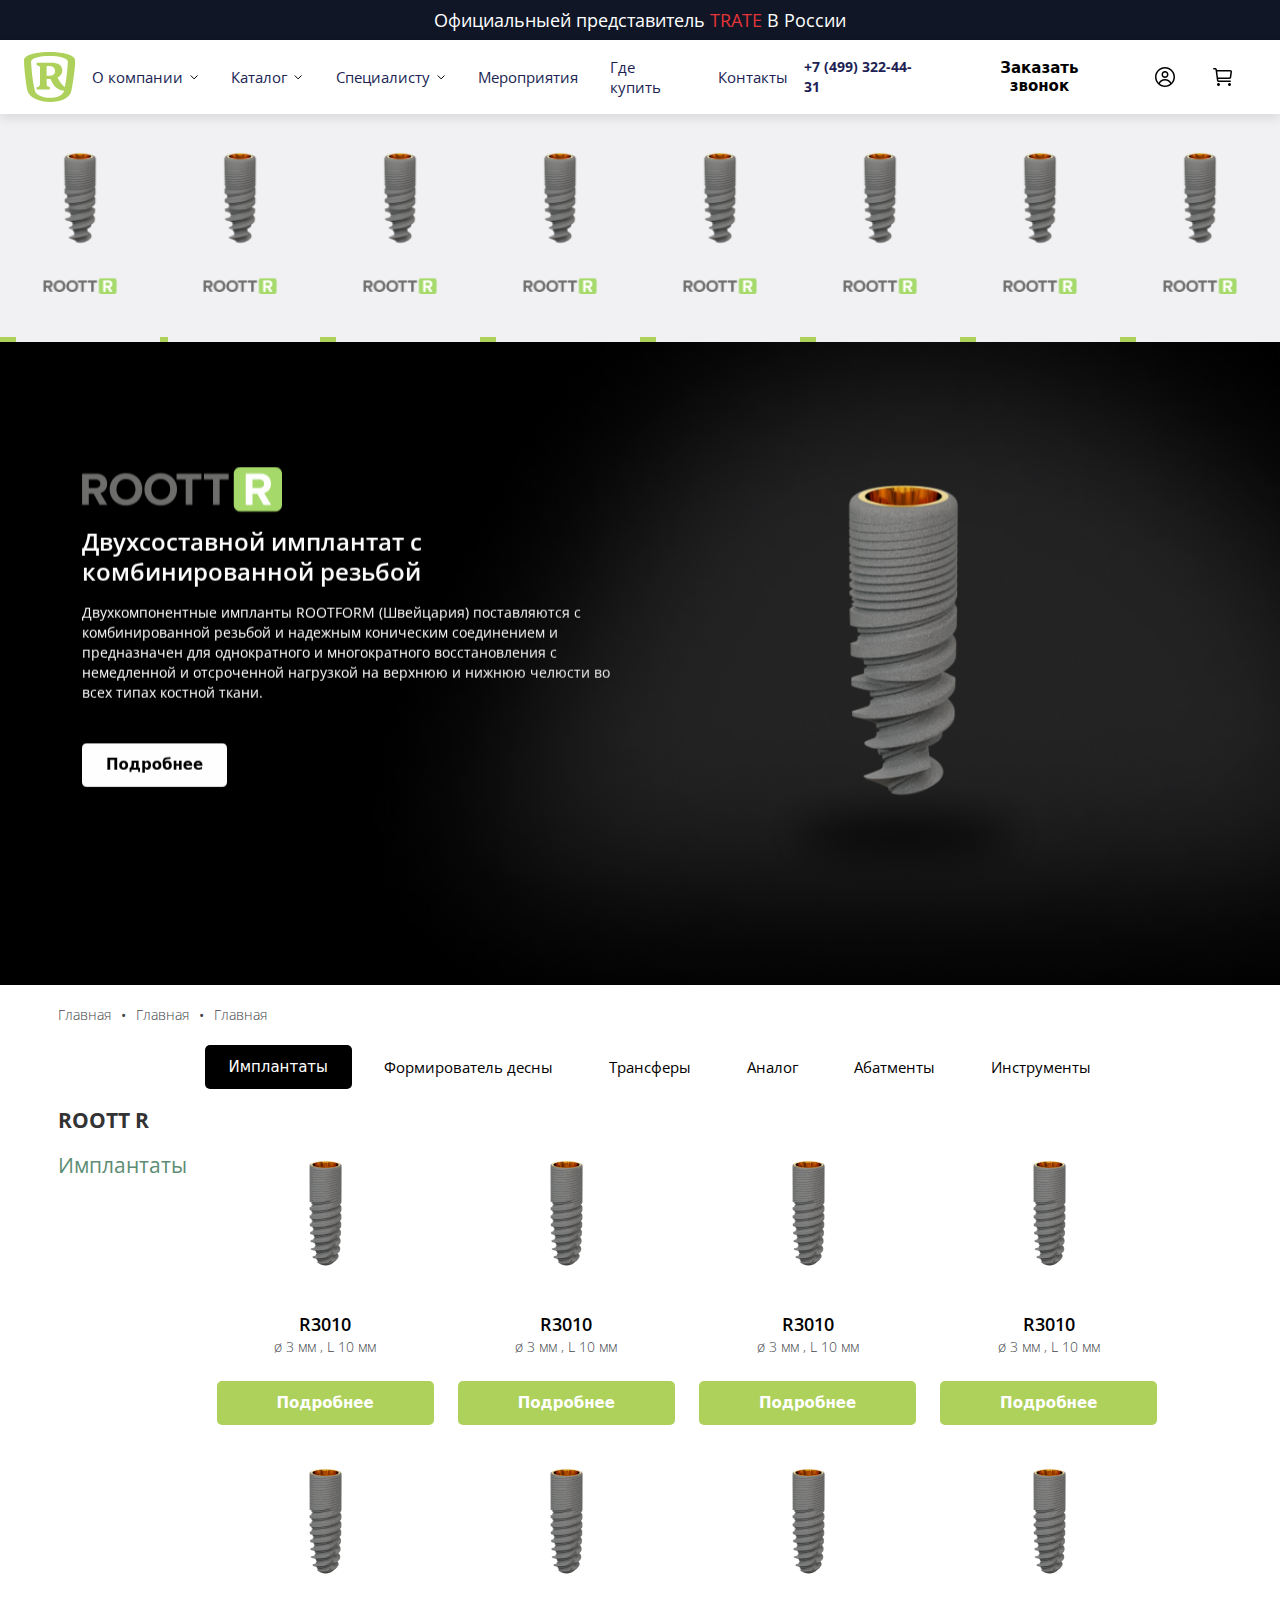
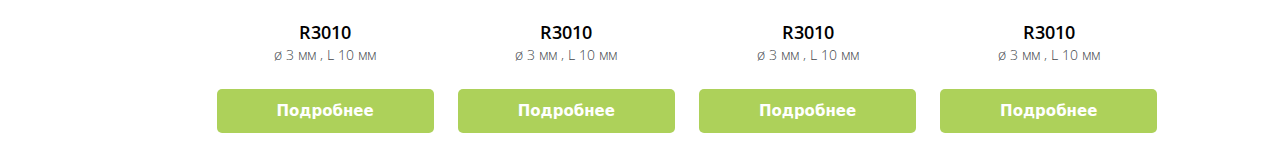
==== index.htm @ aa93aaaf "a" ====
﻿<!DOCTYPE html>
<html data-wf-domain="leons-top-notch-site-072480.webflow.io" data-wf-page="65f70bb2b9086115817c157a" data-wf-site="./main">

<head>
    <meta charset="utf-8">
    <title>Roott</title>
    <meta content="width=device-width, initial-scale=1" name="viewport">
    <meta content="Webflow" name="generator">
    <link href="./main/css/main.css" rel="stylesheet" type="text/css">
    <style>
        @media (min-width:992px) {
            html.w-mod-js:not(.w-mod-ix) [data-w-id="fab8d4db-71a8-a161-a2b3-8e874c840c0b"] {
                -webkit-transform: translate3d(0, 0, 0) scale3d(1, 1, 1) rotateX(0) rotateY(0) rotateZ(0deg) skew(0, 0);
                -moz-transform: translate3d(0, 0, 0) scale3d(1, 1, 1) rotateX(0) rotateY(0) rotateZ(0deg) skew(0, 0);
                -ms-transform: translate3d(0, 0, 0) scale3d(1, 1, 1) rotateX(0) rotateY(0) rotateZ(0deg) skew(0, 0);
                transform: translate3d(0, 0, 0) scale3d(1, 1, 1) rotateX(0) rotateY(0) rotateZ(0deg) skew(0, 0);
            }
            html.w-mod-js:not(.w-mod-ix) [data-w-id="fab8d4db-71a8-a161-a2b3-8e874c840c0d"] {
                height: 0px;
                opacity: 0;
            }
            html.w-mod-js:not(.w-mod-ix) [data-w-id="64ceba7c-3862-27ce-76b8-4dd0ad8f640d"] {
                -webkit-transform: translate3d(0, 0, 0) scale3d(1, 1, 1) rotateX(0) rotateY(0) rotateZ(0deg) skew(0, 0);
                -moz-transform: translate3d(0, 0, 0) scale3d(1, 1, 1) rotateX(0) rotateY(0) rotateZ(0deg) skew(0, 0);
                -ms-transform: translate3d(0, 0, 0) scale3d(1, 1, 1) rotateX(0) rotateY(0) rotateZ(0deg) skew(0, 0);
                transform: translate3d(0, 0, 0) scale3d(1, 1, 1) rotateX(0) rotateY(0) rotateZ(0deg) skew(0, 0);
            }
            html.w-mod-js:not(.w-mod-ix) [data-w-id="64ceba7c-3862-27ce-76b8-4dd0ad8f640f"] {
                height: 0px;
                opacity: 0;
            }
            html.w-mod-js:not(.w-mod-ix) [data-w-id="ace5b97a-94ea-ea31-76d6-87b8d8aff7d1"] {
                -webkit-transform: translate3d(0, 0, 0) scale3d(1, 1, 1) rotateX(0) rotateY(0) rotateZ(0deg) skew(0, 0);
                -moz-transform: translate3d(0, 0, 0) scale3d(1, 1, 1) rotateX(0) rotateY(0) rotateZ(0deg) skew(0, 0);
                -ms-transform: translate3d(0, 0, 0) scale3d(1, 1, 1) rotateX(0) rotateY(0) rotateZ(0deg) skew(0, 0);
                transform: translate3d(0, 0, 0) scale3d(1, 1, 1) rotateX(0) rotateY(0) rotateZ(0deg) skew(0, 0);
            }
            html.w-mod-js:not(.w-mod-ix) [data-w-id="ace5b97a-94ea-ea31-76d6-87b8d8aff7d3"] {
                height: 0px;
                opacity: 0;
            }
        }
    </style>
    <link href="https://fonts.googleapis.com" rel="preconnect">
    <link href="https://fonts.gstatic.com" rel="preconnect" crossorigin="anonymous">
    <script src="ajax/libs/webfont/1.6.26/webfont.js" type="text/javascript"></script>
    <script type="text/javascript">
        WebFont.load({
            google: {
                families: ["Open Sans:300,300italic,400,400italic,600,600italic,700,700italic,800,800italic"]
            }
        });
    </script>
    <script type="text/javascript">
        ! function(o, c) {
            var n = c.documentElement,
                t = " w-mod-";
            n.className += t + "js", ("ontouchstart" in o || o.DocumentTouch && c instanceof DocumentTouch) && (n.className += t + "touch")
        }(window, document);
    </script>
</head>

<body class="body">
    <section class="brix---top-bar-wrapper">
        <div class="brix---top-bar-padding">
            <div class="brix---container-default w-container">
                <div class="text-block-2">Официальныей представитель <span class="text-span-1">TRATE</span> В России</div>
            </div>
            <div data-w-id="f81e6dbd-c770-6527-2b8b-212393345adc" class="brix---top-bar-close-icon"><img src="/main/65f7124e043b7df5eb1ec886_icon-rounded-close-icon.svg" alt="Icon Rounded Closed - BRIX Templates" class="brix---icon-small-hover"></div>
        </div>
    </section>
    <div data-w-id="fab8d4db-71a8-a161-a2b3-8e874c840bf5" data-animation="default" data-collapse="medium" data-duration="400" data-easing="ease" data-easing2="ease" role="banner" class="brix---header-wrapper w-nav">
        <div class="brix---container-default w-container">
            <div class="brix---header-content-wrapper">
                <a href="index.htm" aria-current="page" class="brix---header-logo-link w-nav-brand w--current"><img src="/main/65f716197d0abeb5b1192f1e_Logo.svg" alt="" class="brix---header-logo"></a>
                <div class="brix---header-middle-col">
                    <nav role="navigation" class="brix---header-menu-wrapper w-nav-menu">
                        <ul role="list" class="brix---header-nav-menu-list">
                            <li class="brix---header-nav-list-item-middle">
                                <div data-hover="true" data-delay="0" data-w-id="fab8d4db-71a8-a161-a2b3-8e874c840c07" class="brix---dropdown-wrapper w-dropdown">
                                    <div class="brix---dropdown-toggle w-dropdown-toggle">
                                        <div class="text-block">О компании</div><img src="/main/65f7466f38c4b8a09b3e67af_down-header.svg" alt="" style="-webkit-transform:translate3d(0, 0, 0) scale3d(1, 1, 1) rotateX(0) rotateY(0) rotateZ(0deg) skew(0, 0);-moz-transform:translate3d(0, 0, 0) scale3d(1, 1, 1) rotateX(0) rotateY(0) rotateZ(0deg) skew(0, 0);-ms-transform:translate3d(0, 0, 0) scale3d(1, 1, 1) rotateX(0) rotateY(0) rotateZ(0deg) skew(0, 0);transform:translate3d(0, 0, 0) scale3d(1, 1, 1) rotateX(0) rotateY(0) rotateZ(0deg) skew(0, 0)"
                                            data-w-id="fab8d4db-71a8-a161-a2b3-8e874c840c0b" class="brix---dropdown-chevron"></div>
                                    <nav class="brix---dropdown-column-wrapper w-dropdown-list">
                                        <div data-w-id="fab8d4db-71a8-a161-a2b3-8e874c840c0d" style="display:none;height:0px;opacity:0;-webkit-transform:translate3d(null, 10px, 0) scale3d(1, 1, 1) rotateX(0) rotateY(0) rotateZ(0) skew(0, 0);-moz-transform:translate3d(null, 10px, 0) scale3d(1, 1, 1) rotateX(0) rotateY(0) rotateZ(0) skew(0, 0);-ms-transform:translate3d(null, 10px, 0) scale3d(1, 1, 1) rotateX(0) rotateY(0) rotateZ(0) skew(0, 0);transform:translate3d(null, 10px, 0) scale3d(1, 1, 1) rotateX(0) rotateY(0) rotateZ(0) skew(0, 0)"
                                            class="brix---dropdown-card">
                                            <div class="brix---dropdown-pd">
                                                <div class="w-layout-grid brix---dropdown-links-grid"><a href="#" class="brix---dropdown-link w-dropdown-link">тут каталог</a></div>
                                            </div>
                                        </div>
                                    </nav>
                                </div>
                            </li>
                            <li class="brix---header-nav-list-item-middle">
                                <div data-hover="true" data-delay="0" data-w-id="ace5b97a-94ea-ea31-76d6-87b8d8aff7cd" class="brix---dropdown-wrapper w-dropdown">
                                    <div class="brix---dropdown-toggle w-dropdown-toggle">
                                        <div class="text-block">Каталог</div><img src="/main/65f7466f38c4b8a09b3e67af_down-header.svg" alt="" style="-webkit-transform:translate3d(0, 0, 0) scale3d(1, 1, 1) rotateX(0) rotateY(0) rotateZ(0deg) skew(0, 0);-moz-transform:translate3d(0, 0, 0) scale3d(1, 1, 1) rotateX(0) rotateY(0) rotateZ(0deg) skew(0, 0);-ms-transform:translate3d(0, 0, 0) scale3d(1, 1, 1) rotateX(0) rotateY(0) rotateZ(0deg) skew(0, 0);transform:translate3d(0, 0, 0) scale3d(1, 1, 1) rotateX(0) rotateY(0) rotateZ(0deg) skew(0, 0)"
                                            data-w-id="ace5b97a-94ea-ea31-76d6-87b8d8aff7d1" class="brix---dropdown-chevron"></div>
                                    <nav class="brix---dropdown-column-wrapper w-dropdown-list">
                                        <div data-w-id="ace5b97a-94ea-ea31-76d6-87b8d8aff7d3" style="display:none;height:0px;opacity:0;-webkit-transform:translate3d(null, 10px, 0) scale3d(1, 1, 1) rotateX(0) rotateY(0) rotateZ(0) skew(0, 0);-moz-transform:translate3d(null, 10px, 0) scale3d(1, 1, 1) rotateX(0) rotateY(0) rotateZ(0) skew(0, 0);-ms-transform:translate3d(null, 10px, 0) scale3d(1, 1, 1) rotateX(0) rotateY(0) rotateZ(0) skew(0, 0);transform:translate3d(null, 10px, 0) scale3d(1, 1, 1) rotateX(0) rotateY(0) rotateZ(0) skew(0, 0)"
                                            class="brix---dropdown-card">
                                            <div class="brix---dropdown-pd">
                                                <div class="w-layout-grid brix---dropdown-links-grid"><a href="#" class="brix---dropdown-link w-dropdown-link">тут каталог</a></div>
                                            </div>
                                        </div>
                                    </nav>
                                </div>
                            </li>
                            <li class="brix---header-nav-list-item-middle">
                                <div data-hover="true" data-delay="0" data-w-id="64ceba7c-3862-27ce-76b8-4dd0ad8f6409" class="brix---dropdown-wrapper w-dropdown">
                                    <div class="brix---dropdown-toggle w-dropdown-toggle">
                                        <div class="text-block">Специалисту</div><img src="/main/65f7466f38c4b8a09b3e67af_down-header.svg" alt="" style="-webkit-transform:translate3d(0, 0, 0) scale3d(1, 1, 1) rotateX(0) rotateY(0) rotateZ(0deg) skew(0, 0);-moz-transform:translate3d(0, 0, 0) scale3d(1, 1, 1) rotateX(0) rotateY(0) rotateZ(0deg) skew(0, 0);-ms-transform:translate3d(0, 0, 0) scale3d(1, 1, 1) rotateX(0) rotateY(0) rotateZ(0deg) skew(0, 0);transform:translate3d(0, 0, 0) scale3d(1, 1, 1) rotateX(0) rotateY(0) rotateZ(0deg) skew(0, 0)"
                                            data-w-id="64ceba7c-3862-27ce-76b8-4dd0ad8f640d" class="brix---dropdown-chevron"></div>
                                    <nav class="brix---dropdown-column-wrapper w-dropdown-list">
                                        <div data-w-id="64ceba7c-3862-27ce-76b8-4dd0ad8f640f" style="display:none;height:0px;opacity:0;-webkit-transform:translate3d(null, 10px, 0) scale3d(1, 1, 1) rotateX(0) rotateY(0) rotateZ(0) skew(0, 0);-moz-transform:translate3d(null, 10px, 0) scale3d(1, 1, 1) rotateX(0) rotateY(0) rotateZ(0) skew(0, 0);-ms-transform:translate3d(null, 10px, 0) scale3d(1, 1, 1) rotateX(0) rotateY(0) rotateZ(0) skew(0, 0);transform:translate3d(null, 10px, 0) scale3d(1, 1, 1) rotateX(0) rotateY(0) rotateZ(0) skew(0, 0)"
                                            class="brix---dropdown-card">
                                            <div class="brix---dropdown-pd">
                                                <div class="w-layout-grid brix---dropdown-links-grid"><a href="#" class="brix---dropdown-link w-dropdown-link">О продукции</a><a href="#" class="brix---dropdown-link w-dropdown-link">Resmile</a><a href="#" class="brix---dropdown-link w-dropdown-link">Обучение</a>
                                                    <a href="#" class="brix---dropdown-link w-dropdown-link">Клинические решения</a>
                                                </div>
                                            </div>
                                        </div>
                                    </nav>
                                </div>
                            </li>
                            <li class="brix---header-nav-list-item-middle"><a href="#" class="brix---header-nav-link w-nav-link">Мероприятия</a></li>
                            <li class="brix---header-nav-list-item-middle"><a href="#" class="brix---header-nav-link w-nav-link">Где купить</a></li>
                            <li class="brix---header-nav-list-item-middle"><a href="#" class="brix---header-nav-link w-nav-link">Контакты</a></li>
                            <li class="brix---header-nav-list-item-show-in-mbl"><a href="#" class="brix---btn-primary-small-head w-button"><strong>Заказать звонок</strong><br></a></li>
                        </ul>
                    </nav>
                </div>
                <div class="brix---header-right-col"><a href="tel:+74993224431" class="brix---header-nav-link-number w-nav-link">+7 (499) 322-44-31</a>
                    <div class="brix---btn-header-hidden-on-mbl"><a href="#" class="brix---btn-primary-small-head w-button">Заказать звонок</a></div>
                    <div class="header-icons">
                        <div class="brix---btn-header-hidden-on-mbl">
                            <a href="#" class="brix---btn-circle-secondary-small w-inline-block"><img src="/main/65f716797cf5af735bb3e92b_header-1.svg" alt=""></a>
                        </div>
                        <div class="brix---btn-header-hidden-on-mbl">
                            <a href="#" class="brix---btn-circle-secondary-small w-inline-block"><img src="/main/65f71679a05c1a6291482a3c_header-2.svg" alt=""></a>
                        </div>
                        <div class="brix---btn-header-hidden-menu-table">
                            <div class="brix---hamburger-menu-wrapper w-nav-button">
                                <div style="-webkit-transform:translate3d(0, 0px, 0) scale3d(1, 1, 1) rotateX(0) rotateY(0) rotateZ(0deg) skew(0, 0);-moz-transform:translate3d(0, 0px, 0) scale3d(1, 1, 1) rotateX(0) rotateY(0) rotateZ(0deg) skew(0, 0);-ms-transform:translate3d(0, 0px, 0) scale3d(1, 1, 1) rotateX(0) rotateY(0) rotateZ(0deg) skew(0, 0);transform:translate3d(0, 0px, 0) scale3d(1, 1, 1) rotateX(0) rotateY(0) rotateZ(0deg) skew(0, 0)"
                                    class="brix---hamburger-menu-bar-top"></div>
                                <div style="-webkit-transform:translate3d(0, 0px, 0) scale3d(1, 1, 1) rotateX(0) rotateY(0) rotateZ(0deg) skew(0, 0);-moz-transform:translate3d(0, 0px, 0) scale3d(1, 1, 1) rotateX(0) rotateY(0) rotateZ(0deg) skew(0, 0);-ms-transform:translate3d(0, 0px, 0) scale3d(1, 1, 1) rotateX(0) rotateY(0) rotateZ(0deg) skew(0, 0);transform:translate3d(0, 0px, 0) scale3d(1, 1, 1) rotateX(0) rotateY(0) rotateZ(0deg) skew(0, 0)"
                                    class="brix---hamburger-menu-bar-bottom"></div>
                            </div>
                        </div>
                    </div>
                </div>
            </div>
        </div>
    </div>
    <div class="container-main">
        <section class="rootts-in-main">
            <div class="roott-main">
                <div data-w-id="410e444b-a699-a38f-cf1c-61f6c998758d" class="roott-card in">
                    <div class="roott-card-inner"><img src="/main/65f74eb73750bb40547f307b_roott-test.png" loading="lazy" alt="" class="roott-image"></div>
                    <div class="roott-select in"></div>
                </div>
                <div data-w-id="0ecf0718-a2db-68d0-6c1a-5e609c646981" class="roott-card in">
                    <div class="roott-card-inner"><img src="/main/65f74eb73750bb40547f307b_roott-test.png" loading="lazy" alt="" class="roott-image"></div>
                    <div class="roott-select"></div>
                </div>
                <div data-w-id="ae9e8c5b-280b-26cc-da81-9bd08f4f4a06" class="roott-card in">
                    <div class="roott-card-inner"><img src="/main/65f74eb73750bb40547f307b_roott-test.png" loading="lazy" alt="" class="roott-image"></div>
                    <div class="roott-select in"></div>
                </div>
                <div data-w-id="061587be-a44c-c824-bb47-8d1d6a271a02" class="roott-card in">
                    <div class="roott-card-inner"><img src="/main/65f74eb73750bb40547f307b_roott-test.png" loading="lazy" alt="" class="roott-image"></div>
                    <div class="roott-select in"></div>
                </div>
                <div data-w-id="41d8fc9f-39e2-1270-a4b6-6a48cec410bb" class="roott-card in">
                    <div class="roott-card-inner"><img src="/main/65f74eb73750bb40547f307b_roott-test.png" loading="lazy" alt="" class="roott-image"></div>
                    <div class="roott-select in"></div>
                </div>
                <div data-w-id="0d8196c4-3ba0-b70f-42f4-7f91103f51ba" class="roott-card in">
                    <div class="roott-card-inner"><img src="/main/65f74eb73750bb40547f307b_roott-test.png" loading="lazy" alt="" class="roott-image"></div>
                    <div class="roott-select in"></div>
                </div>
                <div data-w-id="475e023d-0590-0513-6a72-baf62ef8d486" class="roott-card in">
                    <div class="roott-card-inner"><img src="/main/65f74eb73750bb40547f307b_roott-test.png" loading="lazy" alt="" class="roott-image"></div>
                    <div class="roott-select in"></div>
                </div>
                <div data-w-id="ddaf1717-159d-65fd-a7bd-e68fb4514041" class="roott-card in">
                    <div class="roott-card-inner"><img src="/main/65f74eb73750bb40547f307b_roott-test.png" loading="lazy" alt="" class="roott-image"></div>
                    <div class="roott-select in"></div>
                </div>
            </div>
        </section>
    </div>
    <div class="brix---hero-bg-image-dark">
        <div class="brix---container-default-3 w-container">
            <div class="w-layout-grid brix---grid-2-col---1-col-t">
                <div id="w-node-_74c47ccc-8f10-86ea-9e04-7ebac3c8af9e-817c157a" data-w-id="74c47ccc-8f10-86ea-9e04-7ebac3c8af9e" style="-webkit-transform:translate3d(0, 10%, 0) scale3d(1, 1, 1) rotateX(0) rotateY(0) rotateZ(0) skew(0, 0);-moz-transform:translate3d(0, 10%, 0) scale3d(1, 1, 1) rotateX(0) rotateY(0) rotateZ(0) skew(0, 0);-ms-transform:translate3d(0, 10%, 0) scale3d(1, 1, 1) rotateX(0) rotateY(0) rotateZ(0) skew(0, 0);transform:translate3d(0, 10%, 0) scale3d(1, 1, 1) rotateX(0) rotateY(0) rotateZ(0) skew(0, 0);opacity:0"
                    class="div-block"><img src="/main/65fc2dd759858f314ab73229_ROOTT-R%209.png" loading="lazy" alt="" class="img-1">
                    <div class="brix---color-neutral-100">
                        <div class="trns"><img src="/main/65fc34940fcf9583aa4d9b12_Frame%201518.svg" loading="lazy" alt="" height="600" class="image-4"></div>
                        <h1 class="brix---heading-h1-size">Двухсоставной имплантат с комбинированной резьбой</h1>
                    </div>
                    <div class="brix---mg-bottom-40px-2">
                        <div class="brix---color-neutral-100">
                            <p class="brix---paragraph-default-2">Двухкомпонентные импланты ROOTFORM (Швейцария) поставляются с комбинированной резьбой и надежным коническим соединением и предназначен для однократного и многократного восстановления с немедленной и отсроченной нагрузкой на
                                верхнюю и нижнюю челюсти во всех типах костной ткани.</p>
                        </div>
                    </div>
                    <div class="brix---buttons-row"><a href="#" class="brix---btn-primary-small-head w-button">Подробнее</a></div>
                </div><img src="/main/65fc2cb77c7070bbcb2c6592_Group%201206.png" loading="lazy" id="w-node-_375e2d52-2b97-e06d-ae88-8f3e8cf551e0-817c157a" sizes="(max-width: 1414px) 100vw, 1414px" alt="" srcset="./main/65fc2cb77c7070bbcb2c6592_Group%201206-p-500.png 500w, ./main/65fc2cb77c7070bbcb2c6592_Group%201206-p-800.png 800w, ./main/65fc2cb77c7070bbcb2c6592_Group%201206-p-1080.png 1080w, ./main/65fc2cb77c7070bbcb2c6592_Group%201206.png 1414w"
                    class="image-3"></div>
        </div>
    </div>
    <section class="catalog-selection">
        <div class="container-main-cat">
            <div class="dir">
                <a href="#" class="link-t w-inline-block">
                    <div class="link-t">Главная</div>
                </a>
                <div class="dot link-t">•</div>
                <a href="#" class="link-t w-inline-block">
                    <div class="link-t">Главная</div>
                </a>
                <div class="dot link-t">•</div>
                <a href="#" class="link-t w-inline-block">
                    <div class="link-t">Главная</div>
                </a>
            </div>
            <div class="gallery-wrapper">
                <div id="w-node-c08204ea-56a2-aaa7-3212-f03f9838a943-817c157a" class="gallery-block">
                    <h3 class="heading-1">ROOTT R</h3>
                    <div class="cat-lt">Имплантаты</div>
                    <div class="gallery-features-block">
                        <ul role="list" class="gallery-list w-list-unstyled">
                            <li></li>
                            <li></li>
                            <li></li>
                        </ul>
                    </div>
                </div>
                <div id="w-node-c08204ea-56a2-aaa7-3212-f03f9838a955-817c157a" class="gallery-grid">
                    <div class="cat-1"><a href="#" class="brix---btn-cat w-button">Имплантаты</a><a href="#" class="brix---btn-cat-normal w-button">Формирователь десны</a><a href="#" class="brix---btn-cat-normal w-button">Трансферы</a><a href="#" class="brix---btn-cat-normal w-button">Аналог</a>
                        <a href="#" class="brix---btn-cat-normal w-button">Абатменты</a><a href="#" class="brix---btn-cat-normal w-button">Инструменты</a></div>
                    <div class="gird-cards">
                        <a id="w-node-_299310ec-f9e1-b741-d502-d7cfb4800902-817c157a" data-w-id="299310ec-f9e1-b741-d502-d7cfb4800902" href="#" class="brix---product-card-wrapper-v1 w-inline-block">
                            <div class="brix---product-card-image-inside-card"><img src="/main/65fc1804f7a95876dcf9db68_Frame%201214.png" alt="" class="brix---product-card-image">
                                <div class="brix---badge-wrapper-top-right"></div>
                            </div>
                            <div class="brix---product-card-content">
                                <div class="brix---mg-bottom-24px-2">
                                    <div class="article-card-t1">R3010</div>
                                    <div class="brix---color-neutral-601">
                                        <div class="article-card-t2">ø 3 мм , L 10 мм</div>
                                    </div>
                                </div>
                                <div class="brix---btn-primary-small-prod">Подробнее</div>
                            </div>
                        </a>
                        <a id="w-node-cc29ddb5-7065-b930-cf74-00a5d2a572aa-817c157a" data-w-id="cc29ddb5-7065-b930-cf74-00a5d2a572aa" href="#" class="brix---product-card-wrapper-v1 w-inline-block">
                            <div class="brix---product-card-image-inside-card"><img src="/main/65fc1804f7a95876dcf9db68_Frame%201214.png" alt="" class="brix---product-card-image">
                                <div class="brix---badge-wrapper-top-right"></div>
                            </div>
                            <div class="brix---product-card-content">
                                <div class="brix---mg-bottom-24px-2">
                                    <div class="article-card-t1">R3010</div>
                                    <div class="brix---color-neutral-601">
                                        <div class="article-card-t2">ø 3 мм , L 10 мм</div>
                                    </div>
                                </div>
                                <div class="brix---btn-primary-small-prod">Подробнее</div>
                            </div>
                        </a>
                        <a id="w-node-b0e88ad6-8241-3cb8-089b-0a0b08e64a45-817c157a" data-w-id="b0e88ad6-8241-3cb8-089b-0a0b08e64a45" href="#" class="brix---product-card-wrapper-v1 w-inline-block">
                            <div class="brix---product-card-image-inside-card"><img src="/main/65fc1804f7a95876dcf9db68_Frame%201214.png" alt="" class="brix---product-card-image">
                                <div class="brix---badge-wrapper-top-right"></div>
                            </div>
                            <div class="brix---product-card-content">
                                <div class="brix---mg-bottom-24px-2">
                                    <div class="article-card-t1">R3010</div>
                                    <div class="brix---color-neutral-601">
                                        <div class="article-card-t2">ø 3 мм , L 10 мм</div>
                                    </div>
                                </div>
                                <div class="brix---btn-primary-small-prod">Подробнее</div>
                            </div>
                        </a>
                        <a id="w-node-_2482804f-84d8-0826-561d-bf9bcf2e85e6-817c157a" data-w-id="2482804f-84d8-0826-561d-bf9bcf2e85e6" href="#" class="brix---product-card-wrapper-v1 w-inline-block">
                            <div class="brix---product-card-image-inside-card"><img src="/main/65fc1804f7a95876dcf9db68_Frame%201214.png" alt="" class="brix---product-card-image">
                                <div class="brix---badge-wrapper-top-right"></div>
                            </div>
                            <div class="brix---product-card-content">
                                <div class="brix---mg-bottom-24px-2">
                                    <div class="article-card-t1">R3010</div>
                                    <div class="brix---color-neutral-601">
                                        <div class="article-card-t2">ø 3 мм , L 10 мм</div>
                                    </div>
                                </div>
                                <div class="brix---btn-primary-small-prod">Подробнее</div>
                            </div>
                        </a>
                        <a id="w-node-_6d91a3eb-c8bf-840b-70f6-767063e584c7-817c157a" data-w-id="6d91a3eb-c8bf-840b-70f6-767063e584c7" href="#" class="brix---product-card-wrapper-v1 w-inline-block">
                            <div class="brix---product-card-image-inside-card"><img src="/main/65fc1804f7a95876dcf9db68_Frame%201214.png" alt="" class="brix---product-card-image">
                                <div class="brix---badge-wrapper-top-right"></div>
                            </div>
                            <div class="brix---product-card-content">
                                <div class="brix---mg-bottom-24px-2">
                                    <div class="article-card-t1">R3010</div>
                                    <div class="brix---color-neutral-601">
                                        <div class="article-card-t2">ø 3 мм , L 10 мм</div>
                                    </div>
                                </div>
                                <div class="brix---btn-primary-small-prod">Подробнее</div>
                            </div>
                        </a>
                        <a id="w-node-faf96eb0-9393-f508-6d52-f98a84aeb42e-817c157a" data-w-id="faf96eb0-9393-f508-6d52-f98a84aeb42e" href="#" class="brix---product-card-wrapper-v1 w-inline-block">
                            <div class="brix---product-card-image-inside-card"><img src="/main/65fc1804f7a95876dcf9db68_Frame%201214.png" alt="" class="brix---product-card-image">
                                <div class="brix---badge-wrapper-top-right"></div>
                            </div>
                            <div class="brix---product-card-content">
                                <div class="brix---mg-bottom-24px-2">
                                    <div class="article-card-t1">R3010</div>
                                    <div class="brix---color-neutral-601">
                                        <div class="article-card-t2">ø 3 мм , L 10 мм</div>
                                    </div>
                                </div>
                                <div class="brix---btn-primary-small-prod">Подробнее</div>
                            </div>
                        </a>
                        <a id="w-node-_8808d0c4-756d-838d-2aad-eb72fb8679e9-817c157a" data-w-id="8808d0c4-756d-838d-2aad-eb72fb8679e9" href="#" class="brix---product-card-wrapper-v1 w-inline-block">
                            <div class="brix---product-card-image-inside-card"><img src="/main/65fc1804f7a95876dcf9db68_Frame%201214.png" alt="" class="brix---product-card-image">
                                <div class="brix---badge-wrapper-top-right"></div>
                            </div>
                            <div class="brix---product-card-content">
                                <div class="brix---mg-bottom-24px-2">
                                    <div class="article-card-t1">R3010</div>
                                    <div class="brix---color-neutral-601">
                                        <div class="article-card-t2">ø 3 мм , L 10 мм</div>
                                    </div>
                                </div>
                                <div class="brix---btn-primary-small-prod">Подробнее</div>
                            </div>
                        </a>
                        <a id="w-node-_7b132b9e-88bf-855f-4c91-ffb5d8c2504c-817c157a" data-w-id="7b132b9e-88bf-855f-4c91-ffb5d8c2504c" href="#" class="brix---product-card-wrapper-v1 w-inline-block">
                            <div class="brix---product-card-image-inside-card"><img src="/main/65fc1804f7a95876dcf9db68_Frame%201214.png" alt="" class="brix---product-card-image">
                                <div class="brix---badge-wrapper-top-right"></div>
                            </div>
                            <div class="brix---product-card-content">
                                <div class="brix---mg-bottom-24px-2">
                                    <div class="article-card-t1">R3010</div>
                                    <div class="brix---color-neutral-601">
                                        <div class="article-card-t2">ø 3 мм , L 10 мм</div>
                                    </div>
                                </div>
                                <div class="brix---btn-primary-small-prod">Подробнее</div>
                            </div>
                        </a>
                    </div>
                </div>
            </div>
        </div>
    </section>

    <script src="js/jquery-3.5.1.min.dc5e7f18c8.js?site=65f70bb2b9086115817c156s9" type="text/javascript" integrity="sha256-9/aliU8dGd2tb6OSsuzixeV4y/faTqgFtohetphbbj0=" crossorigin="anonymous"></script>
    <script src="/main/js/webflow.b90413274.js" type="text/javascript"></script>
</body>

</html>
---- main/css/main.css ----
﻿html {
    -ms-text-size-adjust: 100%;
    -webkit-text-size-adjust: 100%;
    font-family: sans-serif;
}

body {
    margin: 0;
}

article,
aside,
details,
figcaption,
figure,
footer,
header,
hgroup,
main,
menu,
nav,
section,
summary {
    display: block;
}

audio,
canvas,
progress,
video {
    vertical-align: baseline;
    display: inline-block;
}

audio:not([controls]) {
    height: 0;
    display: none;
}

[hidden],
template {
    display: none;
}

a {
    background-color: rgba(0, 0, 0, 0);
}

a:active,
a:hover {
    outline: 0;
}

abbr[title] {
    border-bottom: 1px dotted;
}

b,
strong {
    font-weight: bold;
}

dfn {
    font-style: italic;
}

h1 {
    margin: .67em 0;
    font-size: 2em;
}

mark {
    color: #000;
    background: #ff0;
}

small {
    font-size: 80%;
}

sub,
sup {
    vertical-align: baseline;
    font-size: 75%;
    line-height: 0;
    position: relative;
}

sup {
    top: -.5em;
}

sub {
    bottom: -.25em;
}

img {
    border: 0;
}

svg:not(:root) {
    overflow: hidden;
}

figure {
    margin: 1em 40px;
}

hr {
    box-sizing: content-box;
    height: 0;
}

pre {
    overflow: auto;
}

code,
kbd,
pre,
samp {
    font-family: monospace;
    font-size: 1em;
}

button,
input,
optgroup,
select,
textarea {
    color: inherit;
    font: inherit;
    margin: 0;
}

button {
    overflow: visible;
}

button,
select {
    text-transform: none;
}

button,
html input[type="button"],
input[type="reset"] {
    -webkit-appearance: button;
    cursor: pointer;
}

button[disabled],
html input[disabled] {
    cursor: default;
}

button::-moz-focus-inner,
input::-moz-focus-inner {
    border: 0;
    padding: 0;
}

input {
    line-height: normal;
}

input[type="checkbox"],
input[type="radio"] {
    box-sizing: border-box;
    padding: 0;
}

input[type="number"]::-webkit-inner-spin-button,
input[type="number"]::-webkit-outer-spin-button {
    height: auto;
}

input[type="search"] {
    -webkit-appearance: none;
}

input[type="search"]::-webkit-search-cancel-button,
input[type="search"]::-webkit-search-decoration {
    -webkit-appearance: none;
}

fieldset {
    border: 1px solid silver;
    margin: 0 2px;
    padding: .35em .625em .75em;
}

legend {
    border: 0;
    padding: 0;
}

textarea {
    overflow: auto;
}

optgroup {
    font-weight: bold;
}

table {
    border-collapse: collapse;
    border-spacing: 0;
}

td,
th {
    padding: 0;
}

@font-face {
    font-family: webflow-icons;
    src: url("[data-uri]") format("truetype");
    font-weight: normal;
    font-style: normal;
}

[class^="w-icon-"],
[class*=" w-icon-"] {
    speak: none;
    font-variant: normal;
    text-transform: none;
    -webkit-font-smoothing: antialiased;
    -moz-osx-font-smoothing: grayscale;
    font-style: normal;
    font-weight: normal;
    line-height: 1;
    font-family: webflow-icons !important;
}

.w-icon-slider-right:before {
    content: "";
}

.w-icon-slider-left:before {
    content: "";
}

.w-icon-nav-menu:before {
    content: "";
}

.w-icon-arrow-down:before,
.w-icon-dropdown-toggle:before {
    content: "";
}

.w-icon-file-upload-remove:before {
    content: "";
}

.w-icon-file-upload-icon:before {
    content: "";
}

* {
    box-sizing: border-box;
}

html {
    height: 100%;
}

body {
    min-height: 100%;
    color: #333;
    background-color: #fff;
    margin: 0;
    font-family: Arial, sans-serif;
    font-size: 14px;
    line-height: 20px;
}

img {
    max-width: 100%;
    vertical-align: middle;
    display: inline-block;
}

html.w-mod-touch * {
    background-attachment: scroll !important;
}

.w-block {
    display: block;
}

.w-inline-block {
    max-width: 100%;
    display: inline-block;
}

.w-clearfix:before,
.w-clearfix:after {
    content: " ";
    grid-area: 1 / 1 / 2 / 2;
    display: table;
}

.w-clearfix:after {
    clear: both;
}

.w-hidden {
    display: none;
}

.w-button {
    color: #fff;
    line-height: inherit;
    cursor: pointer;
    background-color: #3898ec;
    border: 0;
    border-radius: 0;
    padding: 9px 15px;
    text-decoration: none;
    display: inline-block;
}

input.w-button {
    -webkit-appearance: button;
}

html[data-w-dynpage] [data-w-cloak] {
    color: rgba(0, 0, 0, 0) !important;
}

.w-code-block {
    margin: unset;
}

pre.w-code-block code {
    all: inherit;
}

.w-webflow-badge,
.w-webflow-badge * {
    z-index: auto;
    visibility: visible;
    box-sizing: border-box;
    width: auto;
    height: auto;
    max-height: none;
    max-width: none;
    min-height: 0;
    min-width: 0;
    float: none;
    clear: none;
    box-shadow: none;
    opacity: 1;
    direction: ltr;
    font-family: inherit;
    font-weight: inherit;
    color: inherit;
    font-size: inherit;
    line-height: inherit;
    font-style: inherit;
    font-variant: inherit;
    text-align: inherit;
    letter-spacing: inherit;
    -webkit-text-decoration: inherit;
    text-decoration: inherit;
    text-indent: 0;
    text-transform: inherit;
    text-shadow: none;
    font-smoothing: auto;
    vertical-align: baseline;
    cursor: inherit;
    white-space: inherit;
    word-break: normal;
    word-spacing: normal;
    word-wrap: normal;
    background: none;
    border: 0 rgba(0, 0, 0, 0);
    border-radius: 0;
    margin: 0;
    padding: 0;
    list-style-type: disc;
    transition: none;
    display: none;
    position: static;
    top: auto;
    bottom: auto;
    left: auto;
    right: auto;
    overflow: visible;
    transform: none;
}

.w-webflow-badge {
    white-space: nowrap;
    cursor: pointer;
    box-shadow: 0 0 0 1px rgba(0, 0, 0, .1), 0 1px 3px rgba(0, 0, 0, .1);
    visibility: visible !important;
    z-index: 2147483647 !important;
    color: #aaadb0 !important;
    opacity: 1 !important;
    width: auto !important;
    height: auto !important;
    background-color: #fff !important;
    border-radius: 3px !important;
    margin: 0 !important;
    padding: 6px !important;
    font-size: 12px !important;
    line-height: 14px !important;
    text-decoration: none !important;
    display: none !important;
    position: fixed !important;
    top: auto !important;
    bottom: 12px !important;
    left: auto !important;
    right: 12px !important;
    overflow: visible !important;
    transform: none !important;
}

.w-webflow-badge>img {
    visibility: visible !important;
    opacity: 1 !important;
    vertical-align: middle !important;
    display: inline-block !important;
}

h1,
h2,
h3,
h4,
h5,
h6 {
    margin-bottom: 10px;
    font-weight: bold;
}

h1 {
    margin-top: 20px;
    font-size: 38px;
    line-height: 44px;
}

h2 {
    margin-top: 20px;
    font-size: 32px;
    line-height: 36px;
}

h3 {
    margin-top: 20px;
    font-size: 24px;
    line-height: 30px;
}

h4 {
    margin-top: 10px;
    font-size: 18px;
    line-height: 24px;
}

h5 {
    margin-top: 10px;
    font-size: 14px;
    line-height: 20px;
}

h6 {
    margin-top: 10px;
    font-size: 12px;
    line-height: 18px;
}

p {
    margin-top: 0;
    margin-bottom: 10px;
}

blockquote {
    border-left: 5px solid #e2e2e2;
    margin: 0 0 10px;
    padding: 10px 20px;
    font-size: 18px;
    line-height: 22px;
}

figure {
    margin: 0 0 10px;
}

figcaption {
    text-align: center;
    margin-top: 5px;
}

ul,
ol {
    margin-top: 0;
    margin-bottom: 10px;
    padding-left: 40px;
}

.w-list-unstyled {
    padding-left: 0;
    list-style: none;
}

.w-embed:before,
.w-embed:after {
    content: " ";
    grid-area: 1 / 1 / 2 / 2;
    display: table;
}

.w-embed:after {
    clear: both;
}

.w-video {
    width: 100%;
    padding: 0;
    position: relative;
}

.w-video iframe,
.w-video object,
.w-video embed {
    width: 100%;
    height: 100%;
    border: none;
    position: absolute;
    top: 0;
    left: 0;
}

fieldset {
    border: 0;
    margin: 0;
    padding: 0;
}

button,
[type="button"],
[type="reset"] {
    cursor: pointer;
    -webkit-appearance: button;
    border: 0;
}

.w-form {
    margin: 0 0 15px;
}

.w-form-done {
    text-align: center;
    background-color: #ddd;
    padding: 20px;
    display: none;
}

.w-form-fail {
    background-color: #ffdede;
    margin-top: 10px;
    padding: 10px;
    display: none;
}

label {
    margin-bottom: 5px;
    font-weight: bold;
    display: block;
}

.w-input,
.w-select {
    width: 100%;
    height: 38px;
    color: #333;
    vertical-align: middle;
    background-color: #fff;
    border: 1px solid #ccc;
    margin-bottom: 10px;
    padding: 8px 12px;
    font-size: 14px;
    line-height: 1.42857;
    display: block;
}

.w-input:-moz-placeholder,
.w-select:-moz-placeholder {
    color: #999;
}

.w-input::-moz-placeholder,
.w-select::-moz-placeholder {
    color: #999;
    opacity: 1;
}

.w-input::-webkit-input-placeholder,
.w-select::-webkit-input-placeholder {
    color: #999;
}

.w-input:focus,
.w-select:focus {
    border-color: #3898ec;
    outline: 0;
}

.w-input[disabled],
.w-select[disabled],
.w-input[readonly],
.w-select[readonly],
fieldset[disabled] .w-input,
fieldset[disabled] .w-select {
    cursor: not-allowed;
}

.w-input[disabled]:not(.w-input-disabled),
.w-select[disabled]:not(.w-input-disabled),
.w-input[readonly],
.w-select[readonly],
fieldset[disabled]:not(.w-input-disabled) .w-input,
fieldset[disabled]:not(.w-input-disabled) .w-select {
    background-color: #eee;
}

textarea.w-input,
textarea.w-select {
    height: auto;
}

.w-select {
    background-color: #f3f3f3;
}

.w-select[multiple] {
    height: auto;
}

.w-form-label {
    cursor: pointer;
    margin-bottom: 0;
    font-weight: normal;
    display: inline-block;
}

.w-radio {
    margin-bottom: 5px;
    padding-left: 20px;
    display: block;
}

.w-radio:before,
.w-radio:after {
    content: " ";
    grid-area: 1 / 1 / 2 / 2;
    display: table;
}

.w-radio:after {
    clear: both;
}

.w-radio-input {
    float: left;
    margin: 3px 0 0 -20px;
    line-height: normal;
}

.w-file-upload {
    margin-bottom: 10px;
    display: block;
}

.w-file-upload-input {
    width: .1px;
    height: .1px;
    opacity: 0;
    z-index: -100;
    position: absolute;
    overflow: hidden;
}

.w-file-upload-default,
.w-file-upload-uploading,
.w-file-upload-success {
    color: #333;
    display: inline-block;
}

.w-file-upload-error {
    margin-top: 10px;
    display: block;
}

.w-file-upload-default.w-hidden,
.w-file-upload-uploading.w-hidden,
.w-file-upload-error.w-hidden,
.w-file-upload-success.w-hidden {
    display: none;
}

.w-file-upload-uploading-btn {
    cursor: pointer;
    background-color: #fafafa;
    border: 1px solid #ccc;
    margin: 0;
    padding: 8px 12px;
    font-size: 14px;
    font-weight: normal;
    display: flex;
}

.w-file-upload-file {
    background-color: #fafafa;
    border: 1px solid #ccc;
    flex-grow: 1;
    justify-content: space-between;
    margin: 0;
    padding: 8px 9px 8px 11px;
    display: flex;
}

.w-file-upload-file-name {
    font-size: 14px;
    font-weight: normal;
    display: block;
}

.w-file-remove-link {
    width: auto;
    height: auto;
    cursor: pointer;
    margin-top: 3px;
    margin-left: 10px;
    padding: 3px;
    display: block;
}

.w-icon-file-upload-remove {
    margin: auto;
    font-size: 10px;
}

.w-file-upload-error-msg {
    color: #ea384c;
    padding: 2px 0;
    display: inline-block;
}

.w-file-upload-info {
    padding: 0 12px;
    line-height: 38px;
    display: inline-block;
}

.w-file-upload-label {
    cursor: pointer;
    background-color: #fafafa;
    border: 1px solid #ccc;
    margin: 0;
    padding: 8px 12px;
    font-size: 14px;
    font-weight: normal;
    display: inline-block;
}

.w-icon-file-upload-icon,
.w-icon-file-upload-uploading {
    width: 20px;
    margin-right: 8px;
    display: inline-block;
}

.w-icon-file-upload-uploading {
    height: 20px;
}

.w-container {
    max-width: 940px;
    margin-left: auto;
    margin-right: auto;
}

.w-container:before,
.w-container:after {
    content: " ";
    grid-area: 1 / 1 / 2 / 2;
    display: table;
}

.w-container:after {
    clear: both;
}

.w-container .w-row {
    margin-left: -10px;
    margin-right: -10px;
}

.w-row:before,
.w-row:after {
    content: " ";
    grid-area: 1 / 1 / 2 / 2;
    display: table;
}

.w-row:after {
    clear: both;
}

.w-row .w-row {
    margin-left: 0;
    margin-right: 0;
}

.w-col {
    float: left;
    width: 100%;
    min-height: 1px;
    padding-left: 10px;
    padding-right: 10px;
    position: relative;
}

.w-col .w-col {
    padding-left: 0;
    padding-right: 0;
}

.w-col-1 {
    width: 8.33333%;
}

.w-col-2 {
    width: 16.6667%;
}

.w-col-3 {
    width: 25%;
}

.w-col-4 {
    width: 33.3333%;
}

.w-col-5 {
    width: 41.6667%;
}

.w-col-6 {
    width: 50%;
}

.w-col-7 {
    width: 58.3333%;
}

.w-col-8 {
    width: 66.6667%;
}

.w-col-9 {
    width: 75%;
}

.w-col-10 {
    width: 83.3333%;
}

.w-col-11 {
    width: 91.6667%;
}

.w-col-12 {
    width: 100%;
}

.w-hidden-main {
    display: none !important;
}

@media screen and (max-width: 991px) {
    .w-container {
        max-width: 728px;
    }
    .w-hidden-main {
        display: inherit !important;
    }
    .w-hidden-medium {
        display: none !important;
    }
    .w-col-medium-1 {
        width: 8.33333%;
    }
    .w-col-medium-2 {
        width: 16.6667%;
    }
    .w-col-medium-3 {
        width: 25%;
    }
    .w-col-medium-4 {
        width: 33.3333%;
    }
    .w-col-medium-5 {
        width: 41.6667%;
    }
    .w-col-medium-6 {
        width: 50%;
    }
    .w-col-medium-7 {
        width: 58.3333%;
    }
    .w-col-medium-8 {
        width: 66.6667%;
    }
    .w-col-medium-9 {
        width: 75%;
    }
    .w-col-medium-10 {
        width: 83.3333%;
    }
    .w-col-medium-11 {
        width: 91.6667%;
    }
    .w-col-medium-12 {
        width: 100%;
    }
    .w-col-stack {
        width: 100%;
        left: auto;
        right: auto;
    }
}

@media screen and (max-width: 767px) {
    .w-hidden-main,
    .w-hidden-medium {
        display: inherit !important;
    }
    .w-hidden-small {
        display: none !important;
    }
    .w-row,
    .w-container .w-row {
        margin-left: 0;
        margin-right: 0;
    }
    .w-col {
        width: 100%;
        left: auto;
        right: auto;
    }
    .w-col-small-1 {
        width: 8.33333%;
    }
    .w-col-small-2 {
        width: 16.6667%;
    }
    .w-col-small-3 {
        width: 25%;
    }
    .w-col-small-4 {
        width: 33.3333%;
    }
    .w-col-small-5 {
        width: 41.6667%;
    }
    .w-col-small-6 {
        width: 50%;
    }
    .w-col-small-7 {
        width: 58.3333%;
    }
    .w-col-small-8 {
        width: 66.6667%;
    }
    .w-col-small-9 {
        width: 75%;
    }
    .w-col-small-10 {
        width: 83.3333%;
    }
    .w-col-small-11 {
        width: 91.6667%;
    }
    .w-col-small-12 {
        width: 100%;
    }
}

@media screen and (max-width: 479px) {
    .w-container {
        max-width: none;
    }
    .w-hidden-main,
    .w-hidden-medium,
    .w-hidden-small {
        display: inherit !important;
    }
    .w-hidden-tiny {
        display: none !important;
    }
    .w-col {
        width: 100%;
    }
    .w-col-tiny-1 {
        width: 8.33333%;
    }
    .w-col-tiny-2 {
        width: 16.6667%;
    }
    .w-col-tiny-3 {
        width: 25%;
    }
    .w-col-tiny-4 {
        width: 33.3333%;
    }
    .w-col-tiny-5 {
        width: 41.6667%;
    }
    .w-col-tiny-6 {
        width: 50%;
    }
    .w-col-tiny-7 {
        width: 58.3333%;
    }
    .w-col-tiny-8 {
        width: 66.6667%;
    }
    .w-col-tiny-9 {
        width: 75%;
    }
    .w-col-tiny-10 {
        width: 83.3333%;
    }
    .w-col-tiny-11 {
        width: 91.6667%;
    }
    .w-col-tiny-12 {
        width: 100%;
    }
}

.w-widget {
    position: relative;
}

.w-widget-map {
    width: 100%;
    height: 400px;
}

.w-widget-map label {
    width: auto;
    display: inline;
}

.w-widget-map img {
    max-width: inherit;
}

.w-widget-map .gm-style-iw {
    text-align: center;
}

.w-widget-map .gm-style-iw>button {
    display: none !important;
}

.w-widget-twitter {
    overflow: hidden;
}

.w-widget-twitter-count-shim {
    vertical-align: top;
    width: 28px;
    height: 20px;
    text-align: center;
    background: #fff;
    border: 1px solid #758696;
    border-radius: 3px;
    display: inline-block;
    position: relative;
}

.w-widget-twitter-count-shim * {
    pointer-events: none;
    -webkit-user-select: none;
    -ms-user-select: none;
    user-select: none;
}

.w-widget-twitter-count-shim .w-widget-twitter-count-inner {
    text-align: center;
    color: #999;
    font-family: serif;
    font-size: 15px;
    line-height: 12px;
    position: relative;
}

.w-widget-twitter-count-shim .w-widget-twitter-count-clear {
    display: block;
    position: relative;
}

.w-widget-twitter-count-shim.w--large {
    width: 36px;
    height: 28px;
}

.w-widget-twitter-count-shim.w--large .w-widget-twitter-count-inner {
    font-size: 18px;
    line-height: 18px;
}

.w-widget-twitter-count-shim:not(.w--vertical) {
    margin-left: 5px;
    margin-right: 8px;
}

.w-widget-twitter-count-shim:not(.w--vertical).w--large {
    margin-left: 6px;
}

.w-widget-twitter-count-shim:not(.w--vertical):before,
.w-widget-twitter-count-shim:not(.w--vertical):after {
    content: " ";
    height: 0;
    width: 0;
    pointer-events: none;
    border: solid rgba(0, 0, 0, 0);
    position: absolute;
    top: 50%;
    left: 0;
}

.w-widget-twitter-count-shim:not(.w--vertical):before {
    border-width: 4px;
    border-color: rgba(117, 134, 150, 0) #5d6c7b rgba(117, 134, 150, 0) rgba(117, 134, 150, 0);
    margin-top: -4px;
    margin-left: -9px;
}

.w-widget-twitter-count-shim:not(.w--vertical).w--large:before {
    border-width: 5px;
    margin-top: -5px;
    margin-left: -10px;
}

.w-widget-twitter-count-shim:not(.w--vertical):after {
    border-width: 4px;
    border-color: rgba(255, 255, 255, 0) #fff rgba(255, 255, 255, 0) rgba(255, 255, 255, 0);
    margin-top: -4px;
    margin-left: -8px;
}

.w-widget-twitter-count-shim:not(.w--vertical).w--large:after {
    border-width: 5px;
    margin-top: -5px;
    margin-left: -9px;
}

.w-widget-twitter-count-shim.w--vertical {
    width: 61px;
    height: 33px;
    margin-bottom: 8px;
}

.w-widget-twitter-count-shim.w--vertical:before,
.w-widget-twitter-count-shim.w--vertical:after {
    content: " ";
    height: 0;
    width: 0;
    pointer-events: none;
    border: solid rgba(0, 0, 0, 0);
    position: absolute;
    top: 100%;
    left: 50%;
}

.w-widget-twitter-count-shim.w--vertical:before {
    border-width: 5px;
    border-color: #5d6c7b rgba(117, 134, 150, 0) rgba(117, 134, 150, 0);
    margin-left: -5px;
}

.w-widget-twitter-count-shim.w--vertical:after {
    border-width: 4px;
    border-color: #fff rgba(255, 255, 255, 0) rgba(255, 255, 255, 0);
    margin-left: -4px;
}

.w-widget-twitter-count-shim.w--vertical .w-widget-twitter-count-inner {
    font-size: 18px;
    line-height: 22px;
}

.w-widget-twitter-count-shim.w--vertical.w--large {
    width: 76px;
}

.w-background-video {
    height: 500px;
    color: #fff;
    position: relative;
    overflow: hidden;
}

.w-background-video>video {
    width: 100%;
    height: 100%;
    object-fit: cover;
    z-index: -100;
    background-position: 50%;
    background-size: cover;
    margin: auto;
    position: absolute;
    top: -100%;
    bottom: -100%;
    left: -100%;
    right: -100%;
}

.w-background-video>video::-webkit-media-controls-start-playback-button {
    -webkit-appearance: none;
    display: none !important;
}

.w-background-video--control {
    background-color: rgba(0, 0, 0, 0);
    padding: 0;
    position: absolute;
    bottom: 1em;
    right: 1em;
}

.w-background-video--control>[hidden] {
    display: none !important;
}

.w-slider {
    height: 300px;
    text-align: center;
    clear: both;
    -webkit-tap-highlight-color: rgba(0, 0, 0, 0);
    tap-highlight-color: rgba(0, 0, 0, 0);
    background: #ddd;
    position: relative;
}

.w-slider-mask {
    z-index: 1;
    height: 100%;
    white-space: nowrap;
    display: block;
    position: relative;
    left: 0;
    right: 0;
    overflow: hidden;
}

.w-slide {
    vertical-align: top;
    width: 100%;
    height: 100%;
    white-space: normal;
    text-align: left;
    display: inline-block;
    position: relative;
}

.w-slider-nav {
    z-index: 2;
    height: 40px;
    text-align: center;
    -webkit-tap-highlight-color: rgba(0, 0, 0, 0);
    tap-highlight-color: rgba(0, 0, 0, 0);
    margin: auto;
    padding-top: 10px;
    position: absolute;
    top: auto;
    bottom: 0;
    left: 0;
    right: 0;
}

.w-slider-nav.w-round>div {
    border-radius: 100%;
}

.w-slider-nav.w-num>div {
    width: auto;
    height: auto;
    font-size: inherit;
    line-height: inherit;
    padding: .2em .5em;
}

.w-slider-nav.w-shadow>div {
    box-shadow: 0 0 3px rgba(51, 51, 51, .4);
}

.w-slider-nav-invert {
    color: #fff;
}

.w-slider-nav-invert>div {
    background-color: rgba(34, 34, 34, .4);
}

.w-slider-nav-invert>div.w-active {
    background-color: #222;
}

.w-slider-dot {
    width: 1em;
    height: 1em;
    cursor: pointer;
    background-color: rgba(255, 255, 255, .4);
    margin: 0 3px .5em;
    transition: background-color .1s, color .1s;
    display: inline-block;
    position: relative;
}

.w-slider-dot.w-active {
    background-color: #fff;
}

.w-slider-dot:focus {
    outline: none;
    box-shadow: 0 0 0 2px #fff;
}

.w-slider-dot:focus.w-active {
    box-shadow: none;
}

.w-slider-arrow-left,
.w-slider-arrow-right {
    width: 80px;
    cursor: pointer;
    color: #fff;
    -webkit-tap-highlight-color: rgba(0, 0, 0, 0);
    tap-highlight-color: rgba(0, 0, 0, 0);
    -webkit-user-select: none;
    -ms-user-select: none;
    user-select: none;
    margin: auto;
    font-size: 40px;
    position: absolute;
    top: 0;
    bottom: 0;
    left: 0;
    right: 0;
    overflow: hidden;
}

.w-slider-arrow-left [class^="w-icon-"],
.w-slider-arrow-right [class^="w-icon-"],
.w-slider-arrow-left [class*=" w-icon-"],
.w-slider-arrow-right [class*=" w-icon-"] {
    position: absolute;
}

.w-slider-arrow-left:focus,
.w-slider-arrow-right:focus {
    outline: 0;
}

.w-slider-arrow-left {
    z-index: 3;
    right: auto;
}

.w-slider-arrow-right {
    z-index: 4;
    left: auto;
}

.w-icon-slider-left,
.w-icon-slider-right {
    width: 1em;
    height: 1em;
    margin: auto;
    top: 0;
    bottom: 0;
    left: 0;
    right: 0;
}

.w-slider-aria-label {
    clip: rect(0 0 0 0);
    height: 1px;
    width: 1px;
    border: 0;
    margin: -1px;
    padding: 0;
    position: absolute;
    overflow: hidden;
}

.w-slider-force-show {
    display: block !important;
}

.w-dropdown {
    text-align: left;
    z-index: 900;
    margin-left: auto;
    margin-right: auto;
    display: inline-block;
    position: relative;
}

.w-dropdown-btn,
.w-dropdown-toggle,
.w-dropdown-link {
    vertical-align: top;
    color: #222;
    text-align: left;
    white-space: nowrap;
    margin-left: auto;
    margin-right: auto;
    padding: 20px;
    text-decoration: none;
    position: relative;
}

.w-dropdown-toggle {
    -webkit-user-select: none;
    -ms-user-select: none;
    user-select: none;
    cursor: pointer;
    padding-right: 40px;
    display: inline-block;
}

.w-dropdown-toggle:focus {
    outline: 0;
}

.w-icon-dropdown-toggle {
    width: 1em;
    height: 1em;
    margin: auto 20px auto auto;
    position: absolute;
    top: 0;
    bottom: 0;
    right: 0;
}

.w-dropdown-list {
    min-width: 100%;
    background: #ddd;
    display: none;
    position: absolute;
}

.w-dropdown-list.w--open {
    display: block;
}

.w-dropdown-link {
    color: #222;
    padding: 10px 20px;
    display: block;
}

.w-dropdown-link.w--current {
    color: #0082f3;
}

.w-dropdown-link:focus {
    outline: 0;
}

@media screen and (max-width: 767px) {
    .w-nav-brand {
        padding-left: 10px;
    }
}

.w-lightbox-backdrop {
    cursor: auto;
    letter-spacing: normal;
    text-indent: 0;
    text-shadow: none;
    text-transform: none;
    visibility: visible;
    white-space: normal;
    word-break: normal;
    word-spacing: normal;
    word-wrap: normal;
    color: #fff;
    text-align: center;
    z-index: 2000;
    opacity: 0;
    -webkit-user-select: none;
    -moz-user-select: none;
    -webkit-tap-highlight-color: transparent;
    background: rgba(0, 0, 0, .9);
    outline: 0;
    font-family: Helvetica Neue, Helvetica, Ubuntu, Segoe UI, Verdana, sans-serif;
    font-size: 17px;
    font-style: normal;
    font-weight: 300;
    line-height: 1.2;
    list-style: disc;
    position: fixed;
    top: 0;
    bottom: 0;
    left: 0;
    right: 0;
    -webkit-transform: translate(0);
}

.w-lightbox-backdrop,
.w-lightbox-container {
    height: 100%;
    -webkit-overflow-scrolling: touch;
    overflow: auto;
}

.w-lightbox-content {
    height: 100vh;
    position: relative;
    overflow: hidden;
}

.w-lightbox-view {
    width: 100vw;
    height: 100vh;
    opacity: 0;
    position: absolute;
}

.w-lightbox-view:before {
    content: "";
    height: 100vh;
}

.w-lightbox-group,
.w-lightbox-group .w-lightbox-view,
.w-lightbox-group .w-lightbox-view:before {
    height: 86vh;
}

.w-lightbox-frame,
.w-lightbox-view:before {
    vertical-align: middle;
    display: inline-block;
}

.w-lightbox-figure {
    margin: 0;
    position: relative;
}

.w-lightbox-group .w-lightbox-figure {
    cursor: pointer;
}

.w-lightbox-img {
    width: auto;
    height: auto;
    max-width: none;
}

.w-lightbox-image {
    float: none;
    max-width: 100vw;
    max-height: 100vh;
    display: block;
}

.w-lightbox-group .w-lightbox-image {
    max-height: 86vh;
}

.w-lightbox-caption {
    text-align: left;
    text-overflow: ellipsis;
    white-space: nowrap;
    background: rgba(0, 0, 0, .4);
    padding: .5em 1em;
    position: absolute;
    bottom: 0;
    left: 0;
    right: 0;
    overflow: hidden;
}

.w-lightbox-embed {
    width: 100%;
    height: 100%;
    position: absolute;
    top: 0;
    bottom: 0;
    left: 0;
    right: 0;
}

.w-lightbox-control {
    width: 4em;
    cursor: pointer;
    background-position: center;
    background-repeat: no-repeat;
    background-size: 24px;
    transition: all .3s;
    position: absolute;
    top: 0;
}

.w-lightbox-left {
    background-image: url("[data-uri]");
    display: none;
    bottom: 0;
    left: 0;
}

.w-lightbox-right {
    background-image: url("[data-uri]");
    display: none;
    bottom: 0;
    right: 0;
}

.w-lightbox-close {
    height: 2.6em;
    background-image: url("[data-uri]");
    background-size: 18px;
    right: 0;
}

.w-lightbox-strip {
    white-space: nowrap;
    padding: 0 1vh;
    line-height: 0;
    position: absolute;
    bottom: 0;
    left: 0;
    right: 0;
    overflow-x: auto;
    overflow-y: hidden;
}

.w-lightbox-item {
    width: 10vh;
    box-sizing: content-box;
    cursor: pointer;
    padding: 2vh 1vh;
    display: inline-block;
    -webkit-transform: translate3d(0, 0, 0);
}

.w-lightbox-active {
    opacity: .3;
}

.w-lightbox-thumbnail {
    height: 10vh;
    background: #222;
    position: relative;
    overflow: hidden;
}

.w-lightbox-thumbnail-image {
    position: absolute;
    top: 0;
    left: 0;
}

.w-lightbox-thumbnail .w-lightbox-tall {
    width: 100%;
    top: 50%;
    transform: translate(0, -50%);
}

.w-lightbox-thumbnail .w-lightbox-wide {
    height: 100%;
    left: 50%;
    transform: translate(-50%);
}

.w-lightbox-spinner {
    box-sizing: border-box;
    width: 40px;
    height: 40px;
    border: 5px solid rgba(0, 0, 0, .4);
    border-radius: 50%;
    margin-top: -20px;
    margin-left: -20px;
    animation: .8s linear infinite spin;
    position: absolute;
    top: 50%;
    left: 50%;
}

.w-lightbox-spinner:after {
    content: "";
    border: 3px solid rgba(0, 0, 0, 0);
    border-bottom-color: #fff;
    border-radius: 50%;
    position: absolute;
    top: -4px;
    bottom: -4px;
    left: -4px;
    right: -4px;
}

.w-lightbox-hide {
    display: none;
}

.w-lightbox-noscroll {
    overflow: hidden;
}

@media (min-width: 768px) {
    .w-lightbox-content {
        height: 96vh;
        margin-top: 2vh;
    }
    .w-lightbox-view,
    .w-lightbox-view:before {
        height: 96vh;
    }
    .w-lightbox-group,
    .w-lightbox-group .w-lightbox-view,
    .w-lightbox-group .w-lightbox-view:before {
        height: 84vh;
    }
    .w-lightbox-image {
        max-width: 96vw;
        max-height: 96vh;
    }
    .w-lightbox-group .w-lightbox-image {
        max-width: 82.3vw;
        max-height: 84vh;
    }
    .w-lightbox-left,
    .w-lightbox-right {
        opacity: .5;
        display: block;
    }
    .w-lightbox-close {
        opacity: .8;
    }
    .w-lightbox-control:hover {
        opacity: 1;
    }
}

.w-lightbox-inactive,
.w-lightbox-inactive:hover {
    opacity: 0;
}

.w-richtext:before,
.w-richtext:after {
    content: " ";
    grid-area: 1 / 1 / 2 / 2;
    display: table;
}

.w-richtext:after {
    clear: both;
}

.w-richtext[contenteditable="true"]:before,
.w-richtext[contenteditable="true"]:after {
    white-space: initial;
}

.w-richtext ol,
.w-richtext ul {
    overflow: hidden;
}

.w-richtext .w-richtext-figure-selected.w-richtext-figure-type-video div:after,
.w-richtext .w-richtext-figure-selected[data-rt-type="video"] div:after,
.w-richtext .w-richtext-figure-selected.w-richtext-figure-type-image div,
.w-richtext .w-richtext-figure-selected[data-rt-type="image"] div {
    outline: 2px solid #2895f7;
}

.w-richtext figure.w-richtext-figure-type-video>div:after,
.w-richtext figure[data-rt-type="video"]>div:after {
    content: "";
    display: none;
    position: absolute;
    top: 0;
    bottom: 0;
    left: 0;
    right: 0;
}

.w-richtext figure {
    max-width: 60%;
    position: relative;
}

.w-richtext figure>div:before {
    cursor: default !important;
}

.w-richtext figure img {
    width: 100%;
}

.w-richtext figure figcaption.w-richtext-figcaption-placeholder {
    opacity: .6;
}

.w-richtext figure div {
    color: rgba(0, 0, 0, 0);
    font-size: 0;
}

.w-richtext figure.w-richtext-figure-type-image,
.w-richtext figure[data-rt-type="image"] {
    display: table;
}

.w-richtext figure.w-richtext-figure-type-image>div,
.w-richtext figure[data-rt-type="image"]>div {
    display: inline-block;
}

.w-richtext figure.w-richtext-figure-type-image>figcaption,
.w-richtext figure[data-rt-type="image"]>figcaption {
    caption-side: bottom;
    display: table-caption;
}

.w-richtext figure.w-richtext-figure-type-video,
.w-richtext figure[data-rt-type="video"] {
    width: 60%;
    height: 0;
}

.w-richtext figure.w-richtext-figure-type-video iframe,
.w-richtext figure[data-rt-type="video"] iframe {
    width: 100%;
    height: 100%;
    position: absolute;
    top: 0;
    left: 0;
}

.w-richtext figure.w-richtext-figure-type-video>div,
.w-richtext figure[data-rt-type="video"]>div {
    width: 100%;
}

.w-richtext figure.w-richtext-align-center {
    clear: both;
    margin-left: auto;
    margin-right: auto;
}

.w-richtext figure.w-richtext-align-center.w-richtext-figure-type-image>div,
.w-richtext figure.w-richtext-align-center[data-rt-type="image"]>div {
    max-width: 100%;
}

.w-richtext figure.w-richtext-align-normal {
    clear: both;
}

.w-richtext figure.w-richtext-align-fullwidth {
    width: 100%;
    max-width: 100%;
    text-align: center;
    clear: both;
    margin-left: auto;
    margin-right: auto;
    display: block;
}

.w-richtext figure.w-richtext-align-fullwidth>div {
    padding-bottom: inherit;
    display: inline-block;
}

.w-richtext figure.w-richtext-align-fullwidth>figcaption {
    display: block;
}

.w-richtext figure.w-richtext-align-floatleft {
    float: left;
    clear: none;
    margin-right: 15px;
}

.w-richtext figure.w-richtext-align-floatright {
    float: right;
    clear: none;
    margin-left: 15px;
}

.w-nav {
    z-index: 1000;
    background: #ddd;
    position: relative;
}

.w-nav:before,
.w-nav:after {
    content: " ";
    grid-area: 1 / 1 / 2 / 2;
    display: table;
}

.w-nav:after {
    clear: both;
}

.w-nav-brand {
    float: left;
    color: #333;
    text-decoration: none;
    position: relative;
}

.w-nav-link {
    vertical-align: top;
    color: #222;
    text-align: left;
    margin-left: auto;
    margin-right: auto;
    padding: 20px;
    text-decoration: none;
    display: inline-block;
    position: relative;
}

.w-nav-link.w--current {
    color: #0082f3;
}

.w-nav-menu {
    float: right;
    position: relative;
}

[data-nav-menu-open] {
    text-align: center;
    min-width: 200px;
    background: #c8c8c8;
    position: absolute;
    top: 100%;
    left: 0;
    right: 0;
    overflow: visible;
    display: block !important;
}

.w--nav-link-open {
    display: block;
    position: relative;
}

.w-nav-overlay {
    width: 100%;
    display: none;
    position: absolute;
    top: 100%;
    left: 0;
    right: 0;
    overflow: hidden;
}

.w-nav-overlay [data-nav-menu-open] {
    top: 0;
}

.w-nav[data-animation="over-left"] .w-nav-overlay {
    width: auto;
}

.w-nav[data-animation="over-left"] .w-nav-overlay,
.w-nav[data-animation="over-left"] [data-nav-menu-open] {
    z-index: 1;
    top: 0;
    right: auto;
}

.w-nav[data-animation="over-right"] .w-nav-overlay {
    width: auto;
}

.w-nav[data-animation="over-right"] .w-nav-overlay,
.w-nav[data-animation="over-right"] [data-nav-menu-open] {
    z-index: 1;
    top: 0;
    left: auto;
}

.w-nav-button {
    float: right;
    cursor: pointer;
    -webkit-tap-highlight-color: rgba(0, 0, 0, 0);
    tap-highlight-color: rgba(0, 0, 0, 0);
    -webkit-user-select: none;
    -ms-user-select: none;
    user-select: none;
    padding: 18px;
    font-size: 24px;
    display: none;
    position: relative;
}

.w-nav-button:focus {
    outline: 0;
}

.w-nav-button.w--open {
    color: #fff;
    background-color: #c8c8c8;
}

.w-nav[data-collapse="all"] .w-nav-menu {
    display: none;
}

.w-nav[data-collapse="all"] .w-nav-button,
.w--nav-dropdown-open,
.w--nav-dropdown-toggle-open {
    display: block;
}

.w--nav-dropdown-list-open {
    position: static;
}

@media screen and (max-width: 991px) {
    .w-nav[data-collapse="medium"] .w-nav-menu {
        display: none;
    }
    .w-nav[data-collapse="medium"] .w-nav-button {
        display: block;
    }
}

@media screen and (max-width: 767px) {
    .w-nav[data-collapse="small"] .w-nav-menu {
        display: none;
    }
    .w-nav[data-collapse="small"] .w-nav-button {
        display: block;
    }
    .w-nav-brand {
        padding-left: 10px;
    }
}

@media screen and (max-width: 479px) {
    .w-nav[data-collapse="tiny"] .w-nav-menu {
        display: none;
    }
    .w-nav[data-collapse="tiny"] .w-nav-button {
        display: block;
    }
}

.w-tabs {
    position: relative;
}

.w-tabs:before,
.w-tabs:after {
    content: " ";
    grid-area: 1 / 1 / 2 / 2;
    display: table;
}

.w-tabs:after {
    clear: both;
}

.w-tab-menu {
    position: relative;
}

.w-tab-link {
    vertical-align: top;
    text-align: left;
    cursor: pointer;
    color: #222;
    background-color: #ddd;
    padding: 9px 30px;
    text-decoration: none;
    display: inline-block;
    position: relative;
}

.w-tab-link.w--current {
    background-color: #c8c8c8;
}

.w-tab-link:focus {
    outline: 0;
}

.w-tab-content {
    display: block;
    position: relative;
    overflow: hidden;
}

.w-tab-pane {
    display: none;
    position: relative;
}

.w--tab-active {
    display: block;
}

@media screen and (max-width: 479px) {
    .w-tab-link {
        display: block;
    }
}

.w-ix-emptyfix:after {
    content: "";
}

@keyframes spin {
    0% {
        transform: rotate(0);
    }
    100% {
        transform: rotate(360deg);
    }
}

.w-dyn-empty {
    background-color: #ddd;
    padding: 10px;
}

.w-dyn-hide,
.w-dyn-bind-empty,
.w-condition-invisible {
    display: none !important;
}

.wf-layout-layout {
    display: grid;
}

:root {
    --elements-webflow-library--neutral--100: white;
    --black: black;
    --elements-webflow-library--neutral--800: #211f54;
    --elements-webflow-library--neutral--600: #6e7191;
    --elements-webflow-library--neutral--300: #eff0f6;
    --elements-webflow-library--general--shadow-02: rgba(20, 20, 43, .08);
    --elements-webflow-library--secondary--color-2: #f2f1ff;
    --elements-webflow-library--accent--primary-1: #4a3aff;
    --elements-webflow-library--secondary--color-1: #281ca5;
    --white: white;
    --elements-webflow-library--general--shadow-03: rgba(20, 20, 43, .1);
    --elements-webflow-library--neutral--400: #dcddeb;
    --elements-webflow-library--general--shadow-01: rgba(20, 20, 43, .06);
}

.w-layout-grid {
    grid-row-gap: 16px;
    grid-column-gap: 16px;
    grid-template-rows: auto auto;
    grid-template-columns: 1fr 1fr;
    grid-auto-columns: 1fr;
    display: grid;
}

.brix---icon-small-hover {
    transition: transform .3s;
}

.brix---icon-small-hover:hover {
    transform: scale(.9);
}

.brix---top-bar-close-icon {
    cursor: pointer;
    align-items: center;
    padding: 20px 32px;
    transition: opacity .3s;
    display: none;
    position: absolute;
    top: 0%;
    bottom: 0%;
    right: 0%;
}

.brix---container-default {
    max-width: 1440px;
    padding-left: 24px;
    padding-right: 24px;
}

.brix---top-bar-padding {
    width: 100%;
    padding-top: 6px;
    padding-bottom: 6px;
}

.brix---top-bar-wrapper {
    color: var(--elements-webflow-library--neutral--100);
    text-align: center;
    background-color: #101626;
    padding-left: 72px;
    padding-right: 72px;
    font-family: Open Sans, sans-serif;
    font-size: 18px;
    line-height: 28px;
    position: relative;
    overflow: hidden;
}

.brix---btn-primary-small-head {
    color: var(--black);
    text-align: center;
    transform-style: preserve-3d;
    background-color: #fff;
    border-radius: 5px;
    justify-content: center;
    padding: 13px 24px;
    font-family: system-ui, -apple-system, BlinkMacSystemFont, Segoe UI, Roboto, Noto Sans, Ubuntu, Cantarell, Helvetica Neue, Oxygen, Fira Sans, Droid Sans, sans-serif;
    font-size: 15px;
    font-weight: 600;
    line-height: 18px;
    text-decoration: none;
    transition: background-color .3s, transform .3s, color .3s;
}

.brix---btn-primary-small-head:hover {
    color: var(--elements-webflow-library--neutral--100);
    background-color: rgba(173, 209, 90, .85);
    display: inline-block;
    transform: translate3d(0, 0, .01px);
}

.brix---btn-header-hidden-on-mbl {
    margin-left: 8px;
}

.brix---btn-circle-secondary-small {
    width: 50px;
    height: 50px;
    min-height: 50px;
    min-width: 50px;
    color: var(--elements-webflow-library--neutral--800);
    transform-style: preserve-3d;
    background-color: rgba(255, 255, 255, 0);
    justify-content: center;
    align-items: center;
    font-size: 22px;
    text-decoration: none;
    transition: border-color .3s, transform .3s, background-color .3s, color .3s;
    display: flex;
}

.brix---btn-circle-secondary-small:hover {
    color: var(--elements-webflow-library--neutral--100);
    transform: scale3d(.94, .94, 1.01);
}

.brix---hamburger-menu-bar-bottom,
.brix---hamburger-menu-bar-top {
    width: 52px;
    height: 4px;
    background-color: var(--elements-webflow-library--neutral--800);
    border-radius: 20px;
    margin-top: 12px;
    margin-bottom: 12px;
}

.brix---hamburger-menu-wrapper {
    padding: 0;
    transition: transform .3s;
}

.brix---hamburger-menu-wrapper:hover {
    transform: scale(.96);
}

.brix---hamburger-menu-wrapper.w--open {
    background-color: rgba(0, 0, 0, 0);
}

.brix---header-right-col {
    justify-content: flex-end;
    align-items: center;
    display: flex;
}

.brix---header-nav-list-item-show-in-mbl {
    margin-bottom: 0;
    padding-left: 32px;
    display: none;
}

.brix---header-nav-link {
    color: var(--elements-webflow-library--neutral--800);
    padding: 8px 14px;
    font-size: 15px;
    line-height: 20px;
    transition: background-color .3s;
}

.brix---header-nav-link:hover {
    background-color: #f2f2f2;
    border-radius: 5px;
    text-decoration: none;
}

.brix---header-nav-list-item-middle {
    margin-bottom: 0;
    padding-left: 2px;
    padding-right: 2px;
}

.brix---dropdown-link {
    width: 100%;
    color: var(--elements-webflow-library--neutral--600);
    align-items: center;
    padding: 24px 14px 24px 18px;
    font-size: 14px;
    line-height: 20px;
    text-decoration: none;
    transition: color .3s;
    display: flex;
}

.brix---dropdown-link:hover {
    color: #42454a;
    background-color: #f1f1f3;
}

.brix---dropdown-links-grid {
    grid-column-gap: 0px;
    grid-row-gap: 1px;
    grid-template-rows: auto;
    grid-template-columns: 1fr;
    grid-auto-columns: 1fr;
    display: grid;
}

.brix---dropdown-pd {
    padding: 0;
}

.brix---dropdown-card {
    min-width: 280px;
    border: 1px solid var(--elements-webflow-library--neutral--300);
    background-color: var(--elements-webflow-library--neutral--100);
    box-shadow: 0 2px 12px 0 var(--elements-webflow-library--general--shadow-02);
    border-radius: 5px;
    top: 32px;
    overflow: hidden;
}

.brix---dropdown-column-wrapper {
    background-color: rgba(0, 0, 0, 0);
    padding-top: 32px;
    transform: translate(0);
}

.brix---dropdown-column-wrapper.w--open {
    transform: translate(-50%);
}

.brix---dropdown-chevron {
    width: 14px;
    margin-left: 6px;
}

.brix---dropdown-toggle {
    color: var(--elements-webflow-library--neutral--800);
    align-items: center;
    padding: 0;
    font-family: system-ui, -apple-system, BlinkMacSystemFont, Segoe UI, Roboto, Noto Sans, Ubuntu, Cantarell, Helvetica Neue, Oxygen, Fira Sans, Droid Sans, sans-serif;
    font-size: 18px;
    line-height: 20px;
    transition: color .3s;
    display: flex;
}

.brix---dropdown-wrapper {
    border-radius: 5px;
    padding: 8px 14px;
    transition: background-color .3s;
}

.brix---dropdown-wrapper:hover {
    background-color: #f2f2f2;
}

.brix---header-nav-menu-list {
    z-index: 1;
    justify-content: flex-end;
    align-items: center;
    margin-bottom: 0;
    padding-left: 0;
    list-style-type: none;
    display: flex;
}

.brix---header-logo {
    max-width: 250px;
}

.brix---header-logo-link {
    transform-style: preserve-3d;
    padding-left: 0;
    transition: transform .3s, color .3s;
}

.brix---header-logo-link:hover {
    transform: scale3d(.96, .96, 1.01);
}

.brix---header-content-wrapper {
    justify-content: space-between;
    align-items: center;
    display: flex;
}

.brix---header-wrapper {
    background-color: var(--elements-webflow-library--neutral--100);
    padding-top: 6px;
    padding-bottom: 6px;
    font-family: Open Sans, sans-serif;
    box-shadow: 0 4px 10px rgba(0, 0, 0, .1);
}

.body {
    font-family: Open Sans, sans-serif;
}

.text-block {
    padding-right: 0;
    font-family: Open Sans, sans-serif;
    font-size: 15px;
}

.brix---header-nav-link-number {
    color: var(--elements-webflow-library--neutral--800);
    margin-right: 14px;
    padding: 8px 0;
    font-size: 14px;
    font-weight: 700;
    line-height: 20px;
    transition: color .3s;
}

.brix---header-nav-link-number:hover {
    border-radius: 5px;
    text-decoration: underline;
}

.header-icons {
    display: flex;
}

.text-block-2 {
    color: #fff;
}

.text-span-1 {
    color: #e33439;
}

.brix---btn-header-hidden-menu-table {
    margin-left: 8px;
}

.container-main {
    width: 100%;
    margin-left: auto;
    margin-right: auto;
}

.roott-main {
    width: 100%;
    max-width: 100%;
    grid-column-gap: 0px;
    grid-row-gap: 0px;
    grid-template-rows: auto;
    grid-template-columns: 1fr 1fr 1fr 1fr 1fr 1fr 1fr 1fr;
    grid-auto-columns: 1fr;
    grid-auto-flow: row;
    transition: width .3s cubic-bezier(.755, .05, .855, .06);
    display: grid;
}

.roott-main:hover {
    pointer-events: auto;
}

.roott-card {
    height: 228px;
    background-color: #f1f1f3;
    padding: 0;
}

.roott-card.roott-select:hover {
    width: 0%;
}

.roott-card.in {
    pointer-events: auto;
}

.roott-card.in:hover {
    pointer-events: none;
}

.roott-card-inner {
    width: 100%;
    height: 100%;
    grid-column-gap: 0px;
    grid-row-gap: 0px;
    flex-flow: row;
    grid-template-rows: auto auto;
    grid-template-columns: 1fr 1fr;
    grid-auto-columns: 1fr;
    justify-content: center;
    align-items: center;
    padding: 10px 20px 40px;
    display: flex;
}

.image {
    flex-flow: row;
    justify-content: center;
    align-items: center;
    display: inline-flex;
}

.roott-image {
    width: 100%;
    pointer-events: none;
}

.roott-select {
    width: 5%;
    height: 5px;
    background-color: #add15a;
    margin-top: -5px;
    transition: width .36s cubic-bezier(.95, .05, .795, .035);
}

.roott-select:hover,
.roott-select.roott-card:hover {
    width: 100%;
}

.roott-select.in {
    width: 10%;
    grid-column-gap: 16px;
    grid-row-gap: 16px;
    grid-template-rows: auto auto;
    grid-template-columns: 1fr 1fr;
    grid-auto-columns: 1fr;
    margin-top: -5px;
    display: block;
}

.roott-select.in:hover {
    width: 100%;
}

.brix---social-icon-square-30px {
    width: 30px;
    height: 30px;
    min-height: 30px;
    min-width: 30px;
    background-color: var(--elements-webflow-library--secondary--color-2);
    border-radius: 20px;
    justify-content: center;
    align-items: center;
    text-decoration: none;
    transition: transform .3s, background-color .3s, color .3s;
    display: flex;
}

.brix---social-icon-square-30px:hover {
    transform: scale(.92);
}

.brix---social-media-grid-right---t-center {
    grid-column-gap: 12px;
    grid-row-gap: 12px;
    flex: 1;
    grid-template-rows: auto;
    grid-template-columns: repeat(auto-fit, 36px);
    justify-content: end;
    align-self: center;
    justify-items: end;
}

.brix---paragraph-link {
    color: var(--elements-webflow-library--accent--primary-1);
    text-decoration: underline;
    transition: color .3s;
}

.brix---paragraph-link:hover {
    color: var(--elements-webflow-library--secondary--color-1);
}

.brix---mg-bottom-0 {
    color: var(--white);
    margin-bottom: 0;
}

.brix---grid-footer-bottom-v2 {
    grid-template-rows: auto;
    grid-template-columns: 1fr .4fr;
    align-items: center;
}

.brix---footer-bottom-v5 {
    color: var(--elements-webflow-library--neutral--600);
    text-align: left;
    padding-top: 32px;
    padding-bottom: 32px;
    font-size: 18px;
}

.brix---instagram-link-image {
    width: 100%;
    transform-style: preserve-3d;
    transition: transform .3s;
}

.brix---instagram-link-image:hover {
    transform: scale3d(1.2, 1.2, 1.01);
}

.brix---instagram-link-wrapper {
    border-radius: 14px;
    overflow: hidden;
    transform: translate(0);
}

.brix---footer-col-title {
    color: var(--white);
    margin-bottom: 40px;
    font-size: 22px;
    font-weight: 700;
    line-height: 24px;
}

.brix---footer-link {
    color: var(--white);
    font-size: 18px;
    line-height: 20px;
    text-decoration: none;
    transition: color .3s;
}

.brix---footer-link:hover {
    color: var(--elements-webflow-library--accent--primary-1);
}

.brix---footer-list-item {
    margin-bottom: 18px;
    padding-left: 0;
}

.brix---footer-list-wrapper {
    margin-bottom: 0;
    padding-left: 0;
    list-style-type: none;
}

.brix---error-message {
    color: #ff5a65;
    text-align: center;
    background-color: #ffeff0;
    border-radius: 16px;
    margin-top: 20px;
    padding: 20px 24px;
    font-size: 18px;
    line-height: 30px;
}

.brix---icon-success-message {
    margin-bottom: 10px;
}

.brix---success-message {
    background-color: var(--elements-webflow-library--accent--primary-1);
    color: var(--elements-webflow-library--neutral--100);
    border-radius: 24px;
    padding: 28px 28px 32px;
    font-size: 18px;
    line-height: 30px;
}

.brix---btn-primary {
    background-color: var(--elements-webflow-library--accent--primary-1);
    color: var(--elements-webflow-library--neutral--100);
    text-align: center;
    transform-style: preserve-3d;
    border-radius: 48px;
    justify-content: center;
    padding: 26px 38px;
    font-family: system-ui, -apple-system, BlinkMacSystemFont, Segoe UI, Roboto, Noto Sans, Ubuntu, Cantarell, Helvetica Neue, Oxygen, Fira Sans, Droid Sans, sans-serif;
    font-size: 18px;
    font-weight: 700;
    line-height: 20px;
    text-decoration: none;
    transition: background-color .3s, transform .3s, color .3s;
}

.brix---btn-primary:hover {
    background-color: var(--elements-webflow-library--secondary--color-1);
    color: var(--elements-webflow-library--neutral--100);
    transform: translate3d(0, -3px, .01px);
}

.brix---input {
    min-height: 70px;
    border: 1px solid var(--elements-webflow-library--neutral--300);
    background-color: var(--elements-webflow-library--neutral--100);
    box-shadow: 0 2px 7px 0 var(--elements-webflow-library--general--shadow-02);
    border-radius: 100px;
    margin-bottom: 0;
    padding: 16px 24px;
    font-size: 18px;
    line-height: 20px;
    transition: box-shadow .3s, color .3s, border-color .3s;
}

.brix---input:hover {
    border-color: var(--elements-webflow-library--accent--primary-1);
    box-shadow: 0 2px 12px 0 var(--elements-webflow-library--general--shadow-03);
}

.brix---input:focus {
    border-color: var(--elements-webflow-library--accent--primary-1);
    color: var(--elements-webflow-library--neutral--800);
}

.brix---input::-ms-input-placeholder {
    color: var(--elements-webflow-library--neutral--600);
    font-size: 18px;
}

.brix---input::placeholder {
    color: var(--elements-webflow-library--neutral--600);
    font-size: 18px;
}

.brix---grid-footer-subscribe-1-col {
    grid-template-rows: auto;
    grid-template-columns: 1fr;
}

.brix---paragraph-default {
    margin-bottom: 0;
    font-family: system-ui, -apple-system, BlinkMacSystemFont, Segoe UI, Roboto, Noto Sans, Ubuntu, Cantarell, Helvetica Neue, Oxygen, Fira Sans, Droid Sans, sans-serif;
    font-size: 18px;
    line-height: 30px;
}

.brix---color-neutral-600 {
    color: var(--elements-webflow-library--neutral--600);
}

.brix---mg-bottom-40px {
    margin-bottom: 40px;
}

.brix---footer-logo {
    transform-style: preserve-3d;
    transition: transform .3s;
}

.brix---footer-logo:hover {
    transform: scale3d(.97, .97, 1.01);
}

.brix---mg-bottom-24px {
    margin-bottom: 24px;
}

.brix---grid-footer-v5 {
    grid-column-gap: 70px;
    grid-template-rows: auto;
    grid-template-columns: 1fr auto auto .7fr;
}

.brix---footer-top-border-bottom {
    padding-top: 120px;
    padding-bottom: 120px;
}

.brix---container-default-2 {
    max-width: 1440px;
    padding-left: 24px;
    padding-right: 24px;
}

.brix---footer-wrapper {
    border-top: 1px solid var(--elements-webflow-library--neutral--300);
    background-color: #222325;
}

.brix---social-media-grid-right---t-center-2 {
    grid-column-gap: 12px;
    grid-row-gap: 12px;
    flex: 1;
    grid-template-rows: auto;
    grid-template-columns: repeat(auto-fit, 36px);
    justify-content: flex-start;
    align-self: center;
    align-items: stretch;
    justify-items: start;
    display: flex;
}

.brix---footer-wrapper2 {
    background-color: #000;
}

.image-2 {
    border-radius: 11px;
}

.dir {
    margin-top: 0;
    margin-bottom: 20px;
    display: flex;
}

.dot {
    margin-left: 10px;
    margin-right: 10px;
}

.dot.link-t {
    font-weight: 400;
}

.link-t {
    color: #42454a;
    font-weight: 300;
    text-decoration: none;
}

.link-t:hover {
    color: rgba(66, 69, 74, .72);
}

.cat-1 {
    grid-column-gap: 8px;
    grid-row-gap: 8px;
    display: flex;
}

.brix---btn-cat {
    color: var(--elements-webflow-library--neutral--100);
    text-align: center;
    transform-style: preserve-3d;
    background-color: #000;
    border-radius: 5px;
    justify-content: center;
    padding: 13px 24px;
    font-family: system-ui, -apple-system, BlinkMacSystemFont, Segoe UI, Roboto, Noto Sans, Ubuntu, Cantarell, Helvetica Neue, Oxygen, Fira Sans, Droid Sans, sans-serif;
    font-size: 15px;
    font-weight: 400;
    line-height: 18px;
    text-decoration: none;
    transition: background-color .3s, transform .3s, color .3s;
}

.brix---btn-cat:hover {
    color: var(--elements-webflow-library--neutral--100);
    background-color: rgba(0, 0, 0, .85);
    display: inline-block;
    transform: translate3d(0, 0, .01px);
}

.catalog-selection {
    margin-top: 0;
    margin-bottom: 40px;
    padding: 20px 0 0;
    position: relative;
}

.container {
    width: 100%;
    max-width: 940px;
    margin-left: auto;
    margin-right: auto;
}

.gallery-wrapper {
    grid-column-gap: 18px;
    grid-row-gap: 18px;
    grid-template-rows: auto;
    grid-template-columns: .25fr 1fr;
    grid-auto-columns: 1fr;
    align-items: start;
    display: grid;
}

.gallery-block {
    flex-direction: column;
    justify-content: flex-start;
    align-items: flex-start;
    margin-top: 60px;
    display: flex;
}

.gallery-features-block {
    margin-top: 16px;
    margin-bottom: 24px;
}

.gallery-feature {
    background-image: url("../../62434fa732124a0fb112aab4/62434fa732124a700a12aad4_check circle.svg");
    background-position: 0%;
    background-repeat: no-repeat;
    background-size: 20px;
    margin-bottom: 8px;
    padding-left: 30px;
    font-size: 14px;
    line-height: 24px;
}

.button-primary {
    color: #fff;
    letter-spacing: 2px;
    text-transform: uppercase;
    background-color: #1a1b1f;
    padding: 12px 25px;
    font-size: 12px;
    line-height: 20px;
    transition: all .2s;
}

.button-primary:hover {
    color: #fff;
    background-color: #32343a;
}

.button-primary:active {
    background-color: #43464d;
}

.gallery-grid {
    grid-row-gap: 40px;
    flex-flow: column;
    grid-template-rows: auto auto;
    grid-template-columns: 1fr;
    grid-auto-columns: 1fr;
    display: flex;
}

.gallery-image {
    width: 100%;
}

.gird-cards {
    grid-column-gap: 0px;
    grid-row-gap: 0px;
    grid-template-rows: auto;
    grid-template-columns: 1fr 1fr 1fr 1fr;
    grid-auto-columns: 1fr;
    display: grid;
}

.container-main-cat {
    width: 1165px;
    margin-left: auto;
    margin-right: auto;
}

.cat-lt {
    color: #5d8d74;
    margin-bottom: 20px;
    font-size: 21px;
}

.heading-1 {
    margin-top: 0;
    margin-bottom: 20px;
    font-size: 21px;
}

.article-card {
    height: 312px;
    flex-flow: column;
    justify-content: center;
    align-items: center;
    display: flex;
}

.article-card:hover {
    background-color: #f1f1f3;
}

.article-card-t1 {
    color: #000;
    margin-top: 0;
    padding-bottom: 0;
    font-size: 18px;
    font-weight: 600;
    line-height: 26px;
}

.article-card-t2 {
    color: #42454a;
    font-weight: 300;
}

.article-card-img {
    width: 170px;
    height: 170px;
    object-fit: cover;
    display: inline-block;
}

.brix---btn-cat-normal {
    color: #000;
    background-color: rgba(56, 152, 236, 0);
    border-radius: 5px;
    padding: 13px 24px;
    font-size: 15px;
    line-height: 18px;
    transition: all .1s;
}

.brix---btn-cat-normal:hover {
    background-color: #f1f1f3;
}

.brix---btn-primary-small-prod {
    color: var(--elements-webflow-library--neutral--100);
    text-align: center;
    transform-style: preserve-3d;
    background-color: #add15a;
    border-radius: 5px;
    justify-content: center;
    margin-top: 16px;
    padding: 13px 60px;
    font-family: system-ui, -apple-system, BlinkMacSystemFont, Segoe UI, Roboto, Noto Sans, Ubuntu, Cantarell, Helvetica Neue, Oxygen, Fira Sans, Droid Sans, sans-serif;
    font-size: 15px;
    font-weight: 600;
    line-height: 18px;
    text-decoration: none;
    transition: background-color .3s, transform .3s, color .3s;
}

.brix---btn-primary-small-prod:hover {
    color: var(--elements-webflow-library--neutral--100);
    background-color: rgba(173, 209, 90, .85);
    display: block;
    transform: translate3d(0, 0, .01px);
}

.brix---btn-primary-2 {
    background-color: var(--elements-webflow-library--accent--primary-1);
    color: var(--elements-webflow-library--neutral--100);
    text-align: center;
    transform-style: preserve-3d;
    border-radius: 48px;
    justify-content: center;
    padding: 26px 38px;
    font-family: system-ui, -apple-system, BlinkMacSystemFont, Segoe UI, Roboto, Noto Sans, Ubuntu, Cantarell, Helvetica Neue, Oxygen, Fira Sans, Droid Sans, sans-serif;
    font-size: 18px;
    font-weight: 700;
    line-height: 20px;
    text-decoration: none;
    transition: background-color .3s, transform .3s, color .3s;
}

.brix---btn-primary-2:hover {
    background-color: var(--elements-webflow-library--secondary--color-1);
    color: var(--elements-webflow-library--neutral--100);
    transform: translate3d(0, -3px, .01px);
}

.brix---paragraph-default-2 {
    margin-bottom: 0;
    font-family: Open Sans, sans-serif;
    font-size: 14px;
    line-height: 20px;
}

.brix---color-neutral-601 {
    color: var(--elements-webflow-library--neutral--600);
}

.brix---mg-bottom-24px-2 {
    margin-bottom: 24px;
}

.brix---heading-h4-size {
    color: var(--black);
    margin-top: 0;
    margin-bottom: 0;
    font-family: system-ui, -apple-system, BlinkMacSystemFont, Segoe UI, Roboto, Noto Sans, Ubuntu, Cantarell, Helvetica Neue, Oxygen, Fira Sans, Droid Sans, sans-serif;
    font-size: 22px;
    font-weight: 700;
    line-height: 28px;
}

.brix---color-neutral-800 {
    color: var(--elements-webflow-library--neutral--800);
}

.brix---mg-bottom-16px {
    margin-bottom: 16px;
}

.brix---product-card-content {
    text-align: center;
    padding: 12px;
}

.brix---badge-secondary-small-bold {
    border: 1px solid var(--elements-webflow-library--neutral--400);
    background-color: var(--elements-webflow-library--neutral--100);
    box-shadow: 0 2px 12px 0 var(--elements-webflow-library--general--shadow-01);
    color: var(--elements-webflow-library--neutral--800);
    text-align: center;
    border-radius: 40px;
    padding: 14px 22px;
    font-size: 16px;
    font-weight: 700;
    line-height: 18px;
    text-decoration: none;
    display: inline-block;
}

.brix---badge-wrapper-top-right {
    position: absolute;
    top: 20px;
    bottom: auto;
    left: auto;
    right: 20px;
}

.brix---product-card-image-inside-card {
    object-fit: fill;
    border-radius: 24px 24px 0 0;
    justify-content: center;
    align-items: center;
    display: flex;
    position: relative;
    overflow: hidden;
    transform: translate(0);
}

.brix---product-card-wrapper-v1 {
    width: 100%;
    height: 100%;
    max-width: 1010px;
    color: var(--elements-webflow-library--neutral--600);
    background-color: rgba(255, 255, 255, 0);
    margin-left: auto;
    text-decoration: none;
    transition: transform .3s;
}

.brix---product-card-wrapper-v1:hover {
    transform: scale(.96);
}

.brix---grid-3-columns {
    grid-column-gap: 28px;
    grid-row-gap: 28px;
    grid-template-rows: auto;
    grid-template-columns: 1fr 1fr 1fr;
    grid-auto-columns: 1fr;
    display: grid;
}

.brix---mg-bottom-40px-2 {
    margin-bottom: 40px;
}

.brix---heading-h1-size {
    margin-top: 0;
    margin-bottom: 16px;
    font-family: Open Sans, sans-serif;
    font-size: 24px;
    font-weight: 600;
    line-height: 30px;
}

.brix---subtitle {
    color: var(--elements-webflow-library--accent--primary-1);
    letter-spacing: .15em;
    text-transform: uppercase;
    margin-bottom: 8px;
    font-size: 18px;
    font-weight: 700;
    line-height: 20px;
}

.brix---text-center {
    text-align: center;
}

.brix---inner-container-640px---center {
    max-width: 640px;
    margin-left: auto;
    margin-right: auto;
}

.brix---container-default-3 {
    max-width: 1165px;
    padding-left: 24px;
    padding-right: 24px;
}

.brix---section {
    color: var(--elements-webflow-library--neutral--100);
    padding-top: 176px;
    padding-bottom: 176px;
}

.brix---bg-image-full-width {
    z-index: -1;
    width: 100%;
    height: 100%;
    object-fit: cover;
    position: absolute;
    top: 0%;
    bottom: 0%;
    left: 0%;
    right: 0%;
}

.brix---btn-secondary-white {
    border: 1px solid var(--elements-webflow-library--neutral--300);
    color: var(--elements-webflow-library--neutral--100);
    text-align: center;
    transform-style: preserve-3d;
    background-color: rgba(0, 0, 0, 0);
    border-radius: 48px;
    padding: 26px 38px;
    font-size: 18px;
    line-height: 20px;
    transition: border-color .3s, transform .3s, background-color .3s, color .3s;
    box-shadow: 0 4px 10px rgba(20, 20, 43, .04);
}

.brix---btn-secondary-white:hover {
    border-color: var(--elements-webflow-library--neutral--100);
    background-color: var(--elements-webflow-library--neutral--100);
    color: var(--elements-webflow-library--neutral--800);
    transform: translate3d(0, -3px, .01px);
}

.brix---btn-primary-white {
    background-color: var(--elements-webflow-library--neutral--100);
    color: var(--elements-webflow-library--accent--primary-1);
    text-align: center;
    transform-style: preserve-3d;
    border-radius: 48px;
    justify-content: center;
    padding: 26px 38px;
    font-size: 18px;
    font-weight: 700;
    line-height: 20px;
    text-decoration: none;
    transition: background-color .3s, transform .3s, color .3s;
}

.brix---btn-primary-white:hover {
    background-color: var(--elements-webflow-library--secondary--color-2);
    color: var(--elements-webflow-library--accent--primary-1);
    transform: translate3d(0, -3px, .01px);
}

.brix---button-row-left {
    margin-right: 24px;
}

.brix---buttons-row {
    align-items: center;
    display: flex;
}

.brix---color-neutral-100 {
    color: var(--elements-webflow-library--neutral--100);
}

.brix---grid-2-col---1-col-t {
    grid-column-gap: 28px;
    grid-row-gap: 28px;
    grid-template-rows: auto;
    grid-template-columns: 1fr 1fr;
    grid-auto-columns: 1fr;
    align-items: center;
    display: grid;
}

.brix---hero-bg-image-dark {
    height: 643px;
    background-color: #000;
    padding-top: 125px;
    padding-bottom: 0;
    position: relative;
    overflow: hidden;
}

.img-1 {
    margin-bottom: 15px;
}

.image-3 {
    margin-left: 213px;
    position: absolute;
}

.trns {
    display: none;
}

@media screen and (min-width: 1440px) {
    .brix---btn-primary-small-head {
        color: var(--black);
        background-color: #fff;
        font-family: Open Sans, sans-serif;
    }
    .brix---btn-primary-small-head:hover {
        background-color: #add15a;
    }
    .container-main {
        width: 1440px;
    }
    .roott-main {
        grid-column-gap: 0px;
        grid-row-gap: 0px;
        grid-template-rows: auto;
        grid-template-columns: 1fr 1fr 1fr 1fr 1fr 1fr 1fr 1fr;
        grid-auto-columns: 1fr;
        display: grid;
    }
    .brix---grid-2-columns-instagram {
        grid-column-gap: 12px;
        grid-row-gap: 12px;
    }
    .brix---grid-footer-v5 {
        grid-column-gap: 80px;
    }
    .link-t {
        color: #42454a;
        font-weight: 300;
        text-decoration: none;
    }
    .cat-1 {
        grid-column-gap: 8px;
        grid-row-gap: 8px;
        display: flex;
    }
    .brix---btn-cat {
        background-color: #000;
    }
    .brix---btn-cat:hover {
        background-color: rgba(0, 0, 0, .85);
    }
    .catalog-selection {
        background-color: rgba(245, 247, 250, 0);
        border: 1px #000;
        margin-bottom: 40px;
        padding: 20px 0 0;
    }
    .gallery-wrapper {
        grid-column-gap: 19px;
        grid-template-columns: .25fr 1fr;
    }
    .gallery-block {
        margin-top: 60px;
    }
    .gallery-grid {
        flex-flow: column;
        display: flex;
    }
    .gird-cards {
        grid-column-gap: 0px;
        grid-row-gap: 0px;
        grid-template-rows: auto;
        grid-template-columns: 1fr 1fr 1fr 1fr;
        grid-auto-columns: 1fr;
        grid-auto-flow: row;
        display: grid;
    }
    .container-main-cat {
        width: 1165px;
    }
    .article-card:hover {
        background-color: rgba(241, 241, 243, 0);
    }
    .brix---btn-cat-normal {
        transition-duration: .3s;
    }
    .brix---paragraph-default-2 {
        width: 530px;
        font-family: Open Sans, sans-serif;
        font-size: 14px;
        line-height: 20px;
    }
    .brix---product-card-content {
        text-align: center;
    }
    .brix---product-card-image {
        width: 170px;
        height: 170px;
        display: block;
    }
    .brix---product-card-image-inside-card {
        flex-flow: column;
        justify-content: center;
        align-items: center;
        display: flex;
    }
    .brix---heading-h1-size {
        font-family: Open Sans, sans-serif;
        font-size: 24px;
        font-weight: 600;
        line-height: 32px;
    }
    .brix---container-default-3 {
        max-width: 1165px;
        padding-left: 0;
        padding-right: 0;
    }
    .brix---grid-2-col---1-col-t {
        align-items: center;
        justify-items: stretch;
    }
    .brix---hero-bg-image-dark {
        height: 643px;
        background-image: none;
        padding-top: 130px;
        padding-bottom: 0;
    }
    .img-1 {
        margin-bottom: 16px;
        padding-bottom: 0;
    }
    .image-3 {
        pointer-events: none;
    }
}

@media screen and (max-width: 991px) {
    .brix---top-bar-close-icon {
        padding: 18px 24px;
    }
    .brix---top-bar-padding {
        padding-top: 10px;
        padding-bottom: 10px;
    }
    .brix---top-bar-wrapper {
        padding-left: 56px;
        padding-right: 56px;
    }
    .brix---hamburger-menu-bar-bottom {
        width: 44px;
        height: 3px;
        margin-top: 12px;
        margin-bottom: 12px;
    }
    .brix---hamburger-menu-bar-top {
        width: 44px;
        height: 3px;
    }
    .brix---hamburger-menu-wrapper {
        order: -1;
        transition: transform .3s;
    }
    .brix---hamburger-menu-wrapper:hover {
        transform: scale(.96);
    }
    .brix---hamburger-menu-wrapper.w--open {
        background-color: rgba(0, 0, 0, 0);
    }
    .brix---header-nav-list-item-show-in-mbl {
        margin-bottom: 16px;
        padding-left: 0;
    }
    .brix---header-nav-link {
        padding-top: 10px;
        padding-bottom: 10px;
        padding-left: 20px;
    }
    .brix---header-nav-list-item-middle {
        width: 100%;
        margin-bottom: 20px;
        padding-left: 0;
        padding-right: 0;
    }
    .brix---dropdown-pd {
        padding: 20px 0 14px;
    }
    .brix---dropdown-card {
        min-width: auto;
        box-shadow: none;
        background-color: rgba(0, 0, 0, 0);
        border-width: 0;
        border-radius: 0;
    }
    .brix---dropdown-card.w--open {
        position: static;
    }
    .brix---dropdown-column-wrapper {
        padding-top: 0;
        position: static;
    }
    .brix---dropdown-column-wrapper.w--open {
        transform: none;
    }
    .brix---dropdown-wrapper {
        width: 100%;
        padding-top: 10px;
        padding-bottom: 10px;
        padding-left: 20px;
    }
    .brix---header-nav-menu-list {
        flex-direction: column;
        align-items: flex-start;
    }
    .brix---header-menu-wrapper {
        border-top: 1px solid var(--elements-webflow-library--neutral--300);
        border-bottom: 1px solid var(--elements-webflow-library--neutral--300);
        background-color: var(--elements-webflow-library--neutral--100);
        padding: 24px;
    }
    .brix---header-logo {
        max-width: 232px;
    }
    .brix---header-wrapper {
        padding-top: 8px;
        padding-bottom: 8px;
    }
    .brix---header-nav-link-number {
        flex: 0 auto;
        display: none;
    }
    .brix---btn-header-hidden-menu-table {
        align-self: center;
    }
    .rootts-in-main {
        display: none;
    }
    .brix---social-media-grid-right---t-center {
        grid-column-gap: 10px;
        justify-content: center;
        justify-items: center;
    }
    .brix---grid-footer-bottom-v2 {
        grid-row-gap: 14px;
        grid-template-columns: 1fr;
    }
    .brix---footer-bottom-v5 {
        text-align: center;
        padding-top: 24px;
        padding-bottom: 24px;
    }
    .brix---footer-col-title {
        margin-bottom: 24px;
    }
    .brix---btn-primary {
        padding-top: 24px;
        padding-bottom: 24px;
    }
    .brix---grid-footer-v5 {
        grid-column-gap: 60px;
        grid-row-gap: 50px;
        grid-template-columns: 1fr 1fr;
    }
    .brix---footer-top-border-bottom {
        padding-top: 94px;
        padding-bottom: 94px;
    }
    .brix---social-media-grid-right---t-center-2 {
        grid-column-gap: 10px;
        justify-content: center;
        justify-items: center;
    }
    .dir {
        display: none;
    }
    .cat-1 {
        align-items: baseline;
        display: flex;
    }
    .catalog-selection {
        max-width: 100%;
        margin-left: 0;
        margin-right: 0;
        padding-left: 10px;
        padding-right: 10px;
        overflow: hidden;
    }
    .container {
        max-width: 728px;
    }
    .gallery-wrapper {
        grid-template-columns: 1fr;
        display: block;
    }
    .gallery-block {
        display: none;
    }
    .gallery-grid {
        max-width: 100%;
    }
    .gird-cards {
        grid-template-columns: 1fr 1fr;
    }
    .container-main-cat {
        width: 100%;
    }
    .brix---btn-cat-normal {
        flex: none;
        align-self: center;
    }
    .brix---btn-primary-2 {
        padding-top: 24px;
        padding-bottom: 24px;
    }
    .brix---heading-h4-size {
        font-size: 22px;
        line-height: 32px;
    }
    .brix---product-card-image {
        width: 100%;
    }
    .brix---grid-3-columns {
        grid-template-columns: 1fr 1fr;
    }
    .brix---heading-h1-size {
        font-size: 48px;
        line-height: 60px;
    }
    .brix---section {
        padding-top: 118px;
        padding-bottom: 118px;
    }
    .brix---btn-primary-white {
        padding-top: 24px;
        padding-bottom: 24px;
    }
    .brix---buttons-row {
        justify-content: center;
        align-items: center;
    }
    .brix---grid-2-col---1-col-t {
        grid-template-columns: 1fr;
    }
    .brix---hero-bg-image-dark {
        height: 100%;
        padding-top: 40px;
        padding-bottom: 40px;
    }
    .image-3 {
        opacity: 0;
    }
    .image-4 {
        margin-top: -165px;
        position: static;
    }
    .trns {
        width: 100%;
        height: 275px;
        display: block;
    }
    .div-block {
        text-align: center;
    }
}

@media screen and (max-width: 767px) {
    .brix---icon-small-hover {
        width: 24px;
    }
    .brix---top-bar-close-icon {
        align-items: flex-start;
        padding-left: 16px;
        padding-right: 16px;
    }
    .brix---top-bar-wrapper {
        padding-left: 36px;
        padding-right: 36px;
    }
    .brix---btn-primary-small-head {
        padding: 20px 32px;
    }
    .brix---btn-header-hidden-on-mbl {
        display: none;
    }
    .brix---btn-circle-secondary-small {
        width: 56px;
        height: 56px;
        min-height: 56px;
        min-width: 56px;
        font-size: 22px;
        line-height: 24px;
    }
    .brix---header-nav-list-item-show-in-mbl {
        display: block;
    }
    .brix---header-nav-list-item-middle {
        width: 100%;
        margin-bottom: 6px;
    }
    .brix---header-logo {
        max-width: 90%;
    }
    .brix---header-wrapper {
        padding-top: 8px;
        padding-bottom: 8px;
    }
    .header-icons {
        flex: 0 auto;
        justify-content: center;
        align-self: center;
        align-items: center;
        display: flex;
    }
    .text-block-2 {
        font-size: 14px;
    }
    .brix---btn-header-hidden-menu-table {
        display: block;
    }
    .brix---social-media-grid-right---t-center {
        justify-content: center;
        justify-items: center;
    }
    .brix---grid-footer-bottom-v2 {
        grid-row-gap: 14px;
    }
    .brix---footer-col-title {
        margin-bottom: 24px;
        font-size: 18px;
        line-height: 20px;
    }
    .brix---footer-list-item {
        margin-bottom: 10px;
    }
    .brix---btn-primary {
        padding: 20px 32px;
    }
    .brix---input {
        min-height: 60px;
        padding-top: 16px;
        padding-bottom: 16px;
    }
    .brix---mg-bottom-40px {
        margin-bottom: 24px;
    }
    .brix---footer-logo-wrapper {
        width: 239px;
    }
    .brix---footer-top-border-bottom {
        padding-top: 72px;
        padding-bottom: 72px;
    }
    .brix---social-media-grid-right---t-center-2 {
        justify-content: center;
        justify-items: center;
    }
    .brix---btn-cat {
        flex: none;
        align-self: center;
        padding: 13px 32px;
    }
    .catalog-selection {
        width: 100%;
        padding: 60px 15px;
        overflow: hidden;
    }
    .brix---btn-cat-normal {
        flex-flow: row;
        flex: none;
        order: 0;
        align-self: center;
        text-decoration: none;
    }
    .brix---btn-primary-small-prod,
    .brix---btn-primary-2 {
        padding: 20px 32px;
    }
    .brix---heading-h4-size {
        font-size: 20px;
        line-height: 26px;
    }
    .brix---mg-bottom-16px {
        margin-bottom: 8px;
    }
    .brix---badge-secondary-small-bold {
        padding-top: 12px;
        padding-bottom: 12px;
    }
    .brix---product-card-wrapper-v1 {
        width: 100%;
    }
    .brix---grid-3-columns {
        grid-template-columns: 1fr;
    }
    .brix---mg-bottom-40px-2 {
        margin-bottom: 24px;
    }
    .brix---heading-h1-size {
        margin-bottom: 12px;
        font-size: 18px;
        line-height: 46px;
    }
    .brix---subtitle {
        font-size: 17px;
        line-height: 19px;
    }
    .brix---section {
        padding-top: 100px;
        padding-bottom: 100px;
    }
    .brix---btn-secondary-white {
        padding-top: 20px;
        padding-bottom: 20px;
    }
    .brix---btn-primary-white {
        padding: 20px 32px;
    }
    .brix---button-row-left {
        margin-right: 16px;
    }
    .brix---grid-2-col---1-col-t {
        grid-template-columns: 1fr;
    }
    .brix---hero-bg-image-dark {
        padding-top: 60px;
        padding-bottom: 60px;
    }
    .image-4 {
        width: 100%;
        max-width: 100%;
        object-fit: cover;
        object-position: 50% 50%;
        margin-top: -155px;
        margin-left: auto;
        margin-right: auto;
        padding-top: 0;
        display: inline-block;
        position: static;
        overflow: visible;
    }
}

@media screen and (max-width: 479px) {
    .brix---icon-small-hover {
        width: 20px;
    }
    .brix---top-bar-close-icon {
        padding-left: 12px;
        padding-right: 8px;
    }
    .brix---container-default {
        padding-left: 20px;
        padding-right: 20px;
    }
    .brix---top-bar-wrapper {
        padding-left: 12px;
        padding-right: 12px;
        font-size: 17px;
        line-height: 26px;
    }
    .brix---btn-primary-small-head {
        width: 100%;
        padding-top: 18px;
        padding-bottom: 18px;
    }
    .brix---btn-circle-secondary-small {
        width: 50px;
        height: 50px;
        min-height: 50px;
        min-width: 50px;
    }
    .brix---header-nav-list-item-show-in-mbl,
    .brix---header-nav-list-item-middle {
        width: 100%;
        text-align: left;
    }
    .brix---header-logo {
        max-width: 84%;
    }
    .text-block-2 {
        font-size: 10px;
    }
    .brix---social-icon-square-30px {
        width: 30px;
        height: 30px;
        min-height: 30px;
        min-width: 30px;
        border-radius: 6px;
        font-size: 14px;
    }
    .brix---social-media-grid-right---t-center {
        grid-template-columns: repeat(auto-fit, 30px);
    }
    .brix---footer-col-title {
        margin-bottom: 16px;
        font-size: 16px;
        line-height: 18px;
    }
    .brix---footer-link {
        font-size: 16px;
        line-height: 19px;
    }
    .brix---footer-list-item {
        margin-bottom: 8px;
    }
    .brix---btn-primary {
        width: 100%;
        padding-top: 18px;
        padding-bottom: 18px;
        font-size: 17px;
        line-height: 19px;
    }
    .brix---input {
        min-height: 54px;
        padding-left: 18px;
        padding-right: 18px;
        font-size: 16px;
        line-height: 18px;
    }
    .brix---input::-ms-input-placeholder {
        font-size: 16px;
        line-height: 16px;
    }
    .brix---input::placeholder {
        font-size: 16px;
        line-height: 16px;
    }
    .brix---grid-footer-subscribe-1-col {
        grid-template-columns: 1fr;
    }
    .brix---paragraph-default {
        font-size: 17px;
        line-height: 28px;
    }
    .brix---footer-logo {
        width: 100%;
        max-width: 240px;
    }
    .brix---mg-bottom-24px {
        margin-bottom: 16px;
    }
    .brix---footer-top-border-bottom {
        padding-top: 80px;
        padding-bottom: 80px;
    }
    .brix---container-default-2 {
        padding-left: 20px;
        padding-right: 20px;
    }
    .brix---social-media-grid-right---t-center-2 {
        grid-template-columns: repeat(auto-fit, 30px);
    }
    .brix---btn-cat {
        width: 100%;
        flex: 1;
        align-self: auto;
        padding-top: 13px;
        padding-bottom: 13px;
    }
    .container {
        max-width: none;
    }
    .gallery-wrapper,
    .gird-cards {
        grid-template-columns: 1fr;
    }
    .brix---btn-cat-normal {
        flex: none;
    }
    .brix---btn-primary-small-prod {
        width: 100%;
        padding-top: 18px;
        padding-bottom: 18px;
    }
    .brix---btn-primary-2 {
        width: 100%;
        padding-top: 18px;
        padding-bottom: 18px;
        font-size: 17px;
        line-height: 19px;
    }
    .brix---paragraph-default-2 {
        font-size: 17px;
        line-height: 28px;
    }
    .brix---mg-bottom-24px-2 {
        margin-bottom: 16px;
    }
    .brix---heading-h4-size {
        font-size: 18px;
        line-height: 24px;
    }
    .brix---mg-bottom-16px {
        margin-bottom: 15px;
    }
    .brix---product-card-content {
        padding: 21px 22px 32px;
    }
    .brix---badge-secondary-small-bold {
        padding: 10px 16px;
        font-size: 14px;
        line-height: 16px;
    }
    .brix---badge-wrapper-top-right {
        top: 14px;
        right: 14px;
    }
    .brix---grid-3-columns {
        grid-template-columns: 1fr;
    }
    .brix---heading-h1-size {
        margin-bottom: 10px;
        font-size: 30px;
        line-height: 37px;
    }
    .brix---subtitle {
        font-size: 14px;
        line-height: 18px;
    }
    .brix---container-default-3 {
        padding-left: 20px;
        padding-right: 20px;
    }
    .brix---btn-secondary-white,
    .brix---btn-primary-white {
        width: 100%;
        padding-top: 18px;
        padding-bottom: 18px;
        font-size: 16px;
        line-height: 18px;
    }
    .brix---button-row-left {
        width: 100%;
        margin-bottom: 20px;
        margin-right: 0;
    }
    .brix---buttons-row {
        flex-direction: column;
        align-items: stretch;
    }
    .brix---hero-bg-image-dark {
        padding-top: 100px;
        padding-bottom: 100px;
    }
}

#w-node-c08204ea-56a2-aaa7-3212-f03f9838a943-817c157a,
#w-node-c08204ea-56a2-aaa7-3212-f03f9838a955-817c157a {
    grid-area: span 1 / span 1 / span 1 / span 1;
}

#w-node-_9164b67a-a55b-c3a8-9978-d0c0c5725232-817c157a {
    align-self: center;
    justify-self: start;
}

@media screen and (min-width: 1440px) {
    #w-node-_299310ec-f9e1-b741-d502-d7cfb4800902-817c157a,
    #w-node-cc29ddb5-7065-b930-cf74-00a5d2a572aa-817c157a,
    #w-node-b0e88ad6-8241-3cb8-089b-0a0b08e64a45-817c157a,
    #w-node-_2482804f-84d8-0826-561d-bf9bcf2e85e6-817c157a,
    #w-node-_6d91a3eb-c8bf-840b-70f6-767063e584c7-817c157a,
    #w-node-faf96eb0-9393-f508-6d52-f98a84aeb42e-817c157a,
    #w-node-_8808d0c4-756d-838d-2aad-eb72fb8679e9-817c157a,
    #w-node-_7b132b9e-88bf-855f-4c91-ffb5d8c2504c-817c157a {
        align-self: center;
        justify-self: center;
    }
}

@media screen and (max-width: 991px) {
    #w-node-_74c47ccc-8f10-86ea-9e04-7ebac3c8af9e-817c157a {
        align-self: center;
        justify-self: center;
    }
    #w-node-c08204ea-56a2-aaa7-3212-f03f9838a943-817c157a,
    #w-node-_9164b67a-a55b-c3a8-9978-d0c0c5725226-817c157a {
        grid-area: span 1 / span 2 / span 1 / span 2;
    }
}

@media screen and (max-width: 767px) {
    #w-node-_9164b67a-a55b-c3a8-9978-d0c0c5725226-817c157a {
        grid-column: span 2 / span 2;
    }
}

@media screen and (max-width: 479px) {
    #w-node-c08204ea-56a2-aaa7-3212-f03f9838a943-817c157a {
        grid-area: span 1 / span 1 / span 1 / span 1;
    }
}
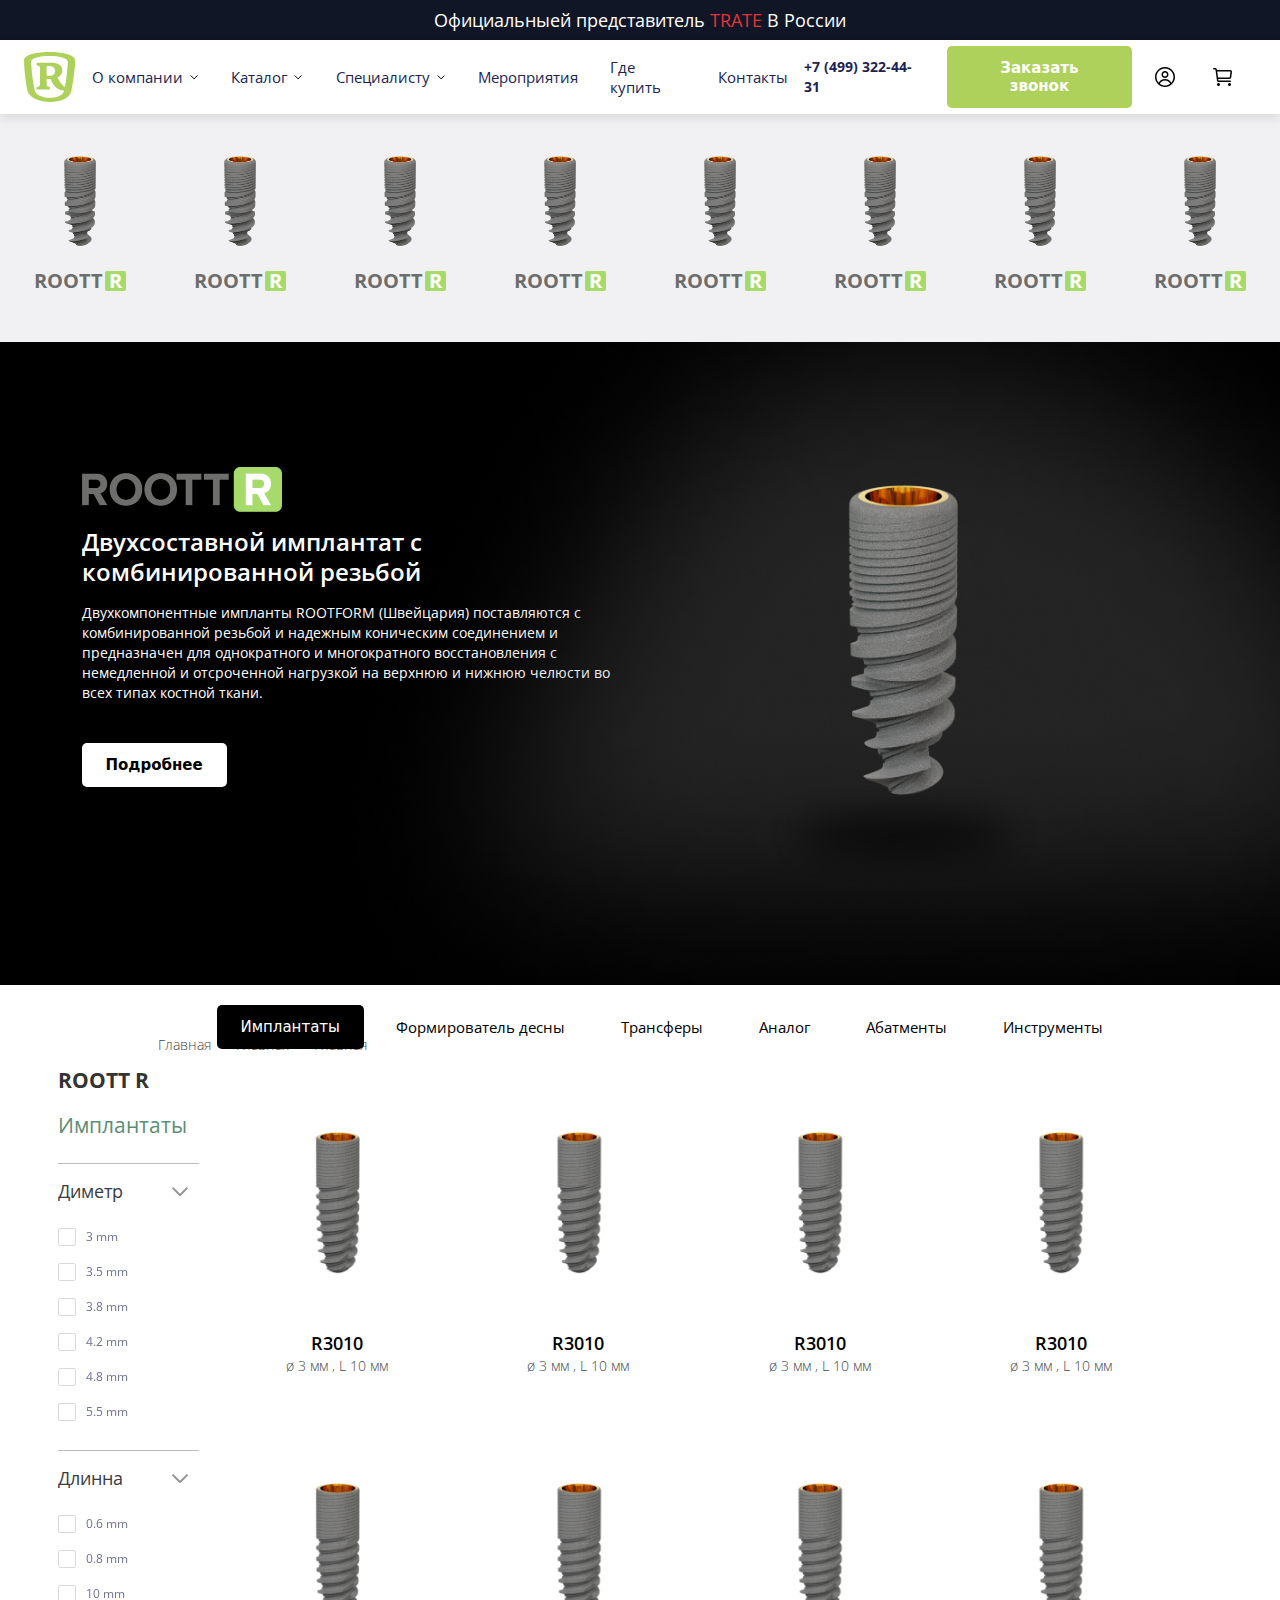
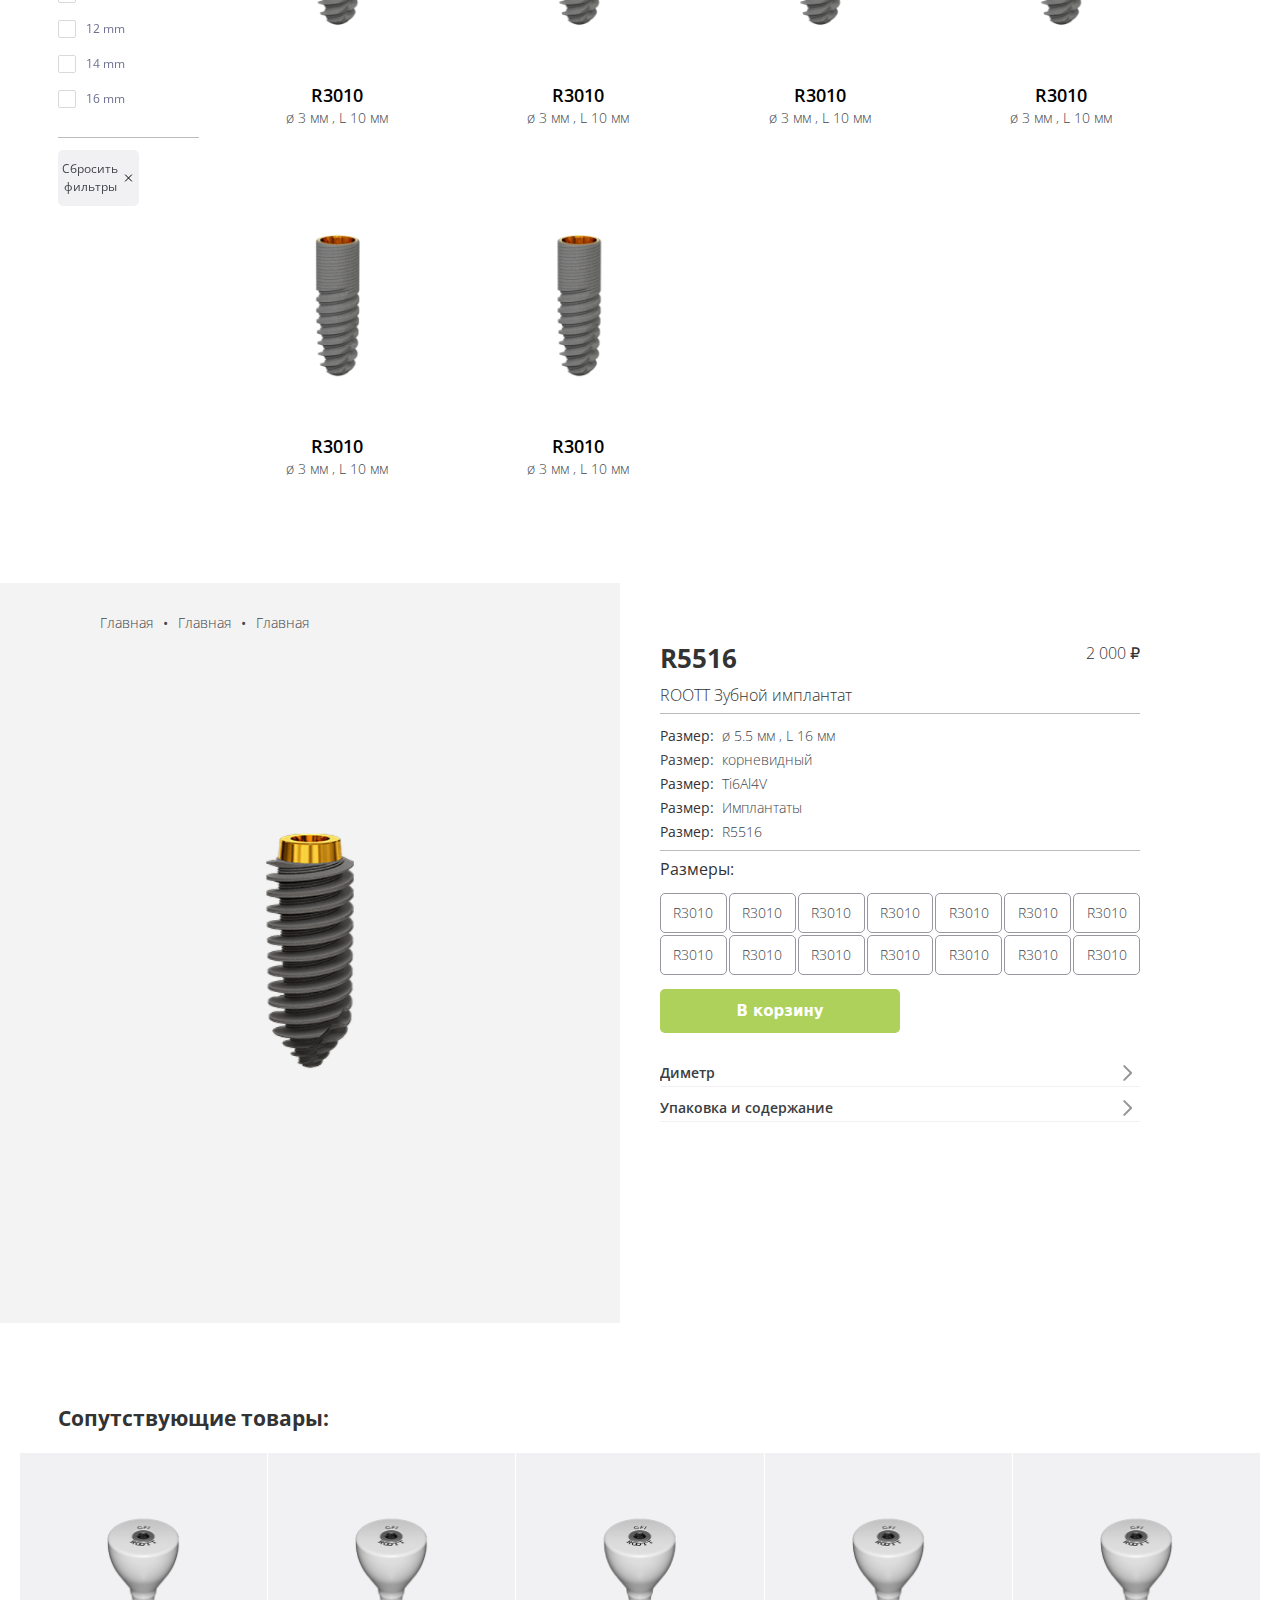
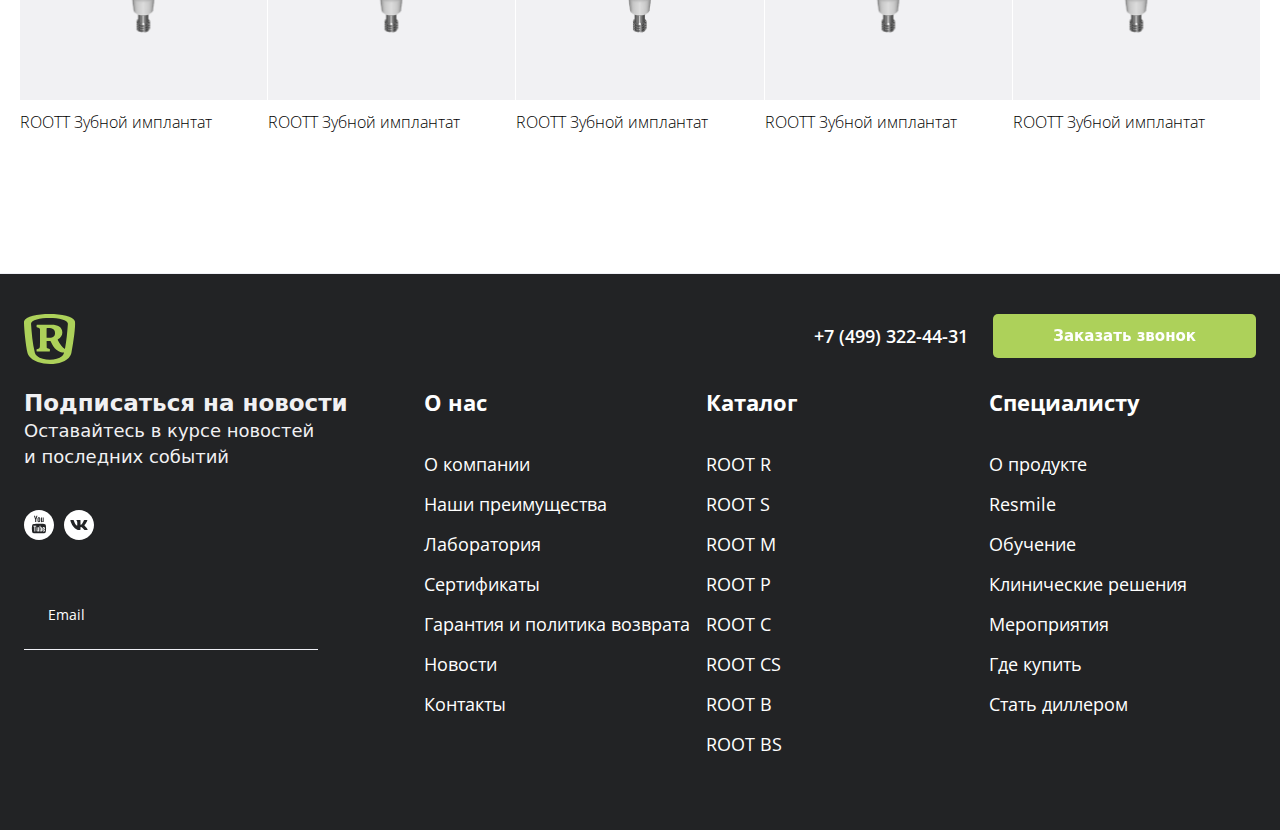
==== commit 0a6d7076: "asd" ====
--- a/index.htm
+++ b/index.htm
@@ -1,12 +1,12 @@
 ﻿<!DOCTYPE html>
-<html data-wf-domain="leons-top-notch-site-072480.webflow.io" data-wf-page="65f70bb2b9086115817c157a" data-wf-site="./main">
+<html data-wf-domain="" data-wf-page="65fea9e02989eb1e11bd7221" data-wf-site="65f70bb2b9086115817c1569">
 
 <head>
     <meta charset="utf-8">
-    <title>Roott</title>
+    <title>Root Implants</title>
     <meta content="width=device-width, initial-scale=1" name="viewport">
     <meta content="Webflow" name="generator">
-    <link href="./main/css/main.css" rel="stylesheet" type="text/css">
+    <link href="65f70bb2b9086115817c1569/css/main.css" rel="stylesheet" type="text/css">
     <style>
         @media (min-width:992px) {
             html.w-mod-js:not(.w-mod-ix) [data-w-id="fab8d4db-71a8-a161-a2b3-8e874c840c0b"] {
@@ -66,20 +66,20 @@
             <div class="brix---container-default w-container">
                 <div class="text-block-2">Официальныей представитель <span class="text-span-1">TRATE</span> В России</div>
             </div>
-            <div data-w-id="f81e6dbd-c770-6527-2b8b-212393345adc" class="brix---top-bar-close-icon"><img src="/main/65f7124e043b7df5eb1ec886_icon-rounded-close-icon.svg" alt="Icon Rounded Closed - BRIX Templates" class="brix---icon-small-hover"></div>
+            <div data-w-id="f81e6dbd-c770-6527-2b8b-212393345adc" class="brix---top-bar-close-icon"><img src="65f70bb2b9086115817c1569/65f7124e043b7df5eb1ec886_icon-rounded-close-icon.svg" alt="Icon Rounded Closed - BRIX Templates" class="brix---icon-small-hover"></div>
         </div>
     </section>
     <div data-w-id="fab8d4db-71a8-a161-a2b3-8e874c840bf5" data-animation="default" data-collapse="medium" data-duration="400" data-easing="ease" data-easing2="ease" role="banner" class="brix---header-wrapper w-nav">
         <div class="brix---container-default w-container">
             <div class="brix---header-content-wrapper">
-                <a href="index.htm" aria-current="page" class="brix---header-logo-link w-nav-brand w--current"><img src="/main/65f716197d0abeb5b1192f1e_Logo.svg" alt="" class="brix---header-logo"></a>
+                <a href="index.htm" aria-current="page" class="brix---header-logo-link w-nav-brand w--current"><img src="65f70bb2b9086115817c1569/65f716197d0abeb5b1192f1e_Logo.svg" alt="" class="brix---header-logo"></a>
                 <div class="brix---header-middle-col">
                     <nav role="navigation" class="brix---header-menu-wrapper w-nav-menu">
                         <ul role="list" class="brix---header-nav-menu-list">
                             <li class="brix---header-nav-list-item-middle">
                                 <div data-hover="true" data-delay="0" data-w-id="fab8d4db-71a8-a161-a2b3-8e874c840c07" class="brix---dropdown-wrapper w-dropdown">
                                     <div class="brix---dropdown-toggle w-dropdown-toggle">
-                                        <div class="text-block">О компании</div><img src="/main/65f7466f38c4b8a09b3e67af_down-header.svg" alt="" style="-webkit-transform:translate3d(0, 0, 0) scale3d(1, 1, 1) rotateX(0) rotateY(0) rotateZ(0deg) skew(0, 0);-moz-transform:translate3d(0, 0, 0) scale3d(1, 1, 1) rotateX(0) rotateY(0) rotateZ(0deg) skew(0, 0);-ms-transform:translate3d(0, 0, 0) scale3d(1, 1, 1) rotateX(0) rotateY(0) rotateZ(0deg) skew(0, 0);transform:translate3d(0, 0, 0) scale3d(1, 1, 1) rotateX(0) rotateY(0) rotateZ(0deg) skew(0, 0)"
+                                        <div class="text-block">О компании</div><img src="65f70bb2b9086115817c1569/65f7466f38c4b8a09b3e67af_down-header.svg" alt="" style="-webkit-transform:translate3d(0, 0, 0) scale3d(1, 1, 1) rotateX(0) rotateY(0) rotateZ(0deg) skew(0, 0);-moz-transform:translate3d(0, 0, 0) scale3d(1, 1, 1) rotateX(0) rotateY(0) rotateZ(0deg) skew(0, 0);-ms-transform:translate3d(0, 0, 0) scale3d(1, 1, 1) rotateX(0) rotateY(0) rotateZ(0deg) skew(0, 0);transform:translate3d(0, 0, 0) scale3d(1, 1, 1) rotateX(0) rotateY(0) rotateZ(0deg) skew(0, 0)"
                                             data-w-id="fab8d4db-71a8-a161-a2b3-8e874c840c0b" class="brix---dropdown-chevron"></div>
                                     <nav class="brix---dropdown-column-wrapper w-dropdown-list">
                                         <div data-w-id="fab8d4db-71a8-a161-a2b3-8e874c840c0d" style="display:none;height:0px;opacity:0;-webkit-transform:translate3d(null, 10px, 0) scale3d(1, 1, 1) rotateX(0) rotateY(0) rotateZ(0) skew(0, 0);-moz-transform:translate3d(null, 10px, 0) scale3d(1, 1, 1) rotateX(0) rotateY(0) rotateZ(0) skew(0, 0);-ms-transform:translate3d(null, 10px, 0) scale3d(1, 1, 1) rotateX(0) rotateY(0) rotateZ(0) skew(0, 0);transform:translate3d(null, 10px, 0) scale3d(1, 1, 1) rotateX(0) rotateY(0) rotateZ(0) skew(0, 0)"
@@ -94,7 +94,7 @@
                             <li class="brix---header-nav-list-item-middle">
                                 <div data-hover="true" data-delay="0" data-w-id="ace5b97a-94ea-ea31-76d6-87b8d8aff7cd" class="brix---dropdown-wrapper w-dropdown">
                                     <div class="brix---dropdown-toggle w-dropdown-toggle">
-                                        <div class="text-block">Каталог</div><img src="/main/65f7466f38c4b8a09b3e67af_down-header.svg" alt="" style="-webkit-transform:translate3d(0, 0, 0) scale3d(1, 1, 1) rotateX(0) rotateY(0) rotateZ(0deg) skew(0, 0);-moz-transform:translate3d(0, 0, 0) scale3d(1, 1, 1) rotateX(0) rotateY(0) rotateZ(0deg) skew(0, 0);-ms-transform:translate3d(0, 0, 0) scale3d(1, 1, 1) rotateX(0) rotateY(0) rotateZ(0deg) skew(0, 0);transform:translate3d(0, 0, 0) scale3d(1, 1, 1) rotateX(0) rotateY(0) rotateZ(0deg) skew(0, 0)"
+                                        <div class="text-block">Каталог</div><img src="65f70bb2b9086115817c1569/65f7466f38c4b8a09b3e67af_down-header.svg" alt="" style="-webkit-transform:translate3d(0, 0, 0) scale3d(1, 1, 1) rotateX(0) rotateY(0) rotateZ(0deg) skew(0, 0);-moz-transform:translate3d(0, 0, 0) scale3d(1, 1, 1) rotateX(0) rotateY(0) rotateZ(0deg) skew(0, 0);-ms-transform:translate3d(0, 0, 0) scale3d(1, 1, 1) rotateX(0) rotateY(0) rotateZ(0deg) skew(0, 0);transform:translate3d(0, 0, 0) scale3d(1, 1, 1) rotateX(0) rotateY(0) rotateZ(0deg) skew(0, 0)"
                                             data-w-id="ace5b97a-94ea-ea31-76d6-87b8d8aff7d1" class="brix---dropdown-chevron"></div>
                                     <nav class="brix---dropdown-column-wrapper w-dropdown-list">
                                         <div data-w-id="ace5b97a-94ea-ea31-76d6-87b8d8aff7d3" style="display:none;height:0px;opacity:0;-webkit-transform:translate3d(null, 10px, 0) scale3d(1, 1, 1) rotateX(0) rotateY(0) rotateZ(0) skew(0, 0);-moz-transform:translate3d(null, 10px, 0) scale3d(1, 1, 1) rotateX(0) rotateY(0) rotateZ(0) skew(0, 0);-ms-transform:translate3d(null, 10px, 0) scale3d(1, 1, 1) rotateX(0) rotateY(0) rotateZ(0) skew(0, 0);transform:translate3d(null, 10px, 0) scale3d(1, 1, 1) rotateX(0) rotateY(0) rotateZ(0) skew(0, 0)"
@@ -109,7 +109,7 @@
                             <li class="brix---header-nav-list-item-middle">
                                 <div data-hover="true" data-delay="0" data-w-id="64ceba7c-3862-27ce-76b8-4dd0ad8f6409" class="brix---dropdown-wrapper w-dropdown">
                                     <div class="brix---dropdown-toggle w-dropdown-toggle">
-                                        <div class="text-block">Специалисту</div><img src="/main/65f7466f38c4b8a09b3e67af_down-header.svg" alt="" style="-webkit-transform:translate3d(0, 0, 0) scale3d(1, 1, 1) rotateX(0) rotateY(0) rotateZ(0deg) skew(0, 0);-moz-transform:translate3d(0, 0, 0) scale3d(1, 1, 1) rotateX(0) rotateY(0) rotateZ(0deg) skew(0, 0);-ms-transform:translate3d(0, 0, 0) scale3d(1, 1, 1) rotateX(0) rotateY(0) rotateZ(0deg) skew(0, 0);transform:translate3d(0, 0, 0) scale3d(1, 1, 1) rotateX(0) rotateY(0) rotateZ(0deg) skew(0, 0)"
+                                        <div class="text-block">Специалисту</div><img src="65f70bb2b9086115817c1569/65f7466f38c4b8a09b3e67af_down-header.svg" alt="" style="-webkit-transform:translate3d(0, 0, 0) scale3d(1, 1, 1) rotateX(0) rotateY(0) rotateZ(0deg) skew(0, 0);-moz-transform:translate3d(0, 0, 0) scale3d(1, 1, 1) rotateX(0) rotateY(0) rotateZ(0deg) skew(0, 0);-ms-transform:translate3d(0, 0, 0) scale3d(1, 1, 1) rotateX(0) rotateY(0) rotateZ(0deg) skew(0, 0);transform:translate3d(0, 0, 0) scale3d(1, 1, 1) rotateX(0) rotateY(0) rotateZ(0deg) skew(0, 0)"
                                             data-w-id="64ceba7c-3862-27ce-76b8-4dd0ad8f640d" class="brix---dropdown-chevron"></div>
                                     <nav class="brix---dropdown-column-wrapper w-dropdown-list">
                                         <div data-w-id="64ceba7c-3862-27ce-76b8-4dd0ad8f640f" style="display:none;height:0px;opacity:0;-webkit-transform:translate3d(null, 10px, 0) scale3d(1, 1, 1) rotateX(0) rotateY(0) rotateZ(0) skew(0, 0);-moz-transform:translate3d(null, 10px, 0) scale3d(1, 1, 1) rotateX(0) rotateY(0) rotateZ(0) skew(0, 0);-ms-transform:translate3d(null, 10px, 0) scale3d(1, 1, 1) rotateX(0) rotateY(0) rotateZ(0) skew(0, 0);transform:translate3d(null, 10px, 0) scale3d(1, 1, 1) rotateX(0) rotateY(0) rotateZ(0) skew(0, 0)"
@@ -134,10 +134,10 @@
                     <div class="brix---btn-header-hidden-on-mbl"><a href="#" class="brix---btn-primary-small-head w-button">Заказать звонок</a></div>
                     <div class="header-icons">
                         <div class="brix---btn-header-hidden-on-mbl">
-                            <a href="#" class="brix---btn-circle-secondary-small w-inline-block"><img src="/main/65f716797cf5af735bb3e92b_header-1.svg" alt=""></a>
+                            <a href="#" class="brix---btn-circle-secondary-small w-inline-block"><img src="65f70bb2b9086115817c1569/65f716797cf5af735bb3e92b_header-1.svg" alt=""></a>
                         </div>
                         <div class="brix---btn-header-hidden-on-mbl">
-                            <a href="#" class="brix---btn-circle-secondary-small w-inline-block"><img src="/main/65f71679a05c1a6291482a3c_header-2.svg" alt=""></a>
+                            <a href="#" class="brix---btn-circle-secondary-small w-inline-block"><img src="65f70bb2b9086115817c1569/65f71679a05c1a6291482a3c_header-2.svg" alt=""></a>
                         </div>
                         <div class="brix---btn-header-hidden-menu-table">
                             <div class="brix---hamburger-menu-wrapper w-nav-button">
@@ -155,48 +155,87 @@
     <div class="container-main">
         <section class="rootts-in-main">
             <div class="roott-main">
-                <div data-w-id="410e444b-a699-a38f-cf1c-61f6c998758d" class="roott-card in">
-                    <div class="roott-card-inner"><img src="/main/65f74eb73750bb40547f307b_roott-test.png" loading="lazy" alt="" class="roott-image"></div>
-                    <div class="roott-select in"></div>
-                </div>
-                <div data-w-id="0ecf0718-a2db-68d0-6c1a-5e609c646981" class="roott-card in">
-                    <div class="roott-card-inner"><img src="/main/65f74eb73750bb40547f307b_roott-test.png" loading="lazy" alt="" class="roott-image"></div>
-                    <div class="roott-select"></div>
-                </div>
-                <div data-w-id="ae9e8c5b-280b-26cc-da81-9bd08f4f4a06" class="roott-card in">
-                    <div class="roott-card-inner"><img src="/main/65f74eb73750bb40547f307b_roott-test.png" loading="lazy" alt="" class="roott-image"></div>
-                    <div class="roott-select in"></div>
-                </div>
-                <div data-w-id="061587be-a44c-c824-bb47-8d1d6a271a02" class="roott-card in">
-                    <div class="roott-card-inner"><img src="/main/65f74eb73750bb40547f307b_roott-test.png" loading="lazy" alt="" class="roott-image"></div>
-                    <div class="roott-select in"></div>
-                </div>
-                <div data-w-id="41d8fc9f-39e2-1270-a4b6-6a48cec410bb" class="roott-card in">
-                    <div class="roott-card-inner"><img src="/main/65f74eb73750bb40547f307b_roott-test.png" loading="lazy" alt="" class="roott-image"></div>
-                    <div class="roott-select in"></div>
-                </div>
-                <div data-w-id="0d8196c4-3ba0-b70f-42f4-7f91103f51ba" class="roott-card in">
-                    <div class="roott-card-inner"><img src="/main/65f74eb73750bb40547f307b_roott-test.png" loading="lazy" alt="" class="roott-image"></div>
-                    <div class="roott-select in"></div>
-                </div>
-                <div data-w-id="475e023d-0590-0513-6a72-baf62ef8d486" class="roott-card in">
-                    <div class="roott-card-inner"><img src="/main/65f74eb73750bb40547f307b_roott-test.png" loading="lazy" alt="" class="roott-image"></div>
-                    <div class="roott-select in"></div>
-                </div>
-                <div data-w-id="ddaf1717-159d-65fd-a7bd-e68fb4514041" class="roott-card in">
-                    <div class="roott-card-inner"><img src="/main/65f74eb73750bb40547f307b_roott-test.png" loading="lazy" alt="" class="roott-image"></div>
-                    <div class="roott-select in"></div>
-                </div>
+                <a data-w-id="ed4f5bcb-7146-21fc-b6b0-74badeedec72" href="#" class="roott-card w-inline-block">
+                    <div class="roott-card-inner"><img src="65f70bb2b9086115817c1569/66012c5c5bd711b2ab038c91_ROOTT%20R%209.png" loading="lazy" alt="" class="roott-image">
+                        <div class="div-block-6">
+                            <div class="text-block-5">ROOTT</div>
+                            <div class="text-block-6">R</div>
+                        </div>
+                    </div>
+                    <div style="width:0%" class="roott-select"></div>
+                </a>
+                <a data-w-id="f552435f-8c5e-1c0a-3cec-81b70a46dfc9" href="#" class="roott-card w-inline-block">
+                    <div class="roott-card-inner"><img src="65f70bb2b9086115817c1569/66012c5c5bd711b2ab038c91_ROOTT%20R%209.png" loading="lazy" alt="" class="roott-image">
+                        <div class="div-block-6">
+                            <div class="text-block-5">ROOTT</div>
+                            <div class="text-block-6">R</div>
+                        </div>
+                    </div>
+                    <div style="width:0%" class="roott-select"></div>
+                </a>
+                <a data-w-id="f940b378-44cd-4f17-7f0f-279b6799b405" href="#" class="roott-card w-inline-block">
+                    <div class="roott-card-inner"><img src="65f70bb2b9086115817c1569/66012c5c5bd711b2ab038c91_ROOTT%20R%209.png" loading="lazy" alt="" class="roott-image">
+                        <div class="div-block-6">
+                            <div class="text-block-5">ROOTT</div>
+                            <div class="text-block-6">R</div>
+                        </div>
+                    </div>
+                    <div style="width:0%" class="roott-select"></div>
+                </a>
+                <a data-w-id="7b7f1442-b778-a489-7072-a9561d5d61c0" href="#" class="roott-card w-inline-block">
+                    <div class="roott-card-inner"><img src="65f70bb2b9086115817c1569/66012c5c5bd711b2ab038c91_ROOTT%20R%209.png" loading="lazy" alt="" class="roott-image">
+                        <div class="div-block-6">
+                            <div class="text-block-5">ROOTT</div>
+                            <div class="text-block-6">R</div>
+                        </div>
+                    </div>
+                    <div style="width:0%" class="roott-select"></div>
+                </a>
+                <a data-w-id="a00d6722-2b12-eaa6-fbeb-6b3f81a97a62" href="#" class="roott-card w-inline-block">
+                    <div class="roott-card-inner"><img src="65f70bb2b9086115817c1569/66012c5c5bd711b2ab038c91_ROOTT%20R%209.png" loading="lazy" alt="" class="roott-image">
+                        <div class="div-block-6">
+                            <div class="text-block-5">ROOTT</div>
+                            <div class="text-block-6">R</div>
+                        </div>
+                    </div>
+                    <div style="width:0%" class="roott-select"></div>
+                </a>
+                <a data-w-id="424a9c6e-8fe3-895f-9e1f-76d544e0ac19" href="#" class="roott-card w-inline-block">
+                    <div class="roott-card-inner"><img src="65f70bb2b9086115817c1569/66012c5c5bd711b2ab038c91_ROOTT%20R%209.png" loading="lazy" alt="" class="roott-image">
+                        <div class="div-block-6">
+                            <div class="text-block-5">ROOTT</div>
+                            <div class="text-block-6">R</div>
+                        </div>
+                    </div>
+                    <div style="width:0%" class="roott-select"></div>
+                </a>
+                <a data-w-id="8fca1f50-780a-09e8-c908-5045fd072f5b" href="#" class="roott-card w-inline-block">
+                    <div class="roott-card-inner"><img src="65f70bb2b9086115817c1569/66012c5c5bd711b2ab038c91_ROOTT%20R%209.png" loading="lazy" alt="" class="roott-image">
+                        <div class="div-block-6">
+                            <div class="text-block-5">ROOTT</div>
+                            <div class="text-block-6">R</div>
+                        </div>
+                    </div>
+                    <div style="width:0%" class="roott-select"></div>
+                </a>
+                <a data-w-id="e5f53972-1620-38d9-adca-fda622cc6d00" href="#" class="roott-card w-inline-block">
+                    <div class="roott-card-inner"><img src="65f70bb2b9086115817c1569/66012c5c5bd711b2ab038c91_ROOTT%20R%209.png" loading="lazy" alt="" class="roott-image">
+                        <div class="div-block-6">
+                            <div class="text-block-5">ROOTT</div>
+                            <div class="text-block-6">R</div>
+                        </div>
+                    </div>
+                    <div style="width:0%" class="roott-select"></div>
+                </a>
             </div>
         </section>
     </div>
     <div class="brix---hero-bg-image-dark">
         <div class="brix---container-default-3 w-container">
             <div class="w-layout-grid brix---grid-2-col---1-col-t">
-                <div id="w-node-_74c47ccc-8f10-86ea-9e04-7ebac3c8af9e-817c157a" data-w-id="74c47ccc-8f10-86ea-9e04-7ebac3c8af9e" style="-webkit-transform:translate3d(0, 10%, 0) scale3d(1, 1, 1) rotateX(0) rotateY(0) rotateZ(0) skew(0, 0);-moz-transform:translate3d(0, 10%, 0) scale3d(1, 1, 1) rotateX(0) rotateY(0) rotateZ(0) skew(0, 0);-ms-transform:translate3d(0, 10%, 0) scale3d(1, 1, 1) rotateX(0) rotateY(0) rotateZ(0) skew(0, 0);transform:translate3d(0, 10%, 0) scale3d(1, 1, 1) rotateX(0) rotateY(0) rotateZ(0) skew(0, 0);opacity:0"
-                    class="div-block"><img src="/main/65fc2dd759858f314ab73229_ROOTT-R%209.png" loading="lazy" alt="" class="img-1">
+                <div id="w-node-_74c47ccc-8f10-86ea-9e04-7ebac3c8af9e-11bd7221" data-w-id="74c47ccc-8f10-86ea-9e04-7ebac3c8af9e" class="div-block"><img src="65f70bb2b9086115817c1569/660141e4f12a0ca185ee2807_ROOTT-R.png" loading="lazy" alt="" class="img-1">
                     <div class="brix---color-neutral-100">
-                        <div class="trns"><img src="/main/65fc34940fcf9583aa4d9b12_Frame%201518.svg" loading="lazy" alt="" height="600" class="image-4"></div>
+                        <div class="trns"><img src="65f70bb2b9086115817c1569/65fc34940fcf9583aa4d9b12_Frame%201518.svg" loading="lazy" alt="" height="600" class="image-4"></div>
                         <h1 class="brix---heading-h1-size">Двухсоставной имплантат с комбинированной резьбой</h1>
                     </div>
                     <div class="brix---mg-bottom-40px-2">
@@ -205,14 +244,14 @@
                                 верхнюю и нижнюю челюсти во всех типах костной ткани.</p>
                         </div>
                     </div>
-                    <div class="brix---buttons-row"><a href="#" class="brix---btn-primary-small-head w-button">Подробнее</a></div>
-                </div><img src="/main/65fc2cb77c7070bbcb2c6592_Group%201206.png" loading="lazy" id="w-node-_375e2d52-2b97-e06d-ae88-8f3e8cf551e0-817c157a" sizes="(max-width: 1414px) 100vw, 1414px" alt="" srcset="./main/65fc2cb77c7070bbcb2c6592_Group%201206-p-500.png 500w, ./main/65fc2cb77c7070bbcb2c6592_Group%201206-p-800.png 800w, ./main/65fc2cb77c7070bbcb2c6592_Group%201206-p-1080.png 1080w, ./main/65fc2cb77c7070bbcb2c6592_Group%201206.png 1414w"
-                    class="image-3"></div>
+                    <div class="brix---buttons-row"><a href="#" class="brix---btn-primary-small-inh w-button">Подробнее</a></div>
+                </div><img class="image-3" src="65f70bb2b9086115817c1569/65fc2cb77c7070bbcb2c6592_Group%201206.png" alt="" sizes="(max-width: 1439px) 100vw, 1414.0078125px" data-w-id="375e2d52-2b97-e06d-ae88-8f3e8cf551e0" id="w-node-_375e2d52-2b97-e06d-ae88-8f3e8cf551e0-11bd7221"
+                    loading="lazy" srcset="65f70bb2b9086115817c1569/65fc2cb77c7070bbcb2c6592_Group%201206-p-500.png 500w, 65f70bb2b9086115817c1569/65fc2cb77c7070bbcb2c6592_Group%201206-p-800.png 800w, 65f70bb2b9086115817c1569/65fc2cb77c7070bbcb2c6592_Group%201206-p-1080.png 1080w, 65f70bb2b9086115817c1569/65fc2cb77c7070bbcb2c6592_Group%201206.png 1414w"></div>
         </div>
     </div>
     <section class="catalog-selection">
         <div class="container-main-cat">
-            <div class="dir">
+            <div class="dir-main">
                 <a href="#" class="link-t w-inline-block">
                     <div class="link-t">Главная</div>
                 </a>
@@ -226,121 +265,241 @@
                 </a>
             </div>
             <div class="gallery-wrapper">
-                <div id="w-node-c08204ea-56a2-aaa7-3212-f03f9838a943-817c157a" class="gallery-block">
+                <div id="w-node-c08204ea-56a2-aaa7-3212-f03f9838a943-11bd7221" class="gallery-block">
                     <h3 class="heading-1">ROOTT R</h3>
                     <div class="cat-lt">Имплантаты</div>
                     <div class="gallery-features-block">
                         <ul role="list" class="gallery-list w-list-unstyled">
-                            <li></li>
-                            <li></li>
-                            <li></li>
+                            <li class="ls">
+                                <div class="prod-brs"></div>
+                                <div data-w-id="f45e5769-3338-56f7-4886-4a784e0536ee" class="brix---accordion-item">
+                                    <div class="brix---accordion-content-wrapper">
+                                        <div class="brix---accordion-header">
+                                            <div class="brix---color-neutral-802">
+                                                <div class="cat-lt-1">Диметр</div>
+                                            </div>
+                                        </div>
+                                        <div style="height:0px;-webkit-transform:translate3d(null, 20px, 0) scale3d(0.96, 0.96, 1) rotateX(0) rotateY(0) rotateZ(0) skew(0, 0);-moz-transform:translate3d(null, 20px, 0) scale3d(0.96, 0.96, 1) rotateX(0) rotateY(0) rotateZ(0) skew(0, 0);-ms-transform:translate3d(null, 20px, 0) scale3d(0.96, 0.96, 1) rotateX(0) rotateY(0) rotateZ(0) skew(0, 0);transform:translate3d(null, 20px, 0) scale3d(0.96, 0.96, 1) rotateX(0) rotateY(0) rotateZ(0) skew(0, 0);opacity:0"
+                                            class="brix---acordion-body">
+                                            <div class="brix---accordion-spacer"></div>
+                                            <div class="brix---color-neutral-801">
+                                                <div class="brix---paragraph-default-3">
+                                                    <div class="w-form">
+                                                        <form id="email-form" name="email-form" data-name="Email Form" method="get" data-wf-page-id="65fea9e02989eb1e11bd7221" data-wf-element-id="f45e5769-3338-56f7-4886-4a784e0536f9"><label class="w-checkbox cbxf"><div class="w-checkbox-input w-checkbox-input--inputType-custom chb"></div><input type="checkbox" name="checkbox-7" id="checkbox-7" data-name="Checkbox 7" style="opacity:0;position:absolute;z-index:-1"><span class="checkbox-label w-form-label" for="checkbox-7">3 mm</span></label>
+                                                            <label class="w-checkbox cbxf">
+                                                                <div class="w-checkbox-input w-checkbox-input--inputType-custom chb"></div><input type="checkbox" name="checkbox-6" id="checkbox-6" data-name="Checkbox 6" style="opacity:0;position:absolute;z-index:-1"><span class="checkbox-label w-form-label" for="checkbox-6">3.5 mm</span></label>
+                                                            <label class="w-checkbox cbxf">
+                                                                    <div class="w-checkbox-input w-checkbox-input--inputType-custom chb"></div><input type="checkbox" name="checkbox-5" id="checkbox-5" data-name="Checkbox 5" style="opacity:0;position:absolute;z-index:-1"><span class="checkbox-label w-form-label" for="checkbox-5">3.8 mm</span></label>
+                                                            <label class="w-checkbox cbxf">
+                                                                        <div class="w-checkbox-input w-checkbox-input--inputType-custom chb"></div><input type="checkbox" name="checkbox-4" id="checkbox-4" data-name="Checkbox 4" style="opacity:0;position:absolute;z-index:-1"><span class="checkbox-label w-form-label" for="checkbox-4">4.2 mm</span></label>
+                                                            <label class="w-checkbox cbxf">
+                                                                            <div class="w-checkbox-input w-checkbox-input--inputType-custom chb"></div><input type="checkbox" name="checkbox-3" id="checkbox-3" data-name="Checkbox 3" style="opacity:0;position:absolute;z-index:-1"><span class="checkbox-label w-form-label"
+                                                                                for="checkbox-3">4.8 mm</span></label><label class="w-checkbox cbxf"><div class="w-checkbox-input w-checkbox-input--inputType-custom chb"></div><input type="checkbox" name="checkbox-2" id="checkbox-2" data-name="Checkbox 2" style="opacity:0;position:absolute;z-index:-1"><span class="checkbox-label w-form-label" for="checkbox-2">5.5 mm</span></label></form>
+                                                        <div class="w-form-done">
+                                                            <div>Thank you! Your submission has been received!</div>
+                                                        </div>
+                                                        <div class="w-form-fail">
+                                                            <div>Oops! Something went wrong while submitting the form.</div>
+                                                        </div>
+                                                    </div>
+                                                </div>
+                                            </div>
+                                        </div>
+                                    </div>
+                                    <div class="brix---accordion-icon-wrapper"><img src="65f70bb2b9086115817c1569/65fef570f0517f7d1de731a6_CaretRight.svg" alt="" class="brix---accordion-arrow-icon"></div>
+                                </div>
+                            </li>
+                            <li class="ls">
+                                <div class="prod-brs"></div>
+                                <div data-w-id="60b18b7b-c91a-2951-b123-eeb972390c22" class="brix---accordion-item">
+                                    <div class="brix---accordion-content-wrapper">
+                                        <div class="brix---accordion-header">
+                                            <div class="brix---color-neutral-802">
+                                                <div class="cat-lt-1">Длинна</div>
+                                            </div>
+                                        </div>
+                                        <div style="height:0px;-webkit-transform:translate3d(null, 20px, 0) scale3d(0.96, 0.96, 1) rotateX(0) rotateY(0) rotateZ(0) skew(0, 0);-moz-transform:translate3d(null, 20px, 0) scale3d(0.96, 0.96, 1) rotateX(0) rotateY(0) rotateZ(0) skew(0, 0);-ms-transform:translate3d(null, 20px, 0) scale3d(0.96, 0.96, 1) rotateX(0) rotateY(0) rotateZ(0) skew(0, 0);transform:translate3d(null, 20px, 0) scale3d(0.96, 0.96, 1) rotateX(0) rotateY(0) rotateZ(0) skew(0, 0);opacity:0"
+                                            class="brix---acordion-body">
+                                            <div class="brix---accordion-spacer"></div>
+                                            <div class="brix---color-neutral-801">
+                                                <div class="brix---paragraph-default-3">
+                                                    <div class="w-form">
+                                                        <form id="email-form" name="email-form" data-name="Email Form" method="get" data-wf-page-id="65fea9e02989eb1e11bd7221" data-wf-element-id="60b18b7b-c91a-2951-b123-eeb972390c2d"><label class="w-checkbox cbxf"><div class="w-checkbox-input w-checkbox-input--inputType-custom chb"></div><input type="checkbox" name="checkbox-7" id="checkbox-7" data-name="Checkbox 7" style="opacity:0;position:absolute;z-index:-1"><span class="checkbox-label w-form-label" for="checkbox-7">0.6 mm</span></label>
+                                                            <label class="w-checkbox cbxf">
+                                                        <div class="w-checkbox-input w-checkbox-input--inputType-custom chb"></div><input type="checkbox" name="checkbox-6" id="checkbox-6" data-name="Checkbox 6" style="opacity:0;position:absolute;z-index:-1"><span class="checkbox-label w-form-label" for="checkbox-6">0.8 mm</span></label>
+                                                            <label class="w-checkbox cbxf">
+                                                            <div class="w-checkbox-input w-checkbox-input--inputType-custom chb"></div><input type="checkbox" name="checkbox-5" id="checkbox-5" data-name="Checkbox 5" style="opacity:0;position:absolute;z-index:-1"><span class="checkbox-label w-form-label" for="checkbox-5">10 mm</span></label>
+                                                            <label class="w-checkbox cbxf">
+                                                                <div class="w-checkbox-input w-checkbox-input--inputType-custom chb"></div><input type="checkbox" name="checkbox-4" id="checkbox-4" data-name="Checkbox 4" style="opacity:0;position:absolute;z-index:-1"><span class="checkbox-label w-form-label" for="checkbox-4">12 mm</span></label>
+                                                            <label class="w-checkbox cbxf">
+                                                                    <div class="w-checkbox-input w-checkbox-input--inputType-custom chb"></div><input type="checkbox" name="checkbox-3" id="checkbox-3" data-name="Checkbox 3" style="opacity:0;position:absolute;z-index:-1"><span class="checkbox-label w-form-label" for="checkbox-3">14 mm</span></label>
+                                                            <label class="w-checkbox cbxf">
+                                                                        <div class="w-checkbox-input w-checkbox-input--inputType-custom chb"></div><input type="checkbox" name="checkbox-2" id="checkbox-2" data-name="Checkbox 2" style="opacity:0;position:absolute;z-index:-1"><span class="checkbox-label w-form-label" for="checkbox-2">16 mm</span></label>
+                                                        </form>
+                                                        <div class="w-form-done">
+                                                            <div>Thank you! Your submission has been received!</div>
+                                                        </div>
+                                                        <div class="w-form-fail">
+                                                            <div>Oops! Something went wrong while submitting the form.</div>
+                                                        </div>
+                                                    </div>
+                                                </div>
+                                            </div>
+                                        </div>
+                                    </div>
+                                    <div class="brix---accordion-icon-wrapper"><img src="65f70bb2b9086115817c1569/65fef570f0517f7d1de731a6_CaretRight.svg" alt="" class="brix---accordion-arrow-icon"></div>
+                                </div>
+                            </li>
+                            <li class="ls">
+                                <div class="prod-brs"></div>
+                                <a href="#" class="btn-filter-b w-inline-block">
+                                    <div>Сбросить фильтры</div><img src="65f70bb2b9086115817c1569/65fee42161e9120bf596793b_X.svg" loading="lazy" alt=""></a>
+                            </li>
                         </ul>
                     </div>
                 </div>
-                <div id="w-node-c08204ea-56a2-aaa7-3212-f03f9838a955-817c157a" class="gallery-grid">
+                <div id="w-node-c08204ea-56a2-aaa7-3212-f03f9838a955-11bd7221" class="gallery-grid">
                     <div class="cat-1"><a href="#" class="brix---btn-cat w-button">Имплантаты</a><a href="#" class="brix---btn-cat-normal w-button">Формирователь десны</a><a href="#" class="brix---btn-cat-normal w-button">Трансферы</a><a href="#" class="brix---btn-cat-normal w-button">Аналог</a>
                         <a href="#" class="brix---btn-cat-normal w-button">Абатменты</a><a href="#" class="brix---btn-cat-normal w-button">Инструменты</a></div>
                     <div class="gird-cards">
-                        <a id="w-node-_299310ec-f9e1-b741-d502-d7cfb4800902-817c157a" data-w-id="299310ec-f9e1-b741-d502-d7cfb4800902" href="#" class="brix---product-card-wrapper-v1 w-inline-block">
-                            <div class="brix---product-card-image-inside-card"><img src="/main/65fc1804f7a95876dcf9db68_Frame%201214.png" alt="" class="brix---product-card-image">
-                                <div class="brix---badge-wrapper-top-right"></div>
-                            </div>
-                            <div class="brix---product-card-content">
-                                <div class="brix---mg-bottom-24px-2">
-                                    <div class="article-card-t1">R3010</div>
-                                    <div class="brix---color-neutral-601">
-                                        <div class="article-card-t2">ø 3 мм , L 10 мм</div>
-                                    </div>
-                                </div>
-                                <div class="brix---btn-primary-small-prod">Подробнее</div>
-                            </div>
-                        </a>
-                        <a id="w-node-cc29ddb5-7065-b930-cf74-00a5d2a572aa-817c157a" data-w-id="cc29ddb5-7065-b930-cf74-00a5d2a572aa" href="#" class="brix---product-card-wrapper-v1 w-inline-block">
-                            <div class="brix---product-card-image-inside-card"><img src="/main/65fc1804f7a95876dcf9db68_Frame%201214.png" alt="" class="brix---product-card-image">
-                                <div class="brix---badge-wrapper-top-right"></div>
-                            </div>
-                            <div class="brix---product-card-content">
-                                <div class="brix---mg-bottom-24px-2">
-                                    <div class="article-card-t1">R3010</div>
-                                    <div class="brix---color-neutral-601">
-                                        <div class="article-card-t2">ø 3 мм , L 10 мм</div>
-                                    </div>
-                                </div>
-                                <div class="brix---btn-primary-small-prod">Подробнее</div>
-                            </div>
-                        </a>
-                        <a id="w-node-b0e88ad6-8241-3cb8-089b-0a0b08e64a45-817c157a" data-w-id="b0e88ad6-8241-3cb8-089b-0a0b08e64a45" href="#" class="brix---product-card-wrapper-v1 w-inline-block">
-                            <div class="brix---product-card-image-inside-card"><img src="/main/65fc1804f7a95876dcf9db68_Frame%201214.png" alt="" class="brix---product-card-image">
-                                <div class="brix---badge-wrapper-top-right"></div>
-                            </div>
-                            <div class="brix---product-card-content">
-                                <div class="brix---mg-bottom-24px-2">
-                                    <div class="article-card-t1">R3010</div>
-                                    <div class="brix---color-neutral-601">
-                                        <div class="article-card-t2">ø 3 мм , L 10 мм</div>
-                                    </div>
-                                </div>
-                                <div class="brix---btn-primary-small-prod">Подробнее</div>
-                            </div>
-                        </a>
-                        <a id="w-node-_2482804f-84d8-0826-561d-bf9bcf2e85e6-817c157a" data-w-id="2482804f-84d8-0826-561d-bf9bcf2e85e6" href="#" class="brix---product-card-wrapper-v1 w-inline-block">
-                            <div class="brix---product-card-image-inside-card"><img src="/main/65fc1804f7a95876dcf9db68_Frame%201214.png" alt="" class="brix---product-card-image">
-                                <div class="brix---badge-wrapper-top-right"></div>
-                            </div>
-                            <div class="brix---product-card-content">
-                                <div class="brix---mg-bottom-24px-2">
-                                    <div class="article-card-t1">R3010</div>
-                                    <div class="brix---color-neutral-601">
-                                        <div class="article-card-t2">ø 3 мм , L 10 мм</div>
-                                    </div>
-                                </div>
-                                <div class="brix---btn-primary-small-prod">Подробнее</div>
-                            </div>
-                        </a>
-                        <a id="w-node-_6d91a3eb-c8bf-840b-70f6-767063e584c7-817c157a" data-w-id="6d91a3eb-c8bf-840b-70f6-767063e584c7" href="#" class="brix---product-card-wrapper-v1 w-inline-block">
-                            <div class="brix---product-card-image-inside-card"><img src="/main/65fc1804f7a95876dcf9db68_Frame%201214.png" alt="" class="brix---product-card-image">
-                                <div class="brix---badge-wrapper-top-right"></div>
-                            </div>
-                            <div class="brix---product-card-content">
-                                <div class="brix---mg-bottom-24px-2">
-                                    <div class="article-card-t1">R3010</div>
-                                    <div class="brix---color-neutral-601">
-                                        <div class="article-card-t2">ø 3 мм , L 10 мм</div>
-                                    </div>
-                                </div>
-                                <div class="brix---btn-primary-small-prod">Подробнее</div>
-                            </div>
-                        </a>
-                        <a id="w-node-faf96eb0-9393-f508-6d52-f98a84aeb42e-817c157a" data-w-id="faf96eb0-9393-f508-6d52-f98a84aeb42e" href="#" class="brix---product-card-wrapper-v1 w-inline-block">
-                            <div class="brix---product-card-image-inside-card"><img src="/main/65fc1804f7a95876dcf9db68_Frame%201214.png" alt="" class="brix---product-card-image">
-                                <div class="brix---badge-wrapper-top-right"></div>
-                            </div>
-                            <div class="brix---product-card-content">
-                                <div class="brix---mg-bottom-24px-2">
-                                    <div class="article-card-t1">R3010</div>
-                                    <div class="brix---color-neutral-601">
-                                        <div class="article-card-t2">ø 3 мм , L 10 мм</div>
-                                    </div>
-                                </div>
-                                <div class="brix---btn-primary-small-prod">Подробнее</div>
-                            </div>
-                        </a>
-                        <a id="w-node-_8808d0c4-756d-838d-2aad-eb72fb8679e9-817c157a" data-w-id="8808d0c4-756d-838d-2aad-eb72fb8679e9" href="#" class="brix---product-card-wrapper-v1 w-inline-block">
-                            <div class="brix---product-card-image-inside-card"><img src="/main/65fc1804f7a95876dcf9db68_Frame%201214.png" alt="" class="brix---product-card-image">
-                                <div class="brix---badge-wrapper-top-right"></div>
-                            </div>
-                            <div class="brix---product-card-content">
-                                <div class="brix---mg-bottom-24px-2">
-                                    <div class="article-card-t1">R3010</div>
-                                    <div class="brix---color-neutral-601">
-                                        <div class="article-card-t2">ø 3 мм , L 10 мм</div>
-                                    </div>
-                                </div>
-                                <div class="brix---btn-primary-small-prod">Подробнее</div>
-                            </div>
-                        </a>
-                        <a id="w-node-_7b132b9e-88bf-855f-4c91-ffb5d8c2504c-817c157a" data-w-id="7b132b9e-88bf-855f-4c91-ffb5d8c2504c" href="#" class="brix---product-card-wrapper-v1 w-inline-block">
-                            <div class="brix---product-card-image-inside-card"><img src="/main/65fc1804f7a95876dcf9db68_Frame%201214.png" alt="" class="brix---product-card-image">
+                        <a id="w-node-_299310ec-f9e1-b741-d502-d7cfb4800902-11bd7221" data-w-id="299310ec-f9e1-b741-d502-d7cfb4800902" href="#" class="brix---product-card-wrapper-v1 w-inline-block">
+                            <div class="brix---product-card-image-inside-card"><img srcset="65f70bb2b9086115817c1569/66013cc3dbe4505a6fbd2a10_pr-p-500.png 500w, 65f70bb2b9086115817c1569/66013cc3dbe4505a6fbd2a10_pr.png 510w" alt="" sizes="(max-width: 479px) 47vw, (max-width: 767px) 48vw, (max-width: 991px) 49vw, (max-width: 1439px) 229.3828125px, 169.9921875px"
+                                    src="65f70bb2b9086115817c1569/66013cc3dbe4505a6fbd2a10_pr.png" class="brix---product-card-image">
+                                <div class="brix---badge-wrapper-top-right"></div>
+                            </div>
+                            <div class="brix---product-card-content">
+                                <div class="brix---mg-bottom-24px-2">
+                                    <div class="article-card-t1">R3010</div>
+                                    <div class="brix---color-neutral-601">
+                                        <div class="article-card-t2">ø 3 мм , L 10 мм</div>
+                                    </div>
+                                </div>
+                                <div class="brix---btn-primary-small-prod">Подробнее</div>
+                            </div>
+                        </a>
+                        <a id="w-node-_238017cf-beab-b840-6347-412f32a4921a-11bd7221" data-w-id="238017cf-beab-b840-6347-412f32a4921a" href="#" class="brix---product-card-wrapper-v1 w-inline-block">
+                            <div class="brix---product-card-image-inside-card"><img srcset="65f70bb2b9086115817c1569/66013cc3dbe4505a6fbd2a10_pr-p-500.png 500w, 65f70bb2b9086115817c1569/66013cc3dbe4505a6fbd2a10_pr.png 510w" alt="" sizes="(max-width: 479px) 47vw, (max-width: 767px) 48vw, (max-width: 991px) 49vw, (max-width: 1439px) 229.40625px, 169.9921875px"
+                                    src="65f70bb2b9086115817c1569/66013cc3dbe4505a6fbd2a10_pr.png" class="brix---product-card-image">
+                                <div class="brix---badge-wrapper-top-right"></div>
+                            </div>
+                            <div class="brix---product-card-content">
+                                <div class="brix---mg-bottom-24px-2">
+                                    <div class="article-card-t1">R3010</div>
+                                    <div class="brix---color-neutral-601">
+                                        <div class="article-card-t2">ø 3 мм , L 10 мм</div>
+                                    </div>
+                                </div>
+                                <div class="brix---btn-primary-small-prod">Подробнее</div>
+                            </div>
+                        </a>
+                        <a id="w-node-_57caa0f0-dee6-8e57-aa86-530ea0bc124f-11bd7221" data-w-id="57caa0f0-dee6-8e57-aa86-530ea0bc124f" href="#" class="brix---product-card-wrapper-v1 w-inline-block">
+                            <div class="brix---product-card-image-inside-card"><img srcset="65f70bb2b9086115817c1569/66013cc3dbe4505a6fbd2a10_pr-p-500.png 500w, 65f70bb2b9086115817c1569/66013cc3dbe4505a6fbd2a10_pr.png 510w" alt="" sizes="(max-width: 479px) 47vw, (max-width: 767px) 48vw, (max-width: 991px) 49vw, (max-width: 1439px) 229.40625px, 169.9921875px"
+                                    src="65f70bb2b9086115817c1569/66013cc3dbe4505a6fbd2a10_pr.png" class="brix---product-card-image">
+                                <div class="brix---badge-wrapper-top-right"></div>
+                            </div>
+                            <div class="brix---product-card-content">
+                                <div class="brix---mg-bottom-24px-2">
+                                    <div class="article-card-t1">R3010</div>
+                                    <div class="brix---color-neutral-601">
+                                        <div class="article-card-t2">ø 3 мм , L 10 мм</div>
+                                    </div>
+                                </div>
+                                <div class="brix---btn-primary-small-prod">Подробнее</div>
+                            </div>
+                        </a>
+                        <a id="w-node-a49eb04a-7526-9ca6-1f70-79149f3ff9da-11bd7221" data-w-id="a49eb04a-7526-9ca6-1f70-79149f3ff9da" href="#" class="brix---product-card-wrapper-v1 w-inline-block">
+                            <div class="brix---product-card-image-inside-card"><img srcset="65f70bb2b9086115817c1569/66013cc3dbe4505a6fbd2a10_pr-p-500.png 500w, 65f70bb2b9086115817c1569/66013cc3dbe4505a6fbd2a10_pr.png 510w" alt="" sizes="(max-width: 479px) 47vw, (max-width: 767px) 48vw, (max-width: 991px) 49vw, (max-width: 1439px) 229.40625px, 169.9921875px"
+                                    src="65f70bb2b9086115817c1569/66013cc3dbe4505a6fbd2a10_pr.png" class="brix---product-card-image">
+                                <div class="brix---badge-wrapper-top-right"></div>
+                            </div>
+                            <div class="brix---product-card-content">
+                                <div class="brix---mg-bottom-24px-2">
+                                    <div class="article-card-t1">R3010</div>
+                                    <div class="brix---color-neutral-601">
+                                        <div class="article-card-t2">ø 3 мм , L 10 мм</div>
+                                    </div>
+                                </div>
+                                <div class="brix---btn-primary-small-prod">Подробнее</div>
+                            </div>
+                        </a>
+                        <a id="w-node-_8c742410-8092-599b-b699-a630065af984-11bd7221" data-w-id="8c742410-8092-599b-b699-a630065af984" href="#" class="brix---product-card-wrapper-v1 w-inline-block">
+                            <div class="brix---product-card-image-inside-card"><img srcset="65f70bb2b9086115817c1569/66013cc3dbe4505a6fbd2a10_pr-p-500.png 500w, 65f70bb2b9086115817c1569/66013cc3dbe4505a6fbd2a10_pr.png 510w" alt="" sizes="(max-width: 479px) 47vw, (max-width: 767px) 48vw, (max-width: 991px) 49vw, (max-width: 1439px) 229.3828125px, 169.9921875px"
+                                    src="65f70bb2b9086115817c1569/66013cc3dbe4505a6fbd2a10_pr.png" class="brix---product-card-image">
+                                <div class="brix---badge-wrapper-top-right"></div>
+                            </div>
+                            <div class="brix---product-card-content">
+                                <div class="brix---mg-bottom-24px-2">
+                                    <div class="article-card-t1">R3010</div>
+                                    <div class="brix---color-neutral-601">
+                                        <div class="article-card-t2">ø 3 мм , L 10 мм</div>
+                                    </div>
+                                </div>
+                                <div class="brix---btn-primary-small-prod">Подробнее</div>
+                            </div>
+                        </a>
+                        <a id="w-node-_7626ac61-4bf6-49a1-2e7c-3d5682615982-11bd7221" data-w-id="7626ac61-4bf6-49a1-2e7c-3d5682615982" href="#" class="brix---product-card-wrapper-v1 w-inline-block">
+                            <div class="brix---product-card-image-inside-card"><img srcset="65f70bb2b9086115817c1569/66013cc3dbe4505a6fbd2a10_pr-p-500.png 500w, 65f70bb2b9086115817c1569/66013cc3dbe4505a6fbd2a10_pr.png 510w" alt="" sizes="(max-width: 479px) 47vw, (max-width: 767px) 48vw, (max-width: 991px) 49vw, (max-width: 1439px) 229.40625px, 169.9921875px"
+                                    src="65f70bb2b9086115817c1569/66013cc3dbe4505a6fbd2a10_pr.png" class="brix---product-card-image">
+                                <div class="brix---badge-wrapper-top-right"></div>
+                            </div>
+                            <div class="brix---product-card-content">
+                                <div class="brix---mg-bottom-24px-2">
+                                    <div class="article-card-t1">R3010</div>
+                                    <div class="brix---color-neutral-601">
+                                        <div class="article-card-t2">ø 3 мм , L 10 мм</div>
+                                    </div>
+                                </div>
+                                <div class="brix---btn-primary-small-prod">Подробнее</div>
+                            </div>
+                        </a>
+                        <a id="w-node-_76e7d2fb-747d-eec7-855a-21f9781e68e1-11bd7221" data-w-id="76e7d2fb-747d-eec7-855a-21f9781e68e1" href="#" class="brix---product-card-wrapper-v1 w-inline-block">
+                            <div class="brix---product-card-image-inside-card"><img srcset="65f70bb2b9086115817c1569/66013cc3dbe4505a6fbd2a10_pr-p-500.png 500w, 65f70bb2b9086115817c1569/66013cc3dbe4505a6fbd2a10_pr.png 510w" alt="" sizes="(max-width: 479px) 47vw, (max-width: 767px) 48vw, (max-width: 991px) 49vw, (max-width: 1439px) 229.40625px, 169.9921875px"
+                                    src="65f70bb2b9086115817c1569/66013cc3dbe4505a6fbd2a10_pr.png" class="brix---product-card-image">
+                                <div class="brix---badge-wrapper-top-right"></div>
+                            </div>
+                            <div class="brix---product-card-content">
+                                <div class="brix---mg-bottom-24px-2">
+                                    <div class="article-card-t1">R3010</div>
+                                    <div class="brix---color-neutral-601">
+                                        <div class="article-card-t2">ø 3 мм , L 10 мм</div>
+                                    </div>
+                                </div>
+                                <div class="brix---btn-primary-small-prod">Подробнее</div>
+                            </div>
+                        </a>
+                        <a id="w-node-cc1c3959-b824-8c20-a29d-7679f206d2f4-11bd7221" data-w-id="cc1c3959-b824-8c20-a29d-7679f206d2f4" href="#" class="brix---product-card-wrapper-v1 w-inline-block">
+                            <div class="brix---product-card-image-inside-card"><img srcset="65f70bb2b9086115817c1569/66013cc3dbe4505a6fbd2a10_pr-p-500.png 500w, 65f70bb2b9086115817c1569/66013cc3dbe4505a6fbd2a10_pr.png 510w" alt="" sizes="(max-width: 479px) 47vw, (max-width: 767px) 48vw, (max-width: 991px) 49vw, (max-width: 1439px) 229.40625px, 169.9921875px"
+                                    src="65f70bb2b9086115817c1569/66013cc3dbe4505a6fbd2a10_pr.png" class="brix---product-card-image">
+                                <div class="brix---badge-wrapper-top-right"></div>
+                            </div>
+                            <div class="brix---product-card-content">
+                                <div class="brix---mg-bottom-24px-2">
+                                    <div class="article-card-t1">R3010</div>
+                                    <div class="brix---color-neutral-601">
+                                        <div class="article-card-t2">ø 3 мм , L 10 мм</div>
+                                    </div>
+                                </div>
+                                <div class="brix---btn-primary-small-prod">Подробнее</div>
+                            </div>
+                        </a>
+                        <a id="w-node-ebb9afef-f6f5-1816-fc8a-aa9183aa1ffb-11bd7221" data-w-id="ebb9afef-f6f5-1816-fc8a-aa9183aa1ffb" href="#" class="brix---product-card-wrapper-v1 w-inline-block">
+                            <div class="brix---product-card-image-inside-card"><img srcset="65f70bb2b9086115817c1569/66013cc3dbe4505a6fbd2a10_pr-p-500.png 500w, 65f70bb2b9086115817c1569/66013cc3dbe4505a6fbd2a10_pr.png 510w" alt="" sizes="(max-width: 479px) 47vw, (max-width: 767px) 48vw, (max-width: 991px) 49vw, (max-width: 1439px) 229.3828125px, 169.9921875px"
+                                    src="65f70bb2b9086115817c1569/66013cc3dbe4505a6fbd2a10_pr.png" class="brix---product-card-image">
+                                <div class="brix---badge-wrapper-top-right"></div>
+                            </div>
+                            <div class="brix---product-card-content">
+                                <div class="brix---mg-bottom-24px-2">
+                                    <div class="article-card-t1">R3010</div>
+                                    <div class="brix---color-neutral-601">
+                                        <div class="article-card-t2">ø 3 мм , L 10 мм</div>
+                                    </div>
+                                </div>
+                                <div class="brix---btn-primary-small-prod">Подробнее</div>
+                            </div>
+                        </a>
+                        <a id="w-node-_188f7577-b326-e3a8-16d2-c87c3073f821-11bd7221" data-w-id="188f7577-b326-e3a8-16d2-c87c3073f821" href="#" class="brix---product-card-wrapper-v1 w-inline-block">
+                            <div class="brix---product-card-image-inside-card"><img srcset="65f70bb2b9086115817c1569/66013cc3dbe4505a6fbd2a10_pr-p-500.png 500w, 65f70bb2b9086115817c1569/66013cc3dbe4505a6fbd2a10_pr.png 510w" alt="" sizes="(max-width: 479px) 47vw, (max-width: 767px) 48vw, (max-width: 991px) 49vw, (max-width: 1439px) 229.40625px, 169.9921875px"
+                                    src="65f70bb2b9086115817c1569/66013cc3dbe4505a6fbd2a10_pr.png" class="brix---product-card-image">
                                 <div class="brix---badge-wrapper-top-right"></div>
                             </div>
                             <div class="brix---product-card-content">
@@ -358,9 +517,215 @@
             </div>
         </div>
     </section>
-
-    <script src="js/jquery-3.5.1.min.dc5e7f18c8.js?site=65f70bb2b9086115817c156s9" type="text/javascript" integrity="sha256-9/aliU8dGd2tb6OSsuzixeV4y/faTqgFtohetphbbj0=" crossorigin="anonymous"></script>
-    <script src="/main/js/webflow.b90413274.js" type="text/javascript"></script>
+    <section class="s-product">
+        <div id="w-node-f2b933ff-8eb2-4f0e-5c12-3762ccb513e8-11bd7221" class="left-bg"></div>
+        <div class="container-main">
+            <div class="product-wrapper">
+                <div id="w-node-c279a46a-fefe-a632-30b9-ef6943903f33-11bd7221" class="product-details--2">
+                    <div id="w-node-_8905b05f-fa21-b3d6-1f8f-53c654d78c3b-11bd7221" class="c1 w-row">
+                        <div class="cc1 w-col w-col-6">
+                            <h3 class="heading-prod">R5516</h3>
+                            <div class="pproduct-lwtx">ROOTT Зубной имплантат</div>
+                        </div>
+                        <div class="cc2 w-col w-col-6">
+                            <div class="pproduct-price">2 000 ₽</div>
+                        </div>
+                    </div>
+                    <div id="w-node-_14fd2fc4-2f62-8855-e53b-0c1b0e1e2d4d-11bd7221" class="prod-brs"></div>
+                    <div class="product-info">
+                        <div class="product-info-block">
+                            <div id="w-node-_93c9c9c8-0f9e-bfd5-f689-7577c4fca076-11bd7221">Размер:</div>
+                            <div class="text-block-3">ø 5.5 мм , L 16 мм</div>
+                        </div>
+                        <div class="product-info-block">
+                            <div id="w-node-_3dd6f72c-a437-cf4b-78f7-13e4efec19c0-11bd7221" class="text-block-4">Размер:</div>
+                            <div class="text-block-3">корневидный</div>
+                        </div>
+                        <div class="product-info-block">
+                            <div id="w-node-be55eba3-8cc5-4f35-cdf5-8363f20f573e-11bd7221">Размер:</div>
+                            <div class="text-block-3">Ti6Al4V</div>
+                        </div>
+                        <div class="product-info-block">
+                            <div id="w-node-_06b780c0-175f-9fbd-523a-ef85c96c25e6-11bd7221">Размер:</div>
+                            <div class="text-block-3">Имплантаты</div>
+                        </div>
+                        <div class="product-info-block">
+                            <div id="w-node-_69cc7a79-a3ac-9459-3b1d-47778c430f8c-11bd7221">Размер:</div>
+                            <div class="text-block-3">R5516</div>
+                        </div>
+                    </div>
+                    <div class="prod-brs"></div>
+                    <div class="pproduct-sz">Размеры:</div>
+                    <div class="block-sizes"><a href="#" class="btn-product w-button">R3010</a><a href="#" class="btn-product w-button">R3010</a><a href="#" class="btn-product w-button">R3010</a><a href="#" class="btn-product w-button">R3010</a><a href="#" class="btn-product w-button">R3010</a>
+                        <a href="#" class="btn-product w-button">R3010</a><a href="#" class="btn-product w-button">R3010</a><a href="#" class="btn-product w-button">R3010</a><a href="#" class="btn-product w-button">R3010</a><a href="#" class="btn-product w-button">R3010</a>
+                        <a href="#" class="btn-product w-button">R3010</a>
+                        <a href="#" class="btn-product w-button">R3010</a><a href="#" class="btn-product w-button">R3010</a><a href="#" class="btn-product w-button">R3010</a></div>
+                    <a href="#" class="btn-b w-inline-block">
+                        <div class="brix---btn-primary-small-prods">В корзину</div>
+                    </a>
+                    <div class="du">
+                        <div data-w-id="bd531c0a-2c08-c6f6-5fb0-06ca037a52f2" class="brix---accordion-items">
+                            <div class="brix---accordion-content-wrappers">
+                                <div class="brix---accordion-headers">
+                                    <div class="brix---color-neutral-802">
+                                        <div class="cat-lt-1s">Диметр</div>
+                                    </div>
+                                </div>
+                            </div>
+                            <div class="brix---accordion-icon-wrappers"><img src="65f70bb2b9086115817c1569/65fef570f0517f7d1de731a6_CaretRight.svg" alt="" class="brix---accordion-arrow-icon"></div>
+                        </div>
+                        <div class="prod-brss"></div>
+                        <div data-w-id="409de07b-b183-d105-a6c6-99a2840b4347" class="brix---accordion-items">
+                            <div class="brix---accordion-content-wrappers">
+                                <div class="brix---accordion-headers">
+                                    <div class="brix---color-neutral-802">
+                                        <div class="cat-lt-1s">Упаковка и содержание</div>
+                                    </div>
+                                </div>
+                            </div>
+                            <div class="brix---accordion-icon-wrappers"><img src="65f70bb2b9086115817c1569/65fef570f0517f7d1de731a6_CaretRight.svg" alt="" class="brix---accordion-arrow-icon"></div>
+                        </div>
+                        <div class="prod-brss"></div>
+                    </div>
+                </div>
+                <div id="w-node-b49c29bf-c3ae-4c02-f20d-e22621359301-11bd7221" class="product-details">
+                    <div class="dir">
+                        <a href="#" class="link-t w-inline-block">
+                            <div class="link-t">Главная</div>
+                        </a>
+                        <div class="dot link-t">•</div>
+                        <a href="#" class="link-t w-inline-block">
+                            <div class="link-t">Главная</div>
+                        </a>
+                        <div class="dot link-t">•</div>
+                        <a href="#" class="link-t w-inline-block">
+                            <div class="link-t">Главная</div>
+                        </a>
+                    </div>
+                    <div id="w-node-fda59b21-e20d-36ea-4151-5fae03f17970-11bd7221" class="prod-crd"><img src="65f70bb2b9086115817c1569/66018265e7cf49ae743881b4_prod-image.png" loading="lazy" sizes="(max-width: 479px) 100vw, (max-width: 767px) 439.9921875px, (max-width: 991px) 57vw, (max-width: 1439px) 35vw, 439.9921875px" srcset="65f70bb2b9086115817c1569/66018265e7cf49ae743881b4_prod-image-p-500.png 500w, 65f70bb2b9086115817c1569/66018265e7cf49ae743881b4_prod-image.png 744w"
+                            alt="" class="prod-iamges"></div>
+                </div>
+            </div>
+        </div>
+    </section>
+    <section class="s-rec">
+        <div class="container-main-cat">
+            <h3 class="heading-1-1">Сопутствующие товары:</h3>
+        </div>
+        <div class="container-main-st">
+            <div class="rec-a">
+                <a id="w-node-_3ab3cf2d-d6fa-e347-7f66-fa4dc65cd817-11bd7221" href="#" class="reb-box w-inline-block">
+                    <div id="w-node-acec9e37-95c9-a4b7-1c75-b849d003a339-11bd7221" class="rec-b"><img src="65f70bb2b9086115817c1569/65fede4340af9657c9af2d3e_Frame%201489.png" loading="lazy" alt="" class="rec-img"></div>
+                    <div class="rec-t">ROOTT Зубной имплантат</div>
+                </a>
+                <a href="#" class="reb-box w-inline-block">
+                    <div id="w-node-bbb01265-f0ab-ca5b-057e-f34fefdaefe0-11bd7221" class="rec-b"><img src="65f70bb2b9086115817c1569/65fede4340af9657c9af2d3e_Frame%201489.png" loading="lazy" alt="" class="rec-img"></div>
+                    <div class="rec-t">ROOTT Зубной имплантат</div>
+                </a>
+                <a href="#" class="reb-box w-inline-block">
+                    <div id="w-node-_94e08f2a-2107-a2d7-3d1f-504e1f00df63-11bd7221" class="rec-b"><img src="65f70bb2b9086115817c1569/65fede4340af9657c9af2d3e_Frame%201489.png" loading="lazy" alt="" class="rec-img"></div>
+                    <div class="rec-t">ROOTT Зубной имплантат</div>
+                </a>
+                <a href="#" class="reb-box w-inline-block">
+                    <div id="w-node-_0d358a1c-62f9-ca02-78a7-28497f112cd4-11bd7221" class="rec-b"><img src="65f70bb2b9086115817c1569/65fede4340af9657c9af2d3e_Frame%201489.png" loading="lazy" alt="" class="rec-img"></div>
+                    <div class="rec-t">ROOTT Зубной имплантат</div>
+                </a>
+                <a href="#" class="reb-box w-inline-block">
+                    <div id="w-node-_1c5e5aee-659a-632b-be2b-ddd5c335d773-11bd7221" class="rec-b"><img src="65f70bb2b9086115817c1569/65fede4340af9657c9af2d3e_Frame%201489.png" loading="lazy" alt="" class="rec-img"></div>
+                    <div class="rec-t">ROOTT Зубной имплантат</div>
+                </a>
+            </div>
+        </div>
+    </section>
+    <section class="s"></section>
+    <footer class="brix---footer-wrapper">
+        <div class="brix---container-default-2 w-container">
+            <div class="brix---footer-top-border-bottom">
+                <div class="w-layout-grid brix---grid-footer-v5">
+                    <div id="w-node-_9164b67a-a55b-c3a8-9978-d0c0c5725226-11bd7221">
+                        <div class="brix---mg-bottom-24px">
+                            <a href="#" class="brix---footer-logo-wrapper w-inline-block"><img src="65f70bb2b9086115817c1569/65f716197d0abeb5b1192f1e_Logo.svg" alt="" class="brix---footer-logo"></a>
+                        </div>
+                        <div class="brix---mg-bottom-40px">
+                            <div class="brix---color-neutral-600">
+                                <p class="brix---paragraph-l">Подписаться на новости</p>
+                                <p class="brix---paragraph-default">Оставайтесь в курсе новостей и последних событий</p>
+                            </div>
+                        </div>
+                        <div class="brix---mg-bottom-40px">
+                            <div class="brix---color-neutral-600">
+                                <div class="w-layout-grid brix---social-media-grid-right---t-center-2">
+                                    <a href="https://youtube.com/" class="brix---social-icon-square-30px w-inline-block"><img src="65f70bb2b9086115817c1569/66014efd488f7e3188ca75c9_youtube.svg" alt="" class="image-2"></a>
+                                    <a href="https://youtube.com/" class="brix---social-icon-square-30px w-inline-block"><img src="65f70bb2b9086115817c1569/66014efe4fde1a82ed81bb6e_vk.svg" alt="" class="image-2"></a>
+                                </div>
+                            </div>
+                        </div>
+                        <div class="w-form">
+                            <form id="wf-form-BRIX---Footer-Subscribe---V5" name="wf-form-BRIX---Footer-Subscribe---V5" data-name="BRIX - Footer Subscribe - V5" method="get" data-wf-page-id="65fea9e02989eb1e11bd7221" data-wf-element-id="9164b67a-a55b-c3a8-9978-d0c0c572522f">
+                                <div class="w-layout-grid brix---grid-footer-subscribe-1-col"><input class="brix---input w-input" maxlength="256" name="BRIX---Footer-Email---V5" data-name="BRIX - Footer Email - V5" placeholder="Email" type="email" id="BRIX-Footer-Email-V5" required=""></div>
+                            </form>
+                            <div class="brix---success-message w-form-done"><img src="65f70bb2b9086115817c1569/65f75960044c97db550a5423_line-rounded-check-circle-white-brix-templates.svg" alt="Check - Elements Webflow Library - BRIX Templates" class="brix---icon-success-message">
+                                <div>Thanks for joining our newsletter</div>
+                            </div>
+                            <div class="brix---error-message w-form-fail">
+                                <div>Oops! Something went wrong while submitting the form.</div>
+                            </div>
+                        </div>
+                    </div>
+                    <div class="div-block-5">
+                        <div id="w-node-_6c874c8e-26cb-ed2d-08cb-1317301f127e-11bd7221" class="div-block-3">
+                            <div class="div-block-4"><a id="w-node-_2dfe49c2-15a0-2959-4cba-479b6140bd64-11bd7221" href="#" class="link">+7 (499) 322-44-31</a>
+                                <a href="#" class="brix---btn-primary-ftr w-inline-block">
+                                    <div>Заказать звонок</div>
+                                </a>
+                            </div>
+                        </div>
+                        <div class="div-block-2">
+                            <div>
+                                <div class="brix---footer-col-title">О нас</div>
+                                <ul role="list" class="brix---footer-list-wrapper">
+                                    <li class="brix---footer-list-item"><a href="#" class="brix---footer-link">О компании</a></li>
+                                    <li class="brix---footer-list-item"><a href="#" class="brix---footer-link">Наши преимущества</a></li>
+                                    <li class="brix---footer-list-item"><a href="#" class="brix---footer-link">Лаборатория</a></li>
+                                    <li class="brix---footer-list-item"><a href="#" class="brix---footer-link">Сертификаты</a></li>
+                                    <li class="brix---footer-list-item"><a href="#" class="brix---footer-link">Гарантия и политика возврата</a></li>
+                                    <li class="brix---footer-list-item"><a href="#" class="brix---footer-link">Новости</a></li>
+                                    <li class="brix---footer-list-item"><a href="#" class="brix---footer-link">Контакты</a></li>
+                                </ul>
+                            </div>
+                            <div>
+                                <div class="brix---footer-col-title">Каталог</div>
+                                <ul role="list" class="brix---footer-list-wrapper">
+                                    <li class="brix---footer-list-item"><a href="#" class="brix---footer-link">ROOT R</a></li>
+                                    <li class="brix---footer-list-item"><a href="#" class="brix---footer-link">ROOT S</a></li>
+                                    <li class="brix---footer-list-item"><a href="#" class="brix---footer-link">ROOT M</a></li>
+                                    <li class="brix---footer-list-item"><a href="#" class="brix---footer-link">ROOT P</a></li>
+                                    <li class="brix---footer-list-item"><a href="#" class="brix---footer-link">ROOT C</a></li>
+                                    <li class="brix---footer-list-item"><a href="#" class="brix---footer-link">ROOT CS</a></li>
+                                    <li class="brix---footer-list-item"><a href="#" class="brix---footer-link">ROOT B</a></li>
+                                    <li class="brix---footer-list-item"><a href="#" class="brix---footer-link">ROOT BS</a></li>
+                                </ul>
+                            </div>
+                            <div>
+                                <div class="brix---footer-col-title">Специалисту</div>
+                                <ul role="list" class="brix---footer-list-wrapper">
+                                    <li class="brix---footer-list-item"><a href="#" class="brix---footer-link">О продукте</a></li>
+                                    <li class="brix---footer-list-item"><a href="#" class="brix---footer-link">Resmile</a></li>
+                                    <li class="brix---footer-list-item"><a href="#" class="brix---footer-link">Обучение</a></li>
+                                    <li class="brix---footer-list-item"><a href="#" class="brix---footer-link">Клинические решения</a></li>
+                                    <li class="brix---footer-list-item"><a href="#" class="brix---footer-link">Мероприятия</a></li>
+                                    <li class="brix---footer-list-item"><a href="#" class="brix---footer-link">Где купить</a></li>
+                                    <li class="brix---footer-list-item"><a href="#" class="brix---footer-link">Стать диллером</a></li>
+                                </ul>
+                            </div>
+                        </div>
+                    </div>
+                </div>
+            </div>
+        </div>
+    </footer>
+    <script src="js/jquery-3.5.1.min.dc5e7f18c8.js?site=65f70bb2b9086115817c1569" type="text/javascript" integrity="sha256-9/aliU8dGd2tb6OSsuzixeV4y/faTqgFtohetphbbj0=" crossorigin="anonymous"></script>
+    <script src="65f70bb2b9086115817c1569/js/webflow.2a50025ae.js" type="text/javascript"></script>
 </body>
 
 </html>--- a/65f70bb2b9086115817c1569/css/main.css
+++ b/65f70bb2b9086115817c1569/css/main.css
@@ -0,0 +1,5328 @@
+﻿html {
+    -ms-text-size-adjust: 100%;
+    -webkit-text-size-adjust: 100%;
+    font-family: sans-serif;
+}
+
+body {
+    margin: 0;
+}
+
+article,
+aside,
+details,
+figcaption,
+figure,
+footer,
+header,
+hgroup,
+main,
+menu,
+nav,
+section,
+summary {
+    display: block;
+}
+
+audio,
+canvas,
+progress,
+video {
+    vertical-align: baseline;
+    display: inline-block;
+}
+
+audio:not([controls]) {
+    height: 0;
+    display: none;
+}
+
+[hidden],
+template {
+    display: none;
+}
+
+a {
+    background-color: rgba(0, 0, 0, 0);
+}
+
+a:active,
+a:hover {
+    outline: 0;
+}
+
+abbr[title] {
+    border-bottom: 1px dotted;
+}
+
+b,
+strong {
+    font-weight: bold;
+}
+
+dfn {
+    font-style: italic;
+}
+
+h1 {
+    margin: .67em 0;
+    font-size: 2em;
+}
+
+mark {
+    color: #000;
+    background: #ff0;
+}
+
+small {
+    font-size: 80%;
+}
+
+sub,
+sup {
+    vertical-align: baseline;
+    font-size: 75%;
+    line-height: 0;
+    position: relative;
+}
+
+sup {
+    top: -.5em;
+}
+
+sub {
+    bottom: -.25em;
+}
+
+img {
+    border: 0;
+}
+
+svg:not(:root) {
+    overflow: hidden;
+}
+
+figure {
+    margin: 1em 40px;
+}
+
+hr {
+    box-sizing: content-box;
+    height: 0;
+}
+
+pre {
+    overflow: auto;
+}
+
+code,
+kbd,
+pre,
+samp {
+    font-family: monospace;
+    font-size: 1em;
+}
+
+button,
+input,
+optgroup,
+select,
+textarea {
+    color: inherit;
+    font: inherit;
+    margin: 0;
+}
+
+button {
+    overflow: visible;
+}
+
+button,
+select {
+    text-transform: none;
+}
+
+button,
+html input[type="button"],
+input[type="reset"] {
+    -webkit-appearance: button;
+    cursor: pointer;
+}
+
+button[disabled],
+html input[disabled] {
+    cursor: default;
+}
+
+button::-moz-focus-inner,
+input::-moz-focus-inner {
+    border: 0;
+    padding: 0;
+}
+
+input {
+    line-height: normal;
+}
+
+input[type="checkbox"],
+input[type="radio"] {
+    box-sizing: border-box;
+    padding: 0;
+}
+
+input[type="number"]::-webkit-inner-spin-button,
+input[type="number"]::-webkit-outer-spin-button {
+    height: auto;
+}
+
+input[type="search"] {
+    -webkit-appearance: none;
+}
+
+input[type="search"]::-webkit-search-cancel-button,
+input[type="search"]::-webkit-search-decoration {
+    -webkit-appearance: none;
+}
+
+fieldset {
+    border: 1px solid silver;
+    margin: 0 2px;
+    padding: .35em .625em .75em;
+}
+
+legend {
+    border: 0;
+    padding: 0;
+}
+
+textarea {
+    overflow: auto;
+}
+
+optgroup {
+    font-weight: bold;
+}
+
+table {
+    border-collapse: collapse;
+    border-spacing: 0;
+}
+
+td,
+th {
+    padding: 0;
+}
+
+@font-face {
+    font-family: webflow-icons;
+    src: url("[data-uri]") format("truetype");
+    font-weight: normal;
+    font-style: normal;
+}
+
+[class^="w-icon-"],
+[class*=" w-icon-"] {
+    speak: none;
+    font-variant: normal;
+    text-transform: none;
+    -webkit-font-smoothing: antialiased;
+    -moz-osx-font-smoothing: grayscale;
+    font-style: normal;
+    font-weight: normal;
+    line-height: 1;
+    font-family: webflow-icons !important;
+}
+
+.w-icon-slider-right:before {
+    content: "";
+}
+
+.w-icon-slider-left:before {
+    content: "";
+}
+
+.w-icon-nav-menu:before {
+    content: "";
+}
+
+.w-icon-arrow-down:before,
+.w-icon-dropdown-toggle:before {
+    content: "";
+}
+
+.w-icon-file-upload-remove:before {
+    content: "";
+}
+
+.w-icon-file-upload-icon:before {
+    content: "";
+}
+
+* {
+    box-sizing: border-box;
+}
+
+html {
+    height: 100%;
+}
+
+body {
+    min-height: 100%;
+    color: #333;
+    background-color: #fff;
+    margin: 0;
+    font-family: Arial, sans-serif;
+    font-size: 14px;
+    line-height: 20px;
+}
+
+img {
+    max-width: 100%;
+    vertical-align: middle;
+    display: inline-block;
+}
+
+html.w-mod-touch * {
+    background-attachment: scroll !important;
+}
+
+.w-block {
+    display: block;
+}
+
+.w-inline-block {
+    max-width: 100%;
+    display: inline-block;
+}
+
+.w-clearfix:before,
+.w-clearfix:after {
+    content: " ";
+    grid-area: 1 / 1 / 2 / 2;
+    display: table;
+}
+
+.w-clearfix:after {
+    clear: both;
+}
+
+.w-hidden {
+    display: none;
+}
+
+.w-button {
+    color: #fff;
+    line-height: inherit;
+    cursor: pointer;
+    background-color: #3898ec;
+    border: 0;
+    border-radius: 0;
+    padding: 9px 15px;
+    text-decoration: none;
+    display: inline-block;
+}
+
+input.w-button {
+    -webkit-appearance: button;
+}
+
+html[data-w-dynpage] [data-w-cloak] {
+    color: rgba(0, 0, 0, 0) !important;
+}
+
+.w-code-block {
+    margin: unset;
+}
+
+pre.w-code-block code {
+    all: inherit;
+}
+
+.w-webflow-badge,
+.w-webflow-badge * {
+    z-index: auto;
+    visibility: visible;
+    box-sizing: border-box;
+    width: auto;
+    height: auto;
+    max-height: none;
+    max-width: none;
+    min-height: 0;
+    min-width: 0;
+    float: none;
+    clear: none;
+    box-shadow: none;
+    opacity: 1;
+    direction: ltr;
+    font-family: inherit;
+    font-weight: inherit;
+    color: inherit;
+    font-size: inherit;
+    line-height: inherit;
+    font-style: inherit;
+    font-variant: inherit;
+    text-align: inherit;
+    letter-spacing: inherit;
+    -webkit-text-decoration: inherit;
+    text-decoration: inherit;
+    text-indent: 0;
+    text-transform: inherit;
+    text-shadow: none;
+    font-smoothing: auto;
+    vertical-align: baseline;
+    cursor: inherit;
+    white-space: inherit;
+    word-break: normal;
+    word-spacing: normal;
+    word-wrap: normal;
+    background: none;
+    border: 0 rgba(0, 0, 0, 0);
+    border-radius: 0;
+    margin: 0;
+    padding: 0;
+    list-style-type: disc;
+    transition: none;
+    display: none;
+    position: static;
+    top: auto;
+    bottom: auto;
+    left: auto;
+    right: auto;
+    overflow: visible;
+    transform: none;
+}
+
+.w-webflow-badge {
+    white-space: nowrap;
+    cursor: pointer;
+    box-shadow: 0 0 0 1px rgba(0, 0, 0, .1), 0 1px 3px rgba(0, 0, 0, .1);
+    visibility: visible !important;
+    z-index: 2147483647 !important;
+    color: #aaadb0 !important;
+    opacity: 1 !important;
+    width: auto !important;
+    height: auto !important;
+    background-color: #fff !important;
+    border-radius: 3px !important;
+    margin: 0 !important;
+    padding: 6px !important;
+    font-size: 12px !important;
+    line-height: 14px !important;
+    text-decoration: none !important;
+    display: none !important;
+    position: fixed !important;
+    top: auto !important;
+    bottom: 12px !important;
+    left: auto !important;
+    right: 12px !important;
+    overflow: visible !important;
+    transform: none !important;
+}
+
+.w-webflow-badge>img {
+    visibility: none !important;
+    opacity: 1 !important;
+    vertical-align: middle !important;
+    display: none !important;
+}
+
+h1,
+h2,
+h3,
+h4,
+h5,
+h6 {
+    margin-bottom: 10px;
+    font-weight: bold;
+}
+
+h1 {
+    margin-top: 20px;
+    font-size: 38px;
+    line-height: 44px;
+}
+
+h2 {
+    margin-top: 20px;
+    font-size: 32px;
+    line-height: 36px;
+}
+
+h3 {
+    margin-top: 20px;
+    font-size: 24px;
+    line-height: 30px;
+}
+
+h4 {
+    margin-top: 10px;
+    font-size: 18px;
+    line-height: 24px;
+}
+
+h5 {
+    margin-top: 10px;
+    font-size: 14px;
+    line-height: 20px;
+}
+
+h6 {
+    margin-top: 10px;
+    font-size: 12px;
+    line-height: 18px;
+}
+
+p {
+    margin-top: 0;
+    margin-bottom: 10px;
+}
+
+blockquote {
+    border-left: 5px solid #e2e2e2;
+    margin: 0 0 10px;
+    padding: 10px 20px;
+    font-size: 18px;
+    line-height: 22px;
+}
+
+figure {
+    margin: 0 0 10px;
+}
+
+figcaption {
+    text-align: center;
+    margin-top: 5px;
+}
+
+ul,
+ol {
+    margin-top: 0;
+    margin-bottom: 10px;
+    padding-left: 40px;
+}
+
+.w-list-unstyled {
+    padding-left: 0;
+    list-style: none;
+}
+
+.w-embed:before,
+.w-embed:after {
+    content: " ";
+    grid-area: 1 / 1 / 2 / 2;
+    display: table;
+}
+
+.w-embed:after {
+    clear: both;
+}
+
+.w-video {
+    width: 100%;
+    padding: 0;
+    position: relative;
+}
+
+.w-video iframe,
+.w-video object,
+.w-video embed {
+    width: 100%;
+    height: 100%;
+    border: none;
+    position: absolute;
+    top: 0;
+    left: 0;
+}
+
+fieldset {
+    border: 0;
+    margin: 0;
+    padding: 0;
+}
+
+button,
+[type="button"],
+[type="reset"] {
+    cursor: pointer;
+    -webkit-appearance: button;
+    border: 0;
+}
+
+.w-form {
+    margin: 0 0 15px;
+}
+
+.w-form-done {
+    text-align: center;
+    background-color: #ddd;
+    padding: 20px;
+    display: none;
+}
+
+.w-form-fail {
+    background-color: #ffdede;
+    margin-top: 10px;
+    padding: 10px;
+    display: none;
+}
+
+label {
+    margin-bottom: 5px;
+    font-weight: bold;
+    display: block;
+}
+
+.w-input,
+.w-select {
+    width: 100%;
+    height: 38px;
+    color: #333;
+    vertical-align: middle;
+    background-color: #fff;
+    border: 1px solid #ccc;
+    margin-bottom: 10px;
+    padding: 8px 12px;
+    font-size: 14px;
+    line-height: 1.42857;
+    display: block;
+}
+
+.w-input:-moz-placeholder,
+.w-select:-moz-placeholder {
+    color: #999;
+}
+
+.w-input::-moz-placeholder,
+.w-select::-moz-placeholder {
+    color: #999;
+    opacity: 1;
+}
+
+.w-input::-webkit-input-placeholder,
+.w-select::-webkit-input-placeholder {
+    color: #999;
+}
+
+.w-input:focus,
+.w-select:focus {
+    border-color: #3898ec;
+    outline: 0;
+}
+
+.w-input[disabled],
+.w-select[disabled],
+.w-input[readonly],
+.w-select[readonly],
+fieldset[disabled] .w-input,
+fieldset[disabled] .w-select {
+    cursor: not-allowed;
+}
+
+.w-input[disabled]:not(.w-input-disabled),
+.w-select[disabled]:not(.w-input-disabled),
+.w-input[readonly],
+.w-select[readonly],
+fieldset[disabled]:not(.w-input-disabled) .w-input,
+fieldset[disabled]:not(.w-input-disabled) .w-select {
+    background-color: #eee;
+}
+
+textarea.w-input,
+textarea.w-select {
+    height: auto;
+}
+
+.w-select {
+    background-color: #f3f3f3;
+}
+
+.w-select[multiple] {
+    height: auto;
+}
+
+.w-form-label {
+    cursor: pointer;
+    margin-bottom: 0;
+    font-weight: normal;
+    display: inline-block;
+}
+
+.w-radio {
+    margin-bottom: 5px;
+    padding-left: 20px;
+    display: block;
+}
+
+.w-radio:before,
+.w-radio:after {
+    content: " ";
+    grid-area: 1 / 1 / 2 / 2;
+    display: table;
+}
+
+.w-radio:after {
+    clear: both;
+}
+
+.w-radio-input {
+    float: left;
+    margin: 3px 0 0 -20px;
+    line-height: normal;
+}
+
+.w-file-upload {
+    margin-bottom: 10px;
+    display: block;
+}
+
+.w-file-upload-input {
+    width: .1px;
+    height: .1px;
+    opacity: 0;
+    z-index: -100;
+    position: absolute;
+    overflow: hidden;
+}
+
+.w-file-upload-default,
+.w-file-upload-uploading,
+.w-file-upload-success {
+    color: #333;
+    display: inline-block;
+}
+
+.w-file-upload-error {
+    margin-top: 10px;
+    display: block;
+}
+
+.w-file-upload-default.w-hidden,
+.w-file-upload-uploading.w-hidden,
+.w-file-upload-error.w-hidden,
+.w-file-upload-success.w-hidden {
+    display: none;
+}
+
+.w-file-upload-uploading-btn {
+    cursor: pointer;
+    background-color: #fafafa;
+    border: 1px solid #ccc;
+    margin: 0;
+    padding: 8px 12px;
+    font-size: 14px;
+    font-weight: normal;
+    display: flex;
+}
+
+.w-file-upload-file {
+    background-color: #fafafa;
+    border: 1px solid #ccc;
+    flex-grow: 1;
+    justify-content: space-between;
+    margin: 0;
+    padding: 8px 9px 8px 11px;
+    display: flex;
+}
+
+.w-file-upload-file-name {
+    font-size: 14px;
+    font-weight: normal;
+    display: block;
+}
+
+.w-file-remove-link {
+    width: auto;
+    height: auto;
+    cursor: pointer;
+    margin-top: 3px;
+    margin-left: 10px;
+    padding: 3px;
+    display: block;
+}
+
+.w-icon-file-upload-remove {
+    margin: auto;
+    font-size: 10px;
+}
+
+.w-file-upload-error-msg {
+    color: #ea384c;
+    padding: 2px 0;
+    display: inline-block;
+}
+
+.w-file-upload-info {
+    padding: 0 12px;
+    line-height: 38px;
+    display: inline-block;
+}
+
+.w-file-upload-label {
+    cursor: pointer;
+    background-color: #fafafa;
+    border: 1px solid #ccc;
+    margin: 0;
+    padding: 8px 12px;
+    font-size: 14px;
+    font-weight: normal;
+    display: inline-block;
+}
+
+.w-icon-file-upload-icon,
+.w-icon-file-upload-uploading {
+    width: 20px;
+    margin-right: 8px;
+    display: inline-block;
+}
+
+.w-icon-file-upload-uploading {
+    height: 20px;
+}
+
+.w-container {
+    max-width: 940px;
+    margin-left: auto;
+    margin-right: auto;
+}
+
+.w-container:before,
+.w-container:after {
+    content: " ";
+    grid-area: 1 / 1 / 2 / 2;
+    display: table;
+}
+
+.w-container:after {
+    clear: both;
+}
+
+.w-container .w-row {
+    margin-left: -10px;
+    margin-right: -10px;
+}
+
+.w-row:before,
+.w-row:after {
+    content: " ";
+    grid-area: 1 / 1 / 2 / 2;
+    display: table;
+}
+
+.w-row:after {
+    clear: both;
+}
+
+.w-row .w-row {
+    margin-left: 0;
+    margin-right: 0;
+}
+
+.w-col {
+    float: left;
+    width: 100%;
+    min-height: 1px;
+    padding-left: 10px;
+    padding-right: 10px;
+    position: relative;
+}
+
+.w-col .w-col {
+    padding-left: 0;
+    padding-right: 0;
+}
+
+.w-col-1 {
+    width: 8.33333%;
+}
+
+.w-col-2 {
+    width: 16.6667%;
+}
+
+.w-col-3 {
+    width: 25%;
+}
+
+.w-col-4 {
+    width: 33.3333%;
+}
+
+.w-col-5 {
+    width: 41.6667%;
+}
+
+.w-col-6 {
+    width: 50%;
+}
+
+.w-col-7 {
+    width: 58.3333%;
+}
+
+.w-col-8 {
+    width: 66.6667%;
+}
+
+.w-col-9 {
+    width: 75%;
+}
+
+.w-col-10 {
+    width: 83.3333%;
+}
+
+.w-col-11 {
+    width: 91.6667%;
+}
+
+.w-col-12 {
+    width: 100%;
+}
+
+.w-hidden-main {
+    display: none !important;
+}
+
+@media screen and (max-width: 991px) {
+    .w-container {
+        max-width: 728px;
+    }
+    .w-hidden-main {
+        display: inherit !important;
+    }
+    .w-hidden-medium {
+        display: none !important;
+    }
+    .w-col-medium-1 {
+        width: 8.33333%;
+    }
+    .w-col-medium-2 {
+        width: 16.6667%;
+    }
+    .w-col-medium-3 {
+        width: 25%;
+    }
+    .w-col-medium-4 {
+        width: 33.3333%;
+    }
+    .w-col-medium-5 {
+        width: 41.6667%;
+    }
+    .w-col-medium-6 {
+        width: 50%;
+    }
+    .w-col-medium-7 {
+        width: 58.3333%;
+    }
+    .w-col-medium-8 {
+        width: 66.6667%;
+    }
+    .w-col-medium-9 {
+        width: 75%;
+    }
+    .w-col-medium-10 {
+        width: 83.3333%;
+    }
+    .w-col-medium-11 {
+        width: 91.6667%;
+    }
+    .w-col-medium-12 {
+        width: 100%;
+    }
+    .w-col-stack {
+        width: 100%;
+        left: auto;
+        right: auto;
+    }
+}
+
+@media screen and (max-width: 767px) {
+    .w-hidden-main,
+    .w-hidden-medium {
+        display: inherit !important;
+    }
+    .w-hidden-small {
+        display: none !important;
+    }
+    .w-row,
+    .w-container .w-row {
+        margin-left: 0;
+        margin-right: 0;
+    }
+    .w-col {
+        width: 100%;
+        left: auto;
+        right: auto;
+    }
+    .w-col-small-1 {
+        width: 8.33333%;
+    }
+    .w-col-small-2 {
+        width: 16.6667%;
+    }
+    .w-col-small-3 {
+        width: 25%;
+    }
+    .w-col-small-4 {
+        width: 33.3333%;
+    }
+    .w-col-small-5 {
+        width: 41.6667%;
+    }
+    .w-col-small-6 {
+        width: 50%;
+    }
+    .w-col-small-7 {
+        width: 58.3333%;
+    }
+    .w-col-small-8 {
+        width: 66.6667%;
+    }
+    .w-col-small-9 {
+        width: 75%;
+    }
+    .w-col-small-10 {
+        width: 83.3333%;
+    }
+    .w-col-small-11 {
+        width: 91.6667%;
+    }
+    .w-col-small-12 {
+        width: 100%;
+    }
+}
+
+@media screen and (max-width: 479px) {
+    .w-container {
+        max-width: none;
+    }
+    .w-hidden-main,
+    .w-hidden-medium,
+    .w-hidden-small {
+        display: inherit !important;
+    }
+    .w-hidden-tiny {
+        display: none !important;
+    }
+    .w-col {
+        width: 100%;
+    }
+    .w-col-tiny-1 {
+        width: 8.33333%;
+    }
+    .w-col-tiny-2 {
+        width: 16.6667%;
+    }
+    .w-col-tiny-3 {
+        width: 25%;
+    }
+    .w-col-tiny-4 {
+        width: 33.3333%;
+    }
+    .w-col-tiny-5 {
+        width: 41.6667%;
+    }
+    .w-col-tiny-6 {
+        width: 50%;
+    }
+    .w-col-tiny-7 {
+        width: 58.3333%;
+    }
+    .w-col-tiny-8 {
+        width: 66.6667%;
+    }
+    .w-col-tiny-9 {
+        width: 75%;
+    }
+    .w-col-tiny-10 {
+        width: 83.3333%;
+    }
+    .w-col-tiny-11 {
+        width: 91.6667%;
+    }
+    .w-col-tiny-12 {
+        width: 100%;
+    }
+}
+
+.w-widget {
+    position: relative;
+}
+
+.w-widget-map {
+    width: 100%;
+    height: 400px;
+}
+
+.w-widget-map label {
+    width: auto;
+    display: inline;
+}
+
+.w-widget-map img {
+    max-width: inherit;
+}
+
+.w-widget-map .gm-style-iw {
+    text-align: center;
+}
+
+.w-widget-map .gm-style-iw>button {
+    display: none !important;
+}
+
+.w-widget-twitter {
+    overflow: hidden;
+}
+
+.w-widget-twitter-count-shim {
+    vertical-align: top;
+    width: 28px;
+    height: 20px;
+    text-align: center;
+    background: #fff;
+    border: 1px solid #758696;
+    border-radius: 3px;
+    display: inline-block;
+    position: relative;
+}
+
+.w-widget-twitter-count-shim * {
+    pointer-events: none;
+    -webkit-user-select: none;
+    -ms-user-select: none;
+    user-select: none;
+}
+
+.w-widget-twitter-count-shim .w-widget-twitter-count-inner {
+    text-align: center;
+    color: #999;
+    font-family: serif;
+    font-size: 15px;
+    line-height: 12px;
+    position: relative;
+}
+
+.w-widget-twitter-count-shim .w-widget-twitter-count-clear {
+    display: block;
+    position: relative;
+}
+
+.w-widget-twitter-count-shim.w--large {
+    width: 36px;
+    height: 28px;
+}
+
+.w-widget-twitter-count-shim.w--large .w-widget-twitter-count-inner {
+    font-size: 18px;
+    line-height: 18px;
+}
+
+.w-widget-twitter-count-shim:not(.w--vertical) {
+    margin-left: 5px;
+    margin-right: 8px;
+}
+
+.w-widget-twitter-count-shim:not(.w--vertical).w--large {
+    margin-left: 6px;
+}
+
+.w-widget-twitter-count-shim:not(.w--vertical):before,
+.w-widget-twitter-count-shim:not(.w--vertical):after {
+    content: " ";
+    height: 0;
+    width: 0;
+    pointer-events: none;
+    border: solid rgba(0, 0, 0, 0);
+    position: absolute;
+    top: 50%;
+    left: 0;
+}
+
+.w-widget-twitter-count-shim:not(.w--vertical):before {
+    border-width: 4px;
+    border-color: rgba(117, 134, 150, 0) #5d6c7b rgba(117, 134, 150, 0) rgba(117, 134, 150, 0);
+    margin-top: -4px;
+    margin-left: -9px;
+}
+
+.w-widget-twitter-count-shim:not(.w--vertical).w--large:before {
+    border-width: 5px;
+    margin-top: -5px;
+    margin-left: -10px;
+}
+
+.w-widget-twitter-count-shim:not(.w--vertical):after {
+    border-width: 4px;
+    border-color: rgba(255, 255, 255, 0) #fff rgba(255, 255, 255, 0) rgba(255, 255, 255, 0);
+    margin-top: -4px;
+    margin-left: -8px;
+}
+
+.w-widget-twitter-count-shim:not(.w--vertical).w--large:after {
+    border-width: 5px;
+    margin-top: -5px;
+    margin-left: -9px;
+}
+
+.w-widget-twitter-count-shim.w--vertical {
+    width: 61px;
+    height: 33px;
+    margin-bottom: 8px;
+}
+
+.w-widget-twitter-count-shim.w--vertical:before,
+.w-widget-twitter-count-shim.w--vertical:after {
+    content: " ";
+    height: 0;
+    width: 0;
+    pointer-events: none;
+    border: solid rgba(0, 0, 0, 0);
+    position: absolute;
+    top: 100%;
+    left: 50%;
+}
+
+.w-widget-twitter-count-shim.w--vertical:before {
+    border-width: 5px;
+    border-color: #5d6c7b rgba(117, 134, 150, 0) rgba(117, 134, 150, 0);
+    margin-left: -5px;
+}
+
+.w-widget-twitter-count-shim.w--vertical:after {
+    border-width: 4px;
+    border-color: #fff rgba(255, 255, 255, 0) rgba(255, 255, 255, 0);
+    margin-left: -4px;
+}
+
+.w-widget-twitter-count-shim.w--vertical .w-widget-twitter-count-inner {
+    font-size: 18px;
+    line-height: 22px;
+}
+
+.w-widget-twitter-count-shim.w--vertical.w--large {
+    width: 76px;
+}
+
+.w-background-video {
+    height: 500px;
+    color: #fff;
+    position: relative;
+    overflow: hidden;
+}
+
+.w-background-video>video {
+    width: 100%;
+    height: 100%;
+    object-fit: cover;
+    z-index: -100;
+    background-position: 50%;
+    background-size: cover;
+    margin: auto;
+    position: absolute;
+    top: -100%;
+    bottom: -100%;
+    left: -100%;
+    right: -100%;
+}
+
+.w-background-video>video::-webkit-media-controls-start-playback-button {
+    -webkit-appearance: none;
+    display: none !important;
+}
+
+.w-background-video--control {
+    background-color: rgba(0, 0, 0, 0);
+    padding: 0;
+    position: absolute;
+    bottom: 1em;
+    right: 1em;
+}
+
+.w-background-video--control>[hidden] {
+    display: none !important;
+}
+
+.w-slider {
+    height: 300px;
+    text-align: center;
+    clear: both;
+    -webkit-tap-highlight-color: rgba(0, 0, 0, 0);
+    tap-highlight-color: rgba(0, 0, 0, 0);
+    background: #ddd;
+    position: relative;
+}
+
+.w-slider-mask {
+    z-index: 1;
+    height: 100%;
+    white-space: nowrap;
+    display: block;
+    position: relative;
+    left: 0;
+    right: 0;
+    overflow: hidden;
+}
+
+.w-slide {
+    vertical-align: top;
+    width: 100%;
+    height: 100%;
+    white-space: normal;
+    text-align: left;
+    display: inline-block;
+    position: relative;
+}
+
+.w-slider-nav {
+    z-index: 2;
+    height: 40px;
+    text-align: center;
+    -webkit-tap-highlight-color: rgba(0, 0, 0, 0);
+    tap-highlight-color: rgba(0, 0, 0, 0);
+    margin: auto;
+    padding-top: 10px;
+    position: absolute;
+    top: auto;
+    bottom: 0;
+    left: 0;
+    right: 0;
+}
+
+.w-slider-nav.w-round>div {
+    border-radius: 100%;
+}
+
+.w-slider-nav.w-num>div {
+    width: auto;
+    height: auto;
+    font-size: inherit;
+    line-height: inherit;
+    padding: .2em .5em;
+}
+
+.w-slider-nav.w-shadow>div {
+    box-shadow: 0 0 3px rgba(51, 51, 51, .4);
+}
+
+.w-slider-nav-invert {
+    color: #fff;
+}
+
+.w-slider-nav-invert>div {
+    background-color: rgba(34, 34, 34, .4);
+}
+
+.w-slider-nav-invert>div.w-active {
+    background-color: #222;
+}
+
+.w-slider-dot {
+    width: 1em;
+    height: 1em;
+    cursor: pointer;
+    background-color: rgba(255, 255, 255, .4);
+    margin: 0 3px .5em;
+    transition: background-color .1s, color .1s;
+    display: inline-block;
+    position: relative;
+}
+
+.w-slider-dot.w-active {
+    background-color: #fff;
+}
+
+.w-slider-dot:focus {
+    outline: none;
+    box-shadow: 0 0 0 2px #fff;
+}
+
+.w-slider-dot:focus.w-active {
+    box-shadow: none;
+}
+
+.w-slider-arrow-left,
+.w-slider-arrow-right {
+    width: 80px;
+    cursor: pointer;
+    color: #fff;
+    -webkit-tap-highlight-color: rgba(0, 0, 0, 0);
+    tap-highlight-color: rgba(0, 0, 0, 0);
+    -webkit-user-select: none;
+    -ms-user-select: none;
+    user-select: none;
+    margin: auto;
+    font-size: 40px;
+    position: absolute;
+    top: 0;
+    bottom: 0;
+    left: 0;
+    right: 0;
+    overflow: hidden;
+}
+
+.w-slider-arrow-left [class^="w-icon-"],
+.w-slider-arrow-right [class^="w-icon-"],
+.w-slider-arrow-left [class*=" w-icon-"],
+.w-slider-arrow-right [class*=" w-icon-"] {
+    position: absolute;
+}
+
+.w-slider-arrow-left:focus,
+.w-slider-arrow-right:focus {
+    outline: 0;
+}
+
+.w-slider-arrow-left {
+    z-index: 3;
+    right: auto;
+}
+
+.w-slider-arrow-right {
+    z-index: 4;
+    left: auto;
+}
+
+.w-icon-slider-left,
+.w-icon-slider-right {
+    width: 1em;
+    height: 1em;
+    margin: auto;
+    top: 0;
+    bottom: 0;
+    left: 0;
+    right: 0;
+}
+
+.w-slider-aria-label {
+    clip: rect(0 0 0 0);
+    height: 1px;
+    width: 1px;
+    border: 0;
+    margin: -1px;
+    padding: 0;
+    position: absolute;
+    overflow: hidden;
+}
+
+.w-slider-force-show {
+    display: block !important;
+}
+
+.w-dropdown {
+    text-align: left;
+    z-index: 900;
+    margin-left: auto;
+    margin-right: auto;
+    display: inline-block;
+    position: relative;
+}
+
+.w-dropdown-btn,
+.w-dropdown-toggle,
+.w-dropdown-link {
+    vertical-align: top;
+    color: #222;
+    text-align: left;
+    white-space: nowrap;
+    margin-left: auto;
+    margin-right: auto;
+    padding: 20px;
+    text-decoration: none;
+    position: relative;
+}
+
+.w-dropdown-toggle {
+    -webkit-user-select: none;
+    -ms-user-select: none;
+    user-select: none;
+    cursor: pointer;
+    padding-right: 40px;
+    display: inline-block;
+}
+
+.w-dropdown-toggle:focus {
+    outline: 0;
+}
+
+.w-icon-dropdown-toggle {
+    width: 1em;
+    height: 1em;
+    margin: auto 20px auto auto;
+    position: absolute;
+    top: 0;
+    bottom: 0;
+    right: 0;
+}
+
+.w-dropdown-list {
+    min-width: 100%;
+    background: #ddd;
+    display: none;
+    position: absolute;
+}
+
+.w-dropdown-list.w--open {
+    display: block;
+}
+
+.w-dropdown-link {
+    color: #222;
+    padding: 10px 20px;
+    display: block;
+}
+
+.w-dropdown-link.w--current {
+    color: #0082f3;
+}
+
+.w-dropdown-link:focus {
+    outline: 0;
+}
+
+@media screen and (max-width: 767px) {
+    .w-nav-brand {
+        padding-left: 10px;
+    }
+}
+
+.w-lightbox-backdrop {
+    cursor: auto;
+    letter-spacing: normal;
+    text-indent: 0;
+    text-shadow: none;
+    text-transform: none;
+    visibility: visible;
+    white-space: normal;
+    word-break: normal;
+    word-spacing: normal;
+    word-wrap: normal;
+    color: #fff;
+    text-align: center;
+    z-index: 2000;
+    opacity: 0;
+    -webkit-user-select: none;
+    -moz-user-select: none;
+    -webkit-tap-highlight-color: transparent;
+    background: rgba(0, 0, 0, .9);
+    outline: 0;
+    font-family: Helvetica Neue, Helvetica, Ubuntu, Segoe UI, Verdana, sans-serif;
+    font-size: 17px;
+    font-style: normal;
+    font-weight: 300;
+    line-height: 1.2;
+    list-style: disc;
+    position: fixed;
+    top: 0;
+    bottom: 0;
+    left: 0;
+    right: 0;
+    -webkit-transform: translate(0);
+}
+
+.w-lightbox-backdrop,
+.w-lightbox-container {
+    height: 100%;
+    -webkit-overflow-scrolling: touch;
+    overflow: auto;
+}
+
+.w-lightbox-content {
+    height: 100vh;
+    position: relative;
+    overflow: hidden;
+}
+
+.w-lightbox-view {
+    width: 100vw;
+    height: 100vh;
+    opacity: 0;
+    position: absolute;
+}
+
+.w-lightbox-view:before {
+    content: "";
+    height: 100vh;
+}
+
+.w-lightbox-group,
+.w-lightbox-group .w-lightbox-view,
+.w-lightbox-group .w-lightbox-view:before {
+    height: 86vh;
+}
+
+.w-lightbox-frame,
+.w-lightbox-view:before {
+    vertical-align: middle;
+    display: inline-block;
+}
+
+.w-lightbox-figure {
+    margin: 0;
+    position: relative;
+}
+
+.w-lightbox-group .w-lightbox-figure {
+    cursor: pointer;
+}
+
+.w-lightbox-img {
+    width: auto;
+    height: auto;
+    max-width: none;
+}
+
+.w-lightbox-image {
+    float: none;
+    max-width: 100vw;
+    max-height: 100vh;
+    display: block;
+}
+
+.w-lightbox-group .w-lightbox-image {
+    max-height: 86vh;
+}
+
+.w-lightbox-caption {
+    text-align: left;
+    text-overflow: ellipsis;
+    white-space: nowrap;
+    background: rgba(0, 0, 0, .4);
+    padding: .5em 1em;
+    position: absolute;
+    bottom: 0;
+    left: 0;
+    right: 0;
+    overflow: hidden;
+}
+
+.w-lightbox-embed {
+    width: 100%;
+    height: 100%;
+    position: absolute;
+    top: 0;
+    bottom: 0;
+    left: 0;
+    right: 0;
+}
+
+.w-lightbox-control {
+    width: 4em;
+    cursor: pointer;
+    background-position: center;
+    background-repeat: no-repeat;
+    background-size: 24px;
+    transition: all .3s;
+    position: absolute;
+    top: 0;
+}
+
+.w-lightbox-left {
+    background-image: url("[data-uri]");
+    display: none;
+    bottom: 0;
+    left: 0;
+}
+
+.w-lightbox-right {
+    background-image: url("[data-uri]");
+    display: none;
+    bottom: 0;
+    right: 0;
+}
+
+.w-lightbox-close {
+    height: 2.6em;
+    background-image: url("[data-uri]");
+    background-size: 18px;
+    right: 0;
+}
+
+.w-lightbox-strip {
+    white-space: nowrap;
+    padding: 0 1vh;
+    line-height: 0;
+    position: absolute;
+    bottom: 0;
+    left: 0;
+    right: 0;
+    overflow-x: auto;
+    overflow-y: hidden;
+}
+
+.w-lightbox-item {
+    width: 10vh;
+    box-sizing: content-box;
+    cursor: pointer;
+    padding: 2vh 1vh;
+    display: inline-block;
+    -webkit-transform: translate3d(0, 0, 0);
+}
+
+.w-lightbox-active {
+    opacity: .3;
+}
+
+.w-lightbox-thumbnail {
+    height: 10vh;
+    background: #222;
+    position: relative;
+    overflow: hidden;
+}
+
+.w-lightbox-thumbnail-image {
+    position: absolute;
+    top: 0;
+    left: 0;
+}
+
+.w-lightbox-thumbnail .w-lightbox-tall {
+    width: 100%;
+    top: 50%;
+    transform: translate(0, -50%);
+}
+
+.w-lightbox-thumbnail .w-lightbox-wide {
+    height: 100%;
+    left: 50%;
+    transform: translate(-50%);
+}
+
+.w-lightbox-spinner {
+    box-sizing: border-box;
+    width: 40px;
+    height: 40px;
+    border: 5px solid rgba(0, 0, 0, .4);
+    border-radius: 50%;
+    margin-top: -20px;
+    margin-left: -20px;
+    animation: .8s linear infinite spin;
+    position: absolute;
+    top: 50%;
+    left: 50%;
+}
+
+.w-lightbox-spinner:after {
+    content: "";
+    border: 3px solid rgba(0, 0, 0, 0);
+    border-bottom-color: #fff;
+    border-radius: 50%;
+    position: absolute;
+    top: -4px;
+    bottom: -4px;
+    left: -4px;
+    right: -4px;
+}
+
+.w-lightbox-hide {
+    display: none;
+}
+
+.w-lightbox-noscroll {
+    overflow: hidden;
+}
+
+@media (min-width: 768px) {
+    .w-lightbox-content {
+        height: 96vh;
+        margin-top: 2vh;
+    }
+    .w-lightbox-view,
+    .w-lightbox-view:before {
+        height: 96vh;
+    }
+    .w-lightbox-group,
+    .w-lightbox-group .w-lightbox-view,
+    .w-lightbox-group .w-lightbox-view:before {
+        height: 84vh;
+    }
+    .w-lightbox-image {
+        max-width: 96vw;
+        max-height: 96vh;
+    }
+    .w-lightbox-group .w-lightbox-image {
+        max-width: 82.3vw;
+        max-height: 84vh;
+    }
+    .w-lightbox-left,
+    .w-lightbox-right {
+        opacity: .5;
+        display: block;
+    }
+    .w-lightbox-close {
+        opacity: .8;
+    }
+    .w-lightbox-control:hover {
+        opacity: 1;
+    }
+}
+
+.w-lightbox-inactive,
+.w-lightbox-inactive:hover {
+    opacity: 0;
+}
+
+.w-richtext:before,
+.w-richtext:after {
+    content: " ";
+    grid-area: 1 / 1 / 2 / 2;
+    display: table;
+}
+
+.w-richtext:after {
+    clear: both;
+}
+
+.w-richtext[contenteditable="true"]:before,
+.w-richtext[contenteditable="true"]:after {
+    white-space: initial;
+}
+
+.w-richtext ol,
+.w-richtext ul {
+    overflow: hidden;
+}
+
+.w-richtext .w-richtext-figure-selected.w-richtext-figure-type-video div:after,
+.w-richtext .w-richtext-figure-selected[data-rt-type="video"] div:after,
+.w-richtext .w-richtext-figure-selected.w-richtext-figure-type-image div,
+.w-richtext .w-richtext-figure-selected[data-rt-type="image"] div {
+    outline: 2px solid #2895f7;
+}
+
+.w-richtext figure.w-richtext-figure-type-video>div:after,
+.w-richtext figure[data-rt-type="video"]>div:after {
+    content: "";
+    display: none;
+    position: absolute;
+    top: 0;
+    bottom: 0;
+    left: 0;
+    right: 0;
+}
+
+.w-richtext figure {
+    max-width: 60%;
+    position: relative;
+}
+
+.w-richtext figure>div:before {
+    cursor: default !important;
+}
+
+.w-richtext figure img {
+    width: 100%;
+}
+
+.w-richtext figure figcaption.w-richtext-figcaption-placeholder {
+    opacity: .6;
+}
+
+.w-richtext figure div {
+    color: rgba(0, 0, 0, 0);
+    font-size: 0;
+}
+
+.w-richtext figure.w-richtext-figure-type-image,
+.w-richtext figure[data-rt-type="image"] {
+    display: table;
+}
+
+.w-richtext figure.w-richtext-figure-type-image>div,
+.w-richtext figure[data-rt-type="image"]>div {
+    display: inline-block;
+}
+
+.w-richtext figure.w-richtext-figure-type-image>figcaption,
+.w-richtext figure[data-rt-type="image"]>figcaption {
+    caption-side: bottom;
+    display: table-caption;
+}
+
+.w-richtext figure.w-richtext-figure-type-video,
+.w-richtext figure[data-rt-type="video"] {
+    width: 60%;
+    height: 0;
+}
+
+.w-richtext figure.w-richtext-figure-type-video iframe,
+.w-richtext figure[data-rt-type="video"] iframe {
+    width: 100%;
+    height: 100%;
+    position: absolute;
+    top: 0;
+    left: 0;
+}
+
+.w-richtext figure.w-richtext-figure-type-video>div,
+.w-richtext figure[data-rt-type="video"]>div {
+    width: 100%;
+}
+
+.w-richtext figure.w-richtext-align-center {
+    clear: both;
+    margin-left: auto;
+    margin-right: auto;
+}
+
+.w-richtext figure.w-richtext-align-center.w-richtext-figure-type-image>div,
+.w-richtext figure.w-richtext-align-center[data-rt-type="image"]>div {
+    max-width: 100%;
+}
+
+.w-richtext figure.w-richtext-align-normal {
+    clear: both;
+}
+
+.w-richtext figure.w-richtext-align-fullwidth {
+    width: 100%;
+    max-width: 100%;
+    text-align: center;
+    clear: both;
+    margin-left: auto;
+    margin-right: auto;
+    display: block;
+}
+
+.w-richtext figure.w-richtext-align-fullwidth>div {
+    padding-bottom: inherit;
+    display: inline-block;
+}
+
+.w-richtext figure.w-richtext-align-fullwidth>figcaption {
+    display: block;
+}
+
+.w-richtext figure.w-richtext-align-floatleft {
+    float: left;
+    clear: none;
+    margin-right: 15px;
+}
+
+.w-richtext figure.w-richtext-align-floatright {
+    float: right;
+    clear: none;
+    margin-left: 15px;
+}
+
+.w-nav {
+    z-index: 1000;
+    background: #ddd;
+    position: relative;
+}
+
+.w-nav:before,
+.w-nav:after {
+    content: " ";
+    grid-area: 1 / 1 / 2 / 2;
+    display: table;
+}
+
+.w-nav:after {
+    clear: both;
+}
+
+.w-nav-brand {
+    float: left;
+    color: #333;
+    text-decoration: none;
+    position: relative;
+}
+
+.w-nav-link {
+    vertical-align: top;
+    color: #222;
+    text-align: left;
+    margin-left: auto;
+    margin-right: auto;
+    padding: 20px;
+    text-decoration: none;
+    display: inline-block;
+    position: relative;
+}
+
+.w-nav-link.w--current {
+    color: #0082f3;
+}
+
+.w-nav-menu {
+    float: right;
+    position: relative;
+}
+
+[data-nav-menu-open] {
+    text-align: center;
+    min-width: 200px;
+    background: #c8c8c8;
+    position: absolute;
+    top: 100%;
+    left: 0;
+    right: 0;
+    overflow: visible;
+    display: block !important;
+}
+
+.w--nav-link-open {
+    display: block;
+    position: relative;
+}
+
+.w-nav-overlay {
+    width: 100%;
+    display: none;
+    position: absolute;
+    top: 100%;
+    left: 0;
+    right: 0;
+    overflow: hidden;
+}
+
+.w-nav-overlay [data-nav-menu-open] {
+    top: 0;
+}
+
+.w-nav[data-animation="over-left"] .w-nav-overlay {
+    width: auto;
+}
+
+.w-nav[data-animation="over-left"] .w-nav-overlay,
+.w-nav[data-animation="over-left"] [data-nav-menu-open] {
+    z-index: 1;
+    top: 0;
+    right: auto;
+}
+
+.w-nav[data-animation="over-right"] .w-nav-overlay {
+    width: auto;
+}
+
+.w-nav[data-animation="over-right"] .w-nav-overlay,
+.w-nav[data-animation="over-right"] [data-nav-menu-open] {
+    z-index: 1;
+    top: 0;
+    left: auto;
+}
+
+.w-nav-button {
+    float: right;
+    cursor: pointer;
+    -webkit-tap-highlight-color: rgba(0, 0, 0, 0);
+    tap-highlight-color: rgba(0, 0, 0, 0);
+    -webkit-user-select: none;
+    -ms-user-select: none;
+    user-select: none;
+    padding: 18px;
+    font-size: 24px;
+    display: none;
+    position: relative;
+}
+
+.w-nav-button:focus {
+    outline: 0;
+}
+
+.w-nav-button.w--open {
+    color: #fff;
+    background-color: #c8c8c8;
+}
+
+.w-nav[data-collapse="all"] .w-nav-menu {
+    display: none;
+}
+
+.w-nav[data-collapse="all"] .w-nav-button,
+.w--nav-dropdown-open,
+.w--nav-dropdown-toggle-open {
+    display: block;
+}
+
+.w--nav-dropdown-list-open {
+    position: static;
+}
+
+@media screen and (max-width: 991px) {
+    .w-nav[data-collapse="medium"] .w-nav-menu {
+        display: none;
+    }
+    .w-nav[data-collapse="medium"] .w-nav-button {
+        display: block;
+    }
+}
+
+@media screen and (max-width: 767px) {
+    .w-nav[data-collapse="small"] .w-nav-menu {
+        display: none;
+    }
+    .w-nav[data-collapse="small"] .w-nav-button {
+        display: block;
+    }
+    .w-nav-brand {
+        padding-left: 10px;
+    }
+}
+
+@media screen and (max-width: 479px) {
+    .w-nav[data-collapse="tiny"] .w-nav-menu {
+        display: none;
+    }
+    .w-nav[data-collapse="tiny"] .w-nav-button {
+        display: block;
+    }
+}
+
+.w-tabs {
+    position: relative;
+}
+
+.w-tabs:before,
+.w-tabs:after {
+    content: " ";
+    grid-area: 1 / 1 / 2 / 2;
+    display: table;
+}
+
+.w-tabs:after {
+    clear: both;
+}
+
+.w-tab-menu {
+    position: relative;
+}
+
+.w-tab-link {
+    vertical-align: top;
+    text-align: left;
+    cursor: pointer;
+    color: #222;
+    background-color: #ddd;
+    padding: 9px 30px;
+    text-decoration: none;
+    display: inline-block;
+    position: relative;
+}
+
+.w-tab-link.w--current {
+    background-color: #c8c8c8;
+}
+
+.w-tab-link:focus {
+    outline: 0;
+}
+
+.w-tab-content {
+    display: block;
+    position: relative;
+    overflow: hidden;
+}
+
+.w-tab-pane {
+    display: none;
+    position: relative;
+}
+
+.w--tab-active {
+    display: block;
+}
+
+@media screen and (max-width: 479px) {
+    .w-tab-link {
+        display: block;
+    }
+}
+
+.w-ix-emptyfix:after {
+    content: "";
+}
+
+@keyframes spin {
+    0% {
+        transform: rotate(0);
+    }
+    100% {
+        transform: rotate(360deg);
+    }
+}
+
+.w-dyn-empty {
+    background-color: #ddd;
+    padding: 10px;
+}
+
+.w-dyn-hide,
+.w-dyn-bind-empty,
+.w-condition-invisible {
+    display: none !important;
+}
+
+.wf-layout-layout {
+    display: grid;
+}
+
+:root {
+    --elements-webflow-library--neutral--100: white;
+    --white: white;
+    --elements-webflow-library--neutral--800: #211f54;
+    --elements-webflow-library--neutral--600: #6e7191;
+    --elements-webflow-library--neutral--300: #eff0f6;
+    --elements-webflow-library--general--shadow-02: rgba(20, 20, 43, .08);
+    --elements-webflow-library--accent--primary-1: #4a3aff;
+    --elements-webflow-library--secondary--color-1: #281ca5;
+    --elements-webflow-library--general--shadow-03: rgba(20, 20, 43, .1);
+    --black: black;
+    --elements-webflow-library--neutral--400: #dcddeb;
+    --elements-webflow-library--general--shadow-01: rgba(20, 20, 43, .06);
+    --elements-webflow-library--secondary--color-2: #f2f1ff;
+    --fs1: 0px;
+}
+
+.w-layout-grid {
+    grid-row-gap: 16px;
+    grid-column-gap: 16px;
+    grid-template-rows: auto auto;
+    grid-template-columns: 1fr 1fr;
+    grid-auto-columns: 1fr;
+    display: grid;
+}
+
+.w-checkbox {
+    margin-bottom: 5px;
+    padding-left: 20px;
+    display: block;
+}
+
+.w-checkbox:before {
+    content: " ";
+    grid-area: 1 / 1 / 2 / 2;
+    display: table;
+}
+
+.w-checkbox:after {
+    content: " ";
+    clear: both;
+    grid-area: 1 / 1 / 2 / 2;
+    display: table;
+}
+
+.w-checkbox-input {
+    float: left;
+    margin: 4px 0 0 -20px;
+    line-height: normal;
+}
+
+.w-checkbox-input--inputType-custom {
+    width: 12px;
+    height: 12px;
+    border: 1px solid #ccc;
+    border-radius: 2px;
+}
+
+.w-checkbox-input--inputType-custom.w--redirected-checked {
+    background-color: #3898ec;
+    background-image: url("../../static/custom-checkbox-checkmark.589d534424.svg");
+    background-position: 50%;
+    background-repeat: no-repeat;
+    background-size: cover;
+    border-color: #3898ec;
+}
+
+.w-checkbox-input--inputType-custom.w--redirected-focus {
+    box-shadow: 0 0 3px 1px #3898ec;
+}
+
+a {
+    text-decoration: underline;
+}
+
+.brix---icon-small-hover {
+    transition: transform .3s;
+}
+
+.brix---icon-small-hover:hover {
+    transform: scale(.9);
+}
+
+.brix---top-bar-close-icon {
+    cursor: pointer;
+    align-items: center;
+    padding: 20px 32px;
+    transition: opacity .3s;
+    display: none;
+    position: absolute;
+    top: 0%;
+    bottom: 0%;
+    right: 0%;
+}
+
+.brix---container-default {
+    max-width: 1440px;
+    padding-left: 24px;
+    padding-right: 24px;
+}
+
+.brix---top-bar-padding {
+    width: 100%;
+    padding-top: 6px;
+    padding-bottom: 6px;
+}
+
+.brix---top-bar-wrapper {
+    color: var(--elements-webflow-library--neutral--100);
+    text-align: center;
+    background-color: #101626;
+    padding-left: 72px;
+    padding-right: 72px;
+    font-family: Open Sans, sans-serif;
+    font-size: 18px;
+    line-height: 28px;
+    position: relative;
+    overflow: hidden;
+}
+
+.brix---btn-primary-small-head {
+    color: var(--white);
+    text-align: center;
+    transform-style: preserve-3d;
+    background-color: #add15a;
+    border-radius: 5px;
+    justify-content: center;
+    padding: 13px 24px;
+    font-family: system-ui, -apple-system, BlinkMacSystemFont, Segoe UI, Roboto, Noto Sans, Ubuntu, Cantarell, Helvetica Neue, Oxygen, Fira Sans, Droid Sans, sans-serif;
+    font-size: 15px;
+    font-weight: 600;
+    line-height: 18px;
+    text-decoration: none;
+    transition: background-color .3s, transform .3s, color .3s;
+}
+
+.brix---btn-primary-small-head:hover {
+    color: var(--elements-webflow-library--neutral--100);
+    background-color: rgba(173, 209, 90, .85);
+    display: inline-block;
+    transform: translate3d(0, 0, .01px);
+}
+
+.brix---btn-header-hidden-on-mbl {
+    margin-left: 8px;
+}
+
+.brix---btn-circle-secondary-small {
+    width: 50px;
+    height: 50px;
+    min-height: 50px;
+    min-width: 50px;
+    color: var(--elements-webflow-library--neutral--800);
+    transform-style: preserve-3d;
+    background-color: rgba(255, 255, 255, 0);
+    justify-content: center;
+    align-items: center;
+    font-size: 22px;
+    text-decoration: none;
+    transition: border-color .3s, transform .3s, background-color .3s, color .3s;
+    display: flex;
+}
+
+.brix---btn-circle-secondary-small:hover {
+    color: var(--elements-webflow-library--neutral--100);
+    transform: scale3d(.94, .94, 1.01);
+}
+
+.brix---hamburger-menu-bar-bottom,
+.brix---hamburger-menu-bar-top {
+    width: 52px;
+    height: 4px;
+    background-color: var(--elements-webflow-library--neutral--800);
+    border-radius: 20px;
+    margin-top: 12px;
+    margin-bottom: 12px;
+}
+
+.brix---hamburger-menu-wrapper {
+    padding: 0;
+    transition: transform .3s;
+}
+
+.brix---hamburger-menu-wrapper:hover {
+    transform: scale(.96);
+}
+
+.brix---hamburger-menu-wrapper.w--open {
+    background-color: rgba(0, 0, 0, 0);
+}
+
+.brix---header-right-col {
+    justify-content: flex-end;
+    align-items: center;
+    display: flex;
+}
+
+.brix---header-nav-list-item-show-in-mbl {
+    margin-bottom: 0;
+    padding-left: 32px;
+    display: none;
+}
+
+.brix---header-nav-link {
+    color: var(--elements-webflow-library--neutral--800);
+    padding: 8px 14px;
+    font-size: 15px;
+    line-height: 20px;
+    transition: background-color .3s;
+}
+
+.brix---header-nav-link:hover {
+    background-color: #f2f2f2;
+    border-radius: 5px;
+    text-decoration: none;
+}
+
+.brix---header-nav-list-item-middle {
+    margin-bottom: 0;
+    padding-left: 2px;
+    padding-right: 2px;
+}
+
+.brix---dropdown-link {
+    width: 100%;
+    color: var(--elements-webflow-library--neutral--600);
+    align-items: center;
+    padding: 24px 14px 24px 18px;
+    font-size: 14px;
+    line-height: 20px;
+    text-decoration: none;
+    transition: color .3s;
+    display: flex;
+}
+
+.brix---dropdown-link:hover {
+    color: #42454a;
+    background-color: #f1f1f3;
+}
+
+.brix---dropdown-links-grid {
+    grid-column-gap: 0px;
+    grid-row-gap: 1px;
+    grid-template-rows: auto;
+    grid-template-columns: 1fr;
+    grid-auto-columns: 1fr;
+    display: grid;
+}
+
+.brix---dropdown-pd {
+    padding: 0;
+}
+
+.brix---dropdown-card {
+    min-width: 280px;
+    border: 1px solid var(--elements-webflow-library--neutral--300);
+    background-color: var(--elements-webflow-library--neutral--100);
+    box-shadow: 0 2px 12px 0 var(--elements-webflow-library--general--shadow-02);
+    border-radius: 5px;
+    top: 32px;
+    overflow: hidden;
+}
+
+.brix---dropdown-column-wrapper {
+    background-color: rgba(0, 0, 0, 0);
+    padding-top: 32px;
+    transform: translate(0);
+}
+
+.brix---dropdown-column-wrapper.w--open {
+    transform: translate(-50%);
+}
+
+.brix---dropdown-chevron {
+    width: 14px;
+    margin-left: 6px;
+}
+
+.brix---dropdown-toggle {
+    width: 100%;
+    height: 100%;
+    color: var(--elements-webflow-library--neutral--800);
+    align-items: center;
+    padding: 0;
+    font-family: system-ui, -apple-system, BlinkMacSystemFont, Segoe UI, Roboto, Noto Sans, Ubuntu, Cantarell, Helvetica Neue, Oxygen, Fira Sans, Droid Sans, sans-serif;
+    font-size: 18px;
+    line-height: 20px;
+    transition: color .3s;
+    display: flex;
+}
+
+.brix---dropdown-wrapper {
+    width: 100%;
+    height: 100%;
+    border-radius: 5px;
+    padding: 8px 14px;
+    transition: background-color .3s;
+}
+
+.brix---dropdown-wrapper:hover {
+    background-color: #f2f2f2;
+}
+
+.brix---header-nav-menu-list {
+    z-index: 1;
+    justify-content: flex-end;
+    align-items: center;
+    margin-bottom: 0;
+    padding-left: 0;
+    list-style-type: none;
+    display: flex;
+}
+
+.brix---header-logo {
+    max-width: 250px;
+}
+
+.brix---header-logo-link {
+    transform-style: preserve-3d;
+    padding-left: 0;
+    transition: transform .3s, color .3s;
+}
+
+.brix---header-logo-link:hover {
+    transform: scale3d(.96, .96, 1.01);
+}
+
+.brix---header-content-wrapper {
+    justify-content: space-between;
+    align-items: center;
+    display: flex;
+}
+
+.brix---header-wrapper {
+    background-color: var(--elements-webflow-library--neutral--100);
+    padding-top: 6px;
+    padding-bottom: 6px;
+    font-family: Open Sans, sans-serif;
+    box-shadow: 0 4px 10px rgba(0, 0, 0, .1);
+}
+
+.body {
+    font-family: Open Sans, sans-serif;
+}
+
+.text-block {
+    padding-right: 0;
+    font-family: Open Sans, sans-serif;
+    font-size: 15px;
+}
+
+.brix---header-nav-link-number {
+    color: var(--elements-webflow-library--neutral--800);
+    margin-right: 14px;
+    padding: 8px 0;
+    font-size: 14px;
+    font-weight: 700;
+    line-height: 20px;
+    transition: color .3s;
+    display: block;
+}
+
+.brix---header-nav-link-number:hover {
+    border-radius: 5px;
+    text-decoration: underline;
+}
+
+.header-icons {
+    display: flex;
+}
+
+.text-block-2 {
+    color: #fff;
+}
+
+.text-span-1 {
+    color: #e33439;
+}
+
+.brix---btn-header-hidden-menu-table {
+    margin-left: 8px;
+}
+
+.container-main {
+    width: 100%;
+    margin-left: auto;
+    margin-right: auto;
+}
+
+.roott-main {
+    width: 100%;
+    max-width: 100%;
+    grid-column-gap: 0px;
+    grid-row-gap: 0px;
+    grid-template-rows: auto;
+    grid-template-columns: 1fr 1fr 1fr 1fr 1fr 1fr 1fr 1fr;
+    grid-auto-columns: 1fr;
+    grid-auto-flow: row;
+    transition: width .3s cubic-bezier(.755, .05, .855, .06);
+    display: grid;
+}
+
+.roott-main:hover {
+    pointer-events: auto;
+}
+
+.roott-card {
+    height: 228px;
+    background-color: #f1f1f3;
+    padding: 0;
+    text-decoration: none;
+    display: block;
+}
+
+.roott-card.roott-select:hover {
+    width: 0%;
+}
+
+.roott-card.in {
+    pointer-events: auto;
+    overflow: hidden;
+}
+
+.roott-card.in:hover {
+    pointer-events: none;
+}
+
+.roott-card-inner {
+    width: 100%;
+    height: 100%;
+    grid-column-gap: 0px;
+    grid-row-gap: 0px;
+    flex-flow: column;
+    grid-template-rows: auto auto;
+    grid-template-columns: 1fr 1fr;
+    grid-auto-columns: 1fr;
+    justify-content: center;
+    align-items: center;
+    padding: 10px 20px 40px;
+    display: flex;
+}
+
+.image {
+    flex-flow: row;
+    justify-content: center;
+    align-items: center;
+    display: inline-flex;
+}
+
+.roott-image {
+    width: 100%;
+    pointer-events: none;
+    object-fit: cover;
+}
+
+.roott-select {
+    width: 100px;
+    height: 6px;
+    background-color: #add15a;
+    margin-top: -5px;
+    transition: width .36s cubic-bezier(.95, .05, .795, .035);
+}
+
+.roott-select.roott-card:hover {
+    width: 100%;
+}
+
+.roott-select.in {
+    width: 0%;
+    grid-column-gap: 16px;
+    grid-row-gap: 16px;
+    grid-template-rows: auto auto;
+    grid-template-columns: 1fr 1fr;
+    grid-auto-columns: 1fr;
+    margin-top: -5px;
+    display: block;
+}
+
+.roott-select.in:hover {
+    width: 100%;
+}
+
+.brix---social-icon-square-30px {
+    width: 30px;
+    height: 30px;
+    min-height: 30px;
+    min-width: 30px;
+    background-color: rgba(242, 241, 255, 0);
+    justify-content: center;
+    align-items: center;
+    text-decoration: none;
+    transition: transform .3s, background-color .3s, color .3s;
+    display: flex;
+}
+
+.brix---social-icon-square-30px:hover {
+    transform: scale(.92);
+}
+
+.brix---social-media-grid-right---t-center {
+    grid-column-gap: 12px;
+    grid-row-gap: 12px;
+    flex: 1;
+    grid-template-rows: auto;
+    grid-template-columns: repeat(auto-fit, 36px);
+    justify-content: end;
+    align-self: center;
+    justify-items: end;
+}
+
+.brix---paragraph-link {
+    color: var(--elements-webflow-library--accent--primary-1);
+    text-decoration: underline;
+    transition: color .3s;
+}
+
+.brix---paragraph-link:hover {
+    color: var(--elements-webflow-library--secondary--color-1);
+}
+
+.brix---mg-bottom-0 {
+    color: var(--white);
+    margin-bottom: 0;
+}
+
+.brix---grid-footer-bottom-v2 {
+    grid-template-rows: auto;
+    grid-template-columns: 1fr .4fr;
+    align-items: center;
+}
+
+.brix---footer-bottom-v5 {
+    color: var(--elements-webflow-library--neutral--600);
+    text-align: left;
+    padding-top: 32px;
+    padding-bottom: 32px;
+    font-size: 18px;
+}
+
+.brix---instagram-link-image {
+    width: 100%;
+    transform-style: preserve-3d;
+    transition: transform .3s;
+}
+
+.brix---instagram-link-image:hover {
+    transform: scale3d(1.2, 1.2, 1.01);
+}
+
+.brix---instagram-link-wrapper {
+    border-radius: 14px;
+    overflow: hidden;
+    transform: translate(0);
+}
+
+.brix---footer-col-title {
+    color: var(--white);
+    margin-bottom: 40px;
+    font-size: 22px;
+    font-weight: 700;
+    line-height: 24px;
+}
+
+.brix---footer-link {
+    color: var(--white);
+    font-size: 18px;
+    line-height: 20px;
+    text-decoration: none;
+    transition: color .3s;
+}
+
+.brix---footer-link:hover {
+    color: rgba(255, 255, 255, .6);
+}
+
+.brix---footer-list-item {
+    margin-bottom: 18px;
+    padding-left: 0;
+}
+
+.brix---footer-list-wrapper {
+    margin-bottom: 0;
+    padding-left: 0;
+    list-style-type: none;
+}
+
+.brix---error-message {
+    color: #ff5a65;
+    text-align: center;
+    background-color: #ffeff0;
+    border-radius: 16px;
+    margin-top: 20px;
+    padding: 20px 24px;
+    font-size: 18px;
+    line-height: 30px;
+}
+
+.brix---icon-success-message {
+    margin-bottom: 10px;
+}
+
+.brix---success-message {
+    background-color: var(--elements-webflow-library--accent--primary-1);
+    color: var(--elements-webflow-library--neutral--100);
+    border-radius: 24px;
+    padding: 28px 28px 32px;
+    font-size: 18px;
+    line-height: 30px;
+}
+
+.brix---btn-primary {
+    background-color: var(--elements-webflow-library--accent--primary-1);
+    color: var(--elements-webflow-library--neutral--100);
+    text-align: center;
+    transform-style: preserve-3d;
+    border-radius: 48px;
+    justify-content: center;
+    padding: 26px 38px;
+    font-family: system-ui, -apple-system, BlinkMacSystemFont, Segoe UI, Roboto, Noto Sans, Ubuntu, Cantarell, Helvetica Neue, Oxygen, Fira Sans, Droid Sans, sans-serif;
+    font-size: 18px;
+    font-weight: 700;
+    line-height: 20px;
+    text-decoration: none;
+    transition: background-color .3s, transform .3s, color .3s;
+}
+
+.brix---btn-primary:hover {
+    background-color: var(--elements-webflow-library--secondary--color-1);
+    color: var(--elements-webflow-library--neutral--100);
+    transform: translate3d(0, -3px, .01px);
+}
+
+.brix---input {
+    min-height: 70px;
+    border-style: none none solid;
+    border-width: 0 0 1px;
+    border-color: var(--elements-webflow-library--neutral--300) var(--white) #eff0f6 var(--elements-webflow-library--neutral--300);
+    color: #fff;
+    background-color: rgba(255, 255, 255, 0);
+    margin-bottom: 0;
+    padding: 16px 24px;
+    font-size: 14px;
+    line-height: 20px;
+    transition: box-shadow .3s, color .3s, border-color .3s;
+}
+
+.brix---input:hover {
+    box-shadow: 0 2px 12px 0 var(--elements-webflow-library--general--shadow-03);
+    border-style: none none solid;
+    border-color: #add15a;
+}
+
+.brix---input:focus {
+    border-color: var(--elements-webflow-library--accent--primary-1) var(--elements-webflow-library--accent--primary-1) var(--elements-webflow-library--neutral--100);
+    color: var(--white);
+}
+
+.brix---input::-ms-input-placeholder {
+    color: var(--white);
+    font-size: 14px;
+}
+
+.brix---input::placeholder {
+    color: var(--white);
+    font-size: 14px;
+}
+
+.brix---grid-footer-subscribe-1-col {
+    color: #fff;
+    grid-template-rows: auto;
+    grid-template-columns: 1fr .25fr;
+}
+
+.brix---paragraph-default {
+    width: 294px;
+    color: #f1f1f3;
+    margin-bottom: 0;
+    font-family: system-ui, -apple-system, BlinkMacSystemFont, Segoe UI, Roboto, Noto Sans, Ubuntu, Cantarell, Helvetica Neue, Oxygen, Fira Sans, Droid Sans, sans-serif;
+    font-size: 18px;
+    line-height: 26px;
+}
+
+.brix---color-neutral-600 {
+    color: var(--elements-webflow-library--neutral--600);
+}
+
+.brix---mg-bottom-40px {
+    margin-bottom: 40px;
+}
+
+.brix---footer-logo {
+    transform-style: preserve-3d;
+    transition: transform .3s;
+}
+
+.brix---footer-logo:hover {
+    transform: scale3d(.97, .97, 1.01);
+}
+
+.brix---footer-logo-wrapper {
+    display: block;
+}
+
+.brix---mg-bottom-24px {
+    margin-bottom: 24px;
+}
+
+.brix---grid-footer-v5 {
+    grid-column-gap: 16px;
+    grid-template-rows: auto;
+    grid-template-columns: .5fr auto;
+}
+
+.brix---footer-top-border-bottom {
+    padding-top: 40px;
+    padding-bottom: 40px;
+}
+
+.brix---container-default-2 {
+    max-width: 1440px;
+    padding-left: 24px;
+    padding-right: 24px;
+}
+
+.brix---footer-wrapper {
+    border-top: 1px solid var(--elements-webflow-library--neutral--300);
+    background-color: #222325;
+    margin-top: 140px;
+}
+
+.brix---social-media-grid-right---t-center-2 {
+    grid-column-gap: 10px;
+    grid-row-gap: 10px;
+    flex: 1;
+    grid-template-rows: auto;
+    grid-template-columns: repeat(auto-fit, 36px);
+    justify-content: flex-start;
+    align-self: center;
+    align-items: stretch;
+    justify-items: start;
+    display: flex;
+}
+
+.brix---footer-wrapper2 {
+    background-color: #000;
+}
+
+.image-2 {
+    border-radius: 11px;
+}
+
+.dir {
+    color: #42454a;
+    justify-content: center;
+    align-items: center;
+    margin-top: 30px;
+    margin-bottom: 20px;
+    margin-left: 100px;
+    display: flex;
+    position: absolute;
+}
+
+.dot {
+    margin-left: 10px;
+    margin-right: 10px;
+}
+
+.dot.link-t {
+    font-weight: 400;
+}
+
+.link-t {
+    color: #42454a;
+    font-weight: 300;
+    text-decoration: none;
+}
+
+.link-t:hover {
+    color: rgba(66, 69, 74, .72);
+}
+
+.cat-1 {
+    grid-column-gap: 8px;
+    grid-row-gap: 8px;
+    display: flex;
+}
+
+.brix---btn-cat {
+    color: var(--elements-webflow-library--neutral--100);
+    text-align: center;
+    transform-style: preserve-3d;
+    background-color: #000;
+    border-radius: 5px;
+    justify-content: center;
+    padding: 13px 24px;
+    font-family: system-ui, -apple-system, BlinkMacSystemFont, Segoe UI, Roboto, Noto Sans, Ubuntu, Cantarell, Helvetica Neue, Oxygen, Fira Sans, Droid Sans, sans-serif;
+    font-size: 15px;
+    font-weight: 400;
+    line-height: 18px;
+    text-decoration: none;
+    transition: background-color .3s, transform .3s, color .3s;
+}
+
+.brix---btn-cat:hover {
+    color: var(--elements-webflow-library--neutral--100);
+    background-color: rgba(0, 0, 0, .85);
+    display: inline-block;
+    transform: translate3d(0, 0, .01px);
+}
+
+.catalog-selection {
+    margin-top: 0;
+    margin-bottom: 40px;
+    padding: 20px 0 0;
+    position: relative;
+}
+
+.container {
+    width: 100%;
+    max-width: 940px;
+    margin-left: auto;
+    margin-right: auto;
+}
+
+.gallery-wrapper {
+    grid-column-gap: 18px;
+    grid-row-gap: 18px;
+    grid-template-rows: auto;
+    grid-template-columns: .25fr 1fr;
+    grid-auto-columns: 1fr;
+    align-items: start;
+    display: grid;
+}
+
+.gallery-block {
+    flex-direction: column;
+    justify-content: flex-start;
+    align-items: flex-start;
+    margin-top: 60px;
+    display: flex;
+}
+
+.gallery-features-block {
+    width: 100%;
+    margin-top: 0;
+    margin-bottom: 24px;
+}
+
+.gallery-list {
+    width: 100%;
+}
+
+.gallery-feature {
+    background-image: url("../../62434fa732124a0fb112aab4/62434fa732124a700a12aad4_check circle.svg");
+    background-position: 0%;
+    background-repeat: no-repeat;
+    background-size: 20px;
+    margin-bottom: 8px;
+    padding-left: 30px;
+    font-size: 14px;
+    line-height: 24px;
+}
+
+.button-primary {
+    color: #fff;
+    letter-spacing: 2px;
+    text-transform: uppercase;
+    background-color: #1a1b1f;
+    padding: 12px 25px;
+    font-size: 12px;
+    line-height: 20px;
+    transition: all .2s;
+}
+
+.button-primary:hover {
+    color: #fff;
+    background-color: #32343a;
+}
+
+.button-primary:active {
+    background-color: #43464d;
+}
+
+.gallery-grid {
+    grid-row-gap: 40px;
+    flex-flow: column;
+    grid-template-rows: auto auto;
+    grid-template-columns: 1fr;
+    grid-auto-columns: 1fr;
+    display: flex;
+}
+
+.gallery-image {
+    width: 100%;
+}
+
+.gird-cards {
+    grid-column-gap: 0px;
+    grid-row-gap: 0px;
+    grid-template-rows: auto;
+    grid-template-columns: 1fr 1fr 1fr 1fr;
+    grid-auto-columns: 1fr;
+    display: grid;
+}
+
+.container-main-cat {
+    width: 1165px;
+    margin-left: auto;
+    margin-right: auto;
+}
+
+.cat-lt {
+    color: #5d8d74;
+    margin-bottom: 20px;
+    font-size: 21px;
+}
+
+.heading-1 {
+    margin-top: 0;
+    margin-bottom: 20px;
+    font-size: 21px;
+}
+
+.article-card {
+    height: 312px;
+    flex-flow: column;
+    justify-content: center;
+    align-items: center;
+    display: flex;
+}
+
+.article-card:hover {
+    background-color: #f1f1f3;
+}
+
+.article-card-t1 {
+    color: #000;
+    margin-top: 0;
+    padding-bottom: 0;
+    font-size: 18px;
+    font-weight: 600;
+    line-height: 26px;
+}
+
+.article-card-t2 {
+    color: #42454a;
+    font-weight: 300;
+}
+
+.article-card-img {
+    width: 170px;
+    height: 170px;
+    object-fit: cover;
+    display: inline-block;
+}
+
+.brix---btn-cat-normal {
+    color: #000;
+    background-color: rgba(56, 152, 236, 0);
+    border-radius: 5px;
+    padding: 13px 24px;
+    font-size: 15px;
+    line-height: 18px;
+    transition: all .1s;
+}
+
+.brix---btn-cat-normal:hover {
+    background-color: #f1f1f3;
+}
+
+.brix---btn-primary-small-prod {
+    opacity: 0;
+    color: var(--elements-webflow-library--neutral--100);
+    text-align: center;
+    transform-style: preserve-3d;
+    background-color: #add15a;
+    border-radius: 5px;
+    justify-content: center;
+    margin-top: 8px;
+    padding: 13px 60px;
+    font-family: system-ui, -apple-system, BlinkMacSystemFont, Segoe UI, Roboto, Noto Sans, Ubuntu, Cantarell, Helvetica Neue, Oxygen, Fira Sans, Droid Sans, sans-serif;
+    font-size: 15px;
+    font-weight: 600;
+    line-height: 18px;
+    text-decoration: none;
+    transition: background-color .3s, transform .3s, color .3s;
+}
+
+.brix---btn-primary-small-prod:hover {
+    color: var(--elements-webflow-library--neutral--100);
+    background-color: rgba(173, 209, 90, .85);
+    display: block;
+    transform: translate3d(0, 0, .01px);
+}
+
+.brix---btn-primary-2 {
+    background-color: var(--elements-webflow-library--accent--primary-1);
+    color: var(--elements-webflow-library--neutral--100);
+    text-align: center;
+    transform-style: preserve-3d;
+    border-radius: 48px;
+    justify-content: center;
+    padding: 26px 38px;
+    font-family: system-ui, -apple-system, BlinkMacSystemFont, Segoe UI, Roboto, Noto Sans, Ubuntu, Cantarell, Helvetica Neue, Oxygen, Fira Sans, Droid Sans, sans-serif;
+    font-size: 18px;
+    font-weight: 700;
+    line-height: 20px;
+    text-decoration: none;
+    transition: background-color .3s, transform .3s, color .3s;
+}
+
+.brix---btn-primary-2:hover {
+    background-color: var(--elements-webflow-library--secondary--color-1);
+    color: var(--elements-webflow-library--neutral--100);
+    transform: translate3d(0, -3px, .01px);
+}
+
+.brix---paragraph-default-2 {
+    margin-bottom: 0;
+    font-family: Open Sans, sans-serif;
+    font-size: 14px;
+    line-height: 20px;
+}
+
+.brix---color-neutral-601 {
+    color: var(--elements-webflow-library--neutral--600);
+}
+
+.brix---mg-bottom-24px-2 {
+    margin-bottom: 0;
+}
+
+.brix---heading-h4-size {
+    color: var(--black);
+    margin-top: 0;
+    margin-bottom: 0;
+    font-family: system-ui, -apple-system, BlinkMacSystemFont, Segoe UI, Roboto, Noto Sans, Ubuntu, Cantarell, Helvetica Neue, Oxygen, Fira Sans, Droid Sans, sans-serif;
+    font-size: 22px;
+    font-weight: 700;
+    line-height: 28px;
+}
+
+.brix---color-neutral-800 {
+    color: var(--elements-webflow-library--neutral--800);
+}
+
+.brix---mg-bottom-16px {
+    margin-bottom: 16px;
+}
+
+.brix---product-card-content {
+    text-align: center;
+    padding: 12px;
+}
+
+.brix---badge-secondary-small-bold {
+    border: 1px solid var(--elements-webflow-library--neutral--400);
+    background-color: var(--elements-webflow-library--neutral--100);
+    box-shadow: 0 2px 12px 0 var(--elements-webflow-library--general--shadow-01);
+    color: var(--elements-webflow-library--neutral--800);
+    text-align: center;
+    border-radius: 40px;
+    padding: 14px 22px;
+    font-size: 16px;
+    font-weight: 700;
+    line-height: 18px;
+    text-decoration: none;
+    display: inline-block;
+}
+
+.brix---badge-wrapper-top-right {
+    position: absolute;
+    top: 20px;
+    bottom: auto;
+    left: auto;
+    right: 20px;
+}
+
+.brix---product-card-image-inside-card {
+    object-fit: fill;
+    border-radius: 24px 24px 0 0;
+    justify-content: center;
+    align-items: center;
+    display: flex;
+    position: relative;
+    overflow: hidden;
+    transform: translate(0);
+}
+
+.brix---product-card-wrapper-v1 {
+    width: 100%;
+    height: 100%;
+    max-width: 1010px;
+    color: var(--elements-webflow-library--neutral--600);
+    background-color: rgba(255, 255, 255, 0);
+    margin-left: auto;
+    text-decoration: none;
+    transition: transform .3s;
+}
+
+.brix---product-card-wrapper-v1:hover {
+    background-color: #f1f1f3;
+}
+
+.brix---grid-3-columns {
+    grid-column-gap: 28px;
+    grid-row-gap: 28px;
+    grid-template-rows: auto;
+    grid-template-columns: 1fr 1fr 1fr;
+    grid-auto-columns: 1fr;
+    display: grid;
+}
+
+.brix---mg-bottom-40px-2 {
+    margin-bottom: 40px;
+}
+
+.brix---heading-h1-size {
+    margin-top: 0;
+    margin-bottom: 16px;
+    font-family: Open Sans, sans-serif;
+    font-size: 24px;
+    font-weight: 600;
+    line-height: 30px;
+}
+
+.brix---subtitle {
+    color: var(--elements-webflow-library--accent--primary-1);
+    letter-spacing: .15em;
+    text-transform: uppercase;
+    margin-bottom: 8px;
+    font-size: 18px;
+    font-weight: 700;
+    line-height: 20px;
+}
+
+.brix---text-center {
+    text-align: center;
+}
+
+.brix---inner-container-640px---center {
+    max-width: 640px;
+    margin-left: auto;
+    margin-right: auto;
+}
+
+.brix---container-default-3 {
+    max-width: 1165px;
+    padding-left: 24px;
+    padding-right: 24px;
+}
+
+.brix---section {
+    color: var(--elements-webflow-library--neutral--100);
+    padding-top: 176px;
+    padding-bottom: 176px;
+}
+
+.brix---bg-image-full-width {
+    z-index: -1;
+    width: 100%;
+    height: 100%;
+    object-fit: cover;
+    position: absolute;
+    top: 0%;
+    bottom: 0%;
+    left: 0%;
+    right: 0%;
+}
+
+.brix---btn-secondary-white {
+    border: 1px solid var(--elements-webflow-library--neutral--300);
+    color: var(--elements-webflow-library--neutral--100);
+    text-align: center;
+    transform-style: preserve-3d;
+    background-color: rgba(0, 0, 0, 0);
+    border-radius: 48px;
+    padding: 26px 38px;
+    font-size: 18px;
+    line-height: 20px;
+    transition: border-color .3s, transform .3s, background-color .3s, color .3s;
+    box-shadow: 0 4px 10px rgba(20, 20, 43, .04);
+}
+
+.brix---btn-secondary-white:hover {
+    border-color: var(--elements-webflow-library--neutral--100);
+    background-color: var(--elements-webflow-library--neutral--100);
+    color: var(--elements-webflow-library--neutral--800);
+    transform: translate3d(0, -3px, .01px);
+}
+
+.brix---btn-primary-white {
+    background-color: var(--elements-webflow-library--neutral--100);
+    color: var(--elements-webflow-library--accent--primary-1);
+    text-align: center;
+    transform-style: preserve-3d;
+    border-radius: 48px;
+    justify-content: center;
+    padding: 26px 38px;
+    font-size: 18px;
+    font-weight: 700;
+    line-height: 20px;
+    text-decoration: none;
+    transition: background-color .3s, transform .3s, color .3s;
+}
+
+.brix---btn-primary-white:hover {
+    background-color: var(--elements-webflow-library--secondary--color-2);
+    color: var(--elements-webflow-library--accent--primary-1);
+    transform: translate3d(0, -3px, .01px);
+}
+
+.brix---button-row-left {
+    margin-right: 24px;
+}
+
+.brix---buttons-row {
+    align-items: center;
+    display: flex;
+}
+
+.brix---color-neutral-100 {
+    color: var(--elements-webflow-library--neutral--100);
+}
+
+.brix---grid-2-col---1-col-t {
+    grid-column-gap: 28px;
+    grid-row-gap: 28px;
+    grid-template-rows: auto;
+    grid-template-columns: 1fr 1fr;
+    grid-auto-columns: 1fr;
+    align-items: center;
+    display: grid;
+}
+
+.brix---hero-bg-image-dark {
+    height: 643px;
+    background-color: #000;
+    padding-top: 125px;
+    padding-bottom: 0;
+    position: relative;
+    overflow: hidden;
+}
+
+.img-1 {
+    width: 200px;
+    margin-bottom: 15px;
+}
+
+.image-3 {
+    opacity: 1;
+    pointer-events: none;
+    margin-left: 213px;
+    position: absolute;
+}
+
+.trns {
+    display: none;
+}
+
+.product-wrapper {
+    grid-column-gap: 40px;
+    grid-row-gap: 40px;
+    grid-template-rows: auto;
+    grid-template-columns: 1fr 1fr;
+    grid-auto-columns: 1fr;
+    align-items: start;
+    display: grid;
+}
+
+.s-product {
+    margin: 0 0% 80px 0;
+}
+
+.c1 {
+    justify-content: center;
+    align-items: flex-start;
+    margin-top: 60px;
+    display: flex;
+}
+
+.cc2 {
+    justify-content: flex-end;
+    align-items: flex-start;
+    padding-left: 0;
+    padding-right: 0;
+    display: flex;
+}
+
+.heading-prod {
+    margin-top: 0;
+    margin-bottom: 0;
+    font-size: 26px;
+}
+
+.pproduct-lwtx {
+    text-align: right;
+    margin-top: 12px;
+    font-size: 16px;
+    font-weight: 300;
+}
+
+.cc1 {
+    flex-flow: column;
+    justify-content: center;
+    align-items: flex-start;
+    padding-left: 0;
+    padding-right: 0;
+    display: flex;
+}
+
+.pproduct-price {
+    text-align: right;
+    margin-top: 0;
+    font-size: 16px;
+    font-weight: 300;
+}
+
+.prod-br {
+    width: 100%;
+    margin-top: 12px;
+    margin-bottom: 12px;
+}
+
+.product-info-block {
+    grid-column-gap: 8px;
+    grid-row-gap: 8px;
+    margin-top: 4px;
+    margin-bottom: 4px;
+    display: flex;
+}
+
+.product-info {
+    margin-top: 12px;
+}
+
+.pproduct-sz {
+    margin-top: 0;
+    font-size: 16px;
+}
+
+.btn-product {
+    color: #42454a;
+    text-align: center;
+    transform-style: preserve-3d;
+    background-color: #fff;
+    border: 1px solid #96979f;
+    border-radius: 5px;
+    justify-content: center;
+    padding: 10px;
+    font-family: Open Sans, sans-serif;
+    font-size: 14px;
+    font-weight: 300;
+    line-height: 18px;
+    text-decoration: none;
+    transition: background-color .3s, transform .3s, color .3s;
+}
+
+.btn-product:hover {
+    background-color: #f1f1f3;
+    display: inline-block;
+    transform: translate3d(0, 0, .01px);
+}
+
+.btn-product:active {
+    color: #fff;
+    background-color: #42454a;
+}
+
+.block-sizes {
+    grid-column-gap: 2px;
+    grid-row-gap: 2px;
+    grid-template-rows: auto auto;
+    grid-template-columns: 1fr 1fr 1fr 1fr 1fr 1fr 1fr;
+    grid-auto-columns: 1fr;
+    margin-top: 14px;
+    margin-bottom: 14px;
+    display: grid;
+}
+
+.btn-buy {
+    width: 240px;
+    color: var(--elements-webflow-library--neutral--100);
+    text-align: center;
+    transform-style: preserve-3d;
+    background-color: #add15a;
+    border-radius: 5px;
+    justify-content: center;
+    margin-top: 16px;
+    padding: 13px 60px;
+    font-family: system-ui, -apple-system, BlinkMacSystemFont, Segoe UI, Roboto, Noto Sans, Ubuntu, Cantarell, Helvetica Neue, Oxygen, Fira Sans, Droid Sans, sans-serif;
+    font-size: 15px;
+    font-weight: 600;
+    line-height: 18px;
+    text-decoration: none;
+    transition: background-color .3s, transform .3s, color .3s;
+}
+
+.btn-buy:hover {
+    color: var(--elements-webflow-library--neutral--100);
+    background-color: rgba(173, 209, 90, .85);
+    display: block;
+    transform: translate3d(0, 0, .01px);
+}
+
+.btn-b {
+    width: 240px;
+    padding-bottom: 0;
+    text-decoration: none;
+    display: block;
+}
+
+.text-block-3 {
+    color: #42454a;
+    font-weight: 300;
+}
+
+.text-block-4 {
+    color: #42454a;
+}
+
+.prod-crd {
+    width: 100%;
+    height: 740px;
+    background-color: #f3f3f3;
+    justify-content: center;
+    align-items: center;
+    display: flex;
+}
+
+.s-rec {
+    padding-left: 20px;
+    padding-right: 20px;
+}
+
+.heading-1-1 {
+    margin-top: 0;
+    margin-bottom: 20px;
+    font-size: 21px;
+}
+
+.rec-a {
+    grid-column-gap: 1px;
+    grid-row-gap: 1px;
+    grid-template-rows: auto auto;
+    grid-template-columns: 1fr 1fr 1fr 1fr 1fr;
+    grid-auto-columns: 1fr;
+    display: grid;
+}
+
+.rec-b {
+    background-color: #f1f1f3;
+}
+
+.rec-t {
+    text-align: left;
+    margin-top: 12px;
+    font-size: 16px;
+    font-weight: 300;
+}
+
+.reb-box {
+    color: #000;
+    text-decoration: none;
+}
+
+.brix---paragraph-l {
+    color: #f1f1f3;
+    margin-bottom: 0;
+    font-family: system-ui, -apple-system, BlinkMacSystemFont, Segoe UI, Roboto, Noto Sans, Ubuntu, Cantarell, Helvetica Neue, Oxygen, Fira Sans, Droid Sans, sans-serif;
+    font-size: 23px;
+    font-weight: 600;
+    line-height: 30px;
+}
+
+.div-block-2 {
+    grid-column-gap: 16px;
+    grid-row-gap: 16px;
+    grid-template-rows: auto auto;
+    grid-template-columns: .5fr .5fr .5fr;
+    grid-auto-columns: 1fr;
+    display: grid;
+}
+
+.link {
+    color: #fff;
+    font-size: 18px;
+    font-weight: 600;
+    text-decoration: none;
+}
+
+.link:hover {
+    text-decoration: underline;
+}
+
+.div-block-4 {
+    grid-column-gap: 25px;
+    grid-row-gap: 25px;
+    justify-content: flex-end;
+    align-items: center;
+    display: flex;
+}
+
+.brix---btn-primary-ftr {
+    color: var(--elements-webflow-library--neutral--100);
+    text-align: center;
+    transform-style: preserve-3d;
+    background-color: #add15a;
+    border-radius: 5px;
+    justify-content: center;
+    margin-top: 0;
+    padding: 13px 60px;
+    font-family: system-ui, -apple-system, BlinkMacSystemFont, Segoe UI, Roboto, Noto Sans, Ubuntu, Cantarell, Helvetica Neue, Oxygen, Fira Sans, Droid Sans, sans-serif;
+    font-size: 15px;
+    font-weight: 600;
+    line-height: 18px;
+    text-decoration: none;
+    transition: background-color .3s, transform .3s, color .3s;
+}
+
+.brix---btn-primary-ftr:hover {
+    color: var(--elements-webflow-library--neutral--100);
+    background-color: rgba(173, 209, 90, .85);
+    transform: translate3d(0, 0, .01px);
+}
+
+.btn-filter-b {
+    grid-column-gap: 5px;
+    grid-row-gap: 5px;
+    color: #42454a;
+    text-align: center;
+    transform-style: preserve-3d;
+    background-color: #f1f1f3;
+    border-radius: 5px;
+    justify-content: center;
+    margin-top: 12px;
+    margin-right: 60px;
+    padding: 10px;
+    font-family: Open Sans, sans-serif;
+    font-size: 12px;
+    font-weight: 400;
+    line-height: 18px;
+    text-decoration: none;
+    transition: background-color .3s, transform .3s, color .3s;
+    display: flex;
+}
+
+.btn-filter-b:hover {
+    background-color: #f5f5f5;
+    display: flex;
+    transform: translate3d(0, 0, .01px);
+}
+
+.brix---accordion-icon-wrapper {
+    width: 38px;
+    height: 38px;
+    min-height: 38px;
+    min-width: 38px;
+    justify-content: center;
+    align-items: center;
+    display: flex;
+}
+
+.brix---mg-bottom-2 {
+    margin-bottom: 0;
+}
+
+.brix---paragraph-default-3 {
+    margin-bottom: 0;
+    font-family: system-ui, -apple-system, BlinkMacSystemFont, Segoe UI, Roboto, Noto Sans, Ubuntu, Cantarell, Helvetica Neue, Oxygen, Fira Sans, Droid Sans, sans-serif;
+    font-size: 18px;
+    line-height: 30px;
+}
+
+.brix---color-neutral-801 {
+    color: var(--elements-webflow-library--neutral--600);
+}
+
+.brix---accordion-spacer {
+    min-height: 12px;
+}
+
+.brix---acordion-body {
+    width: 100%;
+    overflow: visible;
+}
+
+.brix---accordion-title {
+    margin-top: 0;
+    margin-bottom: 0;
+}
+
+.brix---color-neutral-802 {
+    color: var(--elements-webflow-library--neutral--800);
+}
+
+.brix---accordion-header {
+    align-items: center;
+    padding-top: 9px;
+    padding-bottom: 9px;
+    display: block;
+}
+
+.brix---accordion-content-wrapper {
+    width: 100%;
+    flex-direction: column;
+    justify-content: center;
+    display: flex;
+}
+
+.brix---accordion-item {
+    width: 100%;
+    cursor: pointer;
+    padding: 0;
+    transition: transform .3s;
+    display: flex;
+    overflow: hidden;
+}
+
+.brix---grid-1-column-gap-row-24px {
+    grid-row-gap: 24px;
+    grid-template-rows: auto;
+    grid-template-columns: 1fr;
+    grid-auto-columns: 1fr;
+    display: grid;
+}
+
+.brix---grid-2-columns-stats-v4 {
+    grid-column-gap: 28px;
+    grid-row-gap: 28px;
+    grid-template-rows: auto;
+    grid-template-columns: 1fr 1fr;
+    grid-auto-columns: 1fr;
+    align-items: start;
+    display: grid;
+}
+
+.brix---heading-h2-size {
+    margin-top: 0;
+    margin-bottom: 0;
+    font-family: system-ui, -apple-system, BlinkMacSystemFont, Segoe UI, Roboto, Noto Sans, Ubuntu, Cantarell, Helvetica Neue, Oxygen, Fira Sans, Droid Sans, sans-serif;
+    font-size: 38px;
+    font-weight: 700;
+    line-height: 50px;
+}
+
+.brix---mg-bottom-16px-2 {
+    margin-bottom: 16px;
+}
+
+.brix---text-center-2 {
+    text-align: center;
+}
+
+.brix---inner-container-574px---center {
+    max-width: 574px;
+    margin-left: auto;
+    margin-right: auto;
+}
+
+.brix---mg-bottom-48px {
+    margin-bottom: 48px;
+}
+
+.brix---container-default-4 {
+    max-width: 1218px;
+    padding-left: 24px;
+    padding-right: 24px;
+}
+
+.brix---section-2 {
+    color: var(--elements-webflow-library--neutral--100);
+    padding-top: 176px;
+    padding-bottom: 176px;
+}
+
+.cat-lt-1 {
+    color: #393c41;
+    margin-bottom: 0;
+    font-size: 18px;
+}
+
+.checkbox-label {
+    padding-left: 10px;
+    font-family: Open Sans, sans-serif;
+    font-size: 12px;
+    font-weight: 400;
+}
+
+.chb {
+    width: 18px;
+    height: 18px;
+    border-color: #d9d9d9;
+    margin-top: 0;
+}
+
+.chb.w--redirected-checked {
+    background-color: #add15a;
+    background-position: 50%;
+    background-size: 12px;
+    border-color: #add15a;
+}
+
+.chb.w--redirected-focus {
+    box-shadow: none;
+}
+
+.cbxf {
+    justify-content: flex-start;
+    align-items: center;
+    margin-bottom: 5px;
+    margin-left: 0;
+    font-family: Open Sans, sans-serif;
+    display: flex;
+}
+
+.list-item {
+    width: 100%;
+}
+
+.prod-brs {
+    width: 100%;
+    height: 1px;
+    background-color: #bcbcbc;
+    margin-top: 8px;
+    margin-bottom: 8px;
+}
+
+.div-block-5 {
+    grid-column-gap: 32px;
+    grid-row-gap: 32px;
+    flex-flow: column;
+    display: flex;
+}
+
+.text-block-5 {
+    color: #6e6e6d;
+    font-size: 20px;
+    font-weight: 700;
+    text-decoration: none;
+}
+
+.div-block-6 {
+    grid-column-gap: 2px;
+    grid-row-gap: 2px;
+    justify-content: center;
+    align-items: center;
+    display: flex;
+}
+
+.text-block-6 {
+    color: #fff;
+    background-color: #a6da6a;
+    border-radius: 2px;
+    justify-content: center;
+    align-items: center;
+    padding: 0 4px;
+    font-size: 20px;
+    font-weight: 700;
+    text-decoration: none;
+}
+
+.brix---btn-primary-small-inh {
+    color: var(--black);
+    text-align: center;
+    transform-style: preserve-3d;
+    background-color: #fff;
+    border-radius: 5px;
+    justify-content: center;
+    padding: 13px 24px;
+    font-family: system-ui, -apple-system, BlinkMacSystemFont, Segoe UI, Roboto, Noto Sans, Ubuntu, Cantarell, Helvetica Neue, Oxygen, Fira Sans, Droid Sans, sans-serif;
+    font-size: 15px;
+    font-weight: 600;
+    line-height: 18px;
+    text-decoration: none;
+    transition: background-color .3s, transform .3s, color .3s;
+}
+
+.brix---btn-primary-small-inh:hover {
+    color: var(--elements-webflow-library--neutral--100);
+    background-color: rgba(173, 209, 90, .85);
+    display: inline-block;
+    transform: translate3d(0, 0, .01px);
+}
+
+.brix---btn-ff {
+    color: var(--elements-webflow-library--neutral--100);
+    text-align: center;
+    background-color: rgba(74, 58, 255, 0);
+    border-radius: 48px;
+    justify-content: center;
+    padding: 0;
+    font-family: system-ui, -apple-system, BlinkMacSystemFont, Segoe UI, Roboto, Noto Sans, Ubuntu, Cantarell, Helvetica Neue, Oxygen, Fira Sans, Droid Sans, sans-serif;
+    font-size: 18px;
+    font-weight: 700;
+    line-height: 20px;
+    text-decoration: none;
+    transition: background-color .3s, transform .3s, color .3s;
+    display: block;
+}
+
+.brix---btn-ff:hover {
+    color: var(--elements-webflow-library--neutral--100);
+    background-color: rgba(40, 28, 165, 0);
+}
+
+.btttn {
+    -webkit-text-fill-color: inherit;
+    background-color: rgba(56, 152, 236, 0);
+    background-image: url("../660159ffb6380b3916996627_ArrowCircleRight.svg");
+    background-position: 50%;
+    background-size: cover;
+    background-attachment: scroll;
+    background-clip: border-box;
+    margin-top: 0;
+    margin-left: 0;
+    padding-top: 0;
+    padding-bottom: 9px;
+    position: relative;
+}
+
+.brix---btn-primary-small-prods {
+    color: var(--elements-webflow-library--neutral--100);
+    text-align: center;
+    transform-style: preserve-3d;
+    background-color: #add15a;
+    border-radius: 5px;
+    justify-content: center;
+    margin-top: 8px;
+    padding: 13px 60px;
+    font-family: system-ui, -apple-system, BlinkMacSystemFont, Segoe UI, Roboto, Noto Sans, Ubuntu, Cantarell, Helvetica Neue, Oxygen, Fira Sans, Droid Sans, sans-serif;
+    font-size: 15px;
+    font-weight: 600;
+    line-height: 18px;
+    text-decoration: none;
+    transition: background-color .3s, transform .3s, color .3s;
+}
+
+.brix---btn-primary-small-prods:hover {
+    color: var(--elements-webflow-library--neutral--100);
+    background-color: rgba(173, 209, 90, .85);
+    display: block;
+    transform: translate3d(0, 0, .01px);
+}
+
+.brix---accordion-headers {
+    align-items: center;
+    padding-top: 2px;
+    padding-bottom: 2px;
+    display: block;
+}
+
+.brix---accordion-content-wrappers {
+    width: 100%;
+    flex-direction: column;
+    justify-content: center;
+    display: flex;
+}
+
+.brix---accordion-icon-wrappers {
+    width: 26px;
+    height: 26px;
+    min-height: 26px;
+    min-width: 26px;
+    justify-content: center;
+    align-items: center;
+    display: flex;
+}
+
+.brix---accordion-items {
+    width: 100%;
+    cursor: pointer;
+    margin-top: 0;
+    padding: 0;
+    transition: transform .3s;
+    display: flex;
+    overflow: hidden;
+}
+
+.prod-brss {
+    width: 100%;
+    height: 1px;
+    background-color: #f1f1f3;
+    margin-top: 0;
+    margin-bottom: 8px;
+}
+
+.cat-lt-1s {
+    color: #393c41;
+    margin-bottom: 0;
+    font-size: 14px;
+    font-weight: 600;
+}
+
+.du {
+    margin-top: 27px;
+}
+
+.prod-iamges {
+    width: 440px;
+    height: 440px;
+}
+
+.left-bg {
+    float: none;
+    position: static;
+}
+
+.dir-main {
+    color: #42454a;
+    justify-content: center;
+    align-items: center;
+    margin-top: 30px;
+    margin-bottom: 20px;
+    margin-left: 100px;
+    display: flex;
+    position: absolute;
+}
+
+.container-main-st {
+    width: 100%;
+    margin-left: auto;
+    margin-right: auto;
+}
+
+.product-details--2 {
+    margin-right: 140px;
+}
+
+@media screen and (min-width: 1440px) {
+    .brix---btn-primary-small-head {
+        color: var(--white);
+        background-color: #add15a;
+        font-family: Open Sans, sans-serif;
+    }
+    .brix---btn-primary-small-head:hover {
+        background-color: rgba(173, 209, 90, .86);
+    }
+    .container-main {
+        width: 1440px;
+    }
+    .roott-main {
+        grid-column-gap: 0px;
+        grid-row-gap: 0px;
+        grid-template-rows: auto;
+        grid-template-columns: 1fr 1fr 1fr 1fr 1fr 1fr 1fr 1fr;
+        grid-auto-columns: 1fr;
+        display: grid;
+    }
+    .roott-image {
+        width: 115px;
+        height: 130px;
+    }
+    .brix---grid-2-columns-instagram {
+        grid-column-gap: 12px;
+        grid-row-gap: 12px;
+    }
+    .brix---footer-col-title {
+        margin-bottom: 18px;
+        font-size: 16px;
+        font-weight: 600;
+    }
+    .brix---footer-link {
+        font-size: 16px;
+    }
+    .brix---grid-footer-subscribe-1-col {
+        display: flex;
+    }
+    .brix---paragraph-default {
+        width: 280px;
+        color: #f1f1f3;
+        font-family: Open Sans, sans-serif;
+        font-size: 14px;
+    }
+    .brix---grid-footer-v5 {
+        grid-column-gap: 60px;
+        grid-template-columns: .5fr 1fr;
+    }
+    .brix---footer-top-border-bottom {
+        padding-top: 40px;
+        padding-bottom: 40px;
+    }
+    .brix---footer-wrapper {
+        margin-top: 100px;
+    }
+    .dir {
+        z-index: 4;
+        margin-left: 140px;
+    }
+    .link-t {
+        color: #42454a;
+        font-weight: 300;
+        text-decoration: none;
+    }
+    .cat-1 {
+        grid-column-gap: 8px;
+        grid-row-gap: 8px;
+        display: flex;
+    }
+    .brix---btn-cat {
+        background-color: #000;
+    }
+    .brix---btn-cat:hover {
+        background-color: rgba(0, 0, 0, .85);
+    }
+    .catalog-selection {
+        background-color: rgba(245, 247, 250, 0);
+        border: 1px #000;
+        margin-bottom: 40px;
+        padding: 20px 0 0;
+    }
+    .gallery-wrapper {
+        grid-column-gap: 19px;
+        grid-template-columns: .25fr 1fr;
+    }
+    .gallery-block {
+        margin-top: 60px;
+    }
+    .gallery-grid {
+        flex-flow: column;
+        display: flex;
+    }
+    .gird-cards {
+        grid-column-gap: 0px;
+        grid-row-gap: 0px;
+        grid-template-rows: auto;
+        grid-template-columns: 1fr 1fr 1fr 1fr;
+        grid-auto-columns: 1fr;
+        grid-auto-flow: row;
+        display: grid;
+    }
+    .container-main-cat {
+        width: 1165px;
+    }
+    .article-card:hover {
+        background-color: rgba(241, 241, 243, 0);
+    }
+    .brix---btn-cat-normal {
+        transition-duration: .3s;
+    }
+    .brix---paragraph-default-2 {
+        width: 530px;
+        font-family: Open Sans, sans-serif;
+        font-size: 14px;
+        line-height: 20px;
+    }
+    .brix---product-card-content {
+        text-align: center;
+    }
+    .brix---product-card-image {
+        width: 170px;
+        height: 170px;
+        display: block;
+    }
+    .brix---product-card-image-inside-card {
+        flex-flow: column;
+        justify-content: center;
+        align-items: center;
+        display: flex;
+    }
+    .brix---heading-h1-size {
+        font-family: Open Sans, sans-serif;
+        font-size: 24px;
+        font-weight: 600;
+        line-height: 32px;
+    }
+    .brix---container-default-3 {
+        max-width: 1165px;
+        padding-left: 0;
+        padding-right: 0;
+    }
+    .brix---grid-2-col---1-col-t {
+        align-items: center;
+        justify-items: stretch;
+    }
+    .brix---hero-bg-image-dark {
+        height: 643px;
+        background-image: none;
+        padding-top: 130px;
+        padding-bottom: 0;
+    }
+    .img-1 {
+        width: 200px;
+        margin-bottom: 16px;
+        padding-bottom: 0;
+        display: block;
+    }
+    .image-3 {
+        pointer-events: none;
+    }
+    .product-wrapper {
+        grid-column-gap: 40px;
+        grid-template-columns: 1.25fr 1fr;
+    }
+    .s-product {
+        height: 100%;
+        background-image: linear-gradient(90deg, #f3f3f3 31%, #fff 33%);
+        margin-right: 0;
+        padding-left: 0;
+        padding-right: 0;
+    }
+    .btn-product {
+        padding: 10px;
+    }
+    .block-sizes {
+        width: 488px;
+        grid-column-gap: 5px;
+        grid-row-gap: 5px;
+    }
+    .prod-crd {
+        height: 740px;
+        justify-content: center;
+        align-items: center;
+        padding: 10px;
+        display: flex;
+        position: relative;
+        top: 0%;
+        bottom: 0%;
+        left: 0%;
+        right: auto;
+    }
+    .s-rec {
+        margin-top: 80px;
+    }
+    .heading-1-1 {
+        font-weight: 600;
+    }
+    .rec-a {
+        width: 100%;
+        grid-column-gap: 1px;
+        grid-row-gap: 1px;
+        grid-template-rows: auto auto;
+        grid-template-columns: 1fr 1fr 1fr 1fr 1fr;
+        grid-auto-columns: 1fr;
+        display: grid;
+    }
+    .rec-b {
+        width: 100%;
+        height: 311px;
+        background-color: #f1f1f3;
+        justify-content: center;
+        align-items: center;
+        padding: 12px;
+        display: flex;
+    }
+    .rec-img {
+        width: 250px;
+        height: 250px;
+        object-fit: cover;
+    }
+    .rec-t {
+        margin-top: 0;
+        font-size: 14px;
+        font-weight: 400;
+    }
+    .reb-box {
+        grid-column-gap: 12px;
+        grid-row-gap: 12px;
+        color: #000;
+        flex-flow: column;
+        justify-content: center;
+        align-items: flex-start;
+        text-decoration: none;
+        display: flex;
+    }
+    .brix---paragraph-l {
+        color: #f1f1f3;
+        margin-bottom: 6px;
+        font-family: Open Sans, sans-serif;
+        font-size: 23px;
+        font-weight: 600;
+    }
+    .div-block-2 {
+        grid-column-gap: 16px;
+        grid-row-gap: 16px;
+        grid-template-rows: auto auto;
+        grid-template-columns: 1fr 1fr 1fr;
+        grid-auto-columns: 1fr;
+        display: grid;
+    }
+    .div-block-3 {
+        margin-bottom: 40px;
+    }
+    .link {
+        color: #fff;
+        font-size: 18px;
+        text-decoration: none;
+    }
+    .div-block-4 {
+        grid-column-gap: 40px;
+        grid-row-gap: 40px;
+        justify-content: flex-end;
+        align-items: center;
+        display: flex;
+    }
+    .brix---btn-primary-ftr {
+        margin-top: 0;
+        padding: 12px 40px;
+    }
+    .btn-filter-b {
+        background-color: #f1f1f3;
+        padding: 10px;
+    }
+    .btn-filter-b:hover {
+        background-color: #e7e7e7;
+    }
+    .div-block-5 {
+        grid-column-gap: 0px;
+        grid-row-gap: 0px;
+    }
+    .text-block-5 {
+        color: #6e6e6d;
+        text-decoration: none;
+    }
+    .text-block-6 {
+        color: #fff;
+        text-decoration: none;
+    }
+    .brix---btn-primary-small-inh {
+        color: var(--black);
+        background-color: #fff;
+        font-family: Open Sans, sans-serif;
+    }
+    .brix---btn-primary-small-inh:hover {
+        background-color: rgba(173, 209, 90, .86);
+    }
+    .prod-iamges {
+        width: 440px;
+        height: 440px;
+    }
+    .left-bg {
+        z-index: 34;
+        background-color: #f3f3f3;
+        padding-bottom: 0;
+        padding-right: 0;
+        position: absolute;
+        top: 0%;
+        bottom: 0%;
+        left: 0%;
+        right: auto;
+        overflow: visible;
+    }
+    .dir-main {
+        z-index: 4;
+        justify-content: flex-start;
+        align-items: center;
+        margin-top: 0;
+        margin-left: 0;
+        display: flex;
+        position: relative;
+    }
+    .container-main-st {
+        width: 1440px;
+    }
+}
+
+@media screen and (max-width: 991px) {
+    .brix---top-bar-close-icon {
+        padding: 18px 24px;
+    }
+    .brix---top-bar-padding {
+        padding-top: 10px;
+        padding-bottom: 10px;
+    }
+    .brix---top-bar-wrapper {
+        padding-left: 56px;
+        padding-right: 56px;
+    }
+    .brix---hamburger-menu-bar-bottom {
+        width: 44px;
+        height: 3px;
+        margin-top: 12px;
+        margin-bottom: 12px;
+    }
+    .brix---hamburger-menu-bar-top {
+        width: 44px;
+        height: 3px;
+    }
+    .brix---hamburger-menu-wrapper {
+        order: -1;
+        transition: transform .3s;
+    }
+    .brix---hamburger-menu-wrapper:hover {
+        transform: scale(.96);
+    }
+    .brix---hamburger-menu-wrapper.w--open {
+        background-color: rgba(0, 0, 0, 0);
+    }
+    .brix---header-nav-list-item-show-in-mbl {
+        margin-bottom: 16px;
+        padding-left: 0;
+    }
+    .brix---header-nav-link {
+        padding-top: 10px;
+        padding-bottom: 10px;
+        padding-left: 20px;
+    }
+    .brix---header-nav-list-item-middle {
+        width: 100%;
+        margin-bottom: 20px;
+        padding-left: 0;
+        padding-right: 0;
+    }
+    .brix---dropdown-pd {
+        padding: 20px 0 14px;
+    }
+    .brix---dropdown-card {
+        min-width: auto;
+        box-shadow: none;
+        background-color: rgba(0, 0, 0, 0);
+        border-width: 0;
+        border-radius: 0;
+    }
+    .brix---dropdown-card.w--open {
+        position: static;
+    }
+    .brix---dropdown-column-wrapper {
+        padding-top: 0;
+        position: static;
+    }
+    .brix---dropdown-column-wrapper.w--open {
+        transform: none;
+    }
+    .brix---dropdown-wrapper {
+        width: 100%;
+        padding-top: 10px;
+        padding-bottom: 10px;
+        padding-left: 20px;
+    }
+    .brix---header-nav-menu-list {
+        flex-direction: column;
+        align-items: flex-start;
+    }
+    .brix---header-menu-wrapper {
+        border-top: 1px solid var(--elements-webflow-library--neutral--300);
+        border-bottom: 1px solid var(--elements-webflow-library--neutral--300);
+        background-color: var(--elements-webflow-library--neutral--100);
+        padding: 24px;
+    }
+    .brix---header-logo {
+        max-width: 232px;
+    }
+    .brix---header-wrapper {
+        padding-top: 8px;
+        padding-bottom: 8px;
+    }
+    .brix---header-nav-link-number {
+        flex: 0 auto;
+        display: none;
+    }
+    .brix---btn-header-hidden-menu-table {
+        align-self: center;
+    }
+    .rootts-in-main {
+        display: none;
+    }
+    .brix---social-media-grid-right---t-center {
+        grid-column-gap: 10px;
+        justify-content: center;
+        justify-items: center;
+    }
+    .brix---grid-footer-bottom-v2 {
+        grid-row-gap: 14px;
+        grid-template-columns: 1fr;
+    }
+    .brix---footer-bottom-v5 {
+        text-align: center;
+        padding-top: 24px;
+        padding-bottom: 24px;
+    }
+    .brix---footer-col-title {
+        margin-bottom: 24px;
+    }
+    .brix---btn-primary {
+        padding-top: 24px;
+        padding-bottom: 24px;
+    }
+    .brix---grid-footer-v5 {
+        grid-column-gap: 60px;
+        grid-row-gap: 50px;
+        grid-template-columns: 1fr 1fr;
+    }
+    .brix---footer-top-border-bottom {
+        padding-top: 40px;
+        padding-bottom: 40px;
+    }
+    .brix---footer-wrapper {
+        margin-top: 100px;
+    }
+    .brix---social-media-grid-right---t-center-2 {
+        grid-column-gap: 10px;
+        justify-content: flex-start;
+        align-items: stretch;
+        justify-items: center;
+    }
+    .dir {
+        display: none;
+    }
+    .cat-1 {
+        align-items: baseline;
+        display: flex;
+    }
+    .catalog-selection {
+        max-width: 100%;
+        margin-left: 0;
+        margin-right: 0;
+        padding-left: 10px;
+        padding-right: 10px;
+        overflow: hidden;
+    }
+    .container {
+        max-width: 728px;
+    }
+    .gallery-wrapper {
+        grid-template-columns: 1fr;
+        display: block;
+    }
+    .gallery-block {
+        display: none;
+    }
+    .gallery-grid {
+        max-width: 100%;
+    }
+    .gird-cards {
+        grid-template-columns: 1fr 1fr;
+    }
+    .container-main-cat {
+        width: 100%;
+    }
+    .brix---btn-cat-normal {
+        flex: none;
+        align-self: center;
+    }
+    .brix---btn-primary-small-prod {
+        display: none;
+    }
+    .brix---btn-primary-2 {
+        padding-top: 24px;
+        padding-bottom: 24px;
+    }
+    .brix---mg-bottom-24px-2 {
+        margin-bottom: 0;
+    }
+    .brix---heading-h4-size {
+        font-size: 22px;
+        line-height: 32px;
+    }
+    .brix---product-card-image {
+        width: 100%;
+    }
+    .brix---grid-3-columns {
+        grid-template-columns: 1fr 1fr;
+    }
+    .brix---heading-h1-size {
+        font-size: 48px;
+        line-height: 60px;
+    }
+    .brix---section {
+        padding-top: 118px;
+        padding-bottom: 118px;
+    }
+    .brix---btn-primary-white {
+        padding-top: 24px;
+        padding-bottom: 24px;
+    }
+    .brix---buttons-row {
+        justify-content: center;
+        align-items: center;
+    }
+    .brix---grid-2-col---1-col-t {
+        grid-template-columns: 1fr;
+    }
+    .brix---hero-bg-image-dark {
+        height: 100%;
+        padding-top: 40px;
+        padding-bottom: 40px;
+    }
+    .image-3 {
+        opacity: 0;
+    }
+    .image-4 {
+        margin-top: -165px;
+        position: static;
+    }
+    .trns {
+        width: 100%;
+        height: 275px;
+        display: block;
+    }
+    .div-block {
+        text-align: center;
+    }
+    .product-wrapper {
+        grid-template-columns: 1fr;
+        display: block;
+    }
+    .s-product {
+        padding-left: 0;
+        padding-right: 0;
+    }
+    .s-rec {
+        padding-left: 20px;
+        padding-right: 20px;
+    }
+    .rec-a {
+        grid-template-columns: 1fr 1fr 1fr;
+    }
+    .rec-t {
+        text-align: left;
+    }
+    .brix---accordion-spacer {
+        min-height: 12px;
+    }
+    .brix---accordion-item {
+        padding-left: 40px;
+        padding-right: 40px;
+    }
+    .brix---grid-2-columns-stats-v4 {
+        grid-template-columns: 1fr;
+    }
+    .brix---heading-h2-size {
+        font-size: 30px;
+        line-height: 46px;
+    }
+    .brix---mg-bottom-48px {
+        margin-bottom: 40px;
+    }
+    .brix---section-2 {
+        padding-top: 118px;
+        padding-bottom: 118px;
+    }
+    .brix---btn-primary-small-inh {
+        padding-left: 60px;
+        padding-right: 60px;
+    }
+    .brix---btn-ff {
+        padding-top: 24px;
+        padding-bottom: 24px;
+    }
+    .brix---btn-primary-small-prods {
+        display: none;
+    }
+    .brix---accordion-items {
+        padding-left: 40px;
+        padding-right: 40px;
+    }
+    .dir-main {
+        display: none;
+    }
+    .container-main-st {
+        width: 100%;
+    }
+}
+
+@media screen and (max-width: 767px) {
+    .brix---icon-small-hover {
+        width: 24px;
+    }
+    .brix---top-bar-close-icon {
+        align-items: flex-start;
+        padding-left: 16px;
+        padding-right: 16px;
+    }
+    .brix---top-bar-wrapper {
+        padding-left: 36px;
+        padding-right: 36px;
+    }
+    .brix---btn-primary-small-head {
+        padding: 20px 32px;
+    }
+    .brix---btn-header-hidden-on-mbl {
+        display: none;
+    }
+    .brix---btn-circle-secondary-small {
+        width: 56px;
+        height: 56px;
+        min-height: 56px;
+        min-width: 56px;
+        font-size: 22px;
+        line-height: 24px;
+    }
+    .brix---header-nav-list-item-show-in-mbl {
+        display: block;
+    }
+    .brix---header-nav-list-item-middle {
+        width: 100%;
+        margin-bottom: 6px;
+    }
+    .brix---header-logo {
+        max-width: 90%;
+    }
+    .brix---header-wrapper {
+        padding-top: 8px;
+        padding-bottom: 8px;
+    }
+    .header-icons {
+        flex: 0 auto;
+        justify-content: center;
+        align-self: center;
+        align-items: center;
+        display: flex;
+    }
+    .text-block-2 {
+        font-size: 14px;
+    }
+    .brix---btn-header-hidden-menu-table {
+        display: block;
+    }
+    .brix---social-media-grid-right---t-center {
+        justify-content: center;
+        justify-items: center;
+    }
+    .brix---grid-footer-bottom-v2 {
+        grid-row-gap: 14px;
+    }
+    .brix---footer-col-title {
+        margin-bottom: 24px;
+        font-size: 18px;
+        line-height: 20px;
+    }
+    .brix---footer-list-item {
+        margin-bottom: 10px;
+    }
+    .brix---btn-primary {
+        padding: 20px 32px;
+    }
+    .brix---input {
+        min-height: 60px;
+        padding-top: 16px;
+        padding-bottom: 16px;
+    }
+    .brix---mg-bottom-40px {
+        margin-bottom: 24px;
+    }
+    .brix---footer-logo-wrapper {
+        width: 239px;
+        display: none;
+    }
+    .brix---footer-top-border-bottom {
+        padding-top: 72px;
+        padding-bottom: 72px;
+    }
+    .brix---social-media-grid-right---t-center-2 {
+        justify-content: flex-start;
+        align-items: stretch;
+        justify-items: center;
+    }
+    .brix---btn-cat {
+        flex: none;
+        align-self: center;
+        padding: 13px 32px;
+    }
+    .catalog-selection {
+        width: 100%;
+        padding: 60px 15px;
+        overflow: hidden;
+    }
+    .brix---btn-cat-normal {
+        flex-flow: row;
+        flex: none;
+        order: 0;
+        align-self: center;
+        text-decoration: none;
+    }
+    .brix---btn-primary-small-prod,
+    .brix---btn-primary-2 {
+        padding: 20px 32px;
+    }
+    .brix---mg-bottom-24px-2 {
+        margin-bottom: 24px;
+    }
+    .brix---heading-h4-size {
+        font-size: 20px;
+        line-height: 26px;
+    }
+    .brix---mg-bottom-16px {
+        margin-bottom: 8px;
+    }
+    .brix---badge-secondary-small-bold {
+        padding-top: 12px;
+        padding-bottom: 12px;
+    }
+    .brix---product-card-wrapper-v1 {
+        width: 100%;
+    }
+    .brix---grid-3-columns {
+        grid-template-columns: 1fr;
+    }
+    .brix---mg-bottom-40px-2 {
+        margin-bottom: 24px;
+    }
+    .brix---heading-h1-size {
+        width: 400px;
+        margin-bottom: 12px;
+        margin-left: auto;
+        margin-right: auto;
+        font-size: 18px;
+        line-height: 24px;
+    }
+    .brix---subtitle {
+        font-size: 17px;
+        line-height: 19px;
+    }
+    .brix---section {
+        padding-top: 100px;
+        padding-bottom: 100px;
+    }
+    .brix---btn-secondary-white {
+        padding-top: 20px;
+        padding-bottom: 20px;
+    }
+    .brix---btn-primary-white {
+        padding: 20px 32px;
+    }
+    .brix---button-row-left {
+        margin-right: 16px;
+    }
+    .brix---grid-2-col---1-col-t {
+        grid-template-columns: 1fr;
+    }
+    .brix---hero-bg-image-dark {
+        padding-top: 60px;
+        padding-bottom: 60px;
+    }
+    .image-4 {
+        width: 100%;
+        max-width: 100%;
+        object-fit: cover;
+        object-position: 50% 50%;
+        margin-top: -155px;
+        margin-left: auto;
+        margin-right: auto;
+        padding-top: 0;
+        display: inline-block;
+        position: static;
+        overflow: visible;
+    }
+    .s-product {
+        padding-left: 0;
+        padding-right: 0;
+    }
+    .btn-product {
+        padding: 10px;
+    }
+    .btn-buy,
+    .brix---btn-primary-ftr,
+    .btn-filter-b {
+        padding: 20px 32px;
+    }
+    .brix---accordion-title {
+        font-size: 20px;
+        line-height: 30px;
+    }
+    .brix---accordion-item {
+        padding: 40px 24px;
+    }
+    .brix---grid-2-columns-stats-v4 {
+        grid-template-columns: 1fr;
+    }
+    .brix---heading-h2-size {
+        font-size: 28px;
+        line-height: 40px;
+    }
+    .brix---mg-bottom-16px-2 {
+        margin-bottom: 8px;
+    }
+    .brix---mg-bottom-48px {
+        margin-bottom: 32px;
+    }
+    .brix---section-2 {
+        padding-top: 100px;
+        padding-bottom: 100px;
+    }
+    .brix---btn-primary-small-inh {
+        padding: 12px 60px;
+        font-size: 14px;
+    }
+    .brix---btn-ff,
+    .brix---btn-primary-small-prods {
+        padding: 20px 32px;
+    }
+    .brix---accordion-items {
+        padding: 40px 24px;
+    }
+}
+
+@media screen and (max-width: 479px) {
+    .brix---icon-small-hover {
+        width: 20px;
+    }
+    .brix---top-bar-close-icon {
+        padding-left: 12px;
+        padding-right: 8px;
+    }
+    .brix---container-default {
+        padding-left: 20px;
+        padding-right: 20px;
+    }
+    .brix---top-bar-wrapper {
+        padding-left: 12px;
+        padding-right: 12px;
+        font-size: 17px;
+        line-height: 26px;
+    }
+    .brix---btn-primary-small-head {
+        width: 100%;
+        padding-top: 18px;
+        padding-bottom: 18px;
+    }
+    .brix---btn-circle-secondary-small {
+        width: 50px;
+        height: 50px;
+        min-height: 50px;
+        min-width: 50px;
+    }
+    .brix---header-nav-list-item-show-in-mbl,
+    .brix---header-nav-list-item-middle {
+        width: 100%;
+        text-align: left;
+    }
+    .brix---header-logo {
+        max-width: 84%;
+    }
+    .text-block-2 {
+        font-size: 10px;
+    }
+    .brix---social-icon-square-30px {
+        width: 30px;
+        height: 30px;
+        min-height: 30px;
+        min-width: 30px;
+        border-radius: 6px;
+        font-size: 14px;
+    }
+    .brix---social-media-grid-right---t-center {
+        grid-template-columns: repeat(auto-fit, 30px);
+    }
+    .brix---footer-col-title {
+        margin-bottom: 16px;
+        font-size: 16px;
+        line-height: 18px;
+    }
+    .brix---footer-link {
+        font-size: 16px;
+        line-height: 19px;
+    }
+    .brix---footer-list-item {
+        margin-bottom: 8px;
+    }
+    .brix---btn-primary {
+        width: 100%;
+        padding-top: 18px;
+        padding-bottom: 18px;
+        font-size: 17px;
+        line-height: 19px;
+    }
+    .brix---input {
+        min-height: 54px;
+        padding-left: 18px;
+        padding-right: 18px;
+        font-size: 16px;
+        line-height: 18px;
+    }
+    .brix---input::-ms-input-placeholder {
+        font-size: 16px;
+        line-height: 16px;
+    }
+    .brix---input::placeholder {
+        font-size: 16px;
+        line-height: 16px;
+    }
+    .brix---grid-footer-subscribe-1-col {
+        grid-template-columns: 1fr;
+    }
+    .brix---paragraph-default {
+        font-size: 17px;
+        line-height: 28px;
+    }
+    .brix---footer-logo {
+        width: 100%;
+        max-width: 240px;
+    }
+    .brix---footer-logo-wrapper {
+        display: none;
+    }
+    .brix---mg-bottom-24px {
+        margin-bottom: 16px;
+    }
+    .brix---footer-top-border-bottom {
+        padding-top: 80px;
+        padding-bottom: 80px;
+    }
+    .brix---container-default-2 {
+        padding-left: 20px;
+        padding-right: 20px;
+    }
+    .brix---social-media-grid-right---t-center-2 {
+        grid-template-columns: repeat(auto-fit, 30px);
+    }
+    .brix---btn-cat {
+        width: 100%;
+        flex: 1;
+        align-self: auto;
+        padding-top: 13px;
+        padding-bottom: 13px;
+    }
+    .container {
+        max-width: none;
+    }
+    .gallery-wrapper {
+        grid-template-columns: 1fr;
+    }
+    .gird-cards {
+        grid-template-columns: 1fr 1fr;
+    }
+    .brix---btn-cat-normal {
+        flex: none;
+    }
+    .brix---btn-primary-small-prod {
+        width: 100%;
+        padding-top: 18px;
+        padding-bottom: 18px;
+    }
+    .brix---btn-primary-2 {
+        width: 100%;
+        padding-top: 18px;
+        padding-bottom: 18px;
+        font-size: 17px;
+        line-height: 19px;
+    }
+    .brix---paragraph-default-2 {
+        font-size: 14px;
+    }
+    .brix---mg-bottom-24px-2 {
+        margin-bottom: 0;
+    }
+    .brix---heading-h4-size {
+        font-size: 18px;
+        line-height: 24px;
+    }
+    .brix---mg-bottom-16px {
+        margin-bottom: 15px;
+    }
+    .brix---product-card-content {
+        padding: 8px 12px 21px;
+    }
+    .brix---badge-secondary-small-bold {
+        padding: 10px 16px;
+        font-size: 14px;
+        line-height: 16px;
+    }
+    .brix---badge-wrapper-top-right {
+        top: 14px;
+        right: 14px;
+    }
+    .brix---grid-3-columns {
+        grid-template-columns: 1fr;
+    }
+    .brix---heading-h1-size {
+        width: 400px;
+        margin-bottom: 10px;
+        margin-left: auto;
+        margin-right: auto;
+        font-size: 18px;
+        line-height: 24px;
+    }
+    .brix---subtitle {
+        font-size: 14px;
+        line-height: 18px;
+    }
+    .brix---container-default-3 {
+        padding-left: 20px;
+        padding-right: 20px;
+    }
+    .brix---btn-secondary-white,
+    .brix---btn-primary-white {
+        width: 100%;
+        padding-top: 18px;
+        padding-bottom: 18px;
+        font-size: 16px;
+        line-height: 18px;
+    }
+    .brix---button-row-left {
+        width: 100%;
+        margin-bottom: 20px;
+        margin-right: 0;
+    }
+    .brix---buttons-row {
+        flex-direction: column;
+        align-items: stretch;
+    }
+    .brix---hero-bg-image-dark {
+        padding-top: 100px;
+        padding-bottom: 100px;
+    }
+    .img-1 {
+        width: 150px;
+    }
+    .product-wrapper {
+        grid-template-columns: 1fr;
+    }
+    .pproduct-lwtx {
+        text-align: left;
+    }
+    .btn-product {
+        width: 100%;
+        padding-top: 10px;
+        padding-bottom: 10px;
+    }
+    .block-sizes {
+        grid-template-columns: 1fr 1fr 1fr 1fr 1fr;
+    }
+    .btn-buy {
+        width: 100%;
+        padding-top: 18px;
+        padding-bottom: 18px;
+    }
+    .rec-a {
+        grid-column-gap: 16px;
+        grid-row-gap: 16px;
+        grid-template-rows: auto auto;
+        grid-template-columns: 1fr 1fr;
+        grid-auto-columns: 1fr;
+        display: grid;
+    }
+    .rec-t {
+        text-align: left;
+    }
+    .brix---paragraph-l {
+        font-size: 17px;
+        line-height: 28px;
+    }
+    .brix---btn-primary-ftr,
+    .btn-filter-b {
+        width: 100%;
+        padding-top: 18px;
+        padding-bottom: 18px;
+    }
+    .brix---paragraph-default-3 {
+        font-size: 17px;
+        line-height: 28px;
+    }
+    .brix---accordion-title {
+        font-size: 18px;
+        line-height: 26px;
+    }
+    .brix---heading-h2-size {
+        font-size: 24px;
+        line-height: 34px;
+    }
+    .brix---mg-bottom-16px-2 {
+        margin-bottom: 15px;
+    }
+    .brix---mg-bottom-48px {
+        margin-bottom: 32px;
+    }
+    .brix---container-default-4 {
+        padding-left: 20px;
+        padding-right: 20px;
+    }
+    .brix---btn-primary-small-inh {
+        width: 100%;
+        padding-top: 18px;
+        padding-bottom: 18px;
+    }
+    .brix---btn-ff {
+        width: 100%;
+        padding-top: 18px;
+        padding-bottom: 18px;
+        font-size: 17px;
+        line-height: 19px;
+    }
+    .brix---btn-primary-small-prods {
+        width: 100%;
+        padding-top: 18px;
+        padding-bottom: 18px;
+    }
+}
+
+#w-node-c08204ea-56a2-aaa7-3212-f03f9838a943-817c157a,
+#w-node-c08204ea-56a2-aaa7-3212-f03f9838a955-817c157a {
+    grid-area: span 1 / span 1 / span 1 / span 1;
+}
+
+#w-node-_9164b67a-a55b-c3a8-9978-d0c0c5725232-817c157a {
+    align-self: center;
+    justify-self: start;
+}
+
+#w-node-c08204ea-56a2-aaa7-3212-f03f9838a943-11bd7221,
+#w-node-c08204ea-56a2-aaa7-3212-f03f9838a955-11bd7221 {
+    grid-area: span 1 / span 1 / span 1 / span 1;
+}
+
+#w-node-b49c29bf-c3ae-4c02-f20d-e22621359301-11bd7221 {
+    grid-area: 1 / 1 / 2 / 2;
+}
+
+@media screen and (min-width: 1440px) {
+    #w-node-_299310ec-f9e1-b741-d502-d7cfb4800902-817c157a,
+    #w-node-cc29ddb5-7065-b930-cf74-00a5d2a572aa-817c157a,
+    #w-node-b0e88ad6-8241-3cb8-089b-0a0b08e64a45-817c157a,
+    #w-node-_2482804f-84d8-0826-561d-bf9bcf2e85e6-817c157a,
+    #w-node-_6d91a3eb-c8bf-840b-70f6-767063e584c7-817c157a,
+    #w-node-faf96eb0-9393-f508-6d52-f98a84aeb42e-817c157a,
+    #w-node-_8808d0c4-756d-838d-2aad-eb72fb8679e9-817c157a,
+    #w-node-_7b132b9e-88bf-855f-4c91-ffb5d8c2504c-817c157a,
+    #w-node-_299310ec-f9e1-b741-d502-d7cfb4800902-11bd7221,
+    #w-node-_238017cf-beab-b840-6347-412f32a4921a-11bd7221,
+    #w-node-_57caa0f0-dee6-8e57-aa86-530ea0bc124f-11bd7221,
+    #w-node-a49eb04a-7526-9ca6-1f70-79149f3ff9da-11bd7221,
+    #w-node-_8c742410-8092-599b-b699-a630065af984-11bd7221,
+    #w-node-_7626ac61-4bf6-49a1-2e7c-3d5682615982-11bd7221,
+    #w-node-_76e7d2fb-747d-eec7-855a-21f9781e68e1-11bd7221,
+    #w-node-cc1c3959-b824-8c20-a29d-7679f206d2f4-11bd7221,
+    #w-node-ebb9afef-f6f5-1816-fc8a-aa9183aa1ffb-11bd7221,
+    #w-node-_188f7577-b326-e3a8-16d2-c87c3073f821-11bd7221 {
+        align-self: center;
+        justify-self: center;
+    }
+}
+
+@media screen and (max-width: 991px) {
+    #w-node-_74c47ccc-8f10-86ea-9e04-7ebac3c8af9e-817c157a {
+        align-self: center;
+        justify-self: center;
+    }
+    #w-node-c08204ea-56a2-aaa7-3212-f03f9838a943-817c157a,
+    #w-node-_9164b67a-a55b-c3a8-9978-d0c0c5725226-817c157a {
+        grid-area: span 1 / span 2 / span 1 / span 2;
+    }
+    #w-node-_74c47ccc-8f10-86ea-9e04-7ebac3c8af9e-11bd7221 {
+        align-self: center;
+        justify-self: center;
+    }
+    #w-node-c08204ea-56a2-aaa7-3212-f03f9838a943-11bd7221 {
+        grid-area: span 1 / span 2 / span 1 / span 2;
+    }
+    #w-node-_238017cf-beab-b840-6347-412f32a4921a-11bd7221,
+    #w-node-_57caa0f0-dee6-8e57-aa86-530ea0bc124f-11bd7221,
+    #w-node-a49eb04a-7526-9ca6-1f70-79149f3ff9da-11bd7221,
+    #w-node-_8c742410-8092-599b-b699-a630065af984-11bd7221,
+    #w-node-_7626ac61-4bf6-49a1-2e7c-3d5682615982-11bd7221,
+    #w-node-_76e7d2fb-747d-eec7-855a-21f9781e68e1-11bd7221,
+    #w-node-cc1c3959-b824-8c20-a29d-7679f206d2f4-11bd7221,
+    #w-node-ebb9afef-f6f5-1816-fc8a-aa9183aa1ffb-11bd7221,
+    #w-node-_188f7577-b326-e3a8-16d2-c87c3073f821-11bd7221 {
+        align-self: center;
+        justify-self: center;
+    }
+    #w-node-_9164b67a-a55b-c3a8-9978-d0c0c5725226-11bd7221 {
+        grid-area: span 1 / span 2 / span 1 / span 2;
+    }
+}
+
+@media screen and (max-width: 767px) {
+    #w-node-_9164b67a-a55b-c3a8-9978-d0c0c5725226-817c157a,
+    #w-node-_9164b67a-a55b-c3a8-9978-d0c0c5725226-11bd7221 {
+        grid-column: span 2 / span 2;
+    }
+}
+
+@media screen and (max-width: 479px) {
+    #w-node-c08204ea-56a2-aaa7-3212-f03f9838a943-817c157a,
+    #w-node-c08204ea-56a2-aaa7-3212-f03f9838a943-11bd7221 {
+        grid-area: span 1 / span 1 / span 1 / span 1;
+    }
+}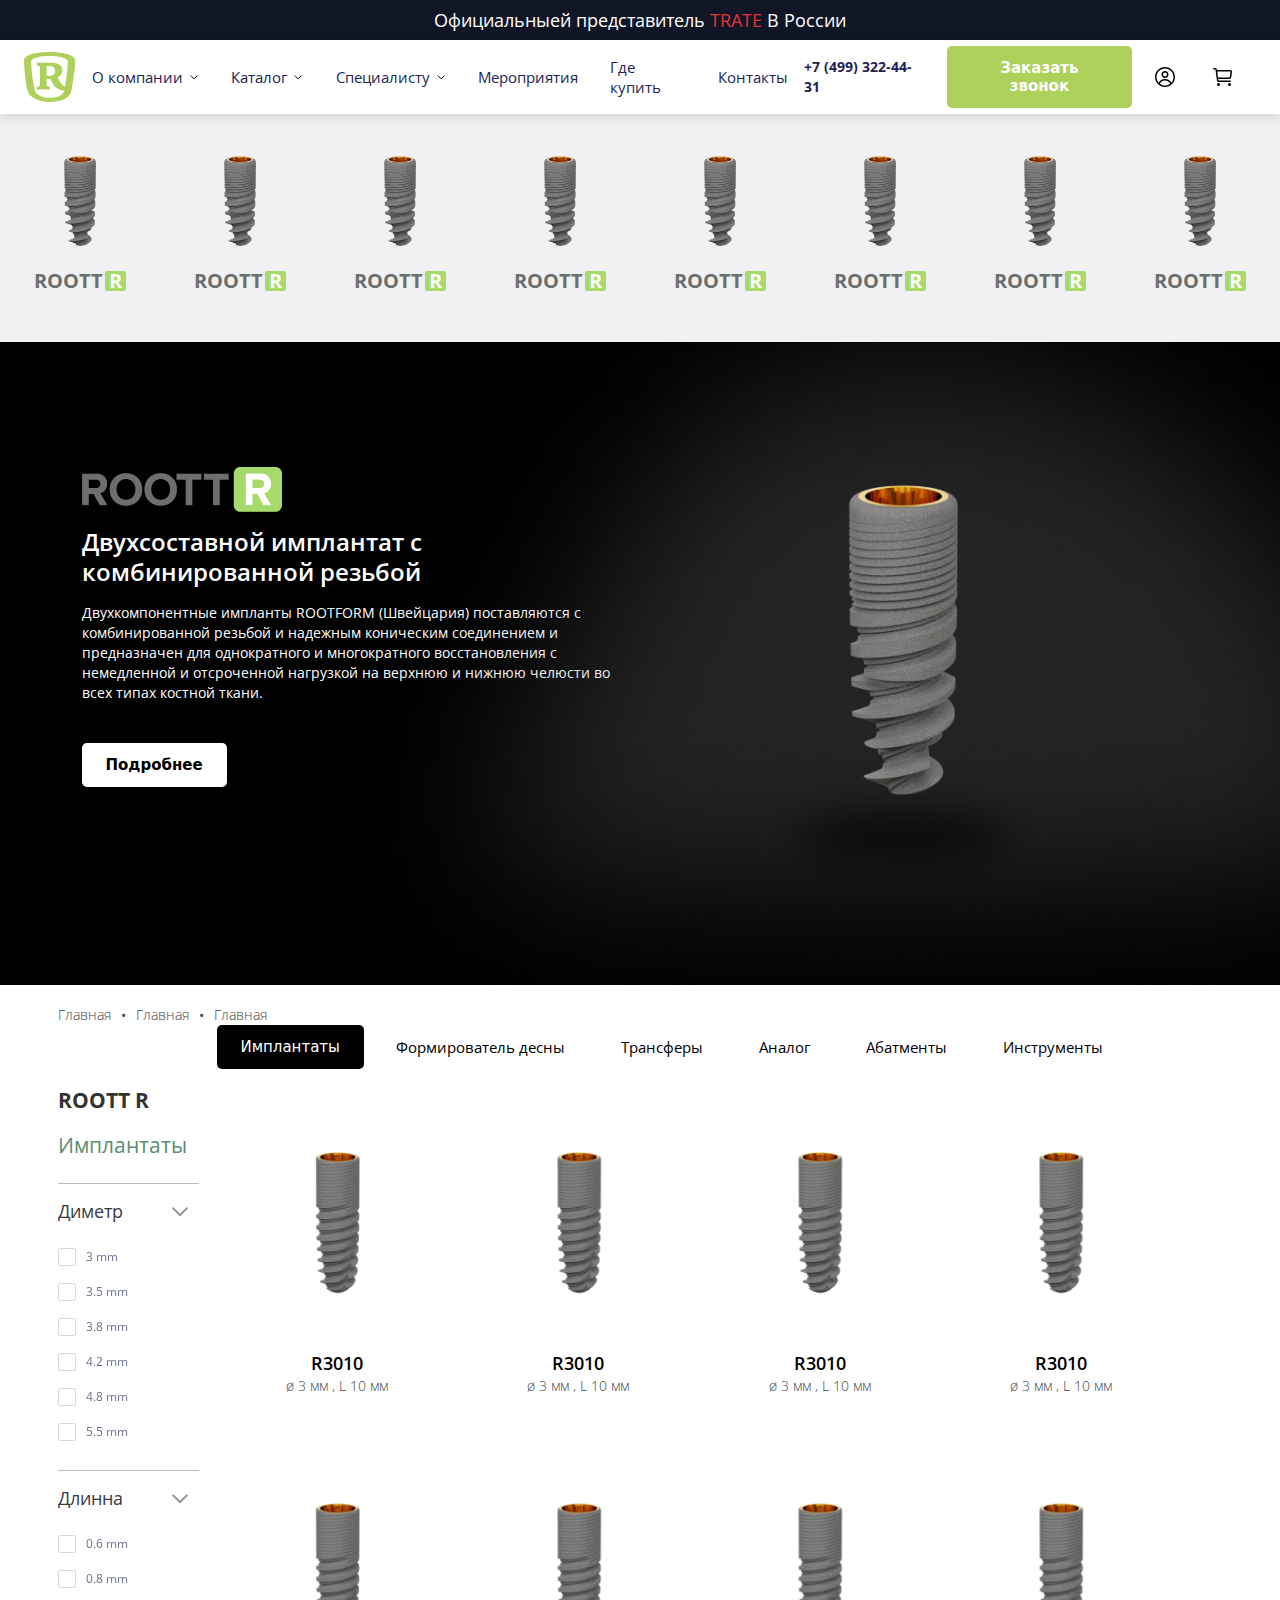
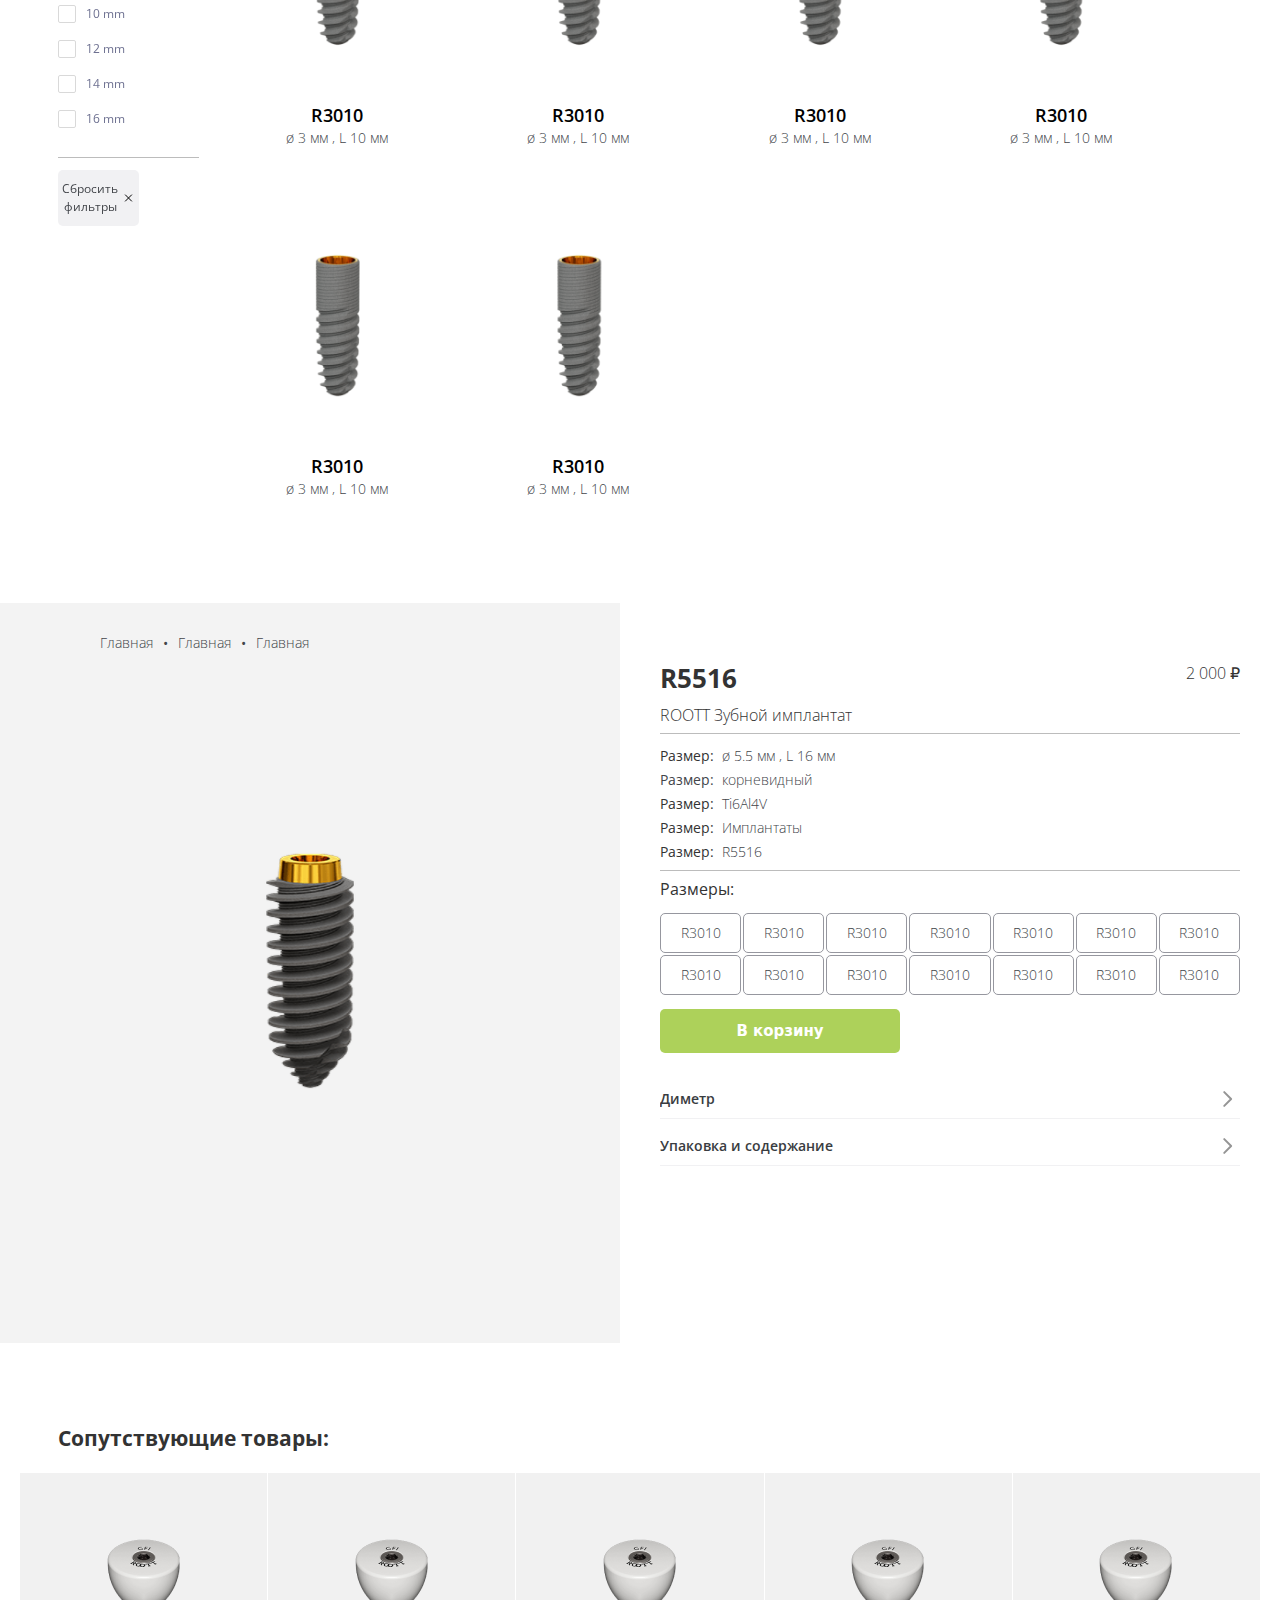
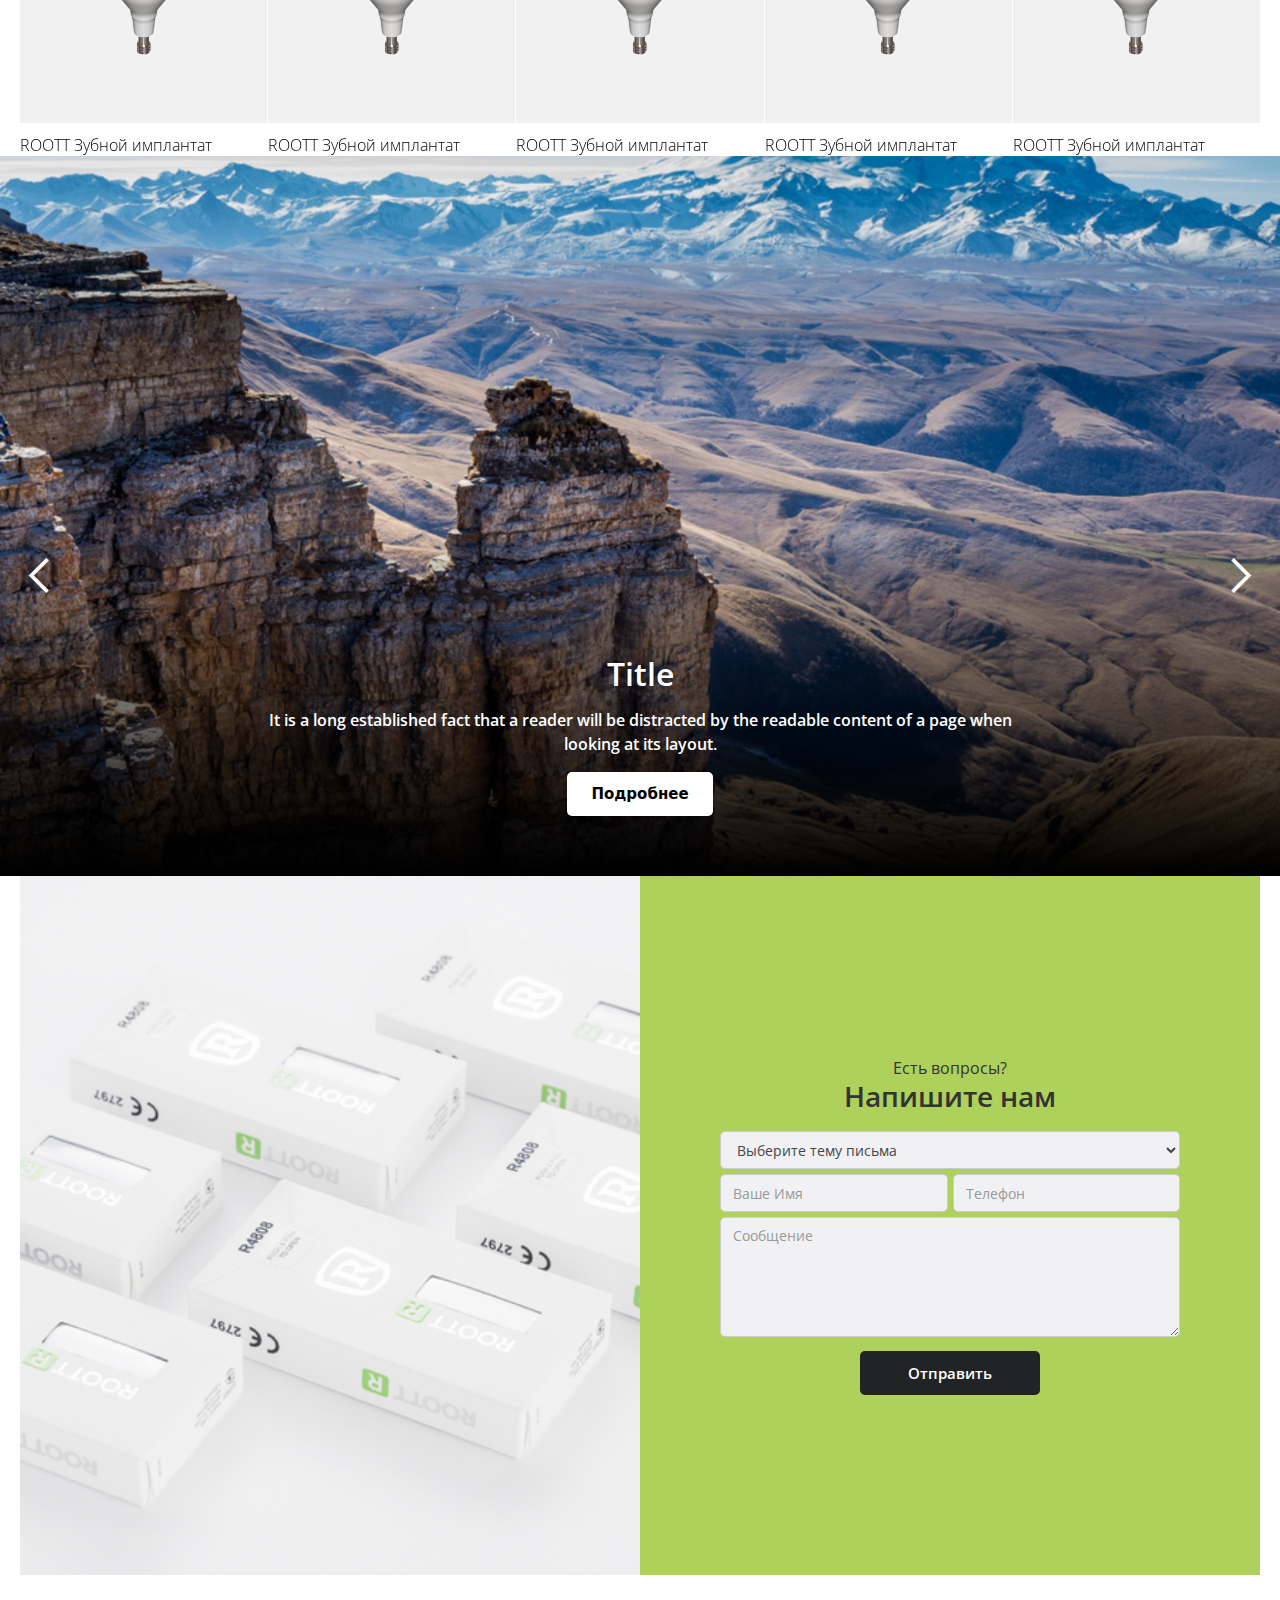
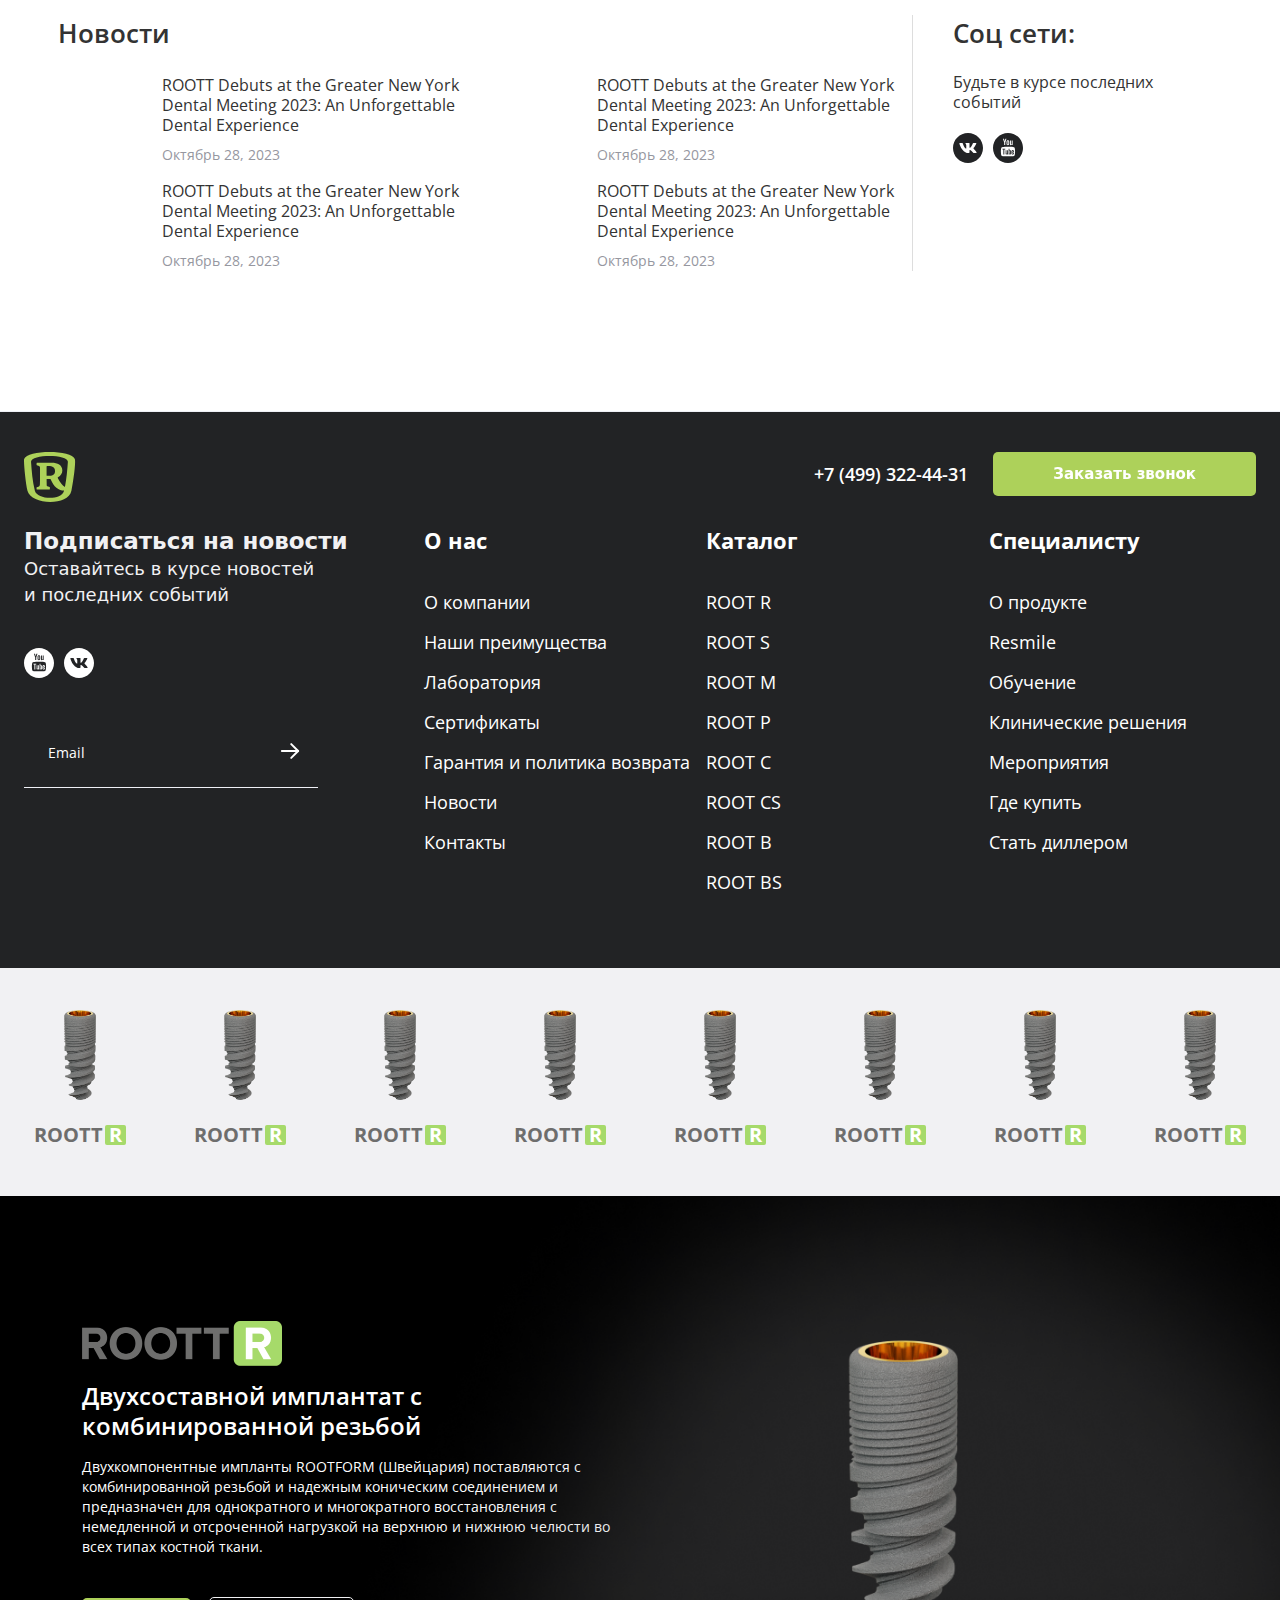
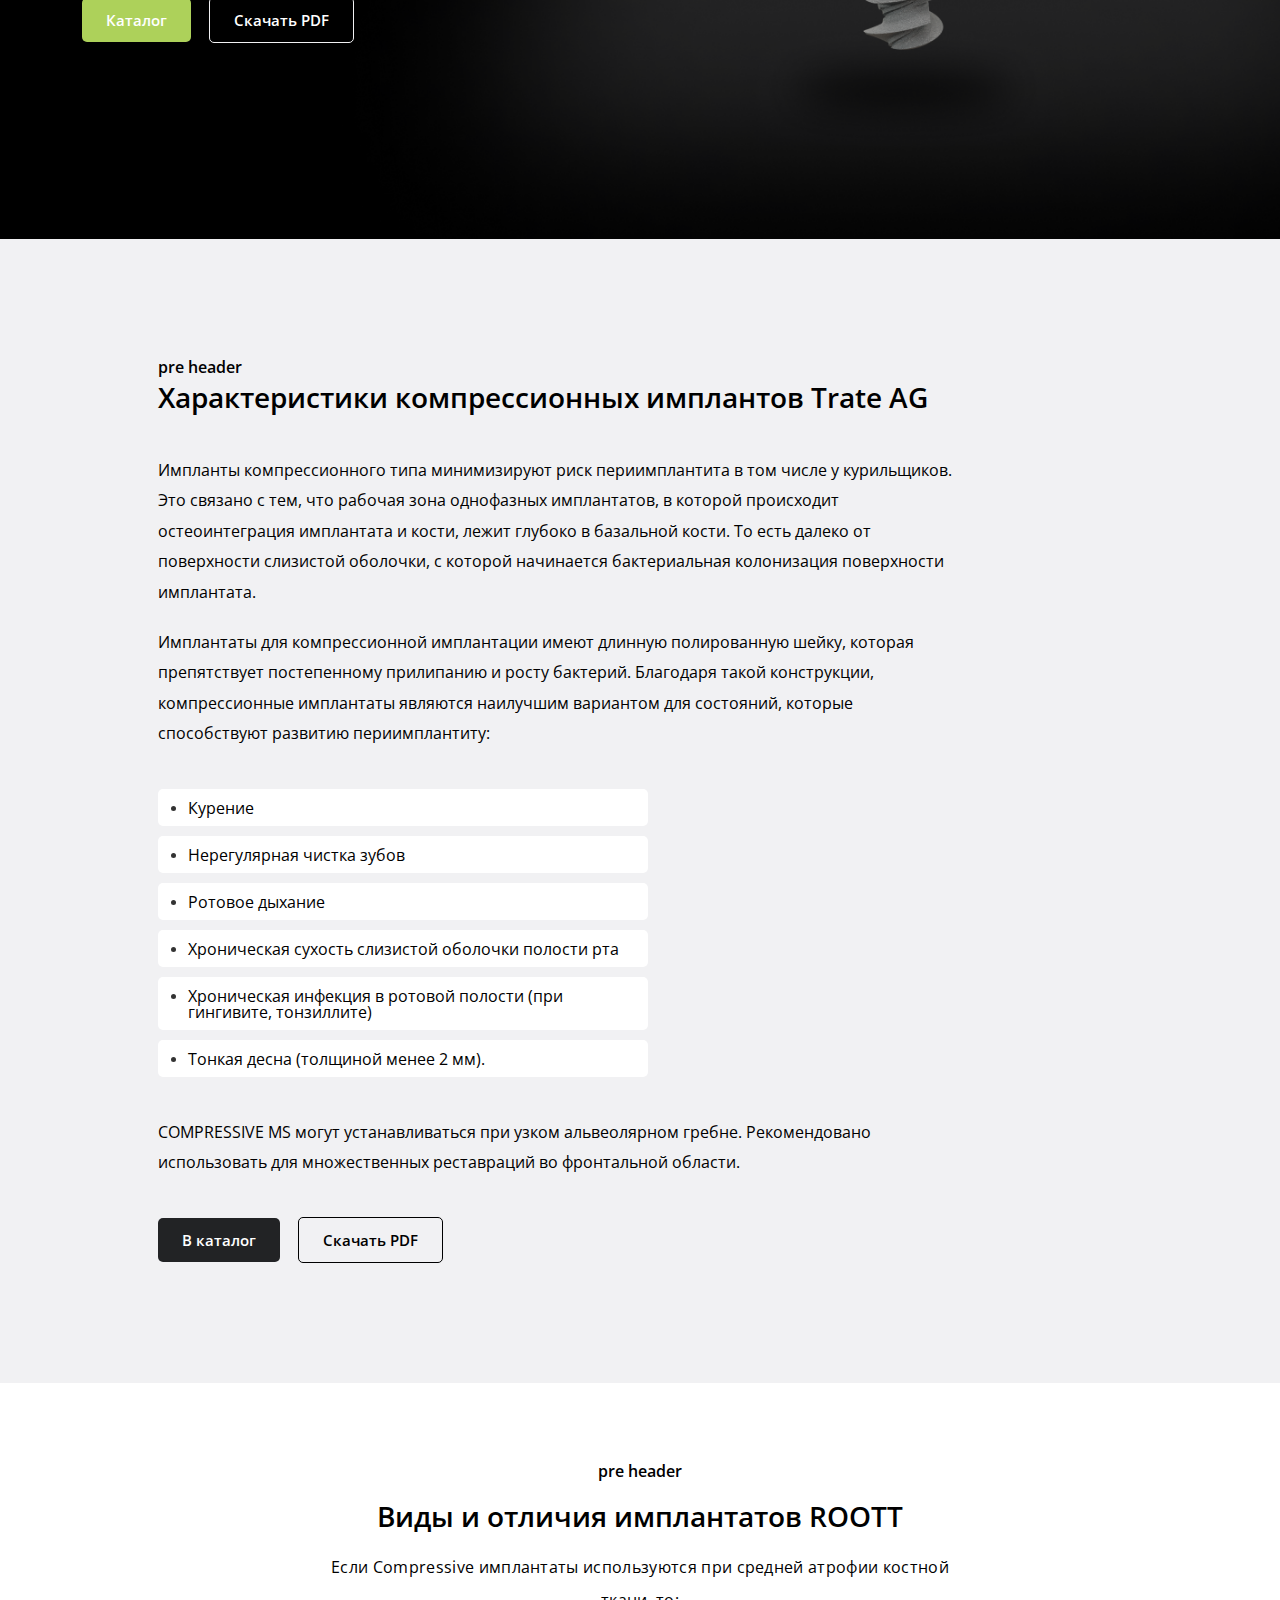
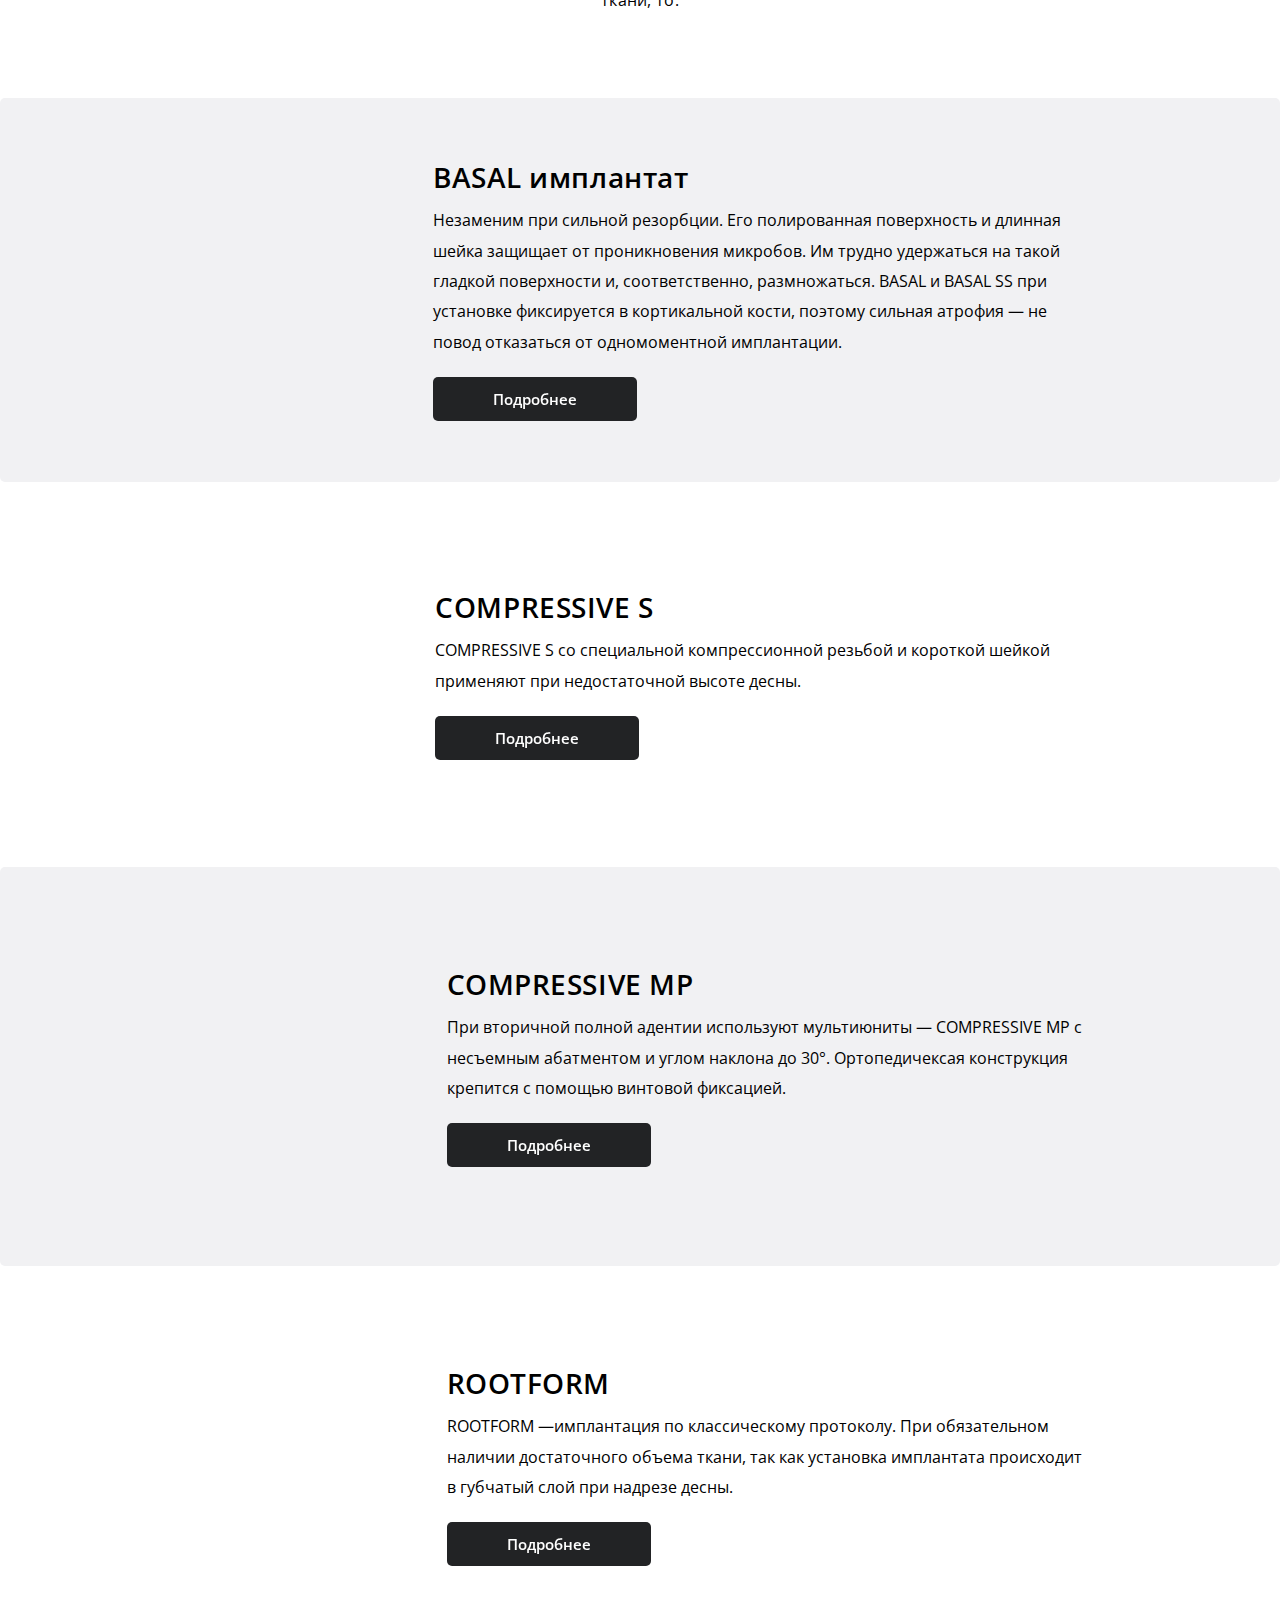
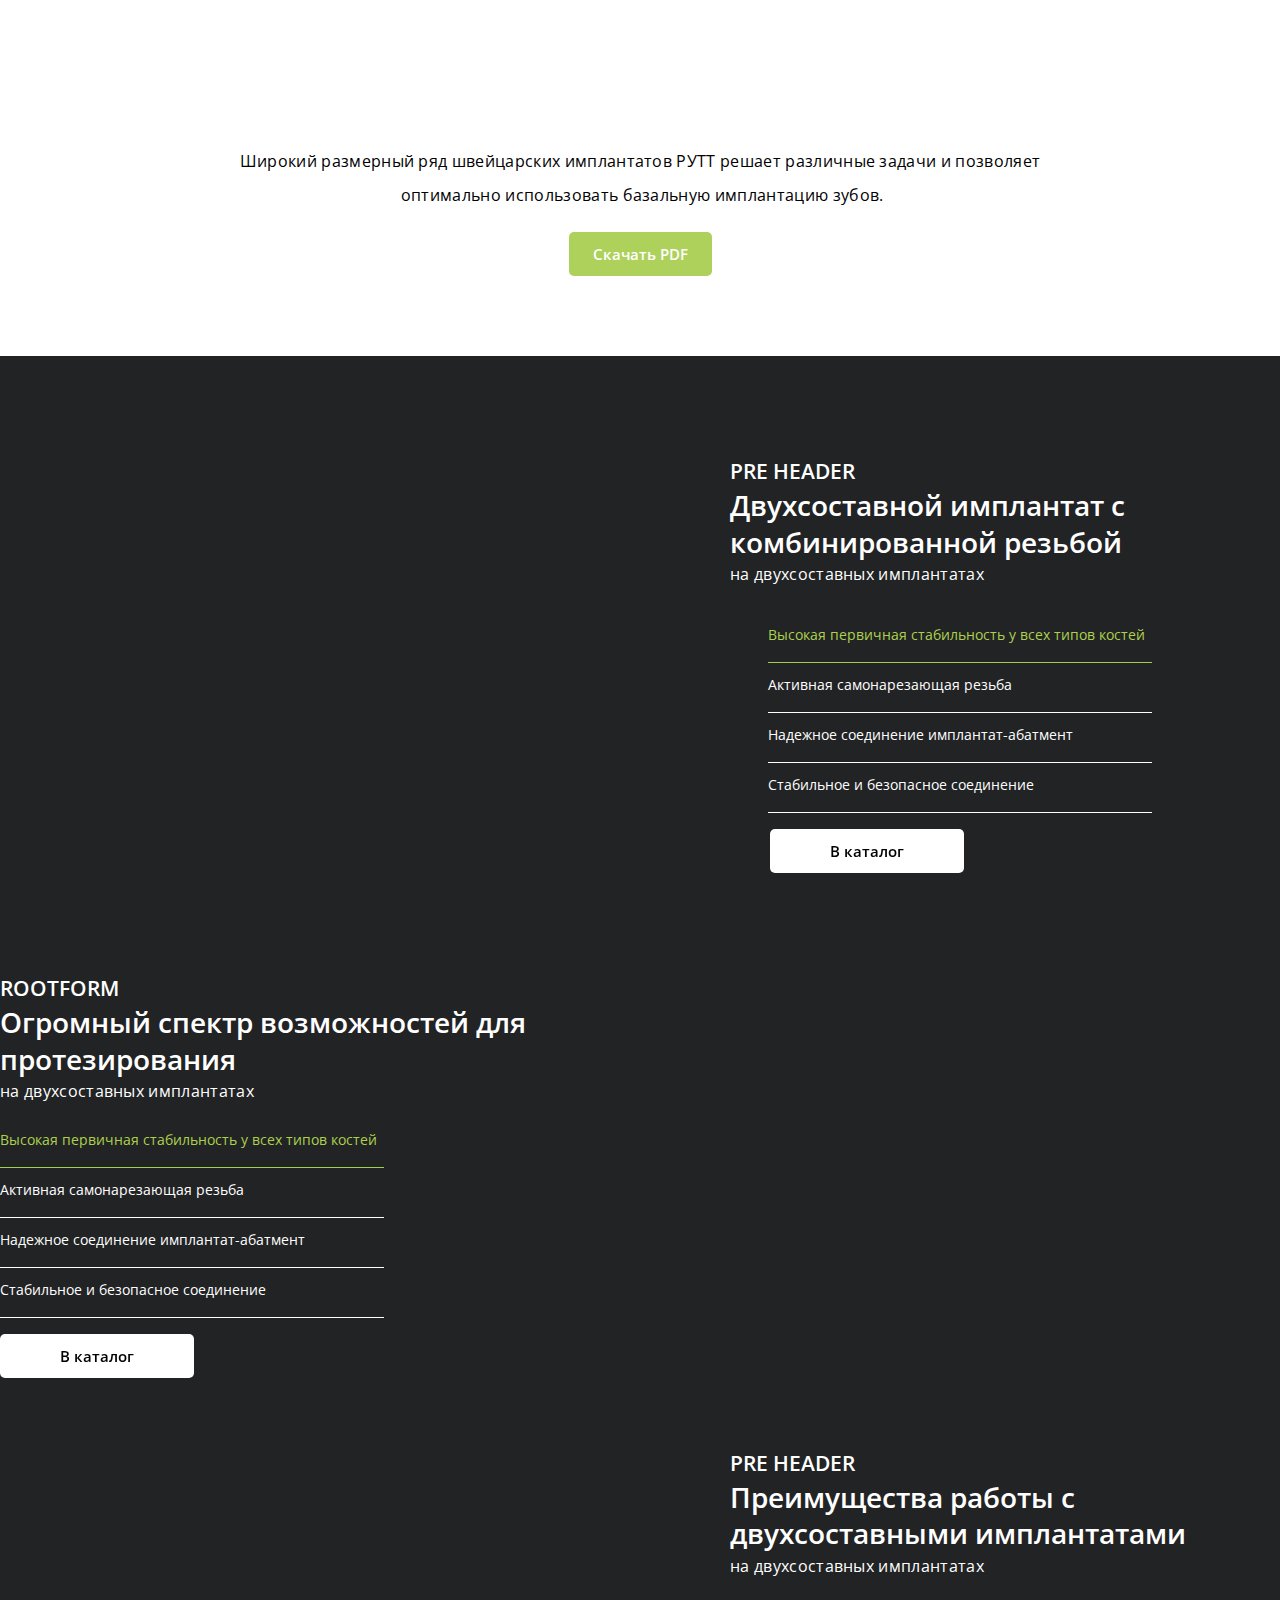
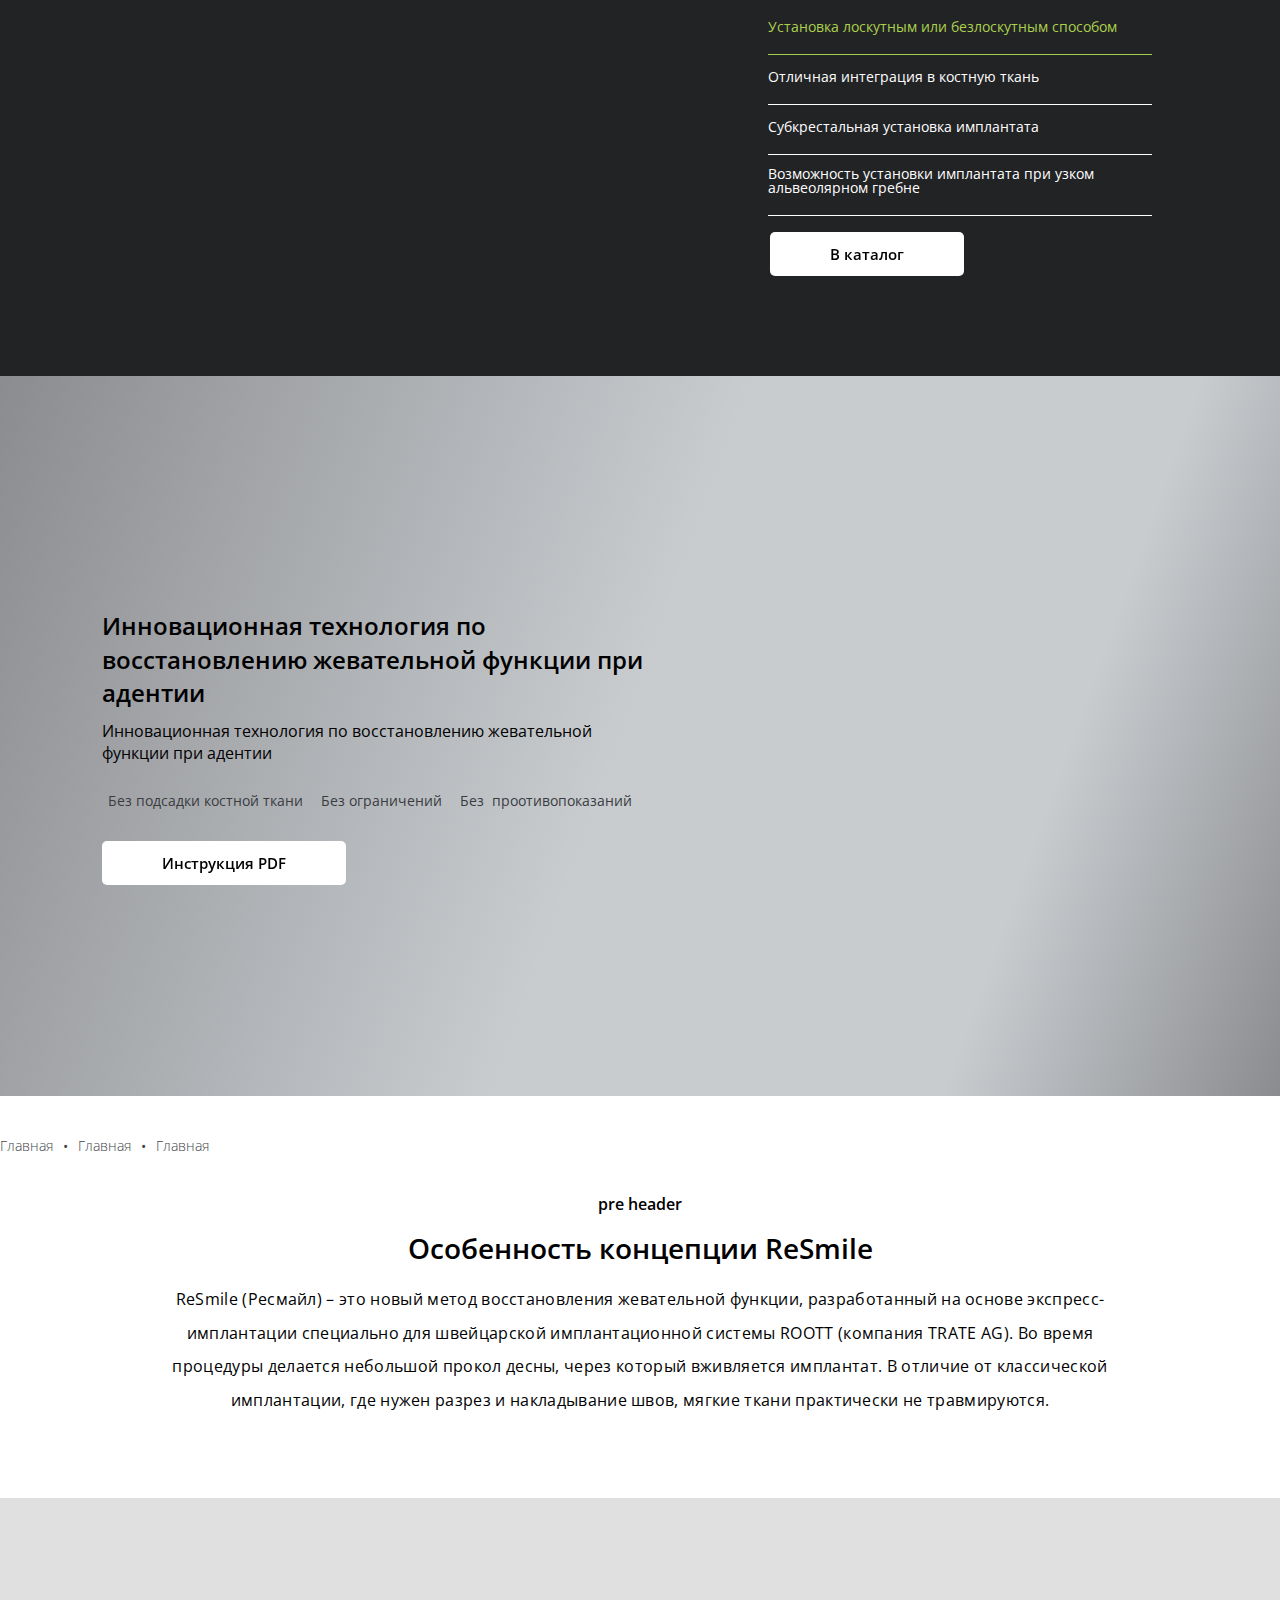
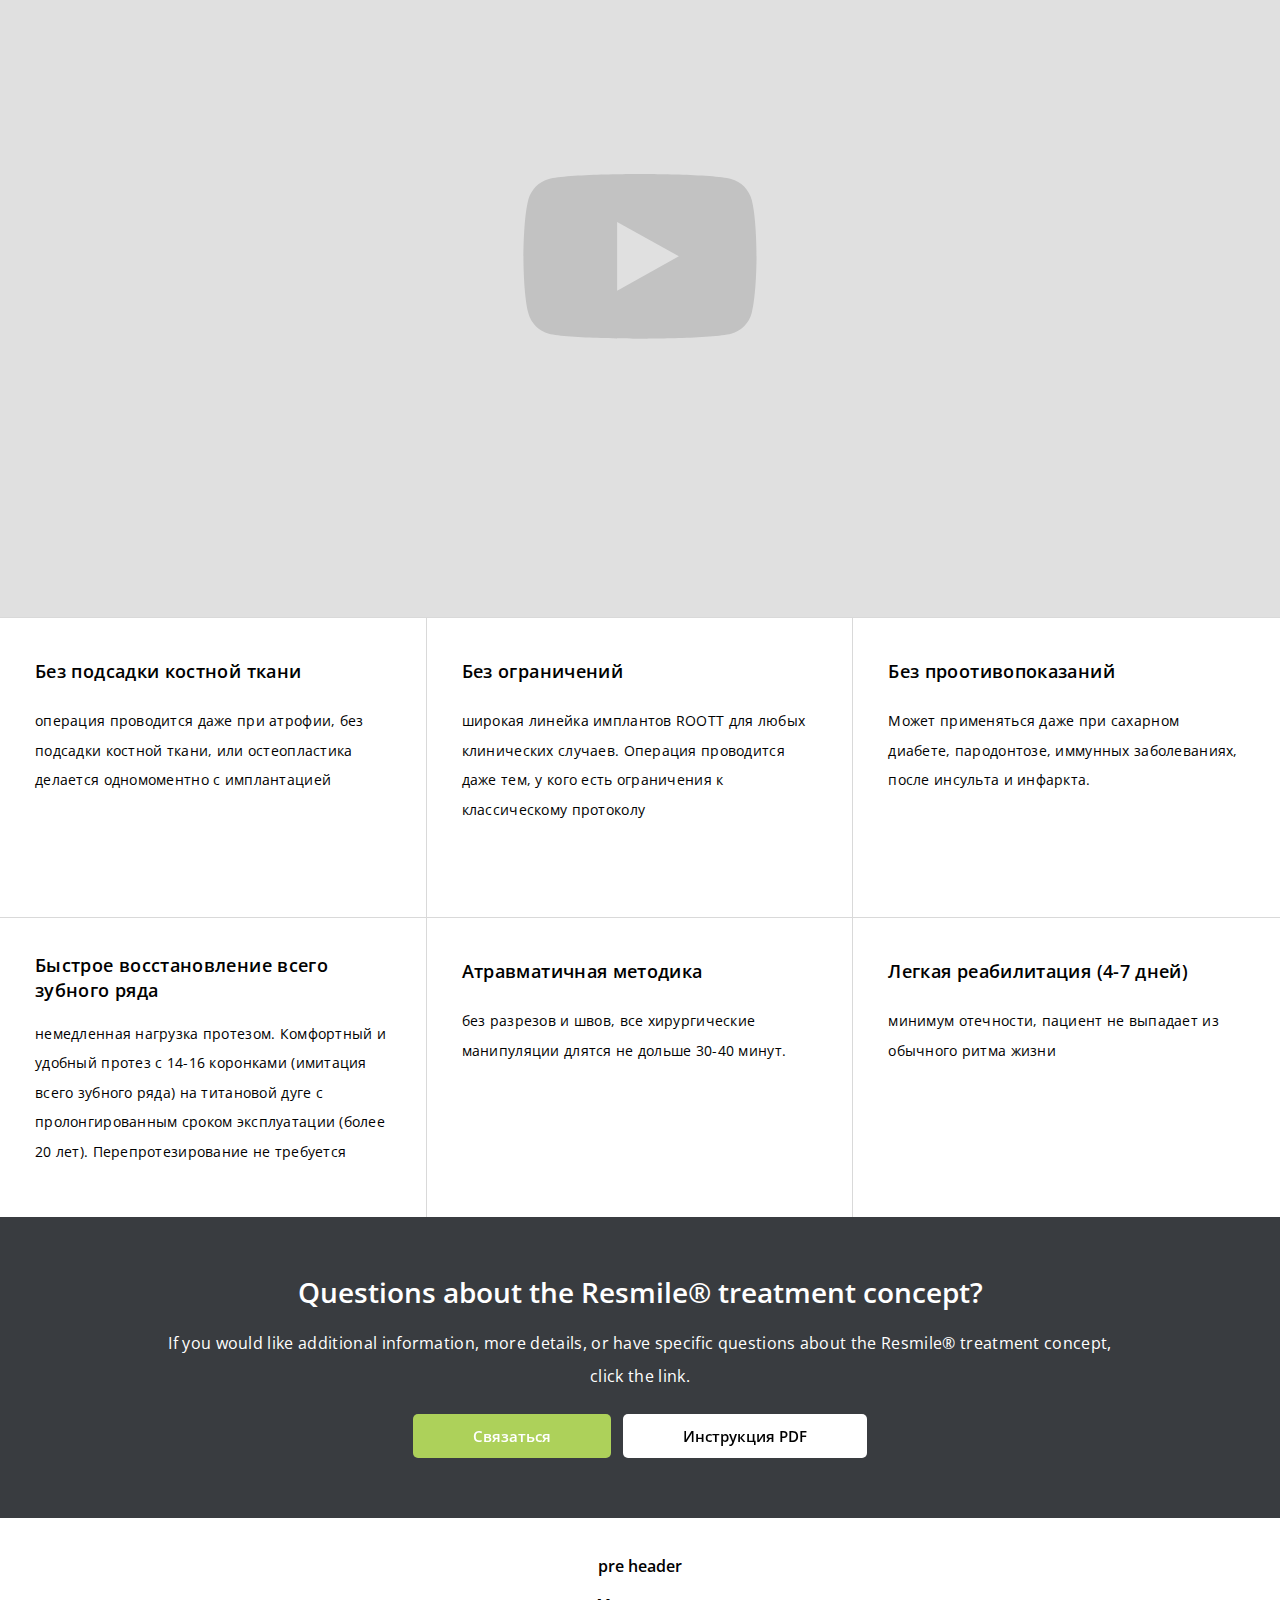
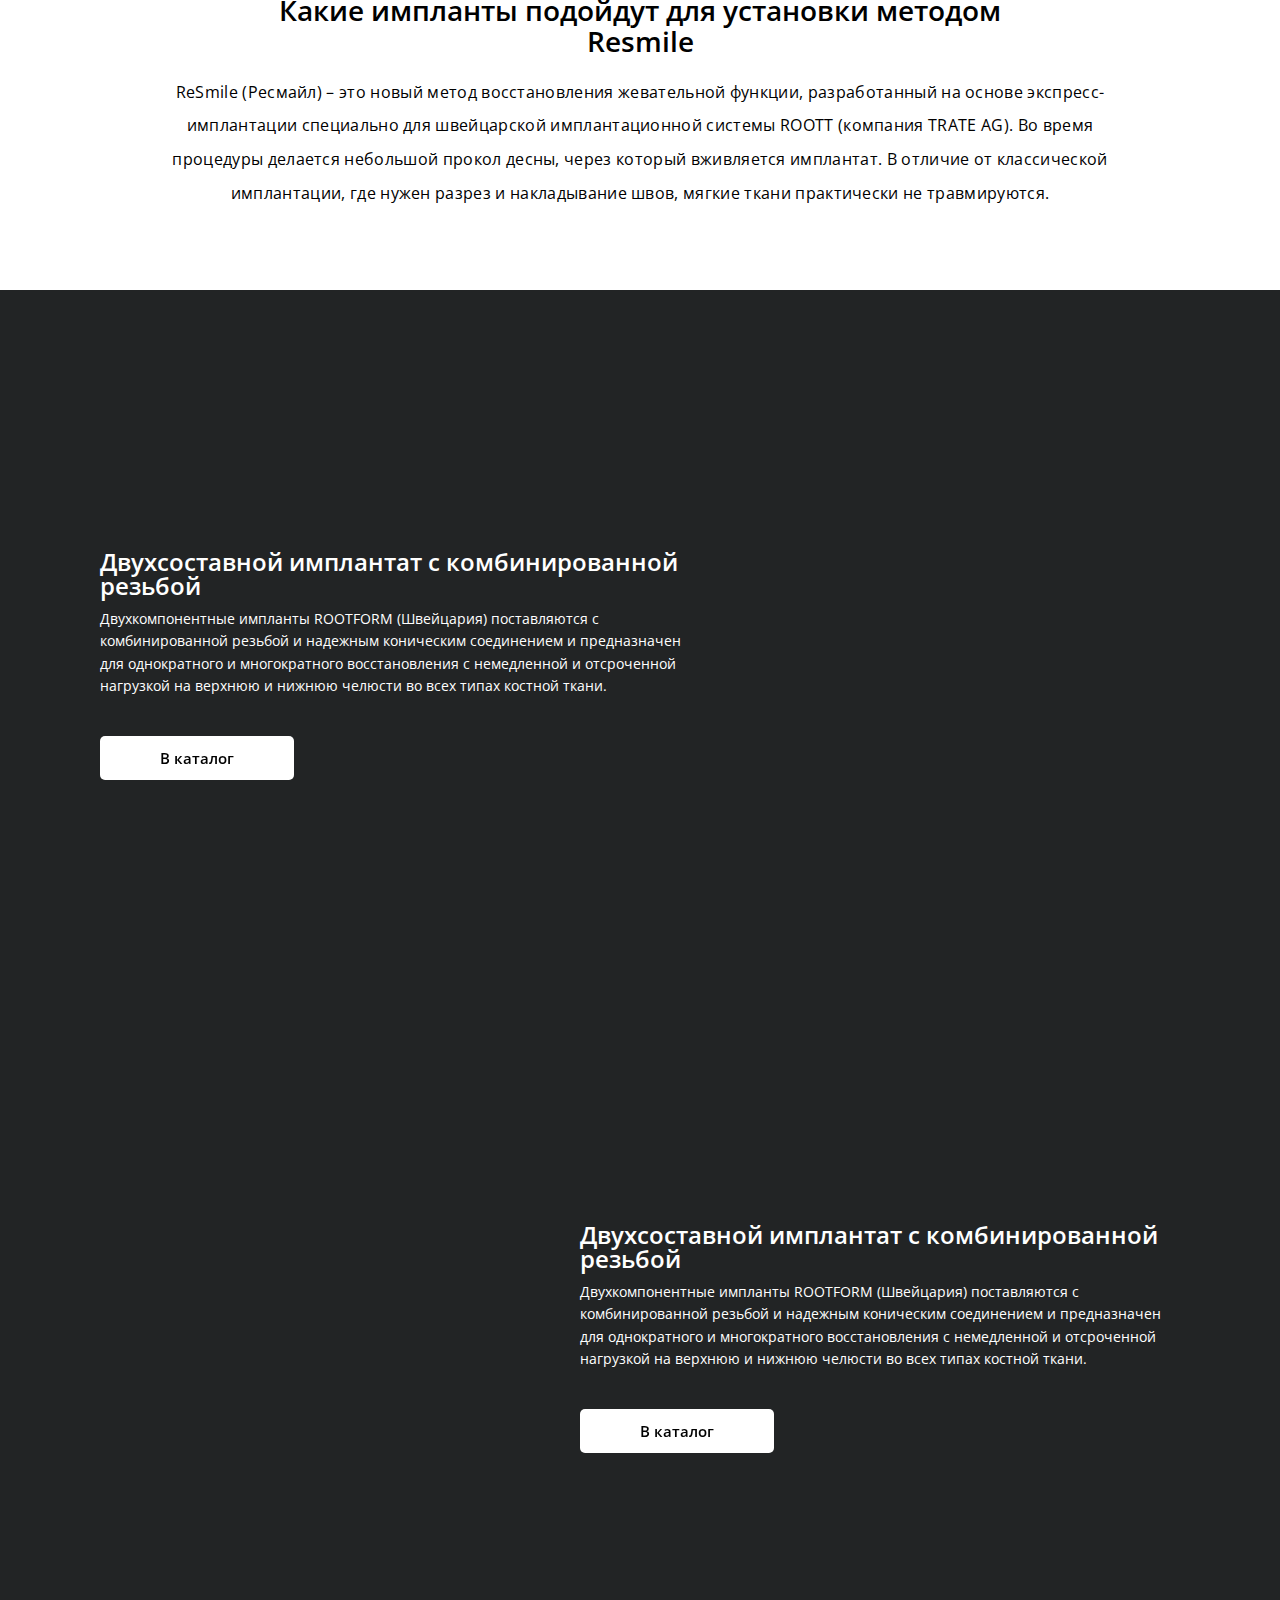
==== commit ec429070: "asd" ====
--- a/index.htm
+++ b/index.htm
@@ -6,7 +6,7 @@
     <title>Root Implants</title>
     <meta content="width=device-width, initial-scale=1" name="viewport">
     <meta content="Webflow" name="generator">
-    <link href="65f70bb2b9086115817c1569/css/main.css" rel="stylesheet" type="text/css">
+    <link href="65f70bb2b9086115817c1569/css/root-implants.webflow.3eaaf831d.css" rel="stylesheet" type="text/css">
     <style>
         @media (min-width:992px) {
             html.w-mod-js:not(.w-mod-ix) [data-w-id="fab8d4db-71a8-a161-a2b3-8e874c840c0b"] {
@@ -58,9 +58,82 @@
             n.className += t + "js", ("ontouchstart" in o || o.DocumentTouch && c instanceof DocumentTouch) && (n.className += t + "touch")
         }(window, document);
     </script>
+    <link href="img/favicon.ico" rel="shortcut icon" type="image/x-icon">
+    <link href="img/webclip.png" rel="apple-touch-icon">
 </head>
 
 <body class="body">
+    <div data-w-id="5432e888-ce5f-325c-8aba-122695d7388d" class="right-info-menu-contact">
+        <div class="div-block-8">
+            <div class="div-block-12">
+                <a data-w-id="56598885-8e35-0831-5b5c-661cb94fd5bd" href="#" class="link-block w-inline-block"><img src="65f70bb2b9086115817c1569/66040d32b39cfc5e29a1cbb7_clolse-mob.svg" loading="lazy" alt=""></a>
+            </div>
+            <div class="div-block-9">
+                <div id="w-node-_5c2a8af2-69ba-83f3-b35f-2db94fd0ce7d-11bd7221" class="div-block-10">
+                    <h4 id="w-node-a30165a5-d434-7232-37cb-cd884d9f45ff-11bd7221" class="heading-2">Упаковка имплантатов Rootform</h4>
+                    <div id="w-node-_6a1dcbd1-c037-cdea-64ca-6a5f33e7a5f0-11bd7221" class="text-block-8">Каждый имплантат поставляется в стерильной упаковке с многофункциональным носителем, двухкомпонентным (разборным) держателем, винтом - заглушкой и этикетками для клинических записей.</div>
+                    <div id="w-node-_3ef727db-e4a1-26d8-e61b-a55dacea05ab-11bd7221" class="text-block-7">Содержание каждой коробки:</div>
+                    <ul id="w-node-_0a6432b5-5253-5d03-f44d-0601c8f0b66f-11bd7221" role="list" class="list">
+                        <li>
+                            <div class="text-block-9">Внешняя картонная коробка с гамма-индикатором</div>
+                        </li>
+                        <li>
+                            <div>Стерильный блистер с имплантатом Rootform</div>
+                        </li>
+                        <li>
+                            <div>Многофункциональный носитель с крепежным винтом</div>
+                        </li>
+                        <li>
+                            <div>Двухкомпонентный (разборный) держатель</div>
+                        </li>
+                        <li>
+                            <div>Винт - заглушка</div>
+                        </li>
+                        <li>
+                            <div>Этикетки для клинических записей</div>
+                        </li>
+                    </ul>
+                </div>
+                <div id="w-node-c120b7f5-b93a-c65a-87d4-af81dbe02c36-11bd7221" class="div-block-11">
+                    <a data-w-id="fa0798f8-4165-1386-bb4e-ee65641c092e" href="#" class="close-r w-inline-block"><img src="65f70bb2b9086115817c1569/6603ffb9d94b2650fd4be427_close.svg" loading="lazy" alt="" class="image-5"></a>
+                </div>
+            </div>
+        </div>
+    </div>
+    <div class="right-info-menu">
+        <div class="div-block-8">
+            <div class="div-block-9">
+                <div id="w-node-d99c12a7-c1c8-3f38-7328-bc53d0fe148d-11bd7221" class="div-block-10">
+                    <h4 id="w-node-d99c12a7-c1c8-3f38-7328-bc53d0fe148e-11bd7221" class="heading-2">Упаковка имплантатов Rootform</h4>
+                    <div id="w-node-d99c12a7-c1c8-3f38-7328-bc53d0fe1490-11bd7221" class="text-block-8">Каждый имплантат поставляется в стерильной упаковке с многофункциональным носителем, двухкомпонентным (разборным) держателем, винтом - заглушкой и этикетками для клинических записей.</div>
+                    <div id="w-node-d99c12a7-c1c8-3f38-7328-bc53d0fe1492-11bd7221" class="text-block-7">Содержание каждой коробки:</div>
+                    <ul id="w-node-d99c12a7-c1c8-3f38-7328-bc53d0fe1494-11bd7221" role="list" class="list">
+                        <li>
+                            <div class="text-block-9">Внешняя картонная коробка с гамма-индикатором</div>
+                        </li>
+                        <li>
+                            <div>Стерильный блистер с имплантатом Rootform</div>
+                        </li>
+                        <li>
+                            <div>Многофункциональный носитель с крепежным винтом</div>
+                        </li>
+                        <li>
+                            <div>Двухкомпонентный (разборный) держатель</div>
+                        </li>
+                        <li>
+                            <div>Винт - заглушка</div>
+                        </li>
+                        <li>
+                            <div>Этикетки для клинических записей</div>
+                        </li>
+                    </ul>
+                </div>
+                <div id="w-node-d99c12a7-c1c8-3f38-7328-bc53d0fe14a7-11bd7221" class="div-block-11">
+                    <a data-w-id="d99c12a7-c1c8-3f38-7328-bc53d0fe14a8" href="#" class="close-r w-inline-block"><img src="65f70bb2b9086115817c1569/6603ffb9d94b2650fd4be427_close.svg" loading="lazy" alt="" class="image-5"></a>
+                </div>
+            </div>
+        </div>
+    </div>
     <section class="brix---top-bar-wrapper">
         <div class="brix---top-bar-padding">
             <div class="brix---container-default w-container">
@@ -152,10 +225,22 @@
             </div>
         </div>
     </div>
-    <div class="container-main">
-        <section class="rootts-in-main">
+    <div class="v-ko">
+        <a href="#" class="v-kors w-inline-block">
+            <div class="columns w-row">
+                <div class="column w-col w-col-6">
+                    <div>В корзину</div>
+                </div>
+                <div class="column-2 w-col w-col-6">
+                    <div>3 000 ₽</div>
+                </div>
+            </div>
+        </a>
+    </div>
+    <section class="s-rootts">
+        <div class="container-main">
             <div class="roott-main">
-                <a data-w-id="ed4f5bcb-7146-21fc-b6b0-74badeedec72" href="#" class="roott-card w-inline-block">
+                <a data-w-id="a3a0bf42-62d0-9e00-9208-f005024da465" href="#" class="roott-card w-inline-block">
                     <div class="roott-card-inner"><img src="65f70bb2b9086115817c1569/66012c5c5bd711b2ab038c91_ROOTT%20R%209.png" loading="lazy" alt="" class="roott-image">
                         <div class="div-block-6">
                             <div class="text-block-5">ROOTT</div>
@@ -164,7 +249,7 @@
                     </div>
                     <div style="width:0%" class="roott-select"></div>
                 </a>
-                <a data-w-id="f552435f-8c5e-1c0a-3cec-81b70a46dfc9" href="#" class="roott-card w-inline-block">
+                <a data-w-id="a3a0bf42-62d0-9e00-9208-f005024da46e" href="#" class="roott-card w-inline-block">
                     <div class="roott-card-inner"><img src="65f70bb2b9086115817c1569/66012c5c5bd711b2ab038c91_ROOTT%20R%209.png" loading="lazy" alt="" class="roott-image">
                         <div class="div-block-6">
                             <div class="text-block-5">ROOTT</div>
@@ -173,7 +258,7 @@
                     </div>
                     <div style="width:0%" class="roott-select"></div>
                 </a>
-                <a data-w-id="f940b378-44cd-4f17-7f0f-279b6799b405" href="#" class="roott-card w-inline-block">
+                <a data-w-id="a3a0bf42-62d0-9e00-9208-f005024da477" href="#" class="roott-card w-inline-block">
                     <div class="roott-card-inner"><img src="65f70bb2b9086115817c1569/66012c5c5bd711b2ab038c91_ROOTT%20R%209.png" loading="lazy" alt="" class="roott-image">
                         <div class="div-block-6">
                             <div class="text-block-5">ROOTT</div>
@@ -182,7 +267,7 @@
                     </div>
                     <div style="width:0%" class="roott-select"></div>
                 </a>
-                <a data-w-id="7b7f1442-b778-a489-7072-a9561d5d61c0" href="#" class="roott-card w-inline-block">
+                <a data-w-id="a3a0bf42-62d0-9e00-9208-f005024da480" href="#" class="roott-card w-inline-block">
                     <div class="roott-card-inner"><img src="65f70bb2b9086115817c1569/66012c5c5bd711b2ab038c91_ROOTT%20R%209.png" loading="lazy" alt="" class="roott-image">
                         <div class="div-block-6">
                             <div class="text-block-5">ROOTT</div>
@@ -191,7 +276,7 @@
                     </div>
                     <div style="width:0%" class="roott-select"></div>
                 </a>
-                <a data-w-id="a00d6722-2b12-eaa6-fbeb-6b3f81a97a62" href="#" class="roott-card w-inline-block">
+                <a data-w-id="a3a0bf42-62d0-9e00-9208-f005024da489" href="#" class="roott-card w-inline-block">
                     <div class="roott-card-inner"><img src="65f70bb2b9086115817c1569/66012c5c5bd711b2ab038c91_ROOTT%20R%209.png" loading="lazy" alt="" class="roott-image">
                         <div class="div-block-6">
                             <div class="text-block-5">ROOTT</div>
@@ -200,7 +285,7 @@
                     </div>
                     <div style="width:0%" class="roott-select"></div>
                 </a>
-                <a data-w-id="424a9c6e-8fe3-895f-9e1f-76d544e0ac19" href="#" class="roott-card w-inline-block">
+                <a data-w-id="a3a0bf42-62d0-9e00-9208-f005024da492" href="#" class="roott-card w-inline-block">
                     <div class="roott-card-inner"><img src="65f70bb2b9086115817c1569/66012c5c5bd711b2ab038c91_ROOTT%20R%209.png" loading="lazy" alt="" class="roott-image">
                         <div class="div-block-6">
                             <div class="text-block-5">ROOTT</div>
@@ -209,7 +294,7 @@
                     </div>
                     <div style="width:0%" class="roott-select"></div>
                 </a>
-                <a data-w-id="8fca1f50-780a-09e8-c908-5045fd072f5b" href="#" class="roott-card w-inline-block">
+                <a data-w-id="a3a0bf42-62d0-9e00-9208-f005024da49b" href="#" class="roott-card w-inline-block">
                     <div class="roott-card-inner"><img src="65f70bb2b9086115817c1569/66012c5c5bd711b2ab038c91_ROOTT%20R%209.png" loading="lazy" alt="" class="roott-image">
                         <div class="div-block-6">
                             <div class="text-block-5">ROOTT</div>
@@ -218,7 +303,7 @@
                     </div>
                     <div style="width:0%" class="roott-select"></div>
                 </a>
-                <a data-w-id="e5f53972-1620-38d9-adca-fda622cc6d00" href="#" class="roott-card w-inline-block">
+                <a data-w-id="a3a0bf42-62d0-9e00-9208-f005024da4a4" href="#" class="roott-card w-inline-block">
                     <div class="roott-card-inner"><img src="65f70bb2b9086115817c1569/66012c5c5bd711b2ab038c91_ROOTT%20R%209.png" loading="lazy" alt="" class="roott-image">
                         <div class="div-block-6">
                             <div class="text-block-5">ROOTT</div>
@@ -228,8 +313,8 @@
                     <div style="width:0%" class="roott-select"></div>
                 </a>
             </div>
-        </section>
-    </div>
+        </div>
+    </section>
     <div class="brix---hero-bg-image-dark">
         <div class="brix---container-default-3 w-container">
             <div class="w-layout-grid brix---grid-2-col---1-col-t">
@@ -359,11 +444,12 @@
                     </div>
                 </div>
                 <div id="w-node-c08204ea-56a2-aaa7-3212-f03f9838a955-11bd7221" class="gallery-grid">
-                    <div class="cat-1"><a href="#" class="brix---btn-cat w-button">Имплантаты</a><a href="#" class="brix---btn-cat-normal w-button">Формирователь десны</a><a href="#" class="brix---btn-cat-normal w-button">Трансферы</a><a href="#" class="brix---btn-cat-normal w-button">Аналог</a>
-                        <a href="#" class="brix---btn-cat-normal w-button">Абатменты</a><a href="#" class="brix---btn-cat-normal w-button">Инструменты</a></div>
+                    <div class="cat-1">
+                        <a href="#" class="filters w-inline-block"><img src="65f70bb2b9086115817c1569/66041dd969a5d9c159f93534_SlidersHorizontal.svg" loading="lazy" alt="" class="image-6"></a><a href="#" class="brix---btn-cat w-button">Имплантаты</a><a href="#" class="brix---btn-cat-normal w-button">Формирователь десны</a>
+                        <a href="#" class="brix---btn-cat-normal w-button">Трансферы</a><a href="#" class="brix---btn-cat-normal w-button">Аналог</a><a href="#" class="brix---btn-cat-normal w-button">Абатменты</a><a href="#" class="brix---btn-cat-normal w-button">Инструменты</a></div>
                     <div class="gird-cards">
                         <a id="w-node-_299310ec-f9e1-b741-d502-d7cfb4800902-11bd7221" data-w-id="299310ec-f9e1-b741-d502-d7cfb4800902" href="#" class="brix---product-card-wrapper-v1 w-inline-block">
-                            <div class="brix---product-card-image-inside-card"><img srcset="65f70bb2b9086115817c1569/66013cc3dbe4505a6fbd2a10_pr-p-500.png 500w, 65f70bb2b9086115817c1569/66013cc3dbe4505a6fbd2a10_pr.png 510w" alt="" sizes="(max-width: 479px) 47vw, (max-width: 767px) 48vw, (max-width: 991px) 49vw, (max-width: 1439px) 229.3828125px, 169.9921875px"
+                            <div class="brix---product-card-image-inside-card"><img srcset="65f70bb2b9086115817c1569/66013cc3dbe4505a6fbd2a10_pr-p-500.png 500w, 65f70bb2b9086115817c1569/66013cc3dbe4505a6fbd2a10_pr.png 510w" alt="" sizes="(max-width: 479px) 52vw, (max-width: 767px) 48vw, (max-width: 991px) 49vw, (max-width: 1439px) 229.3828125px, 169.9921875px"
                                     src="65f70bb2b9086115817c1569/66013cc3dbe4505a6fbd2a10_pr.png" class="brix---product-card-image">
                                 <div class="brix---badge-wrapper-top-right"></div>
                             </div>
@@ -378,7 +464,7 @@
                             </div>
                         </a>
                         <a id="w-node-_238017cf-beab-b840-6347-412f32a4921a-11bd7221" data-w-id="238017cf-beab-b840-6347-412f32a4921a" href="#" class="brix---product-card-wrapper-v1 w-inline-block">
-                            <div class="brix---product-card-image-inside-card"><img srcset="65f70bb2b9086115817c1569/66013cc3dbe4505a6fbd2a10_pr-p-500.png 500w, 65f70bb2b9086115817c1569/66013cc3dbe4505a6fbd2a10_pr.png 510w" alt="" sizes="(max-width: 479px) 47vw, (max-width: 767px) 48vw, (max-width: 991px) 49vw, (max-width: 1439px) 229.40625px, 169.9921875px"
+                            <div class="brix---product-card-image-inside-card"><img srcset="65f70bb2b9086115817c1569/66013cc3dbe4505a6fbd2a10_pr-p-500.png 500w, 65f70bb2b9086115817c1569/66013cc3dbe4505a6fbd2a10_pr.png 510w" alt="" sizes="(max-width: 479px) 52vw, (max-width: 767px) 48vw, (max-width: 991px) 49vw, (max-width: 1439px) 229.40625px, 169.9921875px"
                                     src="65f70bb2b9086115817c1569/66013cc3dbe4505a6fbd2a10_pr.png" class="brix---product-card-image">
                                 <div class="brix---badge-wrapper-top-right"></div>
                             </div>
@@ -393,7 +479,7 @@
                             </div>
                         </a>
                         <a id="w-node-_57caa0f0-dee6-8e57-aa86-530ea0bc124f-11bd7221" data-w-id="57caa0f0-dee6-8e57-aa86-530ea0bc124f" href="#" class="brix---product-card-wrapper-v1 w-inline-block">
-                            <div class="brix---product-card-image-inside-card"><img srcset="65f70bb2b9086115817c1569/66013cc3dbe4505a6fbd2a10_pr-p-500.png 500w, 65f70bb2b9086115817c1569/66013cc3dbe4505a6fbd2a10_pr.png 510w" alt="" sizes="(max-width: 479px) 47vw, (max-width: 767px) 48vw, (max-width: 991px) 49vw, (max-width: 1439px) 229.40625px, 169.9921875px"
+                            <div class="brix---product-card-image-inside-card"><img srcset="65f70bb2b9086115817c1569/66013cc3dbe4505a6fbd2a10_pr-p-500.png 500w, 65f70bb2b9086115817c1569/66013cc3dbe4505a6fbd2a10_pr.png 510w" alt="" sizes="(max-width: 479px) 52vw, (max-width: 767px) 48vw, (max-width: 991px) 49vw, (max-width: 1439px) 229.40625px, 169.9921875px"
                                     src="65f70bb2b9086115817c1569/66013cc3dbe4505a6fbd2a10_pr.png" class="brix---product-card-image">
                                 <div class="brix---badge-wrapper-top-right"></div>
                             </div>
@@ -408,7 +494,7 @@
                             </div>
                         </a>
                         <a id="w-node-a49eb04a-7526-9ca6-1f70-79149f3ff9da-11bd7221" data-w-id="a49eb04a-7526-9ca6-1f70-79149f3ff9da" href="#" class="brix---product-card-wrapper-v1 w-inline-block">
-                            <div class="brix---product-card-image-inside-card"><img srcset="65f70bb2b9086115817c1569/66013cc3dbe4505a6fbd2a10_pr-p-500.png 500w, 65f70bb2b9086115817c1569/66013cc3dbe4505a6fbd2a10_pr.png 510w" alt="" sizes="(max-width: 479px) 47vw, (max-width: 767px) 48vw, (max-width: 991px) 49vw, (max-width: 1439px) 229.40625px, 169.9921875px"
+                            <div class="brix---product-card-image-inside-card"><img srcset="65f70bb2b9086115817c1569/66013cc3dbe4505a6fbd2a10_pr-p-500.png 500w, 65f70bb2b9086115817c1569/66013cc3dbe4505a6fbd2a10_pr.png 510w" alt="" sizes="(max-width: 479px) 52vw, (max-width: 767px) 48vw, (max-width: 991px) 49vw, (max-width: 1439px) 229.40625px, 169.9921875px"
                                     src="65f70bb2b9086115817c1569/66013cc3dbe4505a6fbd2a10_pr.png" class="brix---product-card-image">
                                 <div class="brix---badge-wrapper-top-right"></div>
                             </div>
@@ -423,7 +509,7 @@
                             </div>
                         </a>
                         <a id="w-node-_8c742410-8092-599b-b699-a630065af984-11bd7221" data-w-id="8c742410-8092-599b-b699-a630065af984" href="#" class="brix---product-card-wrapper-v1 w-inline-block">
-                            <div class="brix---product-card-image-inside-card"><img srcset="65f70bb2b9086115817c1569/66013cc3dbe4505a6fbd2a10_pr-p-500.png 500w, 65f70bb2b9086115817c1569/66013cc3dbe4505a6fbd2a10_pr.png 510w" alt="" sizes="(max-width: 479px) 47vw, (max-width: 767px) 48vw, (max-width: 991px) 49vw, (max-width: 1439px) 229.3828125px, 169.9921875px"
+                            <div class="brix---product-card-image-inside-card"><img srcset="65f70bb2b9086115817c1569/66013cc3dbe4505a6fbd2a10_pr-p-500.png 500w, 65f70bb2b9086115817c1569/66013cc3dbe4505a6fbd2a10_pr.png 510w" alt="" sizes="(max-width: 479px) 52vw, (max-width: 767px) 48vw, (max-width: 991px) 49vw, (max-width: 1439px) 229.3828125px, 169.9921875px"
                                     src="65f70bb2b9086115817c1569/66013cc3dbe4505a6fbd2a10_pr.png" class="brix---product-card-image">
                                 <div class="brix---badge-wrapper-top-right"></div>
                             </div>
@@ -438,7 +524,7 @@
                             </div>
                         </a>
                         <a id="w-node-_7626ac61-4bf6-49a1-2e7c-3d5682615982-11bd7221" data-w-id="7626ac61-4bf6-49a1-2e7c-3d5682615982" href="#" class="brix---product-card-wrapper-v1 w-inline-block">
-                            <div class="brix---product-card-image-inside-card"><img srcset="65f70bb2b9086115817c1569/66013cc3dbe4505a6fbd2a10_pr-p-500.png 500w, 65f70bb2b9086115817c1569/66013cc3dbe4505a6fbd2a10_pr.png 510w" alt="" sizes="(max-width: 479px) 47vw, (max-width: 767px) 48vw, (max-width: 991px) 49vw, (max-width: 1439px) 229.40625px, 169.9921875px"
+                            <div class="brix---product-card-image-inside-card"><img srcset="65f70bb2b9086115817c1569/66013cc3dbe4505a6fbd2a10_pr-p-500.png 500w, 65f70bb2b9086115817c1569/66013cc3dbe4505a6fbd2a10_pr.png 510w" alt="" sizes="(max-width: 479px) 52vw, (max-width: 767px) 48vw, (max-width: 991px) 49vw, (max-width: 1439px) 229.40625px, 169.9921875px"
                                     src="65f70bb2b9086115817c1569/66013cc3dbe4505a6fbd2a10_pr.png" class="brix---product-card-image">
                                 <div class="brix---badge-wrapper-top-right"></div>
                             </div>
@@ -453,7 +539,7 @@
                             </div>
                         </a>
                         <a id="w-node-_76e7d2fb-747d-eec7-855a-21f9781e68e1-11bd7221" data-w-id="76e7d2fb-747d-eec7-855a-21f9781e68e1" href="#" class="brix---product-card-wrapper-v1 w-inline-block">
-                            <div class="brix---product-card-image-inside-card"><img srcset="65f70bb2b9086115817c1569/66013cc3dbe4505a6fbd2a10_pr-p-500.png 500w, 65f70bb2b9086115817c1569/66013cc3dbe4505a6fbd2a10_pr.png 510w" alt="" sizes="(max-width: 479px) 47vw, (max-width: 767px) 48vw, (max-width: 991px) 49vw, (max-width: 1439px) 229.40625px, 169.9921875px"
+                            <div class="brix---product-card-image-inside-card"><img srcset="65f70bb2b9086115817c1569/66013cc3dbe4505a6fbd2a10_pr-p-500.png 500w, 65f70bb2b9086115817c1569/66013cc3dbe4505a6fbd2a10_pr.png 510w" alt="" sizes="(max-width: 479px) 52vw, (max-width: 767px) 48vw, (max-width: 991px) 49vw, (max-width: 1439px) 229.40625px, 169.9921875px"
                                     src="65f70bb2b9086115817c1569/66013cc3dbe4505a6fbd2a10_pr.png" class="brix---product-card-image">
                                 <div class="brix---badge-wrapper-top-right"></div>
                             </div>
@@ -468,7 +554,7 @@
                             </div>
                         </a>
                         <a id="w-node-cc1c3959-b824-8c20-a29d-7679f206d2f4-11bd7221" data-w-id="cc1c3959-b824-8c20-a29d-7679f206d2f4" href="#" class="brix---product-card-wrapper-v1 w-inline-block">
-                            <div class="brix---product-card-image-inside-card"><img srcset="65f70bb2b9086115817c1569/66013cc3dbe4505a6fbd2a10_pr-p-500.png 500w, 65f70bb2b9086115817c1569/66013cc3dbe4505a6fbd2a10_pr.png 510w" alt="" sizes="(max-width: 479px) 47vw, (max-width: 767px) 48vw, (max-width: 991px) 49vw, (max-width: 1439px) 229.40625px, 169.9921875px"
+                            <div class="brix---product-card-image-inside-card"><img srcset="65f70bb2b9086115817c1569/66013cc3dbe4505a6fbd2a10_pr-p-500.png 500w, 65f70bb2b9086115817c1569/66013cc3dbe4505a6fbd2a10_pr.png 510w" alt="" sizes="(max-width: 479px) 52vw, (max-width: 767px) 48vw, (max-width: 991px) 49vw, (max-width: 1439px) 229.40625px, 169.9921875px"
                                     src="65f70bb2b9086115817c1569/66013cc3dbe4505a6fbd2a10_pr.png" class="brix---product-card-image">
                                 <div class="brix---badge-wrapper-top-right"></div>
                             </div>
@@ -483,7 +569,7 @@
                             </div>
                         </a>
                         <a id="w-node-ebb9afef-f6f5-1816-fc8a-aa9183aa1ffb-11bd7221" data-w-id="ebb9afef-f6f5-1816-fc8a-aa9183aa1ffb" href="#" class="brix---product-card-wrapper-v1 w-inline-block">
-                            <div class="brix---product-card-image-inside-card"><img srcset="65f70bb2b9086115817c1569/66013cc3dbe4505a6fbd2a10_pr-p-500.png 500w, 65f70bb2b9086115817c1569/66013cc3dbe4505a6fbd2a10_pr.png 510w" alt="" sizes="(max-width: 479px) 47vw, (max-width: 767px) 48vw, (max-width: 991px) 49vw, (max-width: 1439px) 229.3828125px, 169.9921875px"
+                            <div class="brix---product-card-image-inside-card"><img srcset="65f70bb2b9086115817c1569/66013cc3dbe4505a6fbd2a10_pr-p-500.png 500w, 65f70bb2b9086115817c1569/66013cc3dbe4505a6fbd2a10_pr.png 510w" alt="" sizes="(max-width: 479px) 52vw, (max-width: 767px) 48vw, (max-width: 991px) 49vw, (max-width: 1439px) 229.3828125px, 169.9921875px"
                                     src="65f70bb2b9086115817c1569/66013cc3dbe4505a6fbd2a10_pr.png" class="brix---product-card-image">
                                 <div class="brix---badge-wrapper-top-right"></div>
                             </div>
@@ -498,7 +584,7 @@
                             </div>
                         </a>
                         <a id="w-node-_188f7577-b326-e3a8-16d2-c87c3073f821-11bd7221" data-w-id="188f7577-b326-e3a8-16d2-c87c3073f821" href="#" class="brix---product-card-wrapper-v1 w-inline-block">
-                            <div class="brix---product-card-image-inside-card"><img srcset="65f70bb2b9086115817c1569/66013cc3dbe4505a6fbd2a10_pr-p-500.png 500w, 65f70bb2b9086115817c1569/66013cc3dbe4505a6fbd2a10_pr.png 510w" alt="" sizes="(max-width: 479px) 47vw, (max-width: 767px) 48vw, (max-width: 991px) 49vw, (max-width: 1439px) 229.40625px, 169.9921875px"
+                            <div class="brix---product-card-image-inside-card"><img srcset="65f70bb2b9086115817c1569/66013cc3dbe4505a6fbd2a10_pr-p-500.png 500w, 65f70bb2b9086115817c1569/66013cc3dbe4505a6fbd2a10_pr.png 510w" alt="" sizes="(max-width: 479px) 52vw, (max-width: 767px) 48vw, (max-width: 991px) 49vw, (max-width: 1439px) 229.40625px, 169.9921875px"
                                     src="65f70bb2b9086115817c1569/66013cc3dbe4505a6fbd2a10_pr.png" class="brix---product-card-image">
                                 <div class="brix---badge-wrapper-top-right"></div>
                             </div>
@@ -518,7 +604,6 @@
         </div>
     </section>
     <section class="s-product">
-        <div id="w-node-f2b933ff-8eb2-4f0e-5c12-3762ccb513e8-11bd7221" class="left-bg"></div>
         <div class="container-main">
             <div class="product-wrapper">
                 <div id="w-node-c279a46a-fefe-a632-30b9-ef6943903f33-11bd7221" class="product-details--2">
@@ -602,7 +687,7 @@
                             <div class="link-t">Главная</div>
                         </a>
                     </div>
-                    <div id="w-node-fda59b21-e20d-36ea-4151-5fae03f17970-11bd7221" class="prod-crd"><img src="65f70bb2b9086115817c1569/66018265e7cf49ae743881b4_prod-image.png" loading="lazy" sizes="(max-width: 479px) 100vw, (max-width: 767px) 439.9921875px, (max-width: 991px) 57vw, (max-width: 1439px) 35vw, 439.9921875px" srcset="65f70bb2b9086115817c1569/66018265e7cf49ae743881b4_prod-image-p-500.png 500w, 65f70bb2b9086115817c1569/66018265e7cf49ae743881b4_prod-image.png 744w"
+                    <div id="w-node-fda59b21-e20d-36ea-4151-5fae03f17970-11bd7221" class="prod-crd"><img src="65f70bb2b9086115817c1569/66018265e7cf49ae743881b4_prod-image.png" loading="lazy" sizes="(max-width: 479px) 100vw, 439.9921875px" srcset="65f70bb2b9086115817c1569/66018265e7cf49ae743881b4_prod-image-p-500.png 500w, 65f70bb2b9086115817c1569/66018265e7cf49ae743881b4_prod-image.png 744w"
                             alt="" class="prod-iamges"></div>
                 </div>
             </div>
@@ -614,30 +699,143 @@
         </div>
         <div class="container-main-st">
             <div class="rec-a">
-                <a id="w-node-_3ab3cf2d-d6fa-e347-7f66-fa4dc65cd817-11bd7221" href="#" class="reb-box w-inline-block">
-                    <div id="w-node-acec9e37-95c9-a4b7-1c75-b849d003a339-11bd7221" class="rec-b"><img src="65f70bb2b9086115817c1569/65fede4340af9657c9af2d3e_Frame%201489.png" loading="lazy" alt="" class="rec-img"></div>
+                <a id="w-node-c5bb2710-9c3f-e6c9-7cde-ce1873daa3bc-11bd7221" data-w-id="c5bb2710-9c3f-e6c9-7cde-ce1873daa3bc" href="#" class="reb-box w-inline-block">
+                    <div id="w-node-c5bb2710-9c3f-e6c9-7cde-ce1873daa3bd-11bd7221" class="rec-b"><img src="65f70bb2b9086115817c1569/6603eb59a0bdeb4674526e9a_Frame%2014as89.png" loading="lazy" alt="" class="rec-img"></div>
                     <div class="rec-t">ROOTT Зубной имплантат</div>
                 </a>
-                <a href="#" class="reb-box w-inline-block">
-                    <div id="w-node-bbb01265-f0ab-ca5b-057e-f34fefdaefe0-11bd7221" class="rec-b"><img src="65f70bb2b9086115817c1569/65fede4340af9657c9af2d3e_Frame%201489.png" loading="lazy" alt="" class="rec-img"></div>
+                <a id="w-node-c5bb2710-9c3f-e6c9-7cde-ce1873daa3c1-11bd7221" data-w-id="c5bb2710-9c3f-e6c9-7cde-ce1873daa3c1" href="#" class="reb-box w-inline-block">
+                    <div id="w-node-c5bb2710-9c3f-e6c9-7cde-ce1873daa3c2-11bd7221" class="rec-b"><img src="65f70bb2b9086115817c1569/6603eb59a0bdeb4674526e9a_Frame%2014as89.png" loading="lazy" alt="" class="rec-img"></div>
                     <div class="rec-t">ROOTT Зубной имплантат</div>
                 </a>
-                <a href="#" class="reb-box w-inline-block">
-                    <div id="w-node-_94e08f2a-2107-a2d7-3d1f-504e1f00df63-11bd7221" class="rec-b"><img src="65f70bb2b9086115817c1569/65fede4340af9657c9af2d3e_Frame%201489.png" loading="lazy" alt="" class="rec-img"></div>
+                <a id="w-node-c5bb2710-9c3f-e6c9-7cde-ce1873daa3c6-11bd7221" data-w-id="c5bb2710-9c3f-e6c9-7cde-ce1873daa3c6" href="#" class="reb-box w-inline-block">
+                    <div id="w-node-c5bb2710-9c3f-e6c9-7cde-ce1873daa3c7-11bd7221" class="rec-b"><img src="65f70bb2b9086115817c1569/6603eb59a0bdeb4674526e9a_Frame%2014as89.png" loading="lazy" alt="" class="rec-img"></div>
                     <div class="rec-t">ROOTT Зубной имплантат</div>
                 </a>
-                <a href="#" class="reb-box w-inline-block">
-                    <div id="w-node-_0d358a1c-62f9-ca02-78a7-28497f112cd4-11bd7221" class="rec-b"><img src="65f70bb2b9086115817c1569/65fede4340af9657c9af2d3e_Frame%201489.png" loading="lazy" alt="" class="rec-img"></div>
+                <a id="w-node-c5bb2710-9c3f-e6c9-7cde-ce1873daa3cb-11bd7221" data-w-id="c5bb2710-9c3f-e6c9-7cde-ce1873daa3cb" href="#" class="reb-box w-inline-block">
+                    <div id="w-node-c5bb2710-9c3f-e6c9-7cde-ce1873daa3cc-11bd7221" class="rec-b"><img src="65f70bb2b9086115817c1569/6603eb59a0bdeb4674526e9a_Frame%2014as89.png" loading="lazy" alt="" class="rec-img"></div>
                     <div class="rec-t">ROOTT Зубной имплантат</div>
                 </a>
-                <a href="#" class="reb-box w-inline-block">
-                    <div id="w-node-_1c5e5aee-659a-632b-be2b-ddd5c335d773-11bd7221" class="rec-b"><img src="65f70bb2b9086115817c1569/65fede4340af9657c9af2d3e_Frame%201489.png" loading="lazy" alt="" class="rec-img"></div>
+                <a id="w-node-c5bb2710-9c3f-e6c9-7cde-ce1873daa3d0-11bd7221" data-w-id="c5bb2710-9c3f-e6c9-7cde-ce1873daa3d0" href="#" class="reb-box w-inline-block">
+                    <div id="w-node-c5bb2710-9c3f-e6c9-7cde-ce1873daa3d1-11bd7221" class="rec-b"><img src="65f70bb2b9086115817c1569/6603eb59a0bdeb4674526e9a_Frame%2014as89.png" loading="lazy" alt="" class="rec-img"></div>
                     <div class="rec-t">ROOTT Зубной имплантат</div>
                 </a>
             </div>
         </div>
     </section>
-    <section class="s"></section>
+    <section class="s-slider">
+        <div class="container-main">
+            <div data-delay="4000" data-animation="slide" class="slider w-slider" data-autoplay="false" data-easing="ease" data-hide-arrows="false" data-disable-swipe="false" data-autoplay-limit="0" data-nav-spacing="3" data-duration="500" data-infinite="true">
+                <div class="w-slider-mask">
+                    <div class="slide w-slide">
+                        <div class="slider-grd"></div>
+                        <div class="slider-div">
+                            <div class="slider-t1">Title</div>
+                            <div class="slider-t2">It is a long established fact that a reader will be distracted by the readable content of a page when looking at its layout.</div><a href="#" class="brix---btn-primary-small-in-slider w-button">Подробнее</a></div><img src="65f70bb2b9086115817c1569/66085c6eccae58b99ba5d8c7_62b31308698dc050c774cfd6.1600x1200.jpeg"
+                            loading="lazy" sizes="(max-width: 1439px) 100vw, 1440px" srcset="65f70bb2b9086115817c1569/66085c6eccae58b99ba5d8c7_62b31308698dc050c774cfd6.1600x1200-p-500.jpeg 500w, 65f70bb2b9086115817c1569/66085c6eccae58b99ba5d8c7_62b31308698dc050c774cfd6.1600x1200-p-800.jpeg 800w, 65f70bb2b9086115817c1569/66085c6eccae58b99ba5d8c7_62b31308698dc050c774cfd6.1600x1200-p-1080.jpeg 1080w, 65f70bb2b9086115817c1569/66085c6eccae58b99ba5d8c7_62b31308698dc050c774cfd6.1600x1200.jpeg 1600w"
+                            alt="" class="slider-image"></div>
+                    <div class="slide w-slide">
+                        <div class="slider-grd"></div>
+                        <div class="slider-div">
+                            <div class="slider-t1">Title</div>
+                            <div class="slider-t2">It is a long established fact that a reader will be distracted by the readable content of a page when looking at its layout.</div><a href="#" class="brix---btn-primary-small-in-slider w-button">Подробнее</a></div><img src="65f70bb2b9086115817c1569/66085ca16ef9e7b18011ba53_%D0%B1%D0%B5%D1%80%D0%BC%D0%B0%D0%BC%D1%8B%D1%82.jpg"
+                            loading="lazy" sizes="(max-width: 1439px) 100vw, 1440px" srcset="65f70bb2b9086115817c1569/66085ca16ef9e7b18011ba53_%D0%B1%D0%B5%D1%80%D0%BC%D0%B0%D0%BC%D1%8B%D1%82-p-500.jpg 500w, 65f70bb2b9086115817c1569/66085ca16ef9e7b18011ba53_%D0%B1%D0%B5%D1%80%D0%BC%D0%B0%D0%BC%D1%8B%D1%82-p-800.jpg 800w, 65f70bb2b9086115817c1569/66085ca16ef9e7b18011ba53_%D0%B1%D0%B5%D1%80%D0%BC%D0%B0%D0%BC%D1%8B%D1%82-p-1080.jpg 1080w, 65f70bb2b9086115817c1569/66085ca16ef9e7b18011ba53_%D0%B1%D0%B5%D1%80%D0%BC%D0%B0%D0%BC%D1%8B%D1%82.jpg 1400w"
+                            alt="" class="slider-image"></div>
+                </div>
+                <div class="w-slider-arrow-left">
+                    <div class="icon w-icon-slider-left"></div>
+                </div>
+                <div class="w-slider-arrow-right">
+                    <div class="icon-2 w-icon-slider-right"></div>
+                </div>
+                <div class="slide-nav w-slider-nav"></div>
+            </div>
+        </div>
+    </section>
+    <section class="s-call">
+        <div class="container-main">
+            <div class="div-block-13">
+                <div id="w-node-_6b49af14-1495-e3ab-b7f6-1de432b5aaab-11bd7221" class="div-block-14"><img src="65f70bb2b9086115817c1569/66058ca681dddbe10a2f5ebf_Rectangle%2077.png" loading="lazy" id="w-node-_3ad09f70-cbaa-d4a5-6831-e85dc1fc3f3f-11bd7221" sizes="(max-width: 767px) 100vw, (max-width: 991px) 475.7578125px, (max-width: 1439px) 49vw, 720px"
+                        alt="" srcset="65f70bb2b9086115817c1569/66058ca681dddbe10a2f5ebf_Rectangle%2077-p-500.png 500w, 65f70bb2b9086115817c1569/66058ca681dddbe10a2f5ebf_Rectangle%2077-p-800.png 800w, 65f70bb2b9086115817c1569/66058ca681dddbe10a2f5ebf_Rectangle%2077.png 1031w"
+                        class="image-7"></div>
+                <div id="w-node-ababcb35-af71-cc37-c0c4-9397a4ed0eea-11bd7221" class="div-block-15">
+                    <div class="div-block-16">
+                        <div class="form-i w-form">
+                            <form id="email-form-2" name="email-form-2" data-name="Email Form 2" method="get" class="form-2" data-wf-page-id="65fea9e02989eb1e11bd7221" data-wf-element-id="2958f1dc-1a18-4bec-3676-b25fdf678312">
+                                <div class="div-block-17">
+                                    <div class="text-block-11">Есть вопросы?</div>
+                                    <div class="text-block-10">Напишите нам</div>
+                                </div><select id="field" name="field" data-name="Field" class="form-1s w-select"><option value="">Выберите тему письма</option><option value="Another option">Another option</option></select>
+                                <div class="form-d"><input class="form-1 w-input" maxlength="256" name="name" data-name="name" placeholder="Ваше Имя" type="text" id="name-3"><input class="form-1 w-node-_86c27c12-4a22-5fa9-9700-8b51ed53442e-11bd7221 w-input" maxlength="256"
+                                        name="phone" data-name="phone" placeholder="Телефон" type="text" id="phone"></div><textarea placeholder="Сообщение" maxlength="5000" id="massage" name="massage" data-name="massage" class="form-1ta w-input"></textarea>
+                                <input type="submit" data-wait="Please wait..." class="form-btn-black w-button" value="Отправить"></form>
+                            <div class="w-form-done">
+                                <div>Thank you! Your submission has been received!</div>
+                            </div>
+                            <div class="w-form-fail">
+                                <div>Oops! Something went wrong while submitting the form.</div>
+                            </div>
+                        </div>
+                    </div>
+                </div>
+            </div>
+        </div>
+    </section>
+    <section class="s-news-main">
+        <div class="container-main-cat">
+            <div class="con-news-main">
+                <div id="w-node-_59311add-3b42-6346-781e-b91369ab9b8a-11bd7221">
+                    <div class="div-block-23">
+                        <div id="w-node-fdb3e6a0-7c75-fc7c-e67c-e2ed7d383dfd-11bd7221" class="text-block-12">Новости</div>
+                        <div id="w-node-_0c883397-22a3-7f99-bc31-0989420b3636-11bd7221" class="w-layout-grid soc-news">
+                            <a href="https://youtube.com/" class="brix---social-icon-square-30px w-inline-block"><img src="65f70bb2b9086115817c1569/660663896fa41dfc680dff48_social-vk.svg" alt="" class="image-2"></a>
+                            <a href="https://youtube.com/" class="brix---social-icon-square-30px w-inline-block"><img src="65f70bb2b9086115817c1569/66066388f1434a3b20d6ac8a_social.svg" alt="" class="image-2"></a>
+                        </div>
+                    </div>
+                    <div id="w-node-_366a1d03-6718-46b3-b120-94df7e47393a-11bd7221" class="div-block-18">
+                        <div id="w-node-_439bcc5b-cdaa-1484-98ab-a8f04181803f-11bd7221" class="div-block-19"><img src="65f70bb2b9086115817c1569/66058ca681dddbe10a2f5ebf_Rectangle%2077.png" loading="lazy" sizes="90px" srcset="65f70bb2b9086115817c1569/66058ca681dddbe10a2f5ebf_Rectangle%2077-p-500.png 500w, 65f70bb2b9086115817c1569/66058ca681dddbe10a2f5ebf_Rectangle%2077-p-800.png 800w, 65f70bb2b9086115817c1569/66058ca681dddbe10a2f5ebf_Rectangle%2077.png 1031w"
+                                alt="" class="image-8">
+                            <div class="div-block-20">
+                                <div class="text-block-13">ROOTT Debuts at the Greater New York Dental Meeting 2023: An Unforgettable Dental Experience</div>
+                                <div class="tdate">Октябрь 28, 2023</div>
+                            </div>
+                        </div>
+                        <div id="w-node-_8760245e-bde7-9021-a22a-8c4c40d7d065-11bd7221" class="div-block-19"><img src="65f70bb2b9086115817c1569/66058ca681dddbe10a2f5ebf_Rectangle%2077.png" loading="lazy" sizes="90px" srcset="65f70bb2b9086115817c1569/66058ca681dddbe10a2f5ebf_Rectangle%2077-p-500.png 500w, 65f70bb2b9086115817c1569/66058ca681dddbe10a2f5ebf_Rectangle%2077-p-800.png 800w, 65f70bb2b9086115817c1569/66058ca681dddbe10a2f5ebf_Rectangle%2077.png 1031w"
+                                alt="" class="image-8">
+                            <div class="div-block-20">
+                                <div class="text-block-13">ROOTT Debuts at the Greater New York Dental Meeting 2023: An Unforgettable Dental Experience</div>
+                                <div class="tdate">Октябрь 28, 2023</div>
+                            </div>
+                        </div>
+                        <div id="w-node-_331dd759-497b-d9d9-f17f-673213a7d84e-11bd7221" class="div-block-19"><img src="65f70bb2b9086115817c1569/66058ca681dddbe10a2f5ebf_Rectangle%2077.png" loading="lazy" sizes="90px" srcset="65f70bb2b9086115817c1569/66058ca681dddbe10a2f5ebf_Rectangle%2077-p-500.png 500w, 65f70bb2b9086115817c1569/66058ca681dddbe10a2f5ebf_Rectangle%2077-p-800.png 800w, 65f70bb2b9086115817c1569/66058ca681dddbe10a2f5ebf_Rectangle%2077.png 1031w"
+                                alt="" class="image-8">
+                            <div class="div-block-20">
+                                <div class="text-block-13">ROOTT Debuts at the Greater New York Dental Meeting 2023: An Unforgettable Dental Experience</div>
+                                <div class="tdate">Октябрь 28, 2023</div>
+                            </div>
+                        </div>
+                        <div id="w-node-_6d599804-caba-59e7-992e-f5688e358d61-11bd7221" class="div-block-19"><img src="65f70bb2b9086115817c1569/66058ca681dddbe10a2f5ebf_Rectangle%2077.png" loading="lazy" sizes="90px" srcset="65f70bb2b9086115817c1569/66058ca681dddbe10a2f5ebf_Rectangle%2077-p-500.png 500w, 65f70bb2b9086115817c1569/66058ca681dddbe10a2f5ebf_Rectangle%2077-p-800.png 800w, 65f70bb2b9086115817c1569/66058ca681dddbe10a2f5ebf_Rectangle%2077.png 1031w"
+                                alt="" class="image-8">
+                            <div class="div-block-20">
+                                <div class="text-block-13">ROOTT Debuts at the Greater New York Dental Meeting 2023: An Unforgettable Dental Experience</div>
+                                <div class="tdate">Октябрь 28, 2023</div>
+                            </div>
+                        </div>
+                    </div>
+                </div>
+                <div id="w-node-_3bcf9e14-7235-2d55-5b4f-f3ad00035d9c-11bd7221" class="div-block-21">
+                    <div id="w-node-_72510f7c-be3b-496a-0817-bbc179e33ad8-11bd7221" class="v-line"></div>
+                    <div class="div-block-22">
+                        <div id="w-node-_46c40271-50e7-f0fe-d8fb-f04bdedc1c9e-11bd7221" class="text-block-12">Соц сети:</div>
+                        <div class="text-block-13">Будьте в курсе последних событий</div>
+                        <div class="w-layout-grid brix---social-media-grid-right---t-center-2">
+                            <a href="https://youtube.com/" class="brix---social-icon-square-30px w-inline-block"><img src="65f70bb2b9086115817c1569/660663896fa41dfc680dff48_social-vk.svg" alt="" class="image-2"></a>
+                            <a href="https://youtube.com/" class="brix---social-icon-square-30px w-inline-block"><img src="65f70bb2b9086115817c1569/66066388f1434a3b20d6ac8a_social.svg" alt="" class="image-2"></a>
+                        </div>
+                    </div>
+                </div>
+            </div>
+        </div>
+    </section>
     <footer class="brix---footer-wrapper">
         <div class="brix---container-default-2 w-container">
             <div class="brix---footer-top-border-bottom">
@@ -724,8 +922,745 @@
             </div>
         </div>
     </footer>
+    <section class="s-rootts">
+        <div class="container-main">
+            <div class="roott-main">
+                <a data-w-id="ed4f5bcb-7146-21fc-b6b0-74badeedec72" href="#" class="roott-card w-inline-block">
+                    <div class="roott-card-inner"><img src="65f70bb2b9086115817c1569/66012c5c5bd711b2ab038c91_ROOTT%20R%209.png" loading="lazy" alt="" class="roott-image">
+                        <div class="div-block-6">
+                            <div class="text-block-5">ROOTT</div>
+                            <div class="text-block-6">R</div>
+                        </div>
+                    </div>
+                    <div style="width:0%" class="roott-select"></div>
+                </a>
+                <a data-w-id="f552435f-8c5e-1c0a-3cec-81b70a46dfc9" href="#" class="roott-card w-inline-block">
+                    <div class="roott-card-inner"><img src="65f70bb2b9086115817c1569/66012c5c5bd711b2ab038c91_ROOTT%20R%209.png" loading="lazy" alt="" class="roott-image">
+                        <div class="div-block-6">
+                            <div class="text-block-5">ROOTT</div>
+                            <div class="text-block-6">R</div>
+                        </div>
+                    </div>
+                    <div style="width:0%" class="roott-select"></div>
+                </a>
+                <a data-w-id="f940b378-44cd-4f17-7f0f-279b6799b405" href="#" class="roott-card w-inline-block">
+                    <div class="roott-card-inner"><img src="65f70bb2b9086115817c1569/66012c5c5bd711b2ab038c91_ROOTT%20R%209.png" loading="lazy" alt="" class="roott-image">
+                        <div class="div-block-6">
+                            <div class="text-block-5">ROOTT</div>
+                            <div class="text-block-6">R</div>
+                        </div>
+                    </div>
+                    <div style="width:0%" class="roott-select"></div>
+                </a>
+                <a data-w-id="7b7f1442-b778-a489-7072-a9561d5d61c0" href="#" class="roott-card w-inline-block">
+                    <div class="roott-card-inner"><img src="65f70bb2b9086115817c1569/66012c5c5bd711b2ab038c91_ROOTT%20R%209.png" loading="lazy" alt="" class="roott-image">
+                        <div class="div-block-6">
+                            <div class="text-block-5">ROOTT</div>
+                            <div class="text-block-6">R</div>
+                        </div>
+                    </div>
+                    <div style="width:0%" class="roott-select"></div>
+                </a>
+                <a data-w-id="a00d6722-2b12-eaa6-fbeb-6b3f81a97a62" href="#" class="roott-card w-inline-block">
+                    <div class="roott-card-inner"><img src="65f70bb2b9086115817c1569/66012c5c5bd711b2ab038c91_ROOTT%20R%209.png" loading="lazy" alt="" class="roott-image">
+                        <div class="div-block-6">
+                            <div class="text-block-5">ROOTT</div>
+                            <div class="text-block-6">R</div>
+                        </div>
+                    </div>
+                    <div style="width:0%" class="roott-select"></div>
+                </a>
+                <a data-w-id="424a9c6e-8fe3-895f-9e1f-76d544e0ac19" href="#" class="roott-card w-inline-block">
+                    <div class="roott-card-inner"><img src="65f70bb2b9086115817c1569/66012c5c5bd711b2ab038c91_ROOTT%20R%209.png" loading="lazy" alt="" class="roott-image">
+                        <div class="div-block-6">
+                            <div class="text-block-5">ROOTT</div>
+                            <div class="text-block-6">R</div>
+                        </div>
+                    </div>
+                    <div style="width:0%" class="roott-select"></div>
+                </a>
+                <a data-w-id="8fca1f50-780a-09e8-c908-5045fd072f5b" href="#" class="roott-card w-inline-block">
+                    <div class="roott-card-inner"><img src="65f70bb2b9086115817c1569/66012c5c5bd711b2ab038c91_ROOTT%20R%209.png" loading="lazy" alt="" class="roott-image">
+                        <div class="div-block-6">
+                            <div class="text-block-5">ROOTT</div>
+                            <div class="text-block-6">R</div>
+                        </div>
+                    </div>
+                    <div style="width:0%" class="roott-select"></div>
+                </a>
+                <a data-w-id="e5f53972-1620-38d9-adca-fda622cc6d00" href="#" class="roott-card w-inline-block">
+                    <div class="roott-card-inner"><img src="65f70bb2b9086115817c1569/66012c5c5bd711b2ab038c91_ROOTT%20R%209.png" loading="lazy" alt="" class="roott-image">
+                        <div class="div-block-6">
+                            <div class="text-block-5">ROOTT</div>
+                            <div class="text-block-6">R</div>
+                        </div>
+                    </div>
+                    <div style="width:0%" class="roott-select"></div>
+                </a>
+            </div>
+        </div>
+    </section>
+    <div class="brix---hero-bg-image-dark">
+        <div class="brix---container-default-3 w-container">
+            <div class="w-layout-grid brix---grid-2-col---1-col-t">
+                <div id="w-node-_3f505e56-111c-7a55-18df-11f4157495d3-11bd7221" class="div-block"><img src="65f70bb2b9086115817c1569/660141e4f12a0ca185ee2807_ROOTT-R.png" loading="lazy" alt="" class="img-1">
+                    <div class="brix---color-neutral-100">
+                        <div class="trns"><img src="65f70bb2b9086115817c1569/65fc34940fcf9583aa4d9b12_Frame%201518.svg" loading="lazy" alt="" height="600" class="image-4"></div>
+                        <h1 class="brix---heading-h1-size">Двухсоставной имплантат с комбинированной резьбой</h1>
+                    </div>
+                    <div class="brix---mg-bottom-40px-2">
+                        <div class="brix---color-neutral-100">
+                            <p class="brix---paragraph-default-2">Двухкомпонентные импланты ROOTFORM (Швейцария) поставляются с комбинированной резьбой и надежным коническим соединением и предназначен для однократного и многократного восстановления с немедленной и отсроченной нагрузкой на
+                                верхнюю и нижнюю челюсти во всех типах костной ткани.</p>
+                        </div>
+                    </div>
+                    <div class="brix---buttons-row"><a href="#" class="btn-main-g w-button">Каталог</a><a href="#" class="btn-main-t w-button">Скачать PDF</a></div>
+                </div><img src="65f70bb2b9086115817c1569/65fc2cb77c7070bbcb2c6592_Group%201206.png" loading="lazy" id="w-node-_3f505e56-111c-7a55-18df-11f4157495e1-11bd7221" sizes="(max-width: 1439px) 100vw, 1414.0078125px" alt="" srcset="65f70bb2b9086115817c1569/65fc2cb77c7070bbcb2c6592_Group%201206-p-500.png 500w, 65f70bb2b9086115817c1569/65fc2cb77c7070bbcb2c6592_Group%201206-p-800.png 800w, 65f70bb2b9086115817c1569/65fc2cb77c7070bbcb2c6592_Group%201206-p-1080.png 1080w, 65f70bb2b9086115817c1569/65fc2cb77c7070bbcb2c6592_Group%201206.png 1414w"
+                    class="image-3"></div>
+        </div>
+    </div>
+    <section class="s-wt">
+        <div class="container-main-cat">
+            <div class="frame-1332">
+                <div class="frame-1543">
+                    <div class="frame-1544">
+                        <div class="text-15">pre header</div>
+                        <div class="text-16">Характеристики компрессионных имплантов Trate AG</div>
+                    </div>
+                    <div class="frame-1545">
+                        <div class="text-17">Импланты компрессионного типа минимизируют риск периимплантита в том числе у курильщиков. Это связано с тем, что рабочая зона однофазных имплантатов, в которой происходит остеоинтеграция имплантата и кости, лежит глубоко в базальной
+                            кости. То есть далеко от поверхности слизистой оболочки, с которой начинается бактериальная колонизация поверхности имплантата.</div>
+                        <div class="text-17">Имплантаты для компрессионной имплантации имеют длинную полированную шейку, которая препятствует постепенному прилипанию и росту бактерий. Благодаря такой конструкции, компрессионные имплантаты являются наилучшим вариантом для
+                            состояний, которые способствуют развитию периимплантиту:</div>
+                    </div>
+                    <div class="frame-1546">
+                        <div class="frame-1547">
+                            <ul role="list" class="list-2">
+                                <li>
+                                    <div class="text-18">Курение</div>
+                                </li>
+                            </ul>
+                        </div>
+                        <div class="frame-1547">
+                            <ul role="list" class="list-2">
+                                <li>
+                                    <div class="text-18">Нерегулярная чистка зубов</div>
+                                </li>
+                            </ul>
+                        </div>
+                        <div class="frame-1547">
+                            <ul role="list" class="list-2">
+                                <li>
+                                    <div class="text-18">Ротовое дыхание</div>
+                                </li>
+                            </ul>
+                        </div>
+                        <div class="frame-1547">
+                            <ul role="list" class="list-2">
+                                <li>
+                                    <div class="text-18">Хроническая сухость слизистой оболочки полости рта</div>
+                                </li>
+                            </ul>
+                        </div>
+                        <div class="frame-1547">
+                            <ul role="list" class="list-2">
+                                <li>
+                                    <div class="text-18">Хроническая инфекция в ротовой полости (при гингивите, тонзиллите)</div>
+                                </li>
+                            </ul>
+                        </div>
+                        <div class="frame-1547">
+                            <ul role="list" class="list-2">
+                                <li>
+                                    <div class="text-18">Тонкая десна (толщиной менее 2 мм).</div>
+                                </li>
+                            </ul>
+                        </div>
+                    </div>
+                    <div class="text-17">COMPRESSIVE MS могут устанавливаться при узком альвеолярном гребне. Рекомендовано использовать для множественных реставраций во фронтальной области.</div>
+                    <div class="brix---buttons-row"><a href="#" class="btn-main-gs w-button">В каталог</a><a href="#" class="btn-main-ts w-button">Скачать PDF</a></div>
+                </div>
+            </div>
+        </div>
+    </section>
+    <section class="s-wl">
+        <div class="frame-1335">
+            <div class="text-19">pre header</div>
+            <div class="text-20">Виды и отличия имплантатов ROOTT</div>
+            <div class="text-21">Если Compressive имплантаты используются при средней атрофии костной<br>ткани, то:</div>
+        </div>
+    </section>
+    <section class="s-li">
+        <div class="frame-1336">
+            <div class="frame-1548">
+                <div class="frame-1497"><img src="65f70bb2b9086115817c1569/660684250c9781af30d0c19f_ROOTT-B-1.png" loading="lazy" width="195" height="310" alt="" class="roott-b-1"><img src="65f70bb2b9086115817c1569/660684257d32e18a099e9ef8_ROOTT-R-17.png" loading="lazy" width="157"
+                        height="32" alt="" class="roott-r-17"></div>
+                <div class="frame-1337">
+                    <div class="frame-1338">
+                        <div class="basal">
+                            <div class="basal basal"><span class="basal-0">BASAL имплантат</span><span class="basal-1"> </span></div>
+                        </div>
+                        <div class="text-22">Незаменим при сильной резорбции. Его полированная поверхность и длинная шейка защищает от проникновения микробов. Им трудно удержаться на такой гладкой поверхности и, соответственно, размножаться. BASAL и BASAL SS при установке
+                            фиксируется в кортикальной кости, поэтому сильная атрофия — не повод отказаться от одномоментной имплантации.</div>
+                    </div>
+                    <a href="#" class="btn-more-b w-inline-block">
+                        <div>Подробнее</div>
+                    </a>
+                </div>
+            </div>
+        </div>
+        <div class="frame-1336-w">
+            <div class="frame-1548">
+                <div class="frame-1499"><img src="65f70bb2b9086115817c1569/66068559b9a0d718b3797d8b_ROOTT-CS-2.png" loading="lazy" width="204" height="278.90283203125" alt="" class="roott-cs-2"><img src="65f70bb2b9086115817c1569/6606855aaa69f2524cd70621_ROOTT-R-17.png" loading="lazy"
+                        width="163.129638671875" height="31.097179412841797" alt="" class="roott-cs-2"></div>
+                <div class="frame-1337">
+                    <div class="frame-1338">
+                        <div class="basal">
+                            <div class="basal basal"><span class="basal-0">COMPRESSIVE S </span><span class="basal-1"> </span></div>
+                        </div>
+                        <div class="text-22">COMPRESSIVE S со специальной компрессионной резьбой и короткой шейкой применяют при недостаточной высоте десны.</div>
+                    </div>
+                    <a href="#" class="btn-more-b w-inline-block">
+                        <div>Подробнее</div>
+                    </a>
+                </div>
+            </div>
+        </div>
+        <div class="frame-1336">
+            <div class="frame-1548">
+                <div class="frame-1498"><img src="65f70bb2b9086115817c1569/6606859ec14cc93f8a101e36_ROOTT-R-13.png" loading="lazy" width="156" height="325" alt="" class="roott-r-13"><img src="65f70bb2b9086115817c1569/6606859e87e74aeabbf44212_ROOTT-R-13.png" loading="lazy" width="149.09091186523438"
+                        height="32" alt="" class="roott-r-18"></div>
+                <div class="frame-1337">
+                    <div class="frame-1338">
+                        <div class="basal">
+                            <div class="basal basal"><span class="basal-0">COMPRESSIVE MP</span><span class="basal-1"> </span></div>
+                        </div>
+                        <div class="text-22">При вторичной полной адентии используют мультиюниты — COMPRESSIVE MP с несъемным абатментом и углом наклона до 30°. Ортопедичексая конструкция крепится с помощью винтовой фиксацией.</div>
+                    </div>
+                    <a href="#" class="btn-more-b w-inline-block">
+                        <div>Подробнее</div>
+                    </a>
+                </div>
+            </div>
+        </div>
+        <div class="frame-1336-w">
+            <div class="frame-1548">
+                <div class="frame-1549"><img src="65f70bb2b9086115817c1569/660685c3f2368c2f19db7c80_ROOTT-R-9.png" loading="lazy" width="148.44444274902344" height="32" alt="" class="roott-r-9"><img src="65f70bb2b9086115817c1569/660686a2ae504b756d2b0ab8_ROOTT-R-9.png" loading="lazy"
+                        width="156" height="325" alt="" class="roott-r-19"></div>
+                <div class="frame-1337">
+                    <div class="frame-1338">
+                        <div class="basal">
+                            <div class="basal basal"><span class="basal-0">ROOTFORM</span><span class="basal-1"> </span></div>
+                        </div>
+                        <div class="text-22">ROOTFORM —имплантация по классическому протоколу. При обязательном наличии достаточного объема ткани, так как установка имплантата происходит в губчатый слой при надрезе десны.</div>
+                    </div>
+                    <a href="#" class="btn-more-b w-inline-block">
+                        <div>Подробнее</div>
+                    </a>
+                </div>
+            </div>
+        </div>
+    </section>
+    <section class="s-wl">
+        <div class="frame-1335">
+            <div class="text-21">Широкий размерный ряд швейцарских имплантатов РУТТ решает различные задачи и позволяет<br> оптимально использовать базальную имплантацию зубов.</div><a href="#" class="btn-main-g w-button">Скачать PDF</a></div>
+    </section>
+    <section class="s-too">
+        <div class="container-main">
+            <div class="div-block-21-1">
+                <div class="tstl">
+                    <div class="le12">
+                        <div id="w-node-ba31079b-2c0c-a136-1345-8e06377b2533-11bd7221" class="assss"></div>
+                        <div id="w-node-_60581fe1-dad5-77c5-f748-e7654fef4434-11bd7221" class="asl2">
+                            <div class="text">PRE HEADER</div>
+                            <div class="text-2-1">Двухсоставной имплантат с<br>комбинированной резьбой</div>
+                            <div class="text-3-1">на двухсоставных имплантатах</div>
+                        </div>
+                    </div>
+                </div>
+                <div id="w-node-d3c189b6-12e9-05a0-3e99-11e3b2b53d13-11bd7221" class="select-1">
+                    <div data-current="Tab 1" data-easing="ease" data-duration-in="300" data-duration-out="100" class="spark-side-flat-tab-parent-1 w-tabs">
+                        <div class="spark-side-tabs-content w-tab-content">
+                            <div data-w-tab="Tab 1" class="tab-pane-tab-1-2 w-tab-pane w--tab-active">
+                                <div class="con-img-tabs"><img sizes="(max-width: 991px) 100vw, (max-width: 1439px) 60vw, 864px" srcset="65f70bb2b9086115817c1569/6606a6c1a3e1f821e8417c65_Frame%201492-p-500.png 500w, 65f70bb2b9086115817c1569/6606a6c1a3e1f821e8417c65_Frame%201492-p-800.png 800w, 65f70bb2b9086115817c1569/6606a6c1a3e1f821e8417c65_Frame%201492-p-1080.png 1080w, 65f70bb2b9086115817c1569/6606a6c1a3e1f821e8417c65_Frame%201492.png 1414w"
+                                        alt="" src="65f70bb2b9086115817c1569/6606a6c1a3e1f821e8417c65_Frame%201492.png" loading="lazy" class="image-9-1"></div>
+                            </div>
+                            <div data-w-tab="Tab 2" class="w-tab-pane">
+                                <div class="con-img-tabs"><img sizes="(max-width: 991px) 100vw, (max-width: 1439px) 60vw, 864px" srcset="65f70bb2b9086115817c1569/6606a6c1a3e1f821e8417c65_Frame%201492-p-500.png 500w, 65f70bb2b9086115817c1569/6606a6c1a3e1f821e8417c65_Frame%201492-p-800.png 800w, 65f70bb2b9086115817c1569/6606a6c1a3e1f821e8417c65_Frame%201492-p-1080.png 1080w, 65f70bb2b9086115817c1569/6606a6c1a3e1f821e8417c65_Frame%201492.png 1414w"
+                                        alt="" src="65f70bb2b9086115817c1569/6606a6c1a3e1f821e8417c65_Frame%201492.png" loading="lazy" class="image-9-1"></div>
+                            </div>
+                            <div data-w-tab="Tab 3" class="w-tab-pane">
+                                <div class="con-img-tabs"><img sizes="(max-width: 991px) 100vw, (max-width: 1439px) 60vw, 864px" srcset="65f70bb2b9086115817c1569/6606a6c1a3e1f821e8417c65_Frame%201492-p-500.png 500w, 65f70bb2b9086115817c1569/6606a6c1a3e1f821e8417c65_Frame%201492-p-800.png 800w, 65f70bb2b9086115817c1569/6606a6c1a3e1f821e8417c65_Frame%201492-p-1080.png 1080w, 65f70bb2b9086115817c1569/6606a6c1a3e1f821e8417c65_Frame%201492.png 1414w"
+                                        alt="" src="65f70bb2b9086115817c1569/6606a6c1a3e1f821e8417c65_Frame%201492.png" loading="lazy" class="image-9-1"></div>
+                            </div>
+                            <div data-w-tab="Tab 4" class="w-tab-pane">
+                                <div class="con-img-tabs"><img sizes="(max-width: 991px) 100vw, (max-width: 1439px) 60vw, 864px" srcset="65f70bb2b9086115817c1569/6606a6c1a3e1f821e8417c65_Frame%201492-p-500.png 500w, 65f70bb2b9086115817c1569/6606a6c1a3e1f821e8417c65_Frame%201492-p-800.png 800w, 65f70bb2b9086115817c1569/6606a6c1a3e1f821e8417c65_Frame%201492-p-1080.png 1080w, 65f70bb2b9086115817c1569/6606a6c1a3e1f821e8417c65_Frame%201492.png 1414w"
+                                        alt="" src="65f70bb2b9086115817c1569/6606a6c1a3e1f821e8417c65_Frame%201492.png" loading="lazy" class="image-9-1"></div>
+                            </div>
+                        </div>
+                        <div class="spark-stacked-flat-tabs-menu w-tab-menu">
+                            <a data-w-tab="Tab 1" class="spark-side-flat-tab w-inline-block w-tab-link w--current">
+                                <p class="spark-bold-heading">Высокая первичная стабильность у всех типов костей</p>
+                            </a>
+                            <a data-w-tab="Tab 2" class="spark-side-flat-tab w-inline-block w-tab-link">
+                                <p class="spark-bold-heading">Активная самонарезающая резьба</p>
+                            </a>
+                            <a data-w-tab="Tab 3" class="spark-side-flat-tab w-inline-block w-tab-link">
+                                <p class="spark-bold-heading">Надежное соединение имплантат-абатмент</p>
+                            </a>
+                            <a data-w-tab="Tab 4" class="spark-side-flat-tab w-inline-block w-tab-link">
+                                <p class="spark-bold-heading">Cтабильное и безопасное соединение</p>
+                            </a>
+                        </div>
+                    </div>
+                </div>
+                <div class="le12">
+                    <div id="w-node-ae77067a-98aa-8f2c-bda6-cece2c06717d-11bd7221" class="assss"></div>
+                    <div class="tsti-1">
+                        <a href="#" class="btn-more-b1 w-inline-block">
+                            <div>В каталог</div>
+                        </a>
+                    </div>
+                </div>
+            </div>
+            <div class="div-block-24">
+                <div class="tstl">
+                    <div class="frame-1234">
+                        <div class="text">ROOTFORM</div>
+                        <div class="text-2-1">Огромный спектр возможностей для протезирования </div>
+                        <div class="text-3-1">на двухсоставных имплантатах</div>
+                    </div>
+                </div>
+                <div id="w-node-_90091182-a144-5efd-9d2f-5ef172f4e0ee-11bd7221" class="select-1">
+                    <div data-current="Tab 1" data-easing="ease" data-duration-in="300" data-duration-out="100" class="spark-side-flat-tab-parent w-tabs">
+                        <div class="spark-stacked-flat-tabs-menu w-tab-menu">
+                            <a data-w-tab="Tab 1" class="spark-side-flat-tab w-inline-block w-tab-link w--current">
+                                <p class="spark-bold-heading">Высокая первичная стабильность у всех типов костей</p>
+                            </a>
+                            <a data-w-tab="Tab 2" class="spark-side-flat-tab w-inline-block w-tab-link">
+                                <p class="spark-bold-heading">Активная самонарезающая резьба</p>
+                            </a>
+                            <a data-w-tab="Tab 3" class="spark-side-flat-tab w-inline-block w-tab-link">
+                                <p class="spark-bold-heading">Надежное соединение имплантат-абатмент</p>
+                            </a>
+                            <a data-w-tab="Tab 4" class="spark-side-flat-tab w-inline-block w-tab-link">
+                                <p class="spark-bold-heading">Cтабильное и безопасное соединение</p>
+                            </a>
+                        </div>
+                        <div class="spark-side-tabs-content w-tab-content">
+                            <div data-w-tab="Tab 1" class="w-tab-pane w--tab-active">
+                                <div class="con-img-tabs"><img sizes="(max-width: 991px) 100vw, (max-width: 1439px) 60vw, 864px" srcset="65f70bb2b9086115817c1569/6606a7476e90737d2b5c4702_Frame%201493-p-500.png 500w, 65f70bb2b9086115817c1569/6606a7476e90737d2b5c4702_Frame%201493-p-800.png 800w, 65f70bb2b9086115817c1569/6606a7476e90737d2b5c4702_Frame%201493-p-1080.png 1080w, 65f70bb2b9086115817c1569/6606a7476e90737d2b5c4702_Frame%201493.png 1414w"
+                                        alt="" src="65f70bb2b9086115817c1569/6606a7476e90737d2b5c4702_Frame%201493.png" loading="lazy" class="image-9"></div>
+                            </div>
+                            <div data-w-tab="Tab 2" class="w-tab-pane">
+                                <div class="con-img-tabs"><img sizes="(max-width: 991px) 100vw, (max-width: 1439px) 60vw, 864px" srcset="65f70bb2b9086115817c1569/6606a7476e90737d2b5c4702_Frame%201493-p-500.png 500w, 65f70bb2b9086115817c1569/6606a7476e90737d2b5c4702_Frame%201493-p-800.png 800w, 65f70bb2b9086115817c1569/6606a7476e90737d2b5c4702_Frame%201493-p-1080.png 1080w, 65f70bb2b9086115817c1569/6606a7476e90737d2b5c4702_Frame%201493.png 1414w"
+                                        alt="" src="65f70bb2b9086115817c1569/6606a7476e90737d2b5c4702_Frame%201493.png" loading="lazy" class="image-9"></div>
+                            </div>
+                            <div data-w-tab="Tab 3" class="w-tab-pane">
+                                <div class="con-img-tabs"><img sizes="(max-width: 991px) 100vw, (max-width: 1439px) 60vw, 864px" srcset="65f70bb2b9086115817c1569/6606a7476e90737d2b5c4702_Frame%201493-p-500.png 500w, 65f70bb2b9086115817c1569/6606a7476e90737d2b5c4702_Frame%201493-p-800.png 800w, 65f70bb2b9086115817c1569/6606a7476e90737d2b5c4702_Frame%201493-p-1080.png 1080w, 65f70bb2b9086115817c1569/6606a7476e90737d2b5c4702_Frame%201493.png 1414w"
+                                        alt="" src="65f70bb2b9086115817c1569/6606a7476e90737d2b5c4702_Frame%201493.png" loading="lazy" class="image-9"></div>
+                            </div>
+                            <div data-w-tab="Tab 4" class="w-tab-pane">
+                                <div class="con-img-tabs"><img sizes="(max-width: 991px) 100vw, (max-width: 1439px) 60vw, 864px" srcset="65f70bb2b9086115817c1569/6606a7476e90737d2b5c4702_Frame%201493-p-500.png 500w, 65f70bb2b9086115817c1569/6606a7476e90737d2b5c4702_Frame%201493-p-800.png 800w, 65f70bb2b9086115817c1569/6606a7476e90737d2b5c4702_Frame%201493-p-1080.png 1080w, 65f70bb2b9086115817c1569/6606a7476e90737d2b5c4702_Frame%201493.png 1414w"
+                                        alt="" src="65f70bb2b9086115817c1569/6606a7476e90737d2b5c4702_Frame%201493.png" loading="lazy" class="image-9"></div>
+                            </div>
+                        </div>
+                    </div>
+                </div>
+                <div class="tsti-1">
+                    <a href="#" class="btn-more-b1 w-inline-block">
+                        <div>В каталог</div>
+                    </a>
+                </div>
+            </div>
+            <div class="div-block-21-1-1">
+                <div class="tstl">
+                    <div class="le12">
+                        <div id="w-node-dce5788b-a76d-2a38-c1f1-7a5a3b50d527-11bd7221" class="assss"></div>
+                        <div id="w-node-dce5788b-a76d-2a38-c1f1-7a5a3b50d528-11bd7221" class="asl2">
+                            <div class="text">PRE HEADER</div>
+                            <div class="text-2-1">Преимущества работы с двухсоставными имплантатами</div>
+                            <div class="text-3-1">на двухсоставных имплантатах</div>
+                        </div>
+                    </div>
+                </div>
+                <div id="w-node-dce5788b-a76d-2a38-c1f1-7a5a3b50d531-11bd7221" class="select-1">
+                    <div data-current="Tab 1" data-easing="ease" data-duration-in="300" data-duration-out="100" class="spark-side-flat-tab-parent-1 w-tabs">
+                        <div class="spark-side-tabs-content w-tab-content">
+                            <div data-w-tab="Tab 1" class="w-tab-pane w--tab-active">
+                                <div class="con-img-tabs"><img sizes="(max-width: 991px) 100vw, (max-width: 1439px) 60vw, 864px" srcset="65f70bb2b9086115817c1569/6607ebc498a8fbb623c35e53_Frame%201494-p-500.png 500w, 65f70bb2b9086115817c1569/6607ebc498a8fbb623c35e53_Frame%201494-p-800.png 800w, 65f70bb2b9086115817c1569/6607ebc498a8fbb623c35e53_Frame%201494-p-1080.png 1080w, 65f70bb2b9086115817c1569/6607ebc498a8fbb623c35e53_Frame%201494.png 1414w"
+                                        alt="" src="65f70bb2b9086115817c1569/6607ebc498a8fbb623c35e53_Frame%201494.png" loading="lazy" class="image-9-1"></div>
+                            </div>
+                            <div data-w-tab="Tab 2" class="w-tab-pane">
+                                <div class="con-img-tabs"><img sizes="(max-width: 991px) 100vw, (max-width: 1439px) 60vw, 864px" srcset="65f70bb2b9086115817c1569/6606a6c1a3e1f821e8417c65_Frame%201492-p-500.png 500w, 65f70bb2b9086115817c1569/6606a6c1a3e1f821e8417c65_Frame%201492-p-800.png 800w, 65f70bb2b9086115817c1569/6606a6c1a3e1f821e8417c65_Frame%201492-p-1080.png 1080w, 65f70bb2b9086115817c1569/6606a6c1a3e1f821e8417c65_Frame%201492.png 1414w"
+                                        alt="" src="65f70bb2b9086115817c1569/6606a6c1a3e1f821e8417c65_Frame%201492.png" loading="lazy" class="image-9-1"></div>
+                            </div>
+                            <div data-w-tab="Tab 3" class="w-tab-pane">
+                                <div class="con-img-tabs"><img sizes="(max-width: 991px) 100vw, (max-width: 1439px) 60vw, 864px" srcset="65f70bb2b9086115817c1569/6606a6c1a3e1f821e8417c65_Frame%201492-p-500.png 500w, 65f70bb2b9086115817c1569/6606a6c1a3e1f821e8417c65_Frame%201492-p-800.png 800w, 65f70bb2b9086115817c1569/6606a6c1a3e1f821e8417c65_Frame%201492-p-1080.png 1080w, 65f70bb2b9086115817c1569/6606a6c1a3e1f821e8417c65_Frame%201492.png 1414w"
+                                        alt="" src="65f70bb2b9086115817c1569/6606a6c1a3e1f821e8417c65_Frame%201492.png" loading="lazy" class="image-9-1"></div>
+                            </div>
+                            <div data-w-tab="Tab 4" class="w-tab-pane">
+                                <div class="con-img-tabs"><img sizes="(max-width: 991px) 100vw, (max-width: 1439px) 60vw, 864px" srcset="65f70bb2b9086115817c1569/6606a6c1a3e1f821e8417c65_Frame%201492-p-500.png 500w, 65f70bb2b9086115817c1569/6606a6c1a3e1f821e8417c65_Frame%201492-p-800.png 800w, 65f70bb2b9086115817c1569/6606a6c1a3e1f821e8417c65_Frame%201492-p-1080.png 1080w, 65f70bb2b9086115817c1569/6606a6c1a3e1f821e8417c65_Frame%201492.png 1414w"
+                                        alt="" src="65f70bb2b9086115817c1569/6606a6c1a3e1f821e8417c65_Frame%201492.png" loading="lazy" class="image-9-1"></div>
+                            </div>
+                        </div>
+                        <div class="spark-stacked-flat-tabs-menu w-tab-menu">
+                            <a data-w-tab="Tab 1" class="spark-side-flat-tab w-inline-block w-tab-link w--current">
+                                <p class="spark-bold-heading">Установка лоскутным или безлоскутным способом</p>
+                            </a>
+                            <a data-w-tab="Tab 2" class="spark-side-flat-tab w-inline-block w-tab-link">
+                                <p class="spark-bold-heading">Отличная интеграция в костную ткань</p>
+                            </a>
+                            <a data-w-tab="Tab 3" class="spark-side-flat-tab w-inline-block w-tab-link">
+                                <p class="spark-bold-heading">Субкрестальная установка имплантата</p>
+                            </a>
+                            <a data-w-tab="Tab 4" class="spark-side-flat-tab w-inline-block w-tab-link">
+                                <p class="spark-bold-heading">Возможность установки имплантата при узком альвеолярном гребне</p>
+                            </a>
+                        </div>
+                    </div>
+                </div>
+                <div class="le12">
+                    <div id="w-node-dce5788b-a76d-2a38-c1f1-7a5a3b50d54e-11bd7221" class="assss"></div>
+                    <div class="tsti-1">
+                        <a href="#" class="btn-more-b1 w-inline-block">
+                            <div>В каталог</div>
+                        </a>
+                    </div>
+                </div>
+            </div>
+        </div>
+    </section>
+    <section class="s-wwww">
+        <div class="container-main">
+            <div class="frame-1550">
+                <div class="frame-1388">
+                    <div class="frame-1502">
+                        <div class="frame-1502"><img src="65f70bb2b9086115817c1569/660806bb9034c8155f948469_Vectors-Wrapper.svg" loading="lazy" alt="" class="image-11">
+                            <div class="text-24">Инновационная технология по восстановлению жевательной функции при адентии</div>
+                        </div>
+                        <div class="frame-1502">
+                            <div class="text-25">Инновационная технология по восстановлению жевательной функции при адентии</div>
+                            <div class="div-block-26">
+                                <div class="div-block-27"><img src="65f70bb2b9086115817c1569/660808fef1f0f13520d81588_Vectors-Wrapper.svg" loading="lazy" alt="">
+                                    <div class="text-block-14">Без подсадки костной ткани</div>
+                                </div>
+                                <div class="div-block-27"><img src="65f70bb2b9086115817c1569/660808fef1f0f13520d81588_Vectors-Wrapper.svg" loading="lazy" alt="">
+                                    <div class="text-block-14">Без ограничений</div>
+                                </div>
+                                <div class="div-block-27"><img src="65f70bb2b9086115817c1569/660808fef1f0f13520d81588_Vectors-Wrapper.svg" loading="lazy" alt="">
+                                    <div class="text-block-14">Без  проотивопоказаний</div>
+                                </div>
+                            </div>
+                        </div>
+                        <a href="#" class="btn-more-b1-copy w-inline-block">
+                            <div>Инструкция PDF</div>
+                        </a>
+                    </div>
+                </div>
+                <div class="frame-1551"><img src="65f70bb2b9086115817c1569/6608066c9de99631680d11d0_50-year-old-woman-emotional-dynamic-pose-2.png" loading="lazy" width="618" height="927" alt="" srcset="65f70bb2b9086115817c1569/6608066c9de99631680d11d0_50-year-old-woman-emotional-dynamic-pose-2-p-500.png 500w, 65f70bb2b9086115817c1569/6608066c9de99631680d11d0_50-year-old-woman-emotional-dynamic-pose-2.png 618w"
+                        sizes="(max-width: 767px) 100vw, (max-width: 991px) 345.8203125px, (max-width: 1439px) 39vw, 556.125px" class="old-w"></div>
+            </div>
+        </div>
+        <div class="frame-1518">
+            <div class="frame-1555"><img src="65f70bb2b9086115817c1569/66084c6acdb7d822f174ed5a_Vectors-Wrapper.svg" loading="lazy" width="180" height="56.36123275756836" alt="" class="vectors-wrapper-6">
+                <div class="frame-1389">
+                    <div class="text-38">Инновационная технология по восстановлению жевательной функции при адентии</div>
+                </div>
+            </div><img src="65f70bb2b9086115817c1569/6608066c9de99631680d11d0_50-year-old-woman-emotional-dynamic-pose-2.png" loading="lazy" sizes="(max-width: 618px) 100vw, (max-width: 767px) 618px, 100vw" srcset="65f70bb2b9086115817c1569/6608066c9de99631680d11d0_50-year-old-woman-emotional-dynamic-pose-2-p-500.png 500w, 65f70bb2b9086115817c1569/6608066c9de99631680d11d0_50-year-old-woman-emotional-dynamic-pose-2.png 618w"
+                alt="" class="image-12">
+            <div class="frame-1556">
+                <div class="frame-1314">
+                    <div class="frame-1311"><img src="65f70bb2b9086115817c1569/66084c6ba9ecddaa122ae792_Vectors-Wrapper.svg" loading="lazy" width="26" height="26" alt="" class="vectors-wrapper-8">
+                        <div class="text-39">Без подсадки костной ткани</div>
+                    </div>
+                    <div class="frame-1311"><img src="65f70bb2b9086115817c1569/66084c6ba9ecddaa122ae792_Vectors-Wrapper.svg" loading="lazy" width="26" height="26" alt="" class="vectors-wrapper-8">
+                        <div class="text-39">Без ограничений </div>
+                    </div>
+                    <div class="frame-1311"><img src="65f70bb2b9086115817c1569/66084c6ba9ecddaa122ae792_Vectors-Wrapper.svg" loading="lazy" width="26" height="26" alt="" class="vectors-wrapper-8">
+                        <div class="text-39">Без проотивопоказаний</div>
+                    </div>
+                </div>
+            </div>
+        </div>
+    </section>
+    <section class="s-wl-1">
+        <div class="dir-main">
+            <a href="#" class="link-t w-inline-block">
+                <div class="link-t">Главная</div>
+            </a>
+            <div class="dot link-t">•</div>
+            <a href="#" class="link-t w-inline-block">
+                <div class="link-t">Главная</div>
+            </a>
+            <div class="dot link-t">•</div>
+            <a href="#" class="link-t w-inline-block">
+                <div class="link-t">Главная</div>
+            </a>
+        </div>
+        <div class="frame-133-1">
+            <div class="text-19">pre header</div>
+            <div class="text-20">Особенность концепции ReSmile</div>
+            <div class="text-21-1">ReSmile (Ресмайл) – это новый метод восстановления жевательной функции, разработанный на основе экспресс-имплантации специально для швейцарской имплантационной системы ROOTT (компания TRATE AG). Во время процедуры делается небольшой прокол
+                десны, через который вживляется имплантат. В отличие от классической имплантации, где нужен разрез и накладывание швов, мягкие ткани практически не травмируются.</div>
+        </div>
+    </section>
+    <section class="_w-vid">
+        <div class="container-main">
+            <div style="padding-top:56.17021276595745%" class="w-embed-youtubevideo youtube"><iframe src="https://www.youtube.com/embed/H5NZtbbiyKM?rel=0&controls=1&autoplay=0&mute=0&start=0" frameborder="0" style="position:absolute;left:0;top:0;width:100%;height:100%;pointer-events:auto" allow="autoplay; encrypted-media" allowfullscreen=""
+                    title=""></iframe></div>
+        </div>
+    </section>
+    <section>
+        <div class="container-main">
+            <div class="div-block-25">
+                <div id="w-node-_6fa98056-661b-1629-31d0-d869d0992de1-11bd7221" class="frame-1504">
+                    <div class="text-26">Без подсадки костной ткани</div>
+                    <div class="text-27">операция проводится даже при атрофии, без подсадки костной ткани, или остеопластика делается одномоментно с имплантацией</div>
+                </div>
+                <div id="w-node-_2a062ed3-69a4-23e8-6b9e-c48d58ff60d8-11bd7221" class="frame-1504">
+                    <div class="text-26">Без ограничений </div>
+                    <div class="text-27">широкая линейка имплантов ROOTT для любых клинических случаев. Операция проводится даже тем, у кого есть ограничения к классическому протоколу</div>
+                </div>
+                <div id="w-node-e7ae21f8-b312-18cc-14db-0f673c4d5a34-11bd7221" class="frame-1506">
+                    <div class="text-26">Без проотивопоказаний</div>
+                    <div class="text-27">Может применяться даже при сахарном диабете, пародонтозе, иммунных заболеваниях, после инсульта и инфаркта.</div>
+                </div>
+                <div id="w-node-_1cb0f9ba-70a2-e9e0-ca35-e51cf7bae3a5-11bd7221" class="frame-1504">
+                    <div class="frame-1507">
+                        <div class="text-28">Быстрое восстановление всего зубного ряда</div>
+                        <div class="text-27">немедленная нагрузка протезом. Комфортный и удобный протез с 14-16 коронками (имитация всего зубного ряда) на титановой дуге с пролонгированным сроком эксплуатации (более 20 лет). Перепротезирование не требуется</div>
+                    </div>
+                </div>
+                <div id="w-node-_0a6991ff-4315-cf15-6659-920428ce9bbf-11bd7221" class="frame-1504">
+                    <div class="frame-1507">
+                        <div class="text-26">Атравматичная методика</div>
+                        <div class="text-27">без разрезов и швов, все хирургические манипуляции длятся не дольше 30-40 минут.
+                        </div>
+                    </div>
+                </div>
+                <div id="w-node-b173e84f-c8b2-dd8b-2fba-a4cca8fa64c4-11bd7221" class="frame-1506">
+                    <div class="frame-1507">
+                        <div class="text-26">Легкая реабилитация (4-7 дней)</div>
+                        <div class="text-27">минимум отечности, пациент не выпадает из обычного ритма жизни</div>
+                    </div>
+                </div>
+            </div>
+        </div>
+    </section>
+    <section class="s-wl-12">
+        <div class="frame-133-1">
+            <div class="text-20-12">Questions about the Resmile® treatment concept?</div>
+            <div class="text-21-1-1">If you would like additional information, more details, or have specific questions about the Resmile® treatment concept, click the link.</div>
+            <div class="btn-rw">
+                <a href="#" class="btn-more-b11 w-inline-block">
+                    <div>Связаться</div>
+                </a>
+                <a href="#" class="btn-more-b1 w-inline-block">
+                    <div>Инструкция PDF</div>
+                </a>
+            </div>
+        </div>
+    </section>
+    <section class="s-wl-1">
+        <div class="frame-133-1">
+            <div class="text-19">pre header</div>
+            <div class="text-20">Какие импланты подойдут для установки методом <br>Resmile</div>
+            <div class="text-21-1">ReSmile (Ресмайл) – это новый метод восстановления жевательной функции, разработанный на основе экспресс-имплантации специально для швейцарской имплантационной системы ROOTT (компания TRATE AG). Во время процедуры делается небольшой прокол
+                десны, через который вживляется имплантат. В отличие от классической имплантации, где нужен разрез и накладывание швов, мягкие ткани практически не травмируются.</div>
+        </div>
+    </section>
+    <section class="section">
+        <div class="container-main-godhelp">
+            <div class="frame-1280">
+                <div class="frame-1521"><img src="65f70bb2b9086115817c1569/660809e6628f85917f263592_ROOTT-R-19.png" loading="lazy" width="213.63818359375" height="44.34000015258789" alt="" class="roott-r-20">
+                    <div class="frame-1522">
+                        <div class="relos"><img src="65f70bb2b9086115817c1569/66082cd4c3bdd12308431a95_Group%201199.png" loading="lazy" alt="" class="image-10"></div>
+                        <div class="text-29">Двухсоставной имплантат с комбинированной резьбой</div>
+                        <div class="text-30-1">Двухкомпонентные импланты ROOTFORM (Швейцария) поставляются с комбинированной резьбой и надежным коническим соединением и предназначен для однократного и многократного восстановления с немедленной и отсроченной нагрузкой на верхнюю
+                            и нижнюю челюсти во всех типах костной ткани.</div>
+                    </div>
+                    <a href="#" class="btn-more-b1 w-inline-block">
+                        <div>В каталог</div>
+                    </a>
+                </div><img src="65f70bb2b9086115817c1569/660820c028dfba69d60b93de_Vectors-Wrapper.svg" loading="lazy" width="1014" height="666.9445190429688" alt="" class="vectors-wrapper-3"></div>
+            <div class="frame-1552"><img src="65f70bb2b9086115817c1569/660823a6ea3cfc804e039629_Vectors-Wrapper.svg" loading="lazy" width="1014" height="678.9671630859375" alt="" class="vectors-wrapper-4">
+                <div class="frame-1521"><img src="65f70bb2b9086115817c1569/660809e6628f85917f263592_ROOTT-R-19.png" loading="lazy" width="213.63818359375" height="44.34000015258789" alt="" class="roott-r-20">
+                    <div class="relos"><img src="65f70bb2b9086115817c1569/66082cd4c3bdd12308431a95_Group%201199.png" loading="lazy" alt="" class="image-10"></div>
+                    <div class="frame-1522">
+                        <div class="text-29">Двухсоставной имплантат с комбинированной резьбой</div>
+                        <div class="text-30-1">Двухкомпонентные импланты ROOTFORM (Швейцария) поставляются с комбинированной резьбой и надежным коническим соединением и предназначен для однократного и многократного восстановления с немедленной и отсроченной нагрузкой на верхнюю
+                            и нижнюю челюсти во всех типах костной ткани.</div>
+                    </div>
+                    <a href="#" class="btn-more-b1 w-inline-block">
+                        <div>В каталог</div>
+                    </a>
+                </div>
+            </div>
+            <div class="frame-1280">
+                <div class="frame-1521"><img src="65f70bb2b9086115817c1569/660809e6628f85917f263592_ROOTT-R-19.png" loading="lazy" width="213.63818359375" height="44.34000015258789" alt="" class="roott-r-20">
+                    <div class="frame-1522">
+                        <div class="relos"><img src="65f70bb2b9086115817c1569/66082cd4c3bdd12308431a95_Group%201199.png" loading="lazy" alt="" class="image-10"></div>
+                        <div class="text-29">Двухсоставной имплантат с комбинированной резьбой</div>
+                        <div class="text-30-1">Двухкомпонентные импланты ROOTFORM (Швейцария) поставляются с комбинированной резьбой и надежным коническим соединением и предназначен для однократного и многократного восстановления с немедленной и отсроченной нагрузкой на верхнюю
+                            и нижнюю челюсти во всех типах костной ткани.</div>
+                    </div>
+                    <a href="#" class="btn-more-b1 w-inline-block">
+                        <div>В каталог</div>
+                    </a>
+                </div><img src="65f70bb2b9086115817c1569/660820c028dfba69d60b93de_Vectors-Wrapper.svg" loading="lazy" width="1014" height="666.9445190429688" alt="" class="vectors-wrapper-3"></div>
+        </div>
+    </section>
+    <section class="s-cas">
+        <div class="container-main-cat1">
+            <div class="text-33">Кейсы</div>
+            <div class="frame-1421">
+                <div class="frame-1383"><img src="65f70bb2b9086115817c1569/6608248cba979dbcf07d9247_Rectangle-276.png" loading="lazy" width="379" height="228" alt="" class="rectangle-276">
+                    <div class="frame-1301">
+                        <div class="text-34">Концепция лечения All-on-4® высококвалифицированно выполняется с использованием имплантатов NobelParallel™ CC TiUltra™ и абатментов Multi-unit Abutment Xeal™ выполняется с испо...</div>
+                        <div class="text-35">Доктор: Ana Ferro</div>
+                    </div>
+                </div>
+                <div class="frame-1383"><img src="65f70bb2b9086115817c1569/6608248cba979dbcf07d9247_Rectangle-276.png" loading="lazy" width="379" height="228" alt="" class="rectangle-276">
+                    <div class="frame-1553">
+                        <div class="text-34">All-on-4® treatment concept high skilled with NobelParallel™ CC TiUltra™ implant and Multi-unit Abutment Xeal™</div>
+                        <div class="text-35">Clinician: Ana Ferro</div>
+                    </div>
+                </div>
+                <div class="frame-1383"><img src="65f70bb2b9086115817c1569/6608248cba979dbcf07d9247_Rectangle-276.png" loading="lazy" width="379" height="228" alt="" class="rectangle-276">
+                    <div class="frame-1301">
+                        <div class="text-34">All-on-4® treatment concept high skilled with NobelParallel™ CC TiUltra™ implant and Multi-unit Abutment Xeal™</div>
+                        <div class="text-35">Clinician: Ana Ferro</div>
+                    </div>
+                </div>
+            </div>
+        </div>
+    </section>
+    <section class="s-vids">
+        <div class="container-main-cat1">
+            <div class="text-36">Видео</div>
+            <div class="frame-1422">
+                <div class="frame-1305"><img src="65f70bb2b9086115817c1569/66082553e80ea5cd2d1ca2c4_Vectors-Wrapper.svg" loading="lazy" width="380" height="228" alt="" class="vectors-wrapper-5">
+                    <div class="frame-1554">
+                        <div class="text-37">“I kept going because I knew this changed the lives of patients.”“I kept going because I knew this changed the lives of patients.”</div>
+                        <div class="text-37">Clinician: Ana Ferro</div>
+                    </div>
+                </div>
+                <div class="frame-1305"><img src="65f70bb2b9086115817c1569/6608255330ba4681392d3d0a_Vectors-Wrapper.svg" loading="lazy" width="380" height="228" alt="" class="vectors-wrapper-5">
+                    <div class="frame-1554">
+                        <div class="text-37">Digital workflow for the All-on-4® treatment conceptv</div>
+                        <div class="text-37">Clinician: Ana Ferro</div>
+                    </div>
+                </div>
+                <div class="frame-1305"><img src="65f70bb2b9086115817c1569/66082554801b3bea2b113555_Vectors-Wrapper.svg" loading="lazy" width="380" height="228" alt="" class="vectors-wrapper-5">
+                    <div class="frame-1554">
+                        <div class="text-37">Simple to complex cases with the All-on-4® treatment concept presented by Prof. Dennis Rohner</div>
+                        <div class="text-37">Clinician: Ana Ferro</div>
+                    </div>
+                </div>
+            </div>
+        </div>
+    </section>
+    <section class="s-cont">
+        <div class="container-main">
+            <div class="dir-main-1">
+                <a href="#" class="link-t w-inline-block">
+                    <div class="link-t">Главная</div>
+                </a>
+                <div class="dot link-t">•</div>
+                <a href="#" class="link-t w-inline-block">
+                    <div class="link-t">Главная</div>
+                </a>
+                <div class="dot link-t">•</div>
+                <a href="#" class="link-t w-inline-block">
+                    <div class="link-t">Главная</div>
+                </a>
+            </div>
+            <div class="frame-1525">
+                <div class="frame-1501">
+                    <div class="text-40">pre header</div>
+                    <div class="frame-1235">
+                        <div class="text-41">Контакты</div>
+                    </div>
+                </div>
+                <div class="text-42">ReSmile (Ресмайл) – это новый метод восстановления жевательной функции, разработанный на основе экспресс-имплантации специально для швейцарской имплантационной системы ROOTT (компания TRATE AG). Во время процедуры делается небольшой прокол
+                    десны, через который вживляется имплантат. В отличие от классической имплантации, где нужен разрез и накладывание швов, мягкие ткани практически не травмируются.</div>
+            </div>
+            <div class="ddd-d">
+                <div class="frame-1557"><img src="65f70bb2b9086115817c1569/66084f9e0425016ff4662f29_Vectors-Wrapper.svg" loading="lazy" width="591" height="277" alt="" class="map">
+                    <div class="frame-934">
+                        <div class="text-43">Юридический адрес:</div>
+                        <div class="_127254-5-6-510">127254, г. Москва, Огородный проезд, д. 5, стр. 6, офис 510</div>
+                    </div>
+                    <a href="#" class="w-inline-block">
+                        <div class="text-44">ru@trate.com</div>
+                    </a>
+                    <div class="text-45">+7 (499) 322-44-31</div>
+                </div>
+                <div id="w-node-_74664d67-bb06-434f-9f93-75863392812f-11bd7221" class="form-i-1 w-form">
+                    <form id="email-form-2" name="email-form-2" data-name="Email Form 2" method="get" class="form-211" data-wf-page-id="65fea9e02989eb1e11bd7221" data-wf-element-id="74664d67-bb06-434f-9f93-758633928130"><select id="field-2" name="field-2" data-name="Field 2" class="form-1s w-select"><option value="">Выберите тему письма</option><option value="Another option">Another option</option></select><input class="form-1 w-input" maxlength="256"
+                            name="name-4" data-name="Name 4" placeholder="Ваше Имя" type="text" id="name-4"><input class="form-1 w-input" maxlength="256" name="name-4" data-name="Name 4" placeholder="Телефон" type="text" id="name-4"><textarea placeholder="Сообщение"
+                            maxlength="5000" id="massage-2" name="massage-2" data-name="Massage 2" class="form-1taa w-input"></textarea><label class="w-checkbox cbxf-1"><div class="w-checkbox-input w-checkbox-input--inputType-custom chb-copy w--redirected-checked"></div><input type="checkbox" name="checkbox-7" id="checkbox-7" data-name="Checkbox 7" style="opacity:0;position:absolute;z-index:-1" checked=""><span class="checkbox-label-copy w-form-label" for="checkbox-7">Нажимая отправить, вы соглашаетесь с нашей Политикой конфиденциальности</span></label>
+                        <input type="submit" data-wait="Please wait..." class="form-btn-black-con w-button" value="Отправить"></form>
+                    <div class="w-form-done">
+                        <div>Thank you! Your submission has been received!</div>
+                    </div>
+                    <div class="w-form-fail">
+                        <div>Oops! Something went wrong while submitting the form.</div>
+                    </div>
+                </div>
+            </div>
+        </div>
+    </section>
+    <section class="s-cont">
+        <div class="container-main">
+            <div class="dir-main-1">
+                <a href="#" class="link-t w-inline-block">
+                    <div class="link-t">Главная</div>
+                </a>
+                <div class="dot link-t">•</div>
+                <a href="#" class="link-t w-inline-block">
+                    <div class="link-t">Главная</div>
+                </a>
+                <div class="dot link-t">•</div>
+                <a href="#" class="link-t w-inline-block">
+                    <div class="link-t">Главная</div>
+                </a>
+            </div>
+            <div class="frame-1525">
+                <div class="frame-1501">
+                    <div class="text-40">pre header</div>
+                    <div class="frame-1235">
+                        <div class="text-41">Сертификаты</div>
+                    </div>
+                </div>
+                <div class="text-42">ReSmile (Ресмайл) – это новый метод восстановления жевательной функции, разработанный на основе экспресс-имплантации специально для швейцарской имплантационной системы ROOTT (компания TRATE AG). Во время процедуры делается небольшой прокол
+                    десны, через который вживляется имплантат. В отличие от классической имплантации, где нужен разрез и накладывание швов, мягкие ткани практически не травмируются.</div>
+            </div>
+            <div class="frame-1426">
+                <a href="#" class="serimg w-inline-block"><img src="65f70bb2b9086115817c1569/66085582773d52a32043a735_89302b48287184668d834df1ad0bcece-1.png" loading="lazy" width="223.39999389648438" height="310" alt="" class="serimg"></a>
+                <a href="#" class="serimg w-inline-block"><img src="65f70bb2b9086115817c1569/66085583c99e134e5c04412d_89302b48287184668d834df1ad0bcece-2.png" loading="lazy" width="223.39999389648438" height="310" alt="" class="serimg"></a>
+                <a href="#" class="serimg w-inline-block"><img src="65f70bb2b9086115817c1569/66085583bb517e282cd4d302_89302b48287184668d834df1ad0bcece-3.png" loading="lazy" width="223.3999786376953" height="310" alt="" class="serimg"></a>
+                <a href="#" class="serimg w-inline-block"><img src="65f70bb2b9086115817c1569/6608558413eab907eb674110_89302b48287184668d834df1ad0bcece-4.png" loading="lazy" width="223.39999389648438" height="310" alt="" class="serimg"></a>
+                <a href="#" class="serimg w-inline-block"><img src="65f70bb2b9086115817c1569/6608558513eab907eb6741a6_89302b48287184668d834df1ad0bcece-5.png" loading="lazy" width="223.39999389648438" height="310" alt="" class="serimg"></a>
+                <a href="#" class="serimg w-inline-block"><img src="65f70bb2b9086115817c1569/6608558546c248db472489a4_89302b48287184668d834df1ad0bcece-6.png" loading="lazy" width="223.39999389648438" height="310" alt="" class="serimg"></a>
+                <a href="#" class="serimg w-inline-block"><img src="65f70bb2b9086115817c1569/660855860a195eabd15274cd_89302b48287184668d834df1ad0bcece-7.png" loading="lazy" width="223.39999389648438" height="310" alt="" class="serimg"></a>
+                <a href="#" class="serimg w-inline-block"><img src="65f70bb2b9086115817c1569/660855874fa8fc59738f913e_89302b48287184668d834df1ad0bcece-8.png" loading="lazy" width="223.3999786376953" height="310" alt="" class="serimg"></a>
+                <a href="#" class="serimg w-inline-block"><img src="65f70bb2b9086115817c1569/66085587901c4c01f7566965_89302b48287184668d834df1ad0bcece-9.png" loading="lazy" width="223.39999389648438" height="310" alt="" class="serimg"></a>
+                <a href="#" class="serimg w-inline-block"><img src="65f70bb2b9086115817c1569/66085588da547b7fa6b06c54_89302b48287184668d834df1ad0bcece-10.png" loading="lazy" width="223.39999389648438" height="310" alt="" class="serimg"></a>
+                <a href="#" class="serimg w-inline-block"><img src="65f70bb2b9086115817c1569/660855894ce7e2f361d408ae_89302b48287184668d834df1ad0bcece-11.png" loading="lazy" width="223.39999389648438" height="310" alt="" class="serimg"></a>
+                <a href="#" class="serimg w-inline-block"><img src="65f70bb2b9086115817c1569/6608558a628f85917f7b60c7_89302b48287184668d834df1ad0bcece-12.png" loading="lazy" width="223.39999389648438" height="310" alt="" class="serimg"></a>
+                <a href="#" class="serimg w-inline-block"><img src="65f70bb2b9086115817c1569/6608558ac8224be8e3447cb4_89302b48287184668d834df1ad0bcece-13.png" loading="lazy" width="223.3999786376953" height="310" alt="" class="serimg"></a>
+                <a href="#" class="serimg w-inline-block"><img src="65f70bb2b9086115817c1569/6608558b90e66dd0a5230b61_89302b48287184668d834df1ad0bcece-14.png" loading="lazy" width="223.39999389648438" height="310" alt="" class="serimg"></a>
+                <a href="#" class="serimg w-inline-block"><img src="65f70bb2b9086115817c1569/6608558cb067fb1736d28bba_89302b48287184668d834df1ad0bcece-15.png" loading="lazy" width="223.39999389648438" height="310" alt="" class="serimg"></a>
+                <a href="#" class="serimg w-inline-block"><img src="65f70bb2b9086115817c1569/6608558cc8224be8e3447dff_89302b48287184668d834df1ad0bcece-16.png" loading="lazy" width="223.39999389648438" height="314.7909240722656" alt="" class="serimg"></a>
+                <a href="#" class="serimg w-inline-block"><img src="65f70bb2b9086115817c1569/6608558d1960860c210bd73b_89302b48287184668d834df1ad0bcece-17.png" loading="lazy" width="223.39999389648438" height="314.7909240722656" alt="" class="serimg"></a>
+                <a href="#" class="serimg w-inline-block"><img src="65f70bb2b9086115817c1569/6608558e383770abe445df52_89302b48287184668d834df1ad0bcece-18.png" loading="lazy" width="223.39999389648438" height="314.7909240722656" alt="" class="serimg"></a>
+            </div>
+        </div>
+    </section>
     <script src="js/jquery-3.5.1.min.dc5e7f18c8.js?site=65f70bb2b9086115817c1569" type="text/javascript" integrity="sha256-9/aliU8dGd2tb6OSsuzixeV4y/faTqgFtohetphbbj0=" crossorigin="anonymous"></script>
-    <script src="65f70bb2b9086115817c1569/js/webflow.2a50025ae.js" type="text/javascript"></script>
+    <script src="65f70bb2b9086115817c1569/js/webflow.4d75d076c.js" type="text/javascript"></script>
 </body>
 
 </html>--- a/65f70bb2b9086115817c1569/css/root-implants.webflow.3eaaf831d.css
+++ b/65f70bb2b9086115817c1569/css/root-implants.webflow.3eaaf831d.css
@@ -0,0 +1,9292 @@
+﻿html {
+    -webkit-text-size-adjust: 100%;
+    -ms-text-size-adjust: 100%;
+    font-family: sans-serif;
+}
+
+body {
+    margin: 0;
+}
+
+article,
+aside,
+details,
+figcaption,
+figure,
+footer,
+header,
+hgroup,
+main,
+menu,
+nav,
+section,
+summary {
+    display: block;
+}
+
+audio,
+canvas,
+progress,
+video {
+    vertical-align: baseline;
+    display: inline-block;
+}
+
+audio:not([controls]) {
+    height: 0;
+    display: none;
+}
+
+[hidden],
+template {
+    display: none;
+}
+
+a {
+    background-color: rgba(0, 0, 0, 0);
+}
+
+a:active,
+a:hover {
+    outline: 0;
+}
+
+abbr[title] {
+    border-bottom: 1px dotted;
+}
+
+b,
+strong {
+    font-weight: bold;
+}
+
+dfn {
+    font-style: italic;
+}
+
+h1 {
+    margin: .67em 0;
+    font-size: 2em;
+}
+
+mark {
+    color: #000;
+    background: #ff0;
+}
+
+small {
+    font-size: 80%;
+}
+
+sub,
+sup {
+    vertical-align: baseline;
+    font-size: 75%;
+    line-height: 0;
+    position: relative;
+}
+
+sup {
+    top: -.5em;
+}
+
+sub {
+    bottom: -.25em;
+}
+
+img {
+    border: 0;
+}
+
+svg:not(:root) {
+    overflow: hidden;
+}
+
+hr {
+    box-sizing: content-box;
+    height: 0;
+}
+
+pre {
+    overflow: auto;
+}
+
+code,
+kbd,
+pre,
+samp {
+    font-family: monospace;
+    font-size: 1em;
+}
+
+button,
+input,
+optgroup,
+select,
+textarea {
+    color: inherit;
+    font: inherit;
+    margin: 0;
+}
+
+button {
+    overflow: visible;
+}
+
+button,
+select {
+    text-transform: none;
+}
+
+button,
+html input[type="button"],
+input[type="reset"] {
+    -webkit-appearance: button;
+    cursor: pointer;
+}
+
+button[disabled],
+html input[disabled] {
+    cursor: default;
+}
+
+button::-moz-focus-inner,
+input::-moz-focus-inner {
+    border: 0;
+    padding: 0;
+}
+
+input {
+    line-height: normal;
+}
+
+input[type="checkbox"],
+input[type="radio"] {
+    box-sizing: border-box;
+    padding: 0;
+}
+
+input[type="number"]::-webkit-inner-spin-button,
+input[type="number"]::-webkit-outer-spin-button {
+    height: auto;
+}
+
+input[type="search"] {
+    -webkit-appearance: none;
+}
+
+input[type="search"]::-webkit-search-cancel-button,
+input[type="search"]::-webkit-search-decoration {
+    -webkit-appearance: none;
+}
+
+legend {
+    border: 0;
+    padding: 0;
+}
+
+textarea {
+    overflow: auto;
+}
+
+optgroup {
+    font-weight: bold;
+}
+
+table {
+    border-collapse: collapse;
+    border-spacing: 0;
+}
+
+td,
+th {
+    padding: 0;
+}
+
+@font-face {
+    font-family: webflow-icons;
+    src: url("[data-uri]") format("truetype");
+    font-weight: normal;
+    font-style: normal;
+}
+
+[class^="w-icon-"],
+[class*=" w-icon-"] {
+    speak: none;
+    font-variant: normal;
+    text-transform: none;
+    -webkit-font-smoothing: antialiased;
+    -moz-osx-font-smoothing: grayscale;
+    font-style: normal;
+    font-weight: normal;
+    line-height: 1;
+    font-family: webflow-icons !important;
+}
+
+.w-icon-slider-right:before {
+    content: "";
+}
+
+.w-icon-slider-left:before {
+    content: "";
+}
+
+.w-icon-nav-menu:before {
+    content: "";
+}
+
+.w-icon-arrow-down:before,
+.w-icon-dropdown-toggle:before {
+    content: "";
+}
+
+.w-icon-file-upload-remove:before {
+    content: "";
+}
+
+.w-icon-file-upload-icon:before {
+    content: "";
+}
+
+* {
+    box-sizing: border-box;
+}
+
+html {
+    height: 100%;
+}
+
+body {
+    color: #333;
+    background-color: #fff;
+    min-height: 100%;
+    margin: 0;
+    font-family: Arial, sans-serif;
+    font-size: 14px;
+    line-height: 20px;
+}
+
+img {
+    vertical-align: middle;
+    max-width: 100%;
+    display: inline-block;
+}
+
+html.w-mod-touch * {
+    background-attachment: scroll !important;
+}
+
+.w-block {
+    display: block;
+}
+
+.w-inline-block {
+    max-width: 100%;
+    display: inline-block;
+}
+
+.w-clearfix:before,
+.w-clearfix:after {
+    content: " ";
+    grid-area: 1 / 1 / 2 / 2;
+    display: table;
+}
+
+.w-clearfix:after {
+    clear: both;
+}
+
+.w-hidden {
+    display: none;
+}
+
+.w-button {
+    color: #fff;
+    line-height: inherit;
+    cursor: pointer;
+    background-color: #3898ec;
+    border: 0;
+    border-radius: 0;
+    padding: 9px 15px;
+    text-decoration: none;
+    display: inline-block;
+}
+
+input.w-button {
+    -webkit-appearance: button;
+}
+
+html[data-w-dynpage] [data-w-cloak] {
+    color: rgba(0, 0, 0, 0) !important;
+}
+
+.w-code-block {
+    margin: unset;
+}
+
+pre.w-code-block code {
+    all: inherit;
+}
+
+.w-webflow-badge,
+.w-webflow-badge * {
+    z-index: auto;
+    visibility: visible;
+    box-sizing: border-box;
+    float: none;
+    clear: none;
+    box-shadow: none;
+    opacity: 1;
+    direction: ltr;
+    font-family: inherit;
+    font-weight: inherit;
+    color: inherit;
+    font-size: inherit;
+    line-height: inherit;
+    font-style: inherit;
+    font-variant: inherit;
+    text-align: inherit;
+    letter-spacing: inherit;
+    -webkit-text-decoration: inherit;
+    text-decoration: inherit;
+    text-indent: 0;
+    text-transform: inherit;
+    text-shadow: none;
+    font-smoothing: auto;
+    vertical-align: baseline;
+    cursor: inherit;
+    white-space: inherit;
+    word-break: normal;
+    word-spacing: normal;
+    word-wrap: normal;
+    background: none;
+    border: 0 rgba(0, 0, 0, 0);
+    border-radius: 0;
+    width: auto;
+    min-width: 0;
+    max-width: none;
+    height: auto;
+    min-height: 0;
+    max-height: none;
+    margin: 0;
+    padding: 0;
+    list-style-type: disc;
+    transition: none;
+    display: none;
+    position: static;
+    top: auto;
+    bottom: auto;
+    left: auto;
+    right: auto;
+    overflow: visible;
+    transform: none;
+}
+
+.w-webflow-badge {
+    white-space: nowrap;
+    cursor: pointer;
+    box-shadow: 0 0 0 1px rgba(0, 0, 0, .1), 0 1px 3px rgba(0, 0, 0, .1);
+    visibility: visible !important;
+    z-index: 2147483647 !important;
+    color: #aaadb0 !important;
+    opacity: 1 !important;
+    background-color: #fff !important;
+    border-radius: 3px !important;
+    width: auto !important;
+    height: auto !important;
+    margin: 0 !important;
+    padding: 6px !important;
+    font-size: 12px !important;
+    line-height: 14px !important;
+    text-decoration: none !important;
+    display: none !important;
+    position: fixed !important;
+    top: auto !important;
+    bottom: 12px !important;
+    left: auto !important;
+    right: 12px !important;
+    overflow: visible !important;
+    transform: none !important;
+}
+
+.w-webflow-badge>img {
+    visibility: visible !important;
+    opacity: 1 !important;
+    vertical-align: middle !important;
+    display: none !important;
+}
+
+h1,
+h2,
+h3,
+h4,
+h5,
+h6 {
+    margin-bottom: 10px;
+    font-weight: bold;
+}
+
+h1 {
+    margin-top: 20px;
+    font-size: 38px;
+    line-height: 44px;
+}
+
+h2 {
+    margin-top: 20px;
+    font-size: 32px;
+    line-height: 36px;
+}
+
+h3 {
+    margin-top: 20px;
+    font-size: 24px;
+    line-height: 30px;
+}
+
+h4 {
+    margin-top: 10px;
+    font-size: 18px;
+    line-height: 24px;
+}
+
+h5 {
+    margin-top: 10px;
+    font-size: 14px;
+    line-height: 20px;
+}
+
+h6 {
+    margin-top: 10px;
+    font-size: 12px;
+    line-height: 18px;
+}
+
+p {
+    margin-top: 0;
+    margin-bottom: 10px;
+}
+
+blockquote {
+    border-left: 5px solid #e2e2e2;
+    margin: 0 0 10px;
+    padding: 10px 20px;
+    font-size: 18px;
+    line-height: 22px;
+}
+
+figure {
+    margin: 0 0 10px;
+}
+
+figcaption {
+    text-align: center;
+    margin-top: 5px;
+}
+
+ul,
+ol {
+    margin-top: 0;
+    margin-bottom: 10px;
+    padding-left: 40px;
+}
+
+.w-list-unstyled {
+    padding-left: 0;
+    list-style: none;
+}
+
+.w-embed:before,
+.w-embed:after {
+    content: " ";
+    grid-area: 1 / 1 / 2 / 2;
+    display: table;
+}
+
+.w-embed:after {
+    clear: both;
+}
+
+.w-video {
+    width: 100%;
+    padding: 0;
+    position: relative;
+}
+
+.w-video iframe,
+.w-video object,
+.w-video embed {
+    border: none;
+    width: 100%;
+    height: 100%;
+    position: absolute;
+    top: 0;
+    left: 0;
+}
+
+fieldset {
+    border: 0;
+    margin: 0;
+    padding: 0;
+}
+
+button,
+[type="button"],
+[type="reset"] {
+    cursor: pointer;
+    -webkit-appearance: button;
+    border: 0;
+}
+
+.w-form {
+    margin: 0 0 15px;
+}
+
+.w-form-done {
+    text-align: center;
+    background-color: #ddd;
+    padding: 20px;
+    display: none;
+}
+
+.w-form-fail {
+    background-color: #ffdede;
+    margin-top: 10px;
+    padding: 10px;
+    display: none;
+}
+
+label {
+    margin-bottom: 5px;
+    font-weight: bold;
+    display: block;
+}
+
+.w-input,
+.w-select {
+    color: #333;
+    vertical-align: middle;
+    background-color: #fff;
+    border: 1px solid #ccc;
+    width: 100%;
+    height: 38px;
+    margin-bottom: 10px;
+    padding: 8px 12px;
+    font-size: 14px;
+    line-height: 1.42857;
+    display: block;
+}
+
+.w-input:-moz-placeholder,
+.w-select:-moz-placeholder {
+    color: #999;
+}
+
+.w-input::-moz-placeholder,
+.w-select::-moz-placeholder {
+    color: #999;
+    opacity: 1;
+}
+
+.w-input::-webkit-input-placeholder,
+.w-select::-webkit-input-placeholder {
+    color: #999;
+}
+
+.w-input:focus,
+.w-select:focus {
+    border-color: #3898ec;
+    outline: 0;
+}
+
+.w-input[disabled],
+.w-select[disabled],
+.w-input[readonly],
+.w-select[readonly],
+fieldset[disabled] .w-input,
+fieldset[disabled] .w-select {
+    cursor: not-allowed;
+}
+
+.w-input[disabled]:not(.w-input-disabled),
+.w-select[disabled]:not(.w-input-disabled),
+.w-input[readonly],
+.w-select[readonly],
+fieldset[disabled]:not(.w-input-disabled) .w-input,
+fieldset[disabled]:not(.w-input-disabled) .w-select {
+    background-color: #eee;
+}
+
+textarea.w-input,
+textarea.w-select {
+    height: auto;
+}
+
+.w-select {
+    background-color: #f3f3f3;
+}
+
+.w-select[multiple] {
+    height: auto;
+}
+
+.w-form-label {
+    cursor: pointer;
+    margin-bottom: 0;
+    font-weight: normal;
+    display: inline-block;
+}
+
+.w-radio {
+    margin-bottom: 5px;
+    padding-left: 20px;
+    display: block;
+}
+
+.w-radio:before,
+.w-radio:after {
+    content: " ";
+    grid-area: 1 / 1 / 2 / 2;
+    display: table;
+}
+
+.w-radio:after {
+    clear: both;
+}
+
+.w-radio-input {
+    float: left;
+    margin: 3px 0 0 -20px;
+    line-height: normal;
+}
+
+.w-file-upload {
+    margin-bottom: 10px;
+    display: block;
+}
+
+.w-file-upload-input {
+    opacity: 0;
+    z-index: -100;
+    width: .1px;
+    height: .1px;
+    position: absolute;
+    overflow: hidden;
+}
+
+.w-file-upload-default,
+.w-file-upload-uploading,
+.w-file-upload-success {
+    color: #333;
+    display: inline-block;
+}
+
+.w-file-upload-error {
+    margin-top: 10px;
+    display: block;
+}
+
+.w-file-upload-default.w-hidden,
+.w-file-upload-uploading.w-hidden,
+.w-file-upload-error.w-hidden,
+.w-file-upload-success.w-hidden {
+    display: none;
+}
+
+.w-file-upload-uploading-btn {
+    cursor: pointer;
+    background-color: #fafafa;
+    border: 1px solid #ccc;
+    margin: 0;
+    padding: 8px 12px;
+    font-size: 14px;
+    font-weight: normal;
+    display: flex;
+}
+
+.w-file-upload-file {
+    background-color: #fafafa;
+    border: 1px solid #ccc;
+    flex-grow: 1;
+    justify-content: space-between;
+    margin: 0;
+    padding: 8px 9px 8px 11px;
+    display: flex;
+}
+
+.w-file-upload-file-name {
+    font-size: 14px;
+    font-weight: normal;
+    display: block;
+}
+
+.w-file-remove-link {
+    cursor: pointer;
+    width: auto;
+    height: auto;
+    margin-top: 3px;
+    margin-left: 10px;
+    padding: 3px;
+    display: block;
+}
+
+.w-icon-file-upload-remove {
+    margin: auto;
+    font-size: 10px;
+}
+
+.w-file-upload-error-msg {
+    color: #ea384c;
+    padding: 2px 0;
+    display: inline-block;
+}
+
+.w-file-upload-info {
+    padding: 0 12px;
+    line-height: 38px;
+    display: inline-block;
+}
+
+.w-file-upload-label {
+    cursor: pointer;
+    background-color: #fafafa;
+    border: 1px solid #ccc;
+    margin: 0;
+    padding: 8px 12px;
+    font-size: 14px;
+    font-weight: normal;
+    display: inline-block;
+}
+
+.w-icon-file-upload-icon,
+.w-icon-file-upload-uploading {
+    width: 20px;
+    margin-right: 8px;
+    display: inline-block;
+}
+
+.w-icon-file-upload-uploading {
+    height: 20px;
+}
+
+.w-container {
+    max-width: 940px;
+    margin-left: auto;
+    margin-right: auto;
+}
+
+.w-container:before,
+.w-container:after {
+    content: " ";
+    grid-area: 1 / 1 / 2 / 2;
+    display: table;
+}
+
+.w-container:after {
+    clear: both;
+}
+
+.w-container .w-row {
+    margin-left: -10px;
+    margin-right: -10px;
+}
+
+.w-row:before,
+.w-row:after {
+    content: " ";
+    grid-area: 1 / 1 / 2 / 2;
+    display: table;
+}
+
+.w-row:after {
+    clear: both;
+}
+
+.w-row .w-row {
+    margin-left: 0;
+    margin-right: 0;
+}
+
+.w-col {
+    float: left;
+    width: 100%;
+    min-height: 1px;
+    padding-left: 10px;
+    padding-right: 10px;
+    position: relative;
+}
+
+.w-col .w-col {
+    padding-left: 0;
+    padding-right: 0;
+}
+
+.w-col-1 {
+    width: 8.33333%;
+}
+
+.w-col-2 {
+    width: 16.6667%;
+}
+
+.w-col-3 {
+    width: 25%;
+}
+
+.w-col-4 {
+    width: 33.3333%;
+}
+
+.w-col-5 {
+    width: 41.6667%;
+}
+
+.w-col-6 {
+    width: 50%;
+}
+
+.w-col-7 {
+    width: 58.3333%;
+}
+
+.w-col-8 {
+    width: 66.6667%;
+}
+
+.w-col-9 {
+    width: 75%;
+}
+
+.w-col-10 {
+    width: 83.3333%;
+}
+
+.w-col-11 {
+    width: 91.6667%;
+}
+
+.w-col-12 {
+    width: 100%;
+}
+
+.w-hidden-main {
+    display: none !important;
+}
+
+@media screen and (max-width: 991px) {
+    .w-container {
+        max-width: 728px;
+    }
+    .w-hidden-main {
+        display: inherit !important;
+    }
+    .w-hidden-medium {
+        display: none !important;
+    }
+    .w-col-medium-1 {
+        width: 8.33333%;
+    }
+    .w-col-medium-2 {
+        width: 16.6667%;
+    }
+    .w-col-medium-3 {
+        width: 25%;
+    }
+    .w-col-medium-4 {
+        width: 33.3333%;
+    }
+    .w-col-medium-5 {
+        width: 41.6667%;
+    }
+    .w-col-medium-6 {
+        width: 50%;
+    }
+    .w-col-medium-7 {
+        width: 58.3333%;
+    }
+    .w-col-medium-8 {
+        width: 66.6667%;
+    }
+    .w-col-medium-9 {
+        width: 75%;
+    }
+    .w-col-medium-10 {
+        width: 83.3333%;
+    }
+    .w-col-medium-11 {
+        width: 91.6667%;
+    }
+    .w-col-medium-12 {
+        width: 100%;
+    }
+    .w-col-stack {
+        width: 100%;
+        left: auto;
+        right: auto;
+    }
+}
+
+@media screen and (max-width: 767px) {
+    .w-hidden-main,
+    .w-hidden-medium {
+        display: inherit !important;
+    }
+    .w-hidden-small {
+        display: none !important;
+    }
+    .w-row,
+    .w-container .w-row {
+        margin-left: 0;
+        margin-right: 0;
+    }
+    .w-col {
+        width: 100%;
+        left: auto;
+        right: auto;
+    }
+    .w-col-small-1 {
+        width: 8.33333%;
+    }
+    .w-col-small-2 {
+        width: 16.6667%;
+    }
+    .w-col-small-3 {
+        width: 25%;
+    }
+    .w-col-small-4 {
+        width: 33.3333%;
+    }
+    .w-col-small-5 {
+        width: 41.6667%;
+    }
+    .w-col-small-6 {
+        width: 50%;
+    }
+    .w-col-small-7 {
+        width: 58.3333%;
+    }
+    .w-col-small-8 {
+        width: 66.6667%;
+    }
+    .w-col-small-9 {
+        width: 75%;
+    }
+    .w-col-small-10 {
+        width: 83.3333%;
+    }
+    .w-col-small-11 {
+        width: 91.6667%;
+    }
+    .w-col-small-12 {
+        width: 100%;
+    }
+}
+
+@media screen and (max-width: 479px) {
+    .w-container {
+        max-width: none;
+    }
+    .w-hidden-main,
+    .w-hidden-medium,
+    .w-hidden-small {
+        display: inherit !important;
+    }
+    .w-hidden-tiny {
+        display: none !important;
+    }
+    .w-col {
+        width: 100%;
+    }
+    .w-col-tiny-1 {
+        width: 8.33333%;
+    }
+    .w-col-tiny-2 {
+        width: 16.6667%;
+    }
+    .w-col-tiny-3 {
+        width: 25%;
+    }
+    .w-col-tiny-4 {
+        width: 33.3333%;
+    }
+    .w-col-tiny-5 {
+        width: 41.6667%;
+    }
+    .w-col-tiny-6 {
+        width: 50%;
+    }
+    .w-col-tiny-7 {
+        width: 58.3333%;
+    }
+    .w-col-tiny-8 {
+        width: 66.6667%;
+    }
+    .w-col-tiny-9 {
+        width: 75%;
+    }
+    .w-col-tiny-10 {
+        width: 83.3333%;
+    }
+    .w-col-tiny-11 {
+        width: 91.6667%;
+    }
+    .w-col-tiny-12 {
+        width: 100%;
+    }
+}
+
+.w-widget {
+    position: relative;
+}
+
+.w-widget-map {
+    width: 100%;
+    height: 400px;
+}
+
+.w-widget-map label {
+    width: auto;
+    display: inline;
+}
+
+.w-widget-map img {
+    max-width: inherit;
+}
+
+.w-widget-map .gm-style-iw {
+    text-align: center;
+}
+
+.w-widget-map .gm-style-iw>button {
+    display: none !important;
+}
+
+.w-widget-twitter {
+    overflow: hidden;
+}
+
+.w-widget-twitter-count-shim {
+    vertical-align: top;
+    text-align: center;
+    background: #fff;
+    border: 1px solid #758696;
+    border-radius: 3px;
+    width: 28px;
+    height: 20px;
+    display: inline-block;
+    position: relative;
+}
+
+.w-widget-twitter-count-shim * {
+    pointer-events: none;
+    -webkit-user-select: none;
+    -ms-user-select: none;
+    user-select: none;
+}
+
+.w-widget-twitter-count-shim .w-widget-twitter-count-inner {
+    text-align: center;
+    color: #999;
+    font-family: serif;
+    font-size: 15px;
+    line-height: 12px;
+    position: relative;
+}
+
+.w-widget-twitter-count-shim .w-widget-twitter-count-clear {
+    display: block;
+    position: relative;
+}
+
+.w-widget-twitter-count-shim.w--large {
+    width: 36px;
+    height: 28px;
+}
+
+.w-widget-twitter-count-shim.w--large .w-widget-twitter-count-inner {
+    font-size: 18px;
+    line-height: 18px;
+}
+
+.w-widget-twitter-count-shim:not(.w--vertical) {
+    margin-left: 5px;
+    margin-right: 8px;
+}
+
+.w-widget-twitter-count-shim:not(.w--vertical).w--large {
+    margin-left: 6px;
+}
+
+.w-widget-twitter-count-shim:not(.w--vertical):before,
+.w-widget-twitter-count-shim:not(.w--vertical):after {
+    content: " ";
+    pointer-events: none;
+    border: solid rgba(0, 0, 0, 0);
+    width: 0;
+    height: 0;
+    position: absolute;
+    top: 50%;
+    left: 0;
+}
+
+.w-widget-twitter-count-shim:not(.w--vertical):before {
+    border-width: 4px;
+    border-color: rgba(117, 134, 150, 0) #5d6c7b rgba(117, 134, 150, 0) rgba(117, 134, 150, 0);
+    margin-top: -4px;
+    margin-left: -9px;
+}
+
+.w-widget-twitter-count-shim:not(.w--vertical).w--large:before {
+    border-width: 5px;
+    margin-top: -5px;
+    margin-left: -10px;
+}
+
+.w-widget-twitter-count-shim:not(.w--vertical):after {
+    border-width: 4px;
+    border-color: rgba(255, 255, 255, 0) #fff rgba(255, 255, 255, 0) rgba(255, 255, 255, 0);
+    margin-top: -4px;
+    margin-left: -8px;
+}
+
+.w-widget-twitter-count-shim:not(.w--vertical).w--large:after {
+    border-width: 5px;
+    margin-top: -5px;
+    margin-left: -9px;
+}
+
+.w-widget-twitter-count-shim.w--vertical {
+    width: 61px;
+    height: 33px;
+    margin-bottom: 8px;
+}
+
+.w-widget-twitter-count-shim.w--vertical:before,
+.w-widget-twitter-count-shim.w--vertical:after {
+    content: " ";
+    pointer-events: none;
+    border: solid rgba(0, 0, 0, 0);
+    width: 0;
+    height: 0;
+    position: absolute;
+    top: 100%;
+    left: 50%;
+}
+
+.w-widget-twitter-count-shim.w--vertical:before {
+    border-width: 5px;
+    border-color: #5d6c7b rgba(117, 134, 150, 0) rgba(117, 134, 150, 0);
+    margin-left: -5px;
+}
+
+.w-widget-twitter-count-shim.w--vertical:after {
+    border-width: 4px;
+    border-color: #fff rgba(255, 255, 255, 0) rgba(255, 255, 255, 0);
+    margin-left: -4px;
+}
+
+.w-widget-twitter-count-shim.w--vertical .w-widget-twitter-count-inner {
+    font-size: 18px;
+    line-height: 22px;
+}
+
+.w-widget-twitter-count-shim.w--vertical.w--large {
+    width: 76px;
+}
+
+.w-background-video {
+    color: #fff;
+    height: 500px;
+    position: relative;
+    overflow: hidden;
+}
+
+.w-background-video>video {
+    object-fit: cover;
+    z-index: -100;
+    background-position: 50%;
+    background-size: cover;
+    width: 100%;
+    height: 100%;
+    margin: auto;
+    position: absolute;
+    top: -100%;
+    bottom: -100%;
+    left: -100%;
+    right: -100%;
+}
+
+.w-background-video>video::-webkit-media-controls-start-playback-button {
+    -webkit-appearance: none;
+    display: none !important;
+}
+
+.w-background-video--control {
+    background-color: rgba(0, 0, 0, 0);
+    padding: 0;
+    position: absolute;
+    bottom: 1em;
+    right: 1em;
+}
+
+.w-background-video--control>[hidden] {
+    display: none !important;
+}
+
+.w-slider {
+    text-align: center;
+    clear: both;
+    -webkit-tap-highlight-color: rgba(0, 0, 0, 0);
+    tap-highlight-color: rgba(0, 0, 0, 0);
+    background: #ddd;
+    height: 300px;
+    position: relative;
+}
+
+.w-slider-mask {
+    z-index: 1;
+    white-space: nowrap;
+    height: 100%;
+    display: block;
+    position: relative;
+    left: 0;
+    right: 0;
+    overflow: hidden;
+}
+
+.w-slide {
+    vertical-align: top;
+    white-space: normal;
+    text-align: left;
+    width: 100%;
+    height: 100%;
+    display: inline-block;
+    position: relative;
+}
+
+.w-slider-nav {
+    z-index: 2;
+    text-align: center;
+    -webkit-tap-highlight-color: rgba(0, 0, 0, 0);
+    tap-highlight-color: rgba(0, 0, 0, 0);
+    height: 40px;
+    margin: auto;
+    padding-top: 10px;
+    position: absolute;
+    top: auto;
+    bottom: 0;
+    left: 0;
+    right: 0;
+}
+
+.w-slider-nav.w-round>div {
+    border-radius: 100%;
+}
+
+.w-slider-nav.w-num>div {
+    font-size: inherit;
+    line-height: inherit;
+    width: auto;
+    height: auto;
+    padding: .2em .5em;
+}
+
+.w-slider-nav.w-shadow>div {
+    box-shadow: 0 0 3px rgba(51, 51, 51, .4);
+}
+
+.w-slider-nav-invert {
+    color: #fff;
+}
+
+.w-slider-nav-invert>div {
+    background-color: rgba(34, 34, 34, .4);
+}
+
+.w-slider-nav-invert>div.w-active {
+    background-color: #222;
+}
+
+.w-slider-dot {
+    cursor: pointer;
+    background-color: rgba(255, 255, 255, .4);
+    width: 1em;
+    height: 1em;
+    margin: 0 3px .5em;
+    transition: background-color .1s, color .1s;
+    display: inline-block;
+    position: relative;
+}
+
+.w-slider-dot.w-active {
+    background-color: #fff;
+}
+
+.w-slider-dot:focus {
+    outline: none;
+    box-shadow: 0 0 0 2px #fff;
+}
+
+.w-slider-dot:focus.w-active {
+    box-shadow: none;
+}
+
+.w-slider-arrow-left,
+.w-slider-arrow-right {
+    cursor: pointer;
+    color: #fff;
+    -webkit-tap-highlight-color: rgba(0, 0, 0, 0);
+    tap-highlight-color: rgba(0, 0, 0, 0);
+    -webkit-user-select: none;
+    -ms-user-select: none;
+    user-select: none;
+    width: 80px;
+    margin: auto;
+    font-size: 40px;
+    position: absolute;
+    top: 0;
+    bottom: 0;
+    left: 0;
+    right: 0;
+    overflow: hidden;
+}
+
+.w-slider-arrow-left [class^="w-icon-"],
+.w-slider-arrow-right [class^="w-icon-"],
+.w-slider-arrow-left [class*=" w-icon-"],
+.w-slider-arrow-right [class*=" w-icon-"] {
+    position: absolute;
+}
+
+.w-slider-arrow-left:focus,
+.w-slider-arrow-right:focus {
+    outline: 0;
+}
+
+.w-slider-arrow-left {
+    z-index: 3;
+    right: auto;
+}
+
+.w-slider-arrow-right {
+    z-index: 4;
+    left: auto;
+}
+
+.w-icon-slider-left,
+.w-icon-slider-right {
+    width: 1em;
+    height: 1em;
+    margin: auto;
+    top: 0;
+    bottom: 0;
+    left: 0;
+    right: 0;
+}
+
+.w-slider-aria-label {
+    clip: rect(0 0 0 0);
+    border: 0;
+    width: 1px;
+    height: 1px;
+    margin: -1px;
+    padding: 0;
+    position: absolute;
+    overflow: hidden;
+}
+
+.w-slider-force-show {
+    display: block !important;
+}
+
+.w-dropdown {
+    text-align: left;
+    z-index: 900;
+    margin-left: auto;
+    margin-right: auto;
+    display: inline-block;
+    position: relative;
+}
+
+.w-dropdown-btn,
+.w-dropdown-toggle,
+.w-dropdown-link {
+    vertical-align: top;
+    color: #222;
+    text-align: left;
+    white-space: nowrap;
+    margin-left: auto;
+    margin-right: auto;
+    padding: 20px;
+    text-decoration: none;
+    position: relative;
+}
+
+.w-dropdown-toggle {
+    -webkit-user-select: none;
+    -ms-user-select: none;
+    user-select: none;
+    cursor: pointer;
+    padding-right: 40px;
+    display: inline-block;
+}
+
+.w-dropdown-toggle:focus {
+    outline: 0;
+}
+
+.w-icon-dropdown-toggle {
+    width: 1em;
+    height: 1em;
+    margin: auto 20px auto auto;
+    position: absolute;
+    top: 0;
+    bottom: 0;
+    right: 0;
+}
+
+.w-dropdown-list {
+    background: #ddd;
+    min-width: 100%;
+    display: none;
+    position: absolute;
+}
+
+.w-dropdown-list.w--open {
+    display: block;
+}
+
+.w-dropdown-link {
+    color: #222;
+    padding: 10px 20px;
+    display: block;
+}
+
+.w-dropdown-link.w--current {
+    color: #0082f3;
+}
+
+.w-dropdown-link:focus {
+    outline: 0;
+}
+
+@media screen and (max-width: 767px) {
+    .w-nav-brand {
+        padding-left: 10px;
+    }
+}
+
+.w-lightbox-backdrop {
+    cursor: auto;
+    letter-spacing: normal;
+    text-indent: 0;
+    text-shadow: none;
+    text-transform: none;
+    visibility: visible;
+    white-space: normal;
+    word-break: normal;
+    word-spacing: normal;
+    word-wrap: normal;
+    color: #fff;
+    text-align: center;
+    z-index: 2000;
+    opacity: 0;
+    -webkit-user-select: none;
+    -moz-user-select: none;
+    -webkit-tap-highlight-color: transparent;
+    background: rgba(0, 0, 0, .9);
+    outline: 0;
+    font-family: Helvetica Neue, Helvetica, Ubuntu, Segoe UI, Verdana, sans-serif;
+    font-size: 17px;
+    font-style: normal;
+    font-weight: 300;
+    line-height: 1.2;
+    list-style: disc;
+    position: fixed;
+    top: 0;
+    bottom: 0;
+    left: 0;
+    right: 0;
+    -webkit-transform: translate(0);
+}
+
+.w-lightbox-backdrop,
+.w-lightbox-container {
+    -webkit-overflow-scrolling: touch;
+    height: 100%;
+    overflow: auto;
+}
+
+.w-lightbox-content {
+    height: 100vh;
+    position: relative;
+    overflow: hidden;
+}
+
+.w-lightbox-view {
+    opacity: 0;
+    width: 100vw;
+    height: 100vh;
+    position: absolute;
+}
+
+.w-lightbox-view:before {
+    content: "";
+    height: 100vh;
+}
+
+.w-lightbox-group,
+.w-lightbox-group .w-lightbox-view,
+.w-lightbox-group .w-lightbox-view:before {
+    height: 86vh;
+}
+
+.w-lightbox-frame,
+.w-lightbox-view:before {
+    vertical-align: middle;
+    display: inline-block;
+}
+
+.w-lightbox-figure {
+    margin: 0;
+    position: relative;
+}
+
+.w-lightbox-group .w-lightbox-figure {
+    cursor: pointer;
+}
+
+.w-lightbox-img {
+    width: auto;
+    max-width: none;
+    height: auto;
+}
+
+.w-lightbox-image {
+    float: none;
+    max-width: 100vw;
+    max-height: 100vh;
+    display: block;
+}
+
+.w-lightbox-group .w-lightbox-image {
+    max-height: 86vh;
+}
+
+.w-lightbox-caption {
+    text-align: left;
+    text-overflow: ellipsis;
+    white-space: nowrap;
+    background: rgba(0, 0, 0, .4);
+    padding: .5em 1em;
+    position: absolute;
+    bottom: 0;
+    left: 0;
+    right: 0;
+    overflow: hidden;
+}
+
+.w-lightbox-embed {
+    width: 100%;
+    height: 100%;
+    position: absolute;
+    top: 0;
+    bottom: 0;
+    left: 0;
+    right: 0;
+}
+
+.w-lightbox-control {
+    cursor: pointer;
+    background-position: center;
+    background-repeat: no-repeat;
+    background-size: 24px;
+    width: 4em;
+    transition: all .3s;
+    position: absolute;
+    top: 0;
+}
+
+.w-lightbox-left {
+    background-image: url("[data-uri]");
+    display: none;
+    bottom: 0;
+    left: 0;
+}
+
+.w-lightbox-right {
+    background-image: url("[data-uri]");
+    display: none;
+    bottom: 0;
+    right: 0;
+}
+
+.w-lightbox-close {
+    background-image: url("[data-uri]");
+    background-size: 18px;
+    height: 2.6em;
+    right: 0;
+}
+
+.w-lightbox-strip {
+    white-space: nowrap;
+    padding: 0 1vh;
+    line-height: 0;
+    position: absolute;
+    bottom: 0;
+    left: 0;
+    right: 0;
+    overflow-x: auto;
+    overflow-y: hidden;
+}
+
+.w-lightbox-item {
+    box-sizing: content-box;
+    cursor: pointer;
+    width: 10vh;
+    padding: 2vh 1vh;
+    display: inline-block;
+    -webkit-transform: translate3d(0, 0, 0);
+}
+
+.w-lightbox-active {
+    opacity: .3;
+}
+
+.w-lightbox-thumbnail {
+    background: #222;
+    height: 10vh;
+    position: relative;
+    overflow: hidden;
+}
+
+.w-lightbox-thumbnail-image {
+    position: absolute;
+    top: 0;
+    left: 0;
+}
+
+.w-lightbox-thumbnail .w-lightbox-tall {
+    width: 100%;
+    top: 50%;
+    transform: translate(0, -50%);
+}
+
+.w-lightbox-thumbnail .w-lightbox-wide {
+    height: 100%;
+    left: 50%;
+    transform: translate(-50%);
+}
+
+.w-lightbox-spinner {
+    box-sizing: border-box;
+    border: 5px solid rgba(0, 0, 0, .4);
+    border-radius: 50%;
+    width: 40px;
+    height: 40px;
+    margin-top: -20px;
+    margin-left: -20px;
+    animation: .8s linear infinite spin;
+    position: absolute;
+    top: 50%;
+    left: 50%;
+}
+
+.w-lightbox-spinner:after {
+    content: "";
+    border: 3px solid rgba(0, 0, 0, 0);
+    border-bottom-color: #fff;
+    border-radius: 50%;
+    position: absolute;
+    top: -4px;
+    bottom: -4px;
+    left: -4px;
+    right: -4px;
+}
+
+.w-lightbox-hide {
+    display: none;
+}
+
+.w-lightbox-noscroll {
+    overflow: hidden;
+}
+
+@media (min-width: 768px) {
+    .w-lightbox-content {
+        height: 96vh;
+        margin-top: 2vh;
+    }
+    .w-lightbox-view,
+    .w-lightbox-view:before {
+        height: 96vh;
+    }
+    .w-lightbox-group,
+    .w-lightbox-group .w-lightbox-view,
+    .w-lightbox-group .w-lightbox-view:before {
+        height: 84vh;
+    }
+    .w-lightbox-image {
+        max-width: 96vw;
+        max-height: 96vh;
+    }
+    .w-lightbox-group .w-lightbox-image {
+        max-width: 82.3vw;
+        max-height: 84vh;
+    }
+    .w-lightbox-left,
+    .w-lightbox-right {
+        opacity: .5;
+        display: block;
+    }
+    .w-lightbox-close {
+        opacity: .8;
+    }
+    .w-lightbox-control:hover {
+        opacity: 1;
+    }
+}
+
+.w-lightbox-inactive,
+.w-lightbox-inactive:hover {
+    opacity: 0;
+}
+
+.w-richtext:before,
+.w-richtext:after {
+    content: " ";
+    grid-area: 1 / 1 / 2 / 2;
+    display: table;
+}
+
+.w-richtext:after {
+    clear: both;
+}
+
+.w-richtext[contenteditable="true"]:before,
+.w-richtext[contenteditable="true"]:after {
+    white-space: initial;
+}
+
+.w-richtext ol,
+.w-richtext ul {
+    overflow: hidden;
+}
+
+.w-richtext .w-richtext-figure-selected.w-richtext-figure-type-video div:after,
+.w-richtext .w-richtext-figure-selected[data-rt-type="video"] div:after,
+.w-richtext .w-richtext-figure-selected.w-richtext-figure-type-image div,
+.w-richtext .w-richtext-figure-selected[data-rt-type="image"] div {
+    outline: 2px solid #2895f7;
+}
+
+.w-richtext figure.w-richtext-figure-type-video>div:after,
+.w-richtext figure[data-rt-type="video"]>div:after {
+    content: "";
+    display: none;
+    position: absolute;
+    top: 0;
+    bottom: 0;
+    left: 0;
+    right: 0;
+}
+
+.w-richtext figure {
+    max-width: 60%;
+    position: relative;
+}
+
+.w-richtext figure>div:before {
+    cursor: default !important;
+}
+
+.w-richtext figure img {
+    width: 100%;
+}
+
+.w-richtext figure figcaption.w-richtext-figcaption-placeholder {
+    opacity: .6;
+}
+
+.w-richtext figure div {
+    color: rgba(0, 0, 0, 0);
+    font-size: 0;
+}
+
+.w-richtext figure.w-richtext-figure-type-image,
+.w-richtext figure[data-rt-type="image"] {
+    display: table;
+}
+
+.w-richtext figure.w-richtext-figure-type-image>div,
+.w-richtext figure[data-rt-type="image"]>div {
+    display: inline-block;
+}
+
+.w-richtext figure.w-richtext-figure-type-image>figcaption,
+.w-richtext figure[data-rt-type="image"]>figcaption {
+    caption-side: bottom;
+    display: table-caption;
+}
+
+.w-richtext figure.w-richtext-figure-type-video,
+.w-richtext figure[data-rt-type="video"] {
+    width: 60%;
+    height: 0;
+}
+
+.w-richtext figure.w-richtext-figure-type-video iframe,
+.w-richtext figure[data-rt-type="video"] iframe {
+    width: 100%;
+    height: 100%;
+    position: absolute;
+    top: 0;
+    left: 0;
+}
+
+.w-richtext figure.w-richtext-figure-type-video>div,
+.w-richtext figure[data-rt-type="video"]>div {
+    width: 100%;
+}
+
+.w-richtext figure.w-richtext-align-center {
+    clear: both;
+    margin-left: auto;
+    margin-right: auto;
+}
+
+.w-richtext figure.w-richtext-align-center.w-richtext-figure-type-image>div,
+.w-richtext figure.w-richtext-align-center[data-rt-type="image"]>div {
+    max-width: 100%;
+}
+
+.w-richtext figure.w-richtext-align-normal {
+    clear: both;
+}
+
+.w-richtext figure.w-richtext-align-fullwidth {
+    text-align: center;
+    clear: both;
+    width: 100%;
+    max-width: 100%;
+    margin-left: auto;
+    margin-right: auto;
+    display: block;
+}
+
+.w-richtext figure.w-richtext-align-fullwidth>div {
+    padding-bottom: inherit;
+    display: inline-block;
+}
+
+.w-richtext figure.w-richtext-align-fullwidth>figcaption {
+    display: block;
+}
+
+.w-richtext figure.w-richtext-align-floatleft {
+    float: left;
+    clear: none;
+    margin-right: 15px;
+}
+
+.w-richtext figure.w-richtext-align-floatright {
+    float: right;
+    clear: none;
+    margin-left: 15px;
+}
+
+.w-nav {
+    z-index: 1000;
+    background: #ddd;
+    position: relative;
+}
+
+.w-nav:before,
+.w-nav:after {
+    content: " ";
+    grid-area: 1 / 1 / 2 / 2;
+    display: table;
+}
+
+.w-nav:after {
+    clear: both;
+}
+
+.w-nav-brand {
+    float: left;
+    color: #333;
+    text-decoration: none;
+    position: relative;
+}
+
+.w-nav-link {
+    vertical-align: top;
+    color: #222;
+    text-align: left;
+    margin-left: auto;
+    margin-right: auto;
+    padding: 20px;
+    text-decoration: none;
+    display: inline-block;
+    position: relative;
+}
+
+.w-nav-link.w--current {
+    color: #0082f3;
+}
+
+.w-nav-menu {
+    float: right;
+    position: relative;
+}
+
+[data-nav-menu-open] {
+    text-align: center;
+    background: #c8c8c8;
+    min-width: 200px;
+    position: absolute;
+    top: 100%;
+    left: 0;
+    right: 0;
+    overflow: visible;
+    display: block !important;
+}
+
+.w--nav-link-open {
+    display: block;
+    position: relative;
+}
+
+.w-nav-overlay {
+    width: 100%;
+    display: none;
+    position: absolute;
+    top: 100%;
+    left: 0;
+    right: 0;
+    overflow: hidden;
+}
+
+.w-nav-overlay [data-nav-menu-open] {
+    top: 0;
+}
+
+.w-nav[data-animation="over-left"] .w-nav-overlay {
+    width: auto;
+}
+
+.w-nav[data-animation="over-left"] .w-nav-overlay,
+.w-nav[data-animation="over-left"] [data-nav-menu-open] {
+    z-index: 1;
+    top: 0;
+    right: auto;
+}
+
+.w-nav[data-animation="over-right"] .w-nav-overlay {
+    width: auto;
+}
+
+.w-nav[data-animation="over-right"] .w-nav-overlay,
+.w-nav[data-animation="over-right"] [data-nav-menu-open] {
+    z-index: 1;
+    top: 0;
+    left: auto;
+}
+
+.w-nav-button {
+    float: right;
+    cursor: pointer;
+    -webkit-tap-highlight-color: rgba(0, 0, 0, 0);
+    tap-highlight-color: rgba(0, 0, 0, 0);
+    -webkit-user-select: none;
+    -ms-user-select: none;
+    user-select: none;
+    padding: 18px;
+    font-size: 24px;
+    display: none;
+    position: relative;
+}
+
+.w-nav-button:focus {
+    outline: 0;
+}
+
+.w-nav-button.w--open {
+    color: #fff;
+    background-color: #c8c8c8;
+}
+
+.w-nav[data-collapse="all"] .w-nav-menu {
+    display: none;
+}
+
+.w-nav[data-collapse="all"] .w-nav-button,
+.w--nav-dropdown-open,
+.w--nav-dropdown-toggle-open {
+    display: block;
+}
+
+.w--nav-dropdown-list-open {
+    position: static;
+}
+
+@media screen and (max-width: 991px) {
+    .w-nav[data-collapse="medium"] .w-nav-menu {
+        display: none;
+    }
+    .w-nav[data-collapse="medium"] .w-nav-button {
+        display: block;
+    }
+}
+
+@media screen and (max-width: 767px) {
+    .w-nav[data-collapse="small"] .w-nav-menu {
+        display: none;
+    }
+    .w-nav[data-collapse="small"] .w-nav-button {
+        display: block;
+    }
+    .w-nav-brand {
+        padding-left: 10px;
+    }
+}
+
+@media screen and (max-width: 479px) {
+    .w-nav[data-collapse="tiny"] .w-nav-menu {
+        display: none;
+    }
+    .w-nav[data-collapse="tiny"] .w-nav-button {
+        display: block;
+    }
+}
+
+.w-tabs {
+    position: relative;
+}
+
+.w-tabs:before,
+.w-tabs:after {
+    content: " ";
+    grid-area: 1 / 1 / 2 / 2;
+    display: table;
+}
+
+.w-tabs:after {
+    clear: both;
+}
+
+.w-tab-menu {
+    position: relative;
+}
+
+.w-tab-link {
+    vertical-align: top;
+    text-align: left;
+    cursor: pointer;
+    color: #222;
+    background-color: #ddd;
+    padding: 9px 30px;
+    text-decoration: none;
+    display: inline-block;
+    position: relative;
+}
+
+.w-tab-link.w--current {
+    background-color: #c8c8c8;
+}
+
+.w-tab-link:focus {
+    outline: 0;
+}
+
+.w-tab-content {
+    display: block;
+    position: relative;
+    overflow: hidden;
+}
+
+.w-tab-pane {
+    display: none;
+    position: relative;
+}
+
+.w--tab-active {
+    display: block;
+}
+
+@media screen and (max-width: 479px) {
+    .w-tab-link {
+        display: block;
+    }
+}
+
+.w-ix-emptyfix:after {
+    content: "";
+}
+
+@keyframes spin {
+    0% {
+        transform: rotate(0);
+    }
+    100% {
+        transform: rotate(360deg);
+    }
+}
+
+.w-dyn-empty {
+    background-color: #ddd;
+    padding: 10px;
+}
+
+.w-dyn-hide,
+.w-dyn-bind-empty,
+.w-condition-invisible {
+    display: none !important;
+}
+
+.wf-layout-layout {
+    display: grid;
+}
+
+:root {
+    --elements-webflow-library--neutral--100: white;
+    --white: white;
+    --elements-webflow-library--neutral--800: #211f54;
+    --elements-webflow-library--neutral--600: #6e7191;
+    --elements-webflow-library--neutral--300: #eff0f6;
+    --elements-webflow-library--general--shadow-02: rgba(20, 20, 43, .08);
+    --elements-webflow-library--accent--primary-1: #4a3aff;
+    --elements-webflow-library--secondary--color-1: #281ca5;
+    --elements-webflow-library--general--shadow-03: rgba(20, 20, 43, .1);
+    --black: black;
+    --elements-webflow-library--neutral--400: #dcddeb;
+    --elements-webflow-library--general--shadow-01: rgba(20, 20, 43, .06);
+    --elements-webflow-library--secondary--color-2: #f2f1ff;
+    --rmenu-mob-1: 0px;
+    --spark-library--foreground-secondary: rgba(0, 0, 0, .76);
+    --rmenu1: 0px;
+    --fs1: 0px;
+    --spark-library--black: black;
+    --spark-library--light-steel-purple: #a695fb;
+    --spark-library--foreground-interactive: #5532fa;
+    --spark-library--background--interactive: #f0ecfd;
+}
+
+.w-layout-grid {
+    grid-row-gap: 16px;
+    grid-column-gap: 16px;
+    grid-template-rows: auto auto;
+    grid-template-columns: 1fr 1fr;
+    grid-auto-columns: 1fr;
+    display: grid;
+}
+
+.w-checkbox {
+    margin-bottom: 5px;
+    padding-left: 20px;
+    display: block;
+}
+
+.w-checkbox:before {
+    content: " ";
+    grid-area: 1 / 1 / 2 / 2;
+    display: table;
+}
+
+.w-checkbox:after {
+    content: " ";
+    clear: both;
+    grid-area: 1 / 1 / 2 / 2;
+    display: table;
+}
+
+.w-checkbox-input {
+    float: left;
+    margin: 4px 0 0 -20px;
+    line-height: normal;
+}
+
+.w-checkbox-input--inputType-custom {
+    border: 1px solid #ccc;
+    border-radius: 2px;
+    width: 12px;
+    height: 12px;
+}
+
+.w-checkbox-input--inputType-custom.w--redirected-checked {
+    background-color: #3898ec;
+    background-image: url("../../static/custom-checkbox-checkmark.589d534424.svg");
+    background-position: 50%;
+    background-repeat: no-repeat;
+    background-size: cover;
+    border-color: #3898ec;
+}
+
+.w-checkbox-input--inputType-custom.w--redirected-focus {
+    box-shadow: 0 0 3px 1px #3898ec;
+}
+
+.w-embed-youtubevideo {
+    background-image: url("../../static/youtube-placeholder.2b05e7d68d.svg");
+    background-position: 50%;
+    background-size: cover;
+    width: 100%;
+    padding-bottom: 0;
+    padding-left: 0;
+    padding-right: 0;
+    position: relative;
+}
+
+.w-embed-youtubevideo:empty {
+    min-height: 75px;
+    padding-bottom: 56.25%;
+}
+
+a {
+    text-decoration: underline;
+}
+
+.brix---icon-small-hover {
+    transition: transform .3s;
+}
+
+.brix---icon-small-hover:hover {
+    transform: scale(.9);
+}
+
+.brix---top-bar-close-icon {
+    cursor: pointer;
+    align-items: center;
+    padding: 20px 32px;
+    transition: opacity .3s;
+    display: none;
+    position: absolute;
+    top: 0%;
+    bottom: 0%;
+    right: 0%;
+}
+
+.brix---container-default {
+    max-width: 1440px;
+    padding-left: 24px;
+    padding-right: 24px;
+}
+
+.brix---top-bar-padding {
+    width: 100%;
+    padding-top: 6px;
+    padding-bottom: 6px;
+}
+
+.brix---top-bar-wrapper {
+    z-index: 4;
+    color: var(--elements-webflow-library--neutral--100);
+    text-align: center;
+    background-color: #101626;
+    padding-left: 72px;
+    padding-right: 72px;
+    font-family: Open Sans, sans-serif;
+    font-size: 18px;
+    line-height: 28px;
+    position: relative;
+    overflow: hidden;
+}
+
+.brix---btn-primary-small-head {
+    color: var(--white);
+    text-align: center;
+    transform-style: preserve-3d;
+    background-color: #add15a;
+    border-radius: 5px;
+    justify-content: center;
+    padding: 13px 24px;
+    font-family: system-ui, -apple-system, BlinkMacSystemFont, Segoe UI, Roboto, Noto Sans, Ubuntu, Cantarell, Helvetica Neue, Oxygen, Fira Sans, Droid Sans, sans-serif;
+    font-size: 15px;
+    font-weight: 600;
+    line-height: 18px;
+    text-decoration: none;
+    transition: background-color .3s, transform .3s, color .3s;
+}
+
+.brix---btn-primary-small-head:hover {
+    color: var(--elements-webflow-library--neutral--100);
+    background-color: rgba(173, 209, 90, .85);
+    display: inline-block;
+    transform: translate3d(0, 0, .01px);
+}
+
+.brix---btn-header-hidden-on-mbl {
+    margin-left: 8px;
+}
+
+.brix---btn-circle-secondary-small {
+    color: var(--elements-webflow-library--neutral--800);
+    transform-style: preserve-3d;
+    background-color: rgba(255, 255, 255, 0);
+    justify-content: center;
+    align-items: center;
+    width: 50px;
+    min-width: 50px;
+    height: 50px;
+    min-height: 50px;
+    font-size: 22px;
+    text-decoration: none;
+    transition: border-color .3s, transform .3s, background-color .3s, color .3s;
+    display: flex;
+}
+
+.brix---btn-circle-secondary-small:hover {
+    color: var(--elements-webflow-library--neutral--100);
+    transform: scale3d(.94, .94, 1.01);
+}
+
+.brix---hamburger-menu-bar-bottom,
+.brix---hamburger-menu-bar-top {
+    background-color: var(--elements-webflow-library--neutral--800);
+    border-radius: 20px;
+    width: 52px;
+    height: 4px;
+    margin-top: 12px;
+    margin-bottom: 12px;
+}
+
+.brix---hamburger-menu-wrapper {
+    padding: 0;
+    transition: transform .3s;
+}
+
+.brix---hamburger-menu-wrapper:hover {
+    transform: scale(.96);
+}
+
+.brix---hamburger-menu-wrapper.w--open {
+    background-color: rgba(0, 0, 0, 0);
+}
+
+.brix---header-right-col {
+    justify-content: flex-end;
+    align-items: center;
+    display: flex;
+}
+
+.brix---header-nav-list-item-show-in-mbl {
+    margin-bottom: 0;
+    padding-left: 32px;
+    display: none;
+}
+
+.brix---header-nav-link {
+    color: var(--elements-webflow-library--neutral--800);
+    padding: 8px 14px;
+    font-size: 15px;
+    line-height: 20px;
+    transition: background-color .3s;
+}
+
+.brix---header-nav-link:hover {
+    background-color: #f2f2f2;
+    border-radius: 5px;
+    text-decoration: none;
+}
+
+.brix---header-nav-list-item-middle {
+    margin-bottom: 0;
+    padding-left: 2px;
+    padding-right: 2px;
+}
+
+.brix---dropdown-link {
+    color: var(--elements-webflow-library--neutral--600);
+    align-items: center;
+    width: 100%;
+    padding: 24px 14px 24px 18px;
+    font-size: 14px;
+    line-height: 20px;
+    text-decoration: none;
+    transition: color .3s;
+    display: flex;
+}
+
+.brix---dropdown-link:hover {
+    color: #42454a;
+    background-color: #f1f1f3;
+}
+
+.brix---dropdown-links-grid {
+    grid-column-gap: 0px;
+    grid-row-gap: 1px;
+    grid-template-rows: auto;
+    grid-template-columns: 1fr;
+    grid-auto-columns: 1fr;
+    display: grid;
+}
+
+.brix---dropdown-pd {
+    padding: 0;
+}
+
+.brix---dropdown-card {
+    border: 1px solid var(--elements-webflow-library--neutral--300);
+    background-color: var(--elements-webflow-library--neutral--100);
+    box-shadow: 0 2px 12px 0 var(--elements-webflow-library--general--shadow-02);
+    border-radius: 5px;
+    min-width: 280px;
+    top: 32px;
+    overflow: hidden;
+}
+
+.brix---dropdown-column-wrapper {
+    background-color: rgba(0, 0, 0, 0);
+    padding-top: 32px;
+    transform: translate(0);
+}
+
+.brix---dropdown-column-wrapper.w--open {
+    transform: translate(-50%);
+}
+
+.brix---dropdown-chevron {
+    width: 14px;
+    margin-left: 6px;
+}
+
+.brix---dropdown-toggle {
+    color: var(--elements-webflow-library--neutral--800);
+    align-items: center;
+    width: 100%;
+    height: 100%;
+    padding: 0;
+    font-family: system-ui, -apple-system, BlinkMacSystemFont, Segoe UI, Roboto, Noto Sans, Ubuntu, Cantarell, Helvetica Neue, Oxygen, Fira Sans, Droid Sans, sans-serif;
+    font-size: 18px;
+    line-height: 20px;
+    transition: color .3s;
+    display: flex;
+}
+
+.brix---dropdown-wrapper {
+    border-radius: 5px;
+    width: 100%;
+    height: 100%;
+    padding: 8px 14px;
+    transition: background-color .3s;
+}
+
+.brix---dropdown-wrapper:hover {
+    background-color: #f2f2f2;
+}
+
+.brix---header-nav-menu-list {
+    z-index: 1;
+    justify-content: flex-end;
+    align-items: center;
+    margin-bottom: 0;
+    padding-left: 0;
+    list-style-type: none;
+    display: flex;
+}
+
+.brix---header-logo {
+    max-width: 250px;
+}
+
+.brix---header-logo-link {
+    transform-style: preserve-3d;
+    padding-left: 0;
+    transition: transform .3s, color .3s;
+}
+
+.brix---header-logo-link:hover {
+    transform: scale3d(.96, .96, 1.01);
+}
+
+.brix---header-content-wrapper {
+    justify-content: space-between;
+    align-items: center;
+    display: flex;
+}
+
+.brix---header-wrapper {
+    background-color: var(--elements-webflow-library--neutral--100);
+    padding-top: 6px;
+    padding-bottom: 6px;
+    font-family: Open Sans, sans-serif;
+    box-shadow: 0 4px 10px rgba(0, 0, 0, .1);
+}
+
+.body {
+    font-family: Open Sans, sans-serif;
+}
+
+.text-block {
+    padding-right: 0;
+    font-family: Open Sans, sans-serif;
+    font-size: 15px;
+}
+
+.brix---header-nav-link-number {
+    color: var(--elements-webflow-library--neutral--800);
+    margin-right: 14px;
+    padding: 8px 0;
+    font-size: 14px;
+    font-weight: 700;
+    line-height: 20px;
+    transition: color .3s;
+    display: block;
+}
+
+.brix---header-nav-link-number:hover {
+    border-radius: 5px;
+    text-decoration: underline;
+}
+
+.header-icons {
+    display: flex;
+}
+
+.text-block-2 {
+    color: #fff;
+}
+
+.text-span-1 {
+    color: #e33439;
+}
+
+.brix---btn-header-hidden-menu-table {
+    margin-left: 8px;
+}
+
+.container-main {
+    width: 100%;
+    margin-left: auto;
+    margin-right: auto;
+}
+
+.roott-main {
+    grid-column-gap: 0px;
+    grid-row-gap: 0px;
+    grid-template-rows: auto;
+    grid-template-columns: 1fr 1fr 1fr 1fr 1fr 1fr 1fr 1fr;
+    grid-auto-columns: 1fr;
+    grid-auto-flow: row;
+    width: 100%;
+    max-width: 100%;
+    transition: width .3s cubic-bezier(.755, .05, .855, .06);
+    display: grid;
+}
+
+.roott-main:hover {
+    pointer-events: auto;
+}
+
+.roott-card {
+    background-color: #f1f1f3;
+    height: 228px;
+    padding: 0;
+    text-decoration: none;
+    display: block;
+}
+
+.roott-card.roott-select:hover {
+    width: 0%;
+}
+
+.roott-card.in {
+    pointer-events: auto;
+    overflow: hidden;
+}
+
+.roott-card.in:hover {
+    pointer-events: none;
+}
+
+.roott-card-inner {
+    grid-column-gap: 0px;
+    grid-row-gap: 0px;
+    flex-flow: column;
+    grid-template-rows: auto auto;
+    grid-template-columns: 1fr 1fr;
+    grid-auto-columns: 1fr;
+    justify-content: center;
+    align-items: center;
+    width: 100%;
+    height: 100%;
+    padding: 10px 20px 40px;
+    display: flex;
+}
+
+.image {
+    flex-flow: row;
+    justify-content: center;
+    align-items: center;
+    display: inline-flex;
+}
+
+.roott-image {
+    pointer-events: none;
+    object-fit: cover;
+    width: 100%;
+}
+
+.roott-select {
+    background-color: #add15a;
+    width: 0;
+    height: 6px;
+    margin-top: -5px;
+    transition: width .36s cubic-bezier(.95, .05, .795, .035);
+}
+
+.roott-select.roott-card:hover {
+    width: 100%;
+}
+
+.roott-select.in {
+    grid-column-gap: 16px;
+    grid-row-gap: 16px;
+    grid-template-rows: auto auto;
+    grid-template-columns: 1fr 1fr;
+    grid-auto-columns: 1fr;
+    width: 0%;
+    margin-top: -5px;
+    display: block;
+}
+
+.roott-select.in:hover {
+    width: 100%;
+}
+
+.brix---social-icon-square-30px {
+    background-color: rgba(242, 241, 255, 0);
+    justify-content: center;
+    align-items: center;
+    width: 30px;
+    min-width: 30px;
+    height: 30px;
+    min-height: 30px;
+    text-decoration: none;
+    transition: transform .3s, background-color .3s, color .3s;
+    display: flex;
+}
+
+.brix---social-icon-square-30px:hover {
+    transform: scale(.92);
+}
+
+.brix---social-media-grid-right---t-center {
+    grid-column-gap: 12px;
+    grid-row-gap: 12px;
+    flex: 1;
+    grid-template-rows: auto;
+    grid-template-columns: repeat(auto-fit, 36px);
+    justify-content: end;
+    align-self: center;
+    justify-items: end;
+}
+
+.brix---paragraph-link {
+    color: var(--elements-webflow-library--accent--primary-1);
+    text-decoration: underline;
+    transition: color .3s;
+}
+
+.brix---paragraph-link:hover {
+    color: var(--elements-webflow-library--secondary--color-1);
+}
+
+.brix---mg-bottom-0 {
+    color: var(--white);
+    margin-bottom: 0;
+}
+
+.brix---grid-footer-bottom-v2 {
+    grid-template-rows: auto;
+    grid-template-columns: 1fr .4fr;
+    align-items: center;
+}
+
+.brix---footer-bottom-v5 {
+    color: var(--elements-webflow-library--neutral--600);
+    text-align: left;
+    padding-top: 32px;
+    padding-bottom: 32px;
+    font-size: 18px;
+}
+
+.brix---instagram-link-image {
+    transform-style: preserve-3d;
+    width: 100%;
+    transition: transform .3s;
+}
+
+.brix---instagram-link-image:hover {
+    transform: scale3d(1.2, 1.2, 1.01);
+}
+
+.brix---instagram-link-wrapper {
+    border-radius: 14px;
+    overflow: hidden;
+    transform: translate(0);
+}
+
+.brix---footer-col-title {
+    color: var(--white);
+    margin-bottom: 40px;
+    font-size: 22px;
+    font-weight: 700;
+    line-height: 24px;
+}
+
+.brix---footer-link {
+    color: var(--white);
+    font-size: 18px;
+    line-height: 20px;
+    text-decoration: none;
+    transition: color .3s;
+}
+
+.brix---footer-link:hover {
+    color: rgba(255, 255, 255, .6);
+}
+
+.brix---footer-list-item {
+    margin-bottom: 18px;
+    padding-left: 0;
+}
+
+.brix---footer-list-wrapper {
+    margin-bottom: 0;
+    padding-left: 0;
+    list-style-type: none;
+}
+
+.brix---error-message {
+    color: #ff5a65;
+    text-align: center;
+    background-color: #ffeff0;
+    border-radius: 16px;
+    margin-top: 20px;
+    padding: 20px 24px;
+    font-size: 18px;
+    line-height: 30px;
+}
+
+.brix---icon-success-message {
+    margin-bottom: 10px;
+}
+
+.brix---success-message {
+    background-color: var(--elements-webflow-library--accent--primary-1);
+    color: var(--elements-webflow-library--neutral--100);
+    border-radius: 24px;
+    padding: 28px 28px 32px;
+    font-size: 18px;
+    line-height: 30px;
+}
+
+.brix---btn-primary {
+    background-color: var(--elements-webflow-library--accent--primary-1);
+    color: var(--elements-webflow-library--neutral--100);
+    text-align: center;
+    transform-style: preserve-3d;
+    border-radius: 48px;
+    justify-content: center;
+    padding: 26px 38px;
+    font-family: system-ui, -apple-system, BlinkMacSystemFont, Segoe UI, Roboto, Noto Sans, Ubuntu, Cantarell, Helvetica Neue, Oxygen, Fira Sans, Droid Sans, sans-serif;
+    font-size: 18px;
+    font-weight: 700;
+    line-height: 20px;
+    text-decoration: none;
+    transition: background-color .3s, transform .3s, color .3s;
+}
+
+.brix---btn-primary:hover {
+    background-color: var(--elements-webflow-library--secondary--color-1);
+    color: var(--elements-webflow-library--neutral--100);
+    transform: translate3d(0, -3px, .01px);
+}
+
+.brix---input {
+    border-style: none none solid;
+    border-width: 0 0 1px;
+    border-color: var(--elements-webflow-library--neutral--300) var(--white) #eff0f6 var(--elements-webflow-library--neutral--300);
+    color: #fff;
+    background-color: rgba(255, 255, 255, 0);
+    background-image: url("../660159ffb6380b3916996627_ArrowCircleRight.svg");
+    background-position: 100%;
+    background-repeat: no-repeat;
+    background-size: auto;
+    background-attachment: scroll;
+    min-height: 70px;
+    margin-bottom: 0;
+    padding: 16px 24px;
+    font-size: 14px;
+    line-height: 20px;
+    transition: box-shadow .3s, color .3s, border-color .3s;
+}
+
+.brix---input:hover {
+    box-shadow: 0 2px 12px 0 var(--elements-webflow-library--general--shadow-03);
+    border-style: none none solid;
+    border-color: #add15a;
+}
+
+.brix---input:focus {
+    border-color: var(--elements-webflow-library--accent--primary-1) var(--elements-webflow-library--accent--primary-1) var(--elements-webflow-library--neutral--100);
+    color: var(--white);
+}
+
+.brix---input::placeholder {
+    color: var(--white);
+    font-size: 14px;
+}
+
+.brix---grid-footer-subscribe-1-col {
+    color: #fff;
+    grid-template-rows: auto;
+    grid-template-columns: 1fr .25fr;
+}
+
+.brix---paragraph-default {
+    color: #f1f1f3;
+    width: 294px;
+    margin-bottom: 0;
+    font-family: system-ui, -apple-system, BlinkMacSystemFont, Segoe UI, Roboto, Noto Sans, Ubuntu, Cantarell, Helvetica Neue, Oxygen, Fira Sans, Droid Sans, sans-serif;
+    font-size: 18px;
+    line-height: 26px;
+}
+
+.brix---color-neutral-600 {
+    color: var(--elements-webflow-library--neutral--600);
+}
+
+.brix---mg-bottom-40px {
+    margin-bottom: 40px;
+}
+
+.brix---footer-logo {
+    transform-style: preserve-3d;
+    transition: transform .3s;
+}
+
+.brix---footer-logo:hover {
+    transform: scale3d(.97, .97, 1.01);
+}
+
+.brix---footer-logo-wrapper {
+    display: block;
+}
+
+.brix---mg-bottom-24px {
+    margin-bottom: 24px;
+}
+
+.brix---grid-footer-v5 {
+    grid-column-gap: 16px;
+    grid-template-rows: auto;
+    grid-template-columns: .5fr auto;
+}
+
+.brix---footer-top-border-bottom {
+    padding-top: 40px;
+    padding-bottom: 40px;
+}
+
+.brix---container-default-2 {
+    max-width: 1440px;
+    padding-left: 24px;
+    padding-right: 24px;
+}
+
+.brix---footer-wrapper {
+    border-top: 1px solid var(--elements-webflow-library--neutral--300);
+    background-color: #222325;
+    margin-top: 140px;
+}
+
+.brix---social-media-grid-right---t-center-2 {
+    grid-column-gap: 10px;
+    grid-row-gap: 10px;
+    flex: 1;
+    grid-template-rows: auto;
+    grid-template-columns: repeat(auto-fit, 36px);
+    justify-content: flex-start;
+    align-self: flex-start;
+    align-items: stretch;
+    justify-items: start;
+    display: flex;
+}
+
+.brix---footer-wrapper2 {
+    background-color: #000;
+}
+
+.image-2 {
+    border-radius: 11px;
+}
+
+.dir {
+    color: #42454a;
+    justify-content: center;
+    align-items: center;
+    margin-top: 30px;
+    margin-bottom: 20px;
+    margin-left: 100px;
+    display: flex;
+    position: absolute;
+}
+
+.dot {
+    margin-left: 10px;
+    margin-right: 10px;
+}
+
+.dot.link-t {
+    font-weight: 400;
+}
+
+.link-t {
+    color: #42454a;
+    font-weight: 300;
+    text-decoration: none;
+}
+
+.link-t:hover {
+    color: rgba(66, 69, 74, .72);
+}
+
+.cat-1 {
+    grid-column-gap: 8px;
+    grid-row-gap: 8px;
+    display: flex;
+    overflow: visible;
+}
+
+.brix---btn-cat {
+    color: var(--elements-webflow-library--neutral--100);
+    text-align: center;
+    transform-style: preserve-3d;
+    background-color: #000;
+    border-radius: 5px;
+    justify-content: center;
+    padding: 13px 24px;
+    font-family: system-ui, -apple-system, BlinkMacSystemFont, Segoe UI, Roboto, Noto Sans, Ubuntu, Cantarell, Helvetica Neue, Oxygen, Fira Sans, Droid Sans, sans-serif;
+    font-size: 15px;
+    font-weight: 400;
+    line-height: 18px;
+    text-decoration: none;
+    transition: background-color .3s, transform .3s, color .3s;
+}
+
+.brix---btn-cat:hover {
+    color: var(--elements-webflow-library--neutral--100);
+    background-color: rgba(0, 0, 0, .85);
+    display: inline-block;
+    transform: translate3d(0, 0, .01px);
+}
+
+.catalog-selection {
+    margin-top: 0;
+    margin-bottom: 40px;
+    padding: 20px 0 0;
+    position: relative;
+}
+
+.container {
+    width: 100%;
+    max-width: 940px;
+    margin-left: auto;
+    margin-right: auto;
+}
+
+.gallery-wrapper {
+    grid-column-gap: 18px;
+    grid-row-gap: 18px;
+    grid-template-rows: auto;
+    grid-template-columns: .25fr 1fr;
+    grid-auto-columns: 1fr;
+    align-items: stretch;
+    display: grid;
+}
+
+.gallery-block {
+    flex-direction: column;
+    justify-content: flex-start;
+    align-items: flex-start;
+    margin-top: 60px;
+    display: flex;
+}
+
+.gallery-features-block {
+    width: 100%;
+    margin-top: 0;
+    margin-bottom: 24px;
+}
+
+.gallery-list {
+    width: 100%;
+}
+
+.gallery-feature {
+    background-image: url("../../62434fa732124a0fb112aab4/62434fa732124a700a12aad4_check circle.svg");
+    background-position: 0%;
+    background-repeat: no-repeat;
+    background-size: 20px;
+    margin-bottom: 8px;
+    padding-left: 30px;
+    font-size: 14px;
+    line-height: 24px;
+}
+
+.button-primary {
+    color: #fff;
+    letter-spacing: 2px;
+    text-transform: uppercase;
+    background-color: #1a1b1f;
+    padding: 12px 25px;
+    font-size: 12px;
+    line-height: 20px;
+    transition: all .2s;
+}
+
+.button-primary:hover {
+    color: #fff;
+    background-color: #32343a;
+}
+
+.button-primary:active {
+    background-color: #43464d;
+}
+
+.gallery-grid {
+    grid-row-gap: 40px;
+    flex-flow: column;
+    grid-template-rows: auto auto;
+    grid-template-columns: 1fr;
+    grid-auto-columns: 1fr;
+    display: flex;
+}
+
+.gallery-image {
+    width: 100%;
+}
+
+.gird-cards {
+    grid-column-gap: 0px;
+    grid-row-gap: 0px;
+    grid-template-rows: auto;
+    grid-template-columns: 1fr 1fr 1fr 1fr;
+    grid-auto-columns: 1fr;
+    display: grid;
+}
+
+.container-main-cat {
+    width: 1165px;
+    margin-left: auto;
+    margin-right: auto;
+}
+
+.cat-lt {
+    color: #5d8d74;
+    margin-bottom: 20px;
+    font-size: 21px;
+}
+
+.heading-1 {
+    margin-top: 0;
+    margin-bottom: 20px;
+    font-size: 21px;
+}
+
+.article-card {
+    flex-flow: column;
+    justify-content: center;
+    align-items: center;
+    height: 312px;
+    display: flex;
+}
+
+.article-card:hover {
+    background-color: #f1f1f3;
+}
+
+.article-card-t1 {
+    color: #000;
+    margin-top: 0;
+    padding-bottom: 0;
+    font-size: 18px;
+    font-weight: 600;
+    line-height: 26px;
+}
+
+.article-card-t2 {
+    color: #42454a;
+    font-weight: 300;
+}
+
+.article-card-img {
+    object-fit: cover;
+    width: 170px;
+    height: 170px;
+    display: inline-block;
+}
+
+.brix---btn-cat-normal {
+    color: #000;
+    background-color: rgba(56, 152, 236, 0);
+    border-radius: 5px;
+    padding: 13px 24px;
+    font-size: 15px;
+    line-height: 18px;
+    transition: all .1s;
+}
+
+.brix---btn-cat-normal:hover {
+    background-color: #f1f1f3;
+}
+
+.brix---btn-primary-small-prod {
+    opacity: 0;
+    color: var(--elements-webflow-library--neutral--100);
+    text-align: center;
+    transform-style: preserve-3d;
+    background-color: #add15a;
+    border-radius: 5px;
+    justify-content: center;
+    margin-top: 8px;
+    padding: 13px 60px;
+    font-family: system-ui, -apple-system, BlinkMacSystemFont, Segoe UI, Roboto, Noto Sans, Ubuntu, Cantarell, Helvetica Neue, Oxygen, Fira Sans, Droid Sans, sans-serif;
+    font-size: 15px;
+    font-weight: 600;
+    line-height: 18px;
+    text-decoration: none;
+    transition: background-color .3s, transform .3s, color .3s;
+}
+
+.brix---btn-primary-small-prod:hover {
+    color: var(--elements-webflow-library--neutral--100);
+    background-color: rgba(173, 209, 90, .85);
+    display: block;
+    transform: translate3d(0, 0, .01px);
+}
+
+.brix---btn-primary-2 {
+    background-color: var(--elements-webflow-library--accent--primary-1);
+    color: var(--elements-webflow-library--neutral--100);
+    text-align: center;
+    transform-style: preserve-3d;
+    border-radius: 48px;
+    justify-content: center;
+    padding: 26px 38px;
+    font-family: system-ui, -apple-system, BlinkMacSystemFont, Segoe UI, Roboto, Noto Sans, Ubuntu, Cantarell, Helvetica Neue, Oxygen, Fira Sans, Droid Sans, sans-serif;
+    font-size: 18px;
+    font-weight: 700;
+    line-height: 20px;
+    text-decoration: none;
+    transition: background-color .3s, transform .3s, color .3s;
+}
+
+.brix---btn-primary-2:hover {
+    background-color: var(--elements-webflow-library--secondary--color-1);
+    color: var(--elements-webflow-library--neutral--100);
+    transform: translate3d(0, -3px, .01px);
+}
+
+.brix---paragraph-default-2 {
+    margin-bottom: 0;
+    font-family: Open Sans, sans-serif;
+    font-size: 14px;
+    line-height: 20px;
+}
+
+.brix---color-neutral-601 {
+    color: var(--elements-webflow-library--neutral--600);
+}
+
+.brix---mg-bottom-24px-2 {
+    margin-bottom: 0;
+}
+
+.brix---heading-h4-size {
+    color: var(--black);
+    margin-top: 0;
+    margin-bottom: 0;
+    font-family: system-ui, -apple-system, BlinkMacSystemFont, Segoe UI, Roboto, Noto Sans, Ubuntu, Cantarell, Helvetica Neue, Oxygen, Fira Sans, Droid Sans, sans-serif;
+    font-size: 22px;
+    font-weight: 700;
+    line-height: 28px;
+}
+
+.brix---color-neutral-800 {
+    color: var(--elements-webflow-library--neutral--800);
+}
+
+.brix---mg-bottom-16px {
+    margin-bottom: 16px;
+}
+
+.brix---product-card-content {
+    text-align: center;
+    padding: 12px;
+}
+
+.brix---badge-secondary-small-bold {
+    border: 1px solid var(--elements-webflow-library--neutral--400);
+    background-color: var(--elements-webflow-library--neutral--100);
+    box-shadow: 0 2px 12px 0 var(--elements-webflow-library--general--shadow-01);
+    color: var(--elements-webflow-library--neutral--800);
+    text-align: center;
+    border-radius: 40px;
+    padding: 14px 22px;
+    font-size: 16px;
+    font-weight: 700;
+    line-height: 18px;
+    text-decoration: none;
+    display: inline-block;
+}
+
+.brix---badge-wrapper-top-right {
+    position: absolute;
+    top: 20px;
+    bottom: auto;
+    left: auto;
+    right: 20px;
+}
+
+.brix---product-card-image {
+    pointer-events: none;
+}
+
+.brix---product-card-image-inside-card {
+    object-fit: fill;
+    border-radius: 24px 24px 0 0;
+    justify-content: center;
+    align-items: center;
+    display: flex;
+    position: relative;
+    overflow: hidden;
+    transform: translate(0);
+}
+
+.brix---product-card-wrapper-v1 {
+    color: var(--elements-webflow-library--neutral--600);
+    background-color: rgba(255, 255, 255, 0);
+    width: 100%;
+    max-width: 1010px;
+    height: 100%;
+    margin-left: auto;
+    text-decoration: none;
+    transition: transform .3s;
+}
+
+.brix---product-card-wrapper-v1:hover {
+    background-color: #f1f1f3;
+}
+
+.brix---grid-3-columns {
+    grid-column-gap: 28px;
+    grid-row-gap: 28px;
+    grid-template-rows: auto;
+    grid-template-columns: 1fr 1fr 1fr;
+    grid-auto-columns: 1fr;
+    display: grid;
+}
+
+.brix---mg-bottom-40px-2 {
+    margin-bottom: 40px;
+}
+
+.brix---heading-h1-size {
+    margin-top: 0;
+    margin-bottom: 16px;
+    font-family: Open Sans, sans-serif;
+    font-size: 24px;
+    font-weight: 600;
+    line-height: 30px;
+}
+
+.brix---subtitle {
+    color: var(--elements-webflow-library--accent--primary-1);
+    letter-spacing: .15em;
+    text-transform: uppercase;
+    margin-bottom: 8px;
+    font-size: 18px;
+    font-weight: 700;
+    line-height: 20px;
+}
+
+.brix---text-center {
+    text-align: center;
+}
+
+.brix---inner-container-640px---center {
+    max-width: 640px;
+    margin-left: auto;
+    margin-right: auto;
+}
+
+.brix---container-default-3 {
+    max-width: 1165px;
+    padding-left: 24px;
+    padding-right: 24px;
+}
+
+.brix---section {
+    color: var(--elements-webflow-library--neutral--100);
+    padding-top: 176px;
+    padding-bottom: 176px;
+}
+
+.brix---bg-image-full-width {
+    z-index: -1;
+    object-fit: cover;
+    width: 100%;
+    height: 100%;
+    position: absolute;
+    top: 0%;
+    bottom: 0%;
+    left: 0%;
+    right: 0%;
+}
+
+.brix---btn-secondary-white {
+    border: 1px solid var(--elements-webflow-library--neutral--300);
+    color: var(--elements-webflow-library--neutral--100);
+    text-align: center;
+    transform-style: preserve-3d;
+    background-color: rgba(0, 0, 0, 0);
+    border-radius: 48px;
+    padding: 26px 38px;
+    font-size: 18px;
+    line-height: 20px;
+    transition: border-color .3s, transform .3s, background-color .3s, color .3s;
+    box-shadow: 0 4px 10px rgba(20, 20, 43, .04);
+}
+
+.brix---btn-secondary-white:hover {
+    border-color: var(--elements-webflow-library--neutral--100);
+    background-color: var(--elements-webflow-library--neutral--100);
+    color: var(--elements-webflow-library--neutral--800);
+    transform: translate3d(0, -3px, .01px);
+}
+
+.brix---btn-primary-white {
+    background-color: var(--elements-webflow-library--neutral--100);
+    color: var(--elements-webflow-library--accent--primary-1);
+    text-align: center;
+    transform-style: preserve-3d;
+    border-radius: 48px;
+    justify-content: center;
+    padding: 26px 38px;
+    font-size: 18px;
+    font-weight: 700;
+    line-height: 20px;
+    text-decoration: none;
+    transition: background-color .3s, transform .3s, color .3s;
+}
+
+.brix---btn-primary-white:hover {
+    background-color: var(--elements-webflow-library--secondary--color-2);
+    color: var(--elements-webflow-library--accent--primary-1);
+    transform: translate3d(0, -3px, .01px);
+}
+
+.brix---button-row-left {
+    margin-right: 24px;
+}
+
+.brix---buttons-row {
+    align-items: center;
+    display: flex;
+}
+
+.brix---color-neutral-100 {
+    color: var(--elements-webflow-library--neutral--100);
+}
+
+.brix---grid-2-col---1-col-t {
+    grid-column-gap: 28px;
+    grid-row-gap: 28px;
+    grid-template-rows: auto;
+    grid-template-columns: 1fr 1fr;
+    grid-auto-columns: 1fr;
+    align-items: center;
+    display: grid;
+}
+
+.brix---hero-bg-image-dark {
+    background-color: #000;
+    height: 643px;
+    padding-top: 125px;
+    padding-bottom: 0;
+    position: relative;
+    overflow: hidden;
+}
+
+.img-1 {
+    width: 200px;
+    margin-bottom: 15px;
+}
+
+.image-3 {
+    opacity: 1;
+    pointer-events: none;
+    margin-left: 213px;
+    position: absolute;
+}
+
+.image-4 {
+    pointer-events: none;
+}
+
+.trns {
+    display: none;
+}
+
+.product-wrapper {
+    grid-column-gap: 40px;
+    grid-row-gap: 40px;
+    grid-template-rows: auto;
+    grid-template-columns: 1fr 1fr;
+    grid-auto-columns: 1fr;
+    align-items: start;
+    display: grid;
+}
+
+.s-product {
+    margin: 0 0% 80px 0;
+}
+
+.c1 {
+    justify-content: center;
+    align-items: flex-start;
+    margin-top: 60px;
+    display: flex;
+}
+
+.cc2 {
+    justify-content: flex-end;
+    align-items: flex-start;
+    padding-left: 0;
+    padding-right: 0;
+    display: flex;
+}
+
+.heading-prod {
+    margin-top: 0;
+    margin-bottom: 0;
+    font-size: 26px;
+}
+
+.pproduct-lwtx {
+    text-align: right;
+    margin-top: 12px;
+    font-size: 16px;
+    font-weight: 300;
+}
+
+.cc1 {
+    flex-flow: column;
+    justify-content: center;
+    align-items: flex-start;
+    padding-left: 0;
+    padding-right: 0;
+    display: flex;
+}
+
+.pproduct-price {
+    text-align: right;
+    margin-top: 0;
+    font-size: 16px;
+    font-weight: 300;
+}
+
+.prod-br {
+    width: 100%;
+    margin-top: 12px;
+    margin-bottom: 12px;
+}
+
+.product-info-block {
+    grid-column-gap: 8px;
+    grid-row-gap: 8px;
+    margin-top: 4px;
+    margin-bottom: 4px;
+    display: flex;
+}
+
+.product-info {
+    margin-top: 12px;
+}
+
+.pproduct-sz {
+    margin-top: 0;
+    font-size: 16px;
+}
+
+.btn-product {
+    color: #42454a;
+    text-align: center;
+    transform-style: preserve-3d;
+    background-color: #fff;
+    border: 1px solid #96979f;
+    border-radius: 5px;
+    justify-content: center;
+    padding: 10px;
+    font-family: Open Sans, sans-serif;
+    font-size: 14px;
+    font-weight: 300;
+    line-height: 18px;
+    text-decoration: none;
+    transition: background-color .3s, transform .3s, color .3s;
+}
+
+.btn-product:hover {
+    background-color: #f1f1f3;
+    display: inline-block;
+    transform: translate3d(0, 0, .01px);
+}
+
+.btn-product:active {
+    color: #fff;
+    background-color: #42454a;
+}
+
+.block-sizes {
+    grid-column-gap: 2px;
+    grid-row-gap: 2px;
+    grid-template-rows: auto auto;
+    grid-template-columns: 1fr 1fr 1fr 1fr 1fr 1fr 1fr;
+    grid-auto-columns: 1fr;
+    margin-top: 14px;
+    margin-bottom: 14px;
+    display: grid;
+}
+
+.btn-buy {
+    color: var(--elements-webflow-library--neutral--100);
+    text-align: center;
+    transform-style: preserve-3d;
+    background-color: #add15a;
+    border-radius: 5px;
+    justify-content: center;
+    width: 240px;
+    margin-top: 16px;
+    padding: 13px 60px;
+    font-family: system-ui, -apple-system, BlinkMacSystemFont, Segoe UI, Roboto, Noto Sans, Ubuntu, Cantarell, Helvetica Neue, Oxygen, Fira Sans, Droid Sans, sans-serif;
+    font-size: 15px;
+    font-weight: 600;
+    line-height: 18px;
+    text-decoration: none;
+    transition: background-color .3s, transform .3s, color .3s;
+}
+
+.btn-buy:hover {
+    color: var(--elements-webflow-library--neutral--100);
+    background-color: rgba(173, 209, 90, .85);
+    display: block;
+    transform: translate3d(0, 0, .01px);
+}
+
+.btn-b {
+    width: 240px;
+    padding-bottom: 0;
+    text-decoration: none;
+    display: block;
+}
+
+.text-block-3 {
+    color: #42454a;
+    font-weight: 300;
+}
+
+.text-block-4 {
+    color: #42454a;
+}
+
+.prod-crd {
+    background-color: #f3f3f3;
+    justify-content: center;
+    align-items: center;
+    width: 100%;
+    height: 740px;
+    display: flex;
+}
+
+.s-rec {
+    padding-left: 20px;
+    padding-right: 20px;
+}
+
+.heading-1-1 {
+    margin-top: 0;
+    margin-bottom: 20px;
+    font-size: 21px;
+}
+
+.rec-a {
+    grid-column-gap: 1px;
+    grid-row-gap: 1px;
+    grid-template-rows: auto auto;
+    grid-template-columns: 1fr 1fr 1fr 1fr 1fr;
+    grid-auto-columns: 1fr;
+    display: grid;
+}
+
+.rec-b {
+    object-fit: cover;
+    background-color: #f1f1f3;
+    justify-content: center;
+    align-items: center;
+    display: flex;
+}
+
+.rec-img {
+    pointer-events: none;
+    object-fit: cover;
+    width: 250px;
+    height: 250px;
+}
+
+.rec-t {
+    text-align: left;
+    margin-top: 12px;
+    font-size: 16px;
+    font-weight: 300;
+}
+
+.reb-box {
+    filter: grayscale(90%);
+    color: #000;
+    text-decoration: none;
+}
+
+.brix---paragraph-l {
+    color: #f1f1f3;
+    margin-bottom: 0;
+    font-family: system-ui, -apple-system, BlinkMacSystemFont, Segoe UI, Roboto, Noto Sans, Ubuntu, Cantarell, Helvetica Neue, Oxygen, Fira Sans, Droid Sans, sans-serif;
+    font-size: 23px;
+    font-weight: 600;
+    line-height: 30px;
+}
+
+.div-block-2 {
+    grid-column-gap: 16px;
+    grid-row-gap: 16px;
+    grid-template-rows: auto auto;
+    grid-template-columns: .5fr .5fr .5fr;
+    grid-auto-columns: 1fr;
+    display: grid;
+}
+
+.link {
+    color: #fff;
+    font-size: 18px;
+    font-weight: 600;
+    text-decoration: none;
+}
+
+.link:hover {
+    text-decoration: underline;
+}
+
+.div-block-4 {
+    grid-column-gap: 25px;
+    grid-row-gap: 25px;
+    justify-content: flex-end;
+    align-items: center;
+    display: flex;
+}
+
+.brix---btn-primary-ftr {
+    color: var(--elements-webflow-library--neutral--100);
+    text-align: center;
+    transform-style: preserve-3d;
+    background-color: #add15a;
+    border-radius: 5px;
+    justify-content: center;
+    margin-top: 0;
+    padding: 13px 60px;
+    font-family: system-ui, -apple-system, BlinkMacSystemFont, Segoe UI, Roboto, Noto Sans, Ubuntu, Cantarell, Helvetica Neue, Oxygen, Fira Sans, Droid Sans, sans-serif;
+    font-size: 15px;
+    font-weight: 600;
+    line-height: 18px;
+    text-decoration: none;
+    transition: background-color .3s, transform .3s, color .3s;
+}
+
+.brix---btn-primary-ftr:hover {
+    color: var(--elements-webflow-library--neutral--100);
+    background-color: rgba(173, 209, 90, .85);
+    transform: translate3d(0, 0, .01px);
+}
+
+.btn-filter-b {
+    grid-column-gap: 5px;
+    grid-row-gap: 5px;
+    color: #42454a;
+    text-align: center;
+    transform-style: preserve-3d;
+    background-color: #f1f1f3;
+    border-radius: 5px;
+    justify-content: center;
+    margin-top: 12px;
+    margin-right: 60px;
+    padding: 10px;
+    font-family: Open Sans, sans-serif;
+    font-size: 12px;
+    font-weight: 400;
+    line-height: 18px;
+    text-decoration: none;
+    transition: background-color .3s, transform .3s, color .3s;
+    display: flex;
+}
+
+.btn-filter-b:hover {
+    background-color: #f5f5f5;
+    display: flex;
+    transform: translate3d(0, 0, .01px);
+}
+
+.brix---accordion-icon-wrapper {
+    justify-content: center;
+    align-items: center;
+    width: 38px;
+    min-width: 38px;
+    height: 38px;
+    min-height: 38px;
+    display: flex;
+}
+
+.brix---mg-bottom-2 {
+    margin-bottom: 0;
+}
+
+.brix---paragraph-default-3 {
+    margin-bottom: 0;
+    font-family: system-ui, -apple-system, BlinkMacSystemFont, Segoe UI, Roboto, Noto Sans, Ubuntu, Cantarell, Helvetica Neue, Oxygen, Fira Sans, Droid Sans, sans-serif;
+    font-size: 18px;
+    line-height: 30px;
+}
+
+.brix---color-neutral-801 {
+    color: var(--elements-webflow-library--neutral--600);
+}
+
+.brix---accordion-spacer {
+    min-height: 12px;
+}
+
+.brix---acordion-body {
+    width: 100%;
+    overflow: visible;
+}
+
+.brix---accordion-title {
+    margin-top: 0;
+    margin-bottom: 0;
+}
+
+.brix---color-neutral-802 {
+    pointer-events: auto;
+    color: var(--elements-webflow-library--neutral--800);
+}
+
+.brix---accordion-header {
+    align-items: center;
+    padding-top: 9px;
+    padding-bottom: 9px;
+    display: block;
+}
+
+.brix---accordion-content-wrapper {
+    flex-direction: column;
+    justify-content: center;
+    width: 100%;
+    display: flex;
+}
+
+.brix---accordion-item {
+    cursor: pointer;
+    width: 100%;
+    padding: 0;
+    transition: transform .3s;
+    display: flex;
+    overflow: hidden;
+}
+
+.brix---grid-1-column-gap-row-24px {
+    grid-row-gap: 24px;
+    grid-template-rows: auto;
+    grid-template-columns: 1fr;
+    grid-auto-columns: 1fr;
+    display: grid;
+}
+
+.brix---grid-2-columns-stats-v4 {
+    grid-column-gap: 28px;
+    grid-row-gap: 28px;
+    grid-template-rows: auto;
+    grid-template-columns: 1fr 1fr;
+    grid-auto-columns: 1fr;
+    align-items: start;
+    display: grid;
+}
+
+.brix---heading-h2-size {
+    margin-top: 0;
+    margin-bottom: 0;
+    font-family: system-ui, -apple-system, BlinkMacSystemFont, Segoe UI, Roboto, Noto Sans, Ubuntu, Cantarell, Helvetica Neue, Oxygen, Fira Sans, Droid Sans, sans-serif;
+    font-size: 38px;
+    font-weight: 700;
+    line-height: 50px;
+}
+
+.brix---mg-bottom-16px-2 {
+    margin-bottom: 16px;
+}
+
+.brix---text-center-2 {
+    text-align: center;
+}
+
+.brix---inner-container-574px---center {
+    max-width: 574px;
+    margin-left: auto;
+    margin-right: auto;
+}
+
+.brix---mg-bottom-48px {
+    margin-bottom: 48px;
+}
+
+.brix---container-default-4 {
+    max-width: 1218px;
+    padding-left: 24px;
+    padding-right: 24px;
+}
+
+.brix---section-2 {
+    color: var(--elements-webflow-library--neutral--100);
+    padding-top: 176px;
+    padding-bottom: 176px;
+}
+
+.cat-lt-1 {
+    color: #393c41;
+    margin-bottom: 0;
+    font-size: 18px;
+}
+
+.checkbox-label {
+    padding-left: 10px;
+    font-family: Open Sans, sans-serif;
+    font-size: 12px;
+    font-weight: 400;
+}
+
+.chb {
+    border-color: #d9d9d9;
+    width: 18px;
+    height: 18px;
+    margin-top: 0;
+}
+
+.chb.w--redirected-checked {
+    background-color: #add15a;
+    background-position: 50%;
+    background-size: 12px;
+    border-color: #add15a;
+}
+
+.chb.w--redirected-focus {
+    box-shadow: none;
+}
+
+.cbxf {
+    justify-content: flex-start;
+    align-items: center;
+    margin-bottom: 5px;
+    margin-left: 0;
+    font-family: Open Sans, sans-serif;
+    display: flex;
+}
+
+.list-item {
+    width: 100%;
+}
+
+.prod-brs {
+    background-color: #bcbcbc;
+    width: 100%;
+    height: 1px;
+    margin-top: 8px;
+    margin-bottom: 8px;
+}
+
+.div-block-5 {
+    grid-column-gap: 32px;
+    grid-row-gap: 32px;
+    flex-flow: column;
+    display: flex;
+}
+
+.text-block-5 {
+    color: #6e6e6d;
+    font-size: 20px;
+    font-weight: 700;
+    text-decoration: none;
+}
+
+.div-block-6 {
+    grid-column-gap: 2px;
+    grid-row-gap: 2px;
+    justify-content: center;
+    align-items: center;
+    display: flex;
+}
+
+.text-block-6 {
+    color: #fff;
+    background-color: #a6da6a;
+    border-radius: 2px;
+    justify-content: center;
+    align-items: center;
+    padding: 0 4px;
+    font-size: 20px;
+    font-weight: 700;
+    text-decoration: none;
+}
+
+.brix---btn-primary-small-inh {
+    color: var(--black);
+    text-align: center;
+    transform-style: preserve-3d;
+    background-color: #fff;
+    border-radius: 5px;
+    justify-content: center;
+    padding: 13px 24px;
+    font-family: system-ui, -apple-system, BlinkMacSystemFont, Segoe UI, Roboto, Noto Sans, Ubuntu, Cantarell, Helvetica Neue, Oxygen, Fira Sans, Droid Sans, sans-serif;
+    font-size: 15px;
+    font-weight: 600;
+    line-height: 18px;
+    text-decoration: none;
+    transition: background-color .3s, transform .3s, color .3s;
+}
+
+.brix---btn-primary-small-inh:hover {
+    color: var(--elements-webflow-library--neutral--100);
+    background-color: rgba(173, 209, 90, .85);
+    display: inline-block;
+    transform: translate3d(0, 0, .01px);
+}
+
+.brix---btn-ff {
+    color: var(--elements-webflow-library--neutral--100);
+    text-align: center;
+    background-color: rgba(74, 58, 255, 0);
+    border-radius: 48px;
+    justify-content: center;
+    padding: 0;
+    font-family: system-ui, -apple-system, BlinkMacSystemFont, Segoe UI, Roboto, Noto Sans, Ubuntu, Cantarell, Helvetica Neue, Oxygen, Fira Sans, Droid Sans, sans-serif;
+    font-size: 18px;
+    font-weight: 700;
+    line-height: 20px;
+    text-decoration: none;
+    transition: background-color .3s, transform .3s, color .3s;
+    display: block;
+}
+
+.brix---btn-ff:hover {
+    color: var(--elements-webflow-library--neutral--100);
+    background-color: rgba(40, 28, 165, 0);
+}
+
+.btttn {
+    -webkit-text-fill-color: inherit;
+    background-color: rgba(56, 152, 236, 0);
+    background-image: url("../660159ffb6380b3916996627_ArrowCircleRight.svg");
+    background-position: 50%;
+    background-size: cover;
+    background-attachment: scroll;
+    background-clip: border-box;
+    margin-top: 0;
+    margin-left: 0;
+    padding-top: 0;
+    padding-bottom: 9px;
+    position: relative;
+}
+
+.brix---btn-primary-small-prods {
+    color: var(--elements-webflow-library--neutral--100);
+    text-align: center;
+    transform-style: preserve-3d;
+    background-color: #add15a;
+    border-radius: 5px;
+    justify-content: center;
+    margin-top: 8px;
+    padding: 13px 60px;
+    font-family: system-ui, -apple-system, BlinkMacSystemFont, Segoe UI, Roboto, Noto Sans, Ubuntu, Cantarell, Helvetica Neue, Oxygen, Fira Sans, Droid Sans, sans-serif;
+    font-size: 15px;
+    font-weight: 600;
+    line-height: 18px;
+    text-decoration: none;
+    transition: background-color .3s, transform .3s, color .3s;
+}
+
+.brix---btn-primary-small-prods:hover {
+    color: var(--elements-webflow-library--neutral--100);
+    background-color: rgba(173, 209, 90, .85);
+    display: block;
+    transform: translate3d(0, 0, .01px);
+}
+
+.brix---accordion-headers {
+    align-items: center;
+    padding-top: 3px;
+    padding-bottom: 3px;
+    display: block;
+}
+
+.brix---accordion-content-wrappers {
+    flex-direction: column;
+    justify-content: center;
+    width: 100%;
+    display: flex;
+}
+
+.brix---accordion-icon-wrappers {
+    justify-content: center;
+    align-items: center;
+    width: 26px;
+    min-width: 26px;
+    height: 26px;
+    min-height: 26px;
+    display: flex;
+}
+
+.brix---accordion-items {
+    cursor: pointer;
+    width: 100%;
+    margin-top: 0;
+    padding: 6px 0;
+    transition: transform .3s;
+    display: flex;
+    overflow: hidden;
+}
+
+.prod-brss {
+    background-color: #f1f1f3;
+    width: 100%;
+    height: 1px;
+    margin-top: 0;
+    margin-bottom: 8px;
+}
+
+.cat-lt-1s {
+    pointer-events: none;
+    color: #393c41;
+    margin-bottom: 0;
+    font-size: 14px;
+    font-weight: 600;
+}
+
+.du {
+    margin-top: 27px;
+}
+
+.prod-iamges {
+    width: 440px;
+    height: 440px;
+}
+
+.left-bg {
+    float: none;
+    position: static;
+}
+
+.dir-main {
+    color: #42454a;
+    justify-content: flex-start;
+    align-items: center;
+    margin-top: 0;
+    margin-bottom: 0;
+    margin-left: 0;
+    display: flex;
+    position: relative;
+}
+
+.container-main-st {
+    width: 100%;
+    margin-left: auto;
+    margin-right: auto;
+}
+
+.product-details--2 {
+    margin-right: 40px;
+}
+
+.right-info-menu {
+    z-index: 10000;
+    background-color: #add15a;
+    width: 50%;
+    display: none;
+    position: fixed;
+    top: 0%;
+    bottom: 0%;
+    left: auto;
+    right: 0%;
+    overflow: hidden;
+}
+
+.div-block-8 {
+    margin-top: 60px;
+    margin-left: 100px;
+    margin-right: 60px;
+}
+
+.div-block-9 {
+    grid-column-gap: 16px;
+    grid-row-gap: 16px;
+    grid-template-rows: auto auto;
+    grid-template-columns: 1fr .25fr;
+    grid-auto-columns: 1fr;
+    display: grid;
+}
+
+.heading-2 {
+    margin-top: 0;
+    margin-bottom: 0;
+    font-size: 26px;
+    font-weight: 600;
+    line-height: 36px;
+}
+
+.text-block-7 {
+    font-size: 16px;
+    font-weight: 600;
+}
+
+.div-block-10 {
+    grid-column-gap: 20px;
+    grid-row-gap: 20px;
+    flex-flow: column;
+    justify-content: flex-start;
+    align-items: flex-start;
+    max-width: 430px;
+    display: flex;
+}
+
+.div-block-11 {
+    justify-content: flex-end;
+    align-items: flex-start;
+    width: 100%;
+    min-width: 100%;
+    display: flex;
+}
+
+.close-r {
+    justify-content: center;
+    align-items: center;
+    width: 36px;
+    height: 36px;
+    display: flex;
+}
+
+.image-5 {
+    width: 18px;
+    height: 18px;
+}
+
+.div-block-12 {
+    display: none;
+}
+
+.list-item-2 {
+    font-size: 16px;
+}
+
+.list {
+    grid-column-gap: 8px;
+    grid-row-gap: 8px;
+    flex-flow: column;
+    font-size: 16px;
+    display: flex;
+}
+
+.text-block-8 {
+    font-size: 16px;
+    line-height: 24px;
+}
+
+.text-block-9 {
+    line-height: 26px;
+}
+
+.filters {
+    display: none;
+}
+
+.slider {
+    height: 720px;
+}
+
+.slide-nav {
+    display: none;
+}
+
+.icon,
+.icon-2 {
+    margin-top: 400px;
+}
+
+.slider-div {
+    grid-column-gap: 16px;
+    grid-row-gap: 16px;
+    flex-flow: column;
+    grid-template-rows: auto auto;
+    grid-template-columns: 1fr 1fr;
+    grid-auto-columns: 1fr;
+    justify-content: flex-end;
+    align-items: center;
+    margin-bottom: 60px;
+    display: flex;
+    position: absolute;
+    top: auto;
+    bottom: 0%;
+    left: 0%;
+    right: 0%;
+}
+
+.slider-t1 {
+    color: #fff;
+    font-size: 32px;
+    font-weight: 600;
+    line-height: 36px;
+}
+
+.slider-t2 {
+    color: #fff;
+    text-align: center;
+    max-width: 750px;
+    font-size: 16px;
+    font-weight: 600;
+    line-height: 24px;
+}
+
+.slider-image {
+    object-fit: cover;
+    min-width: 100%;
+    max-height: 100%;
+}
+
+.slider-grd {
+    background-image: linear-gradient(rgba(255, 255, 255, 0) 52%, #000);
+    min-width: 100%;
+    min-height: 100%;
+    position: absolute;
+}
+
+.brix---btn-primary-small-in-slider {
+    color: var(--black);
+    text-align: center;
+    transform-style: preserve-3d;
+    background-color: #fff;
+    border-radius: 5px;
+    justify-content: center;
+    padding: 13px 24px;
+    font-family: system-ui, -apple-system, BlinkMacSystemFont, Segoe UI, Roboto, Noto Sans, Ubuntu, Cantarell, Helvetica Neue, Oxygen, Fira Sans, Droid Sans, sans-serif;
+    font-size: 15px;
+    font-weight: 600;
+    line-height: 18px;
+    text-decoration: none;
+    transition: background-color .3s, transform .3s, color .3s;
+}
+
+.brix---btn-primary-small-in-slider:hover {
+    color: var(--elements-webflow-library--neutral--100);
+    background-color: rgba(173, 209, 90, .85);
+    display: inline-block;
+    transform: translate3d(0, 0, .01px);
+}
+
+.s-call {
+    padding-left: 20px;
+    padding-right: 20px;
+}
+
+.div-block-13 {
+    grid-column-gap: 0px;
+    grid-row-gap: 0px;
+    grid-template-rows: auto auto;
+    grid-template-columns: 1fr 1fr;
+    grid-auto-columns: 1fr;
+    display: grid;
+}
+
+.div-block-14 {
+    width: 100%;
+    min-width: 100%;
+    min-height: 100%;
+}
+
+.image-7 {
+    object-fit: cover;
+    min-width: 100%;
+    min-height: 100%;
+}
+
+.div-block-15 {
+    background-color: #add15a;
+    min-width: 100%;
+    min-height: 100%;
+}
+
+.div-block-16 {
+    justify-content: center;
+    align-items: center;
+    min-width: 100%;
+    min-height: 100%;
+    padding-left: 80px;
+    padding-right: 80px;
+    display: flex;
+}
+
+.form-1 {
+    color: #42454a;
+    background-color: #f1f1f3;
+    border-radius: 5px;
+    margin-bottom: 0;
+}
+
+.text-block-10 {
+    font-size: 28px;
+    font-weight: 600;
+    line-height: 32px;
+}
+
+.text-block-11 {
+    font-size: 16px;
+    line-height: 24px;
+}
+
+.form-btn-black {
+    color: var(--white);
+    text-align: center;
+    transform-style: preserve-3d;
+    background-color: #222325;
+    border-radius: 5px;
+    justify-content: center;
+    margin-top: 9px;
+    margin-left: 140px;
+    margin-right: 140px;
+    padding: 13px 24px;
+    font-family: Open Sans, sans-serif;
+    font-size: 15px;
+    font-weight: 600;
+    line-height: 18px;
+    text-decoration: none;
+    transition: background-color .3s, transform .3s, color .3s;
+}
+
+.form-btn-black:hover {
+    color: var(--black);
+    background-color: rgba(255, 255, 255, .85);
+    display: inline-block;
+    transform: translate3d(0, 0, .01px);
+}
+
+.form-i {
+    grid-column-gap: 5px;
+    grid-row-gap: 5px;
+    flex-flow: column;
+    min-width: 100%;
+    min-height: 100%;
+    margin-top: 180px;
+    margin-bottom: 180px;
+    display: flex;
+}
+
+.form-d {
+    grid-column-gap: 5px;
+    grid-row-gap: 5px;
+    display: flex;
+}
+
+.form-1ta {
+    color: #42454a;
+    background-color: #f1f1f3;
+    border-radius: 5px;
+    min-height: 120px;
+    margin-bottom: 0;
+}
+
+.form-1s {
+    color: #42454a;
+    background-color: #f1f1f3;
+    border-radius: 5px;
+    margin-bottom: 0;
+}
+
+.form-2 {
+    grid-column-gap: 5px;
+    grid-row-gap: 5px;
+    flex-flow: column;
+    display: flex;
+}
+
+.div-block-17 {
+    flex-flow: column;
+    justify-content: center;
+    align-items: center;
+    margin-bottom: 14px;
+    display: flex;
+}
+
+.s-news-main {
+    margin-top: 40px;
+    margin-bottom: 40px;
+}
+
+.con-news-main {
+    grid-column-gap: 0px;
+    grid-row-gap: 0px;
+    grid-template-rows: auto auto;
+    grid-template-columns: 2.75fr 1fr;
+    grid-auto-columns: 1fr;
+    display: grid;
+}
+
+.text-block-12 {
+    font-size: 26px;
+    font-weight: 600;
+    line-height: 36px;
+}
+
+.div-block-18 {
+    grid-column-gap: 16px;
+    grid-row-gap: 16px;
+    grid-template-rows: auto auto;
+    grid-template-columns: 1fr 1fr;
+    grid-auto-columns: 1fr;
+    margin-top: 24px;
+    display: grid;
+}
+
+.image-8 {
+    min-width: 90px;
+    max-width: 90px;
+    min-height: 90px;
+    max-height: 90px;
+}
+
+.div-block-19 {
+    grid-column-gap: 14px;
+    grid-row-gap: 14px;
+    display: flex;
+}
+
+.text-block-13 {
+    font-size: 16px;
+}
+
+.div-block-20 {
+    flex-flow: column;
+    justify-content: space-between;
+    display: flex;
+}
+
+.tdate {
+    color: #96979f;
+}
+
+.v-line {
+    background-color: #ddd;
+    width: 1px;
+    min-width: 1px;
+    max-width: 1px;
+    height: 100%;
+    min-height: 100%;
+}
+
+.div-block-21 {
+    grid-column-gap: 40px;
+    grid-row-gap: 40px;
+    flex-flow: row;
+    grid-template-rows: auto auto;
+    grid-template-columns: 1fr 1fr;
+    grid-auto-columns: 1fr;
+    justify-content: flex-start;
+    align-items: flex-start;
+    display: flex;
+}
+
+.div-block-22 {
+    grid-column-gap: 21px;
+    grid-row-gap: 21px;
+    flex-flow: column;
+    justify-content: center;
+    align-items: flex-start;
+    display: flex;
+}
+
+.soc-news {
+    grid-column-gap: 10px;
+    grid-row-gap: 10px;
+    flex: 1;
+    grid-template-rows: auto;
+    grid-template-columns: repeat(auto-fit, 36px);
+    justify-content: flex-start;
+    align-self: flex-start;
+    align-items: stretch;
+    justify-items: start;
+    display: none;
+}
+
+.btn-main-g {
+    color: var(--white);
+    text-align: center;
+    transform-style: preserve-3d;
+    background-color: #add15a;
+    border-radius: 5px;
+    justify-content: center;
+    padding: 13px 24px;
+    font-family: Open Sans, sans-serif;
+    font-size: 15px;
+    font-weight: 600;
+    line-height: 18px;
+    text-decoration: none;
+    transition: background-color .3s, transform .3s, color .3s;
+}
+
+.btn-main-g:hover {
+    color: var(--elements-webflow-library--neutral--100);
+    background-color: rgba(173, 209, 90, .85);
+    display: inline-block;
+    transform: translate3d(0, 0, .01px);
+}
+
+.btn-main-t {
+    color: var(--white);
+    text-align: center;
+    transform-style: preserve-3d;
+    background-color: rgba(173, 209, 90, 0);
+    border: 1px solid #f1f1f3;
+    border-radius: 5px;
+    justify-content: center;
+    margin-left: 18px;
+    padding: 13px 24px;
+    font-family: Open Sans, sans-serif;
+    font-size: 15px;
+    font-weight: 600;
+    line-height: 18px;
+    text-decoration: none;
+    transition: background-color .3s, transform .3s, color .3s;
+}
+
+.btn-main-t:hover {
+    color: var(--black);
+    background-color: rgba(255, 255, 255, .85);
+    display: inline-block;
+    transform: translate3d(0, 0, .01px);
+}
+
+.s-too {
+    background-color: #222325;
+    padding-top: 100px;
+    padding-bottom: 100px;
+}
+
+.div-block-24 {
+    grid-column-gap: 16px;
+    grid-row-gap: 16px;
+    flex-flow: column;
+    grid-template-rows: auto auto auto auto auto auto auto;
+    grid-template-columns: 1fr;
+    grid-auto-columns: 1fr;
+    margin-top: 100px;
+    display: flex;
+}
+
+.frame-1237 {
+    grid-row-gap: 40px;
+    flex-direction: column;
+    justify-content: flex-start;
+    align-items: flex-start;
+    width: 100%;
+    max-width: 550px;
+    text-decoration: none;
+    display: block;
+}
+
+.frame-1234 {
+    grid-row-gap: 0px;
+    flex-direction: column;
+    justify-content: flex-start;
+    align-items: flex-start;
+    width: 100%;
+    text-decoration: none;
+    display: flex;
+}
+
+.text {
+    color: #fff;
+    text-transform: uppercase;
+    margin-top: 0;
+    margin-bottom: 0;
+    font-family: Open Sans, sans-serif;
+    font-size: 21px;
+    font-weight: 600;
+    line-height: 148.9%;
+    text-decoration: none;
+}
+
+.text-2 {
+    color: #fff;
+    margin-top: 0;
+    margin-bottom: 0;
+    font-family: Open Sans, sans-serif;
+    font-size: 28px;
+    font-weight: 600;
+    line-height: 130%;
+    text-decoration: none;
+}
+
+.text-3 {
+    color: #fff;
+    letter-spacing: .02em;
+    margin-top: 0;
+    margin-bottom: 0;
+    font-family: Open Sans, sans-serif;
+    font-size: 16px;
+    font-weight: 400;
+    line-height: 131.4%;
+    text-decoration: none;
+}
+
+.frame-971 {
+    grid-row-gap: 12px;
+    flex-direction: column;
+    justify-content: flex-start;
+    align-items: flex-start;
+    width: 100%;
+    max-width: 490px;
+    text-decoration: none;
+    display: flex;
+}
+
+.frame-968 {
+    grid-row-gap: 17px;
+    flex-direction: column;
+    justify-content: flex-start;
+    align-items: center;
+    width: 100%;
+    text-decoration: none;
+    display: flex;
+}
+
+.frame-951 {
+    justify-content: flex-start;
+    align-items: center;
+    width: 100%;
+    text-decoration: none;
+    display: flex;
+}
+
+.text-4 {
+    color: #add15a;
+    letter-spacing: .02em;
+    margin-top: 0;
+    margin-bottom: 0;
+    font-family: Open Sans, sans-serif;
+    font-size: 16px;
+    font-weight: 400;
+    line-height: 210.4%;
+    text-decoration: none;
+}
+
+.vectors-wrapper {
+    background-color: #fff;
+    flex: 0 auto;
+    justify-content: center;
+    align-items: center;
+    width: 100%;
+    min-width: 100%;
+    max-width: 100%;
+    height: 1px;
+    min-height: 1px;
+    max-height: 1px;
+    text-decoration: none;
+    display: flex;
+}
+
+.text-5 {
+    color: #fff;
+    margin-top: 0;
+    margin-bottom: 0;
+    font-family: Open Sans, sans-serif;
+    font-size: 16px;
+    font-weight: 400;
+    line-height: 100%;
+    text-decoration: none;
+}
+
+.learn-more {
+    grid-column-gap: 10px;
+    background-color: #f1f1f3;
+    border-radius: 5px;
+    flex: 0 auto;
+    justify-content: center;
+    align-items: center;
+    padding: 12px 80px;
+    text-decoration: none;
+    display: flex;
+}
+
+.text-6 {
+    color: #000;
+    margin-top: 0;
+    margin-bottom: 0;
+    font-family: Open Sans, sans-serif;
+    font-size: 14px;
+    font-weight: 400;
+    line-height: 100%;
+    text-decoration: none;
+}
+
+.s-wt {
+    background-color: #f1f1f3;
+    padding-top: 120px;
+    padding-bottom: 120px;
+}
+
+.frame-1535 {
+    grid-row-gap: 40px;
+    flex-direction: column;
+    justify-content: flex-start;
+    align-items: flex-start;
+    width: 100%;
+    text-decoration: none;
+    display: flex;
+}
+
+.frame-1536 {
+    grid-row-gap: 2px;
+    flex-direction: column;
+    justify-content: flex-start;
+    align-items: flex-start;
+    width: 100%;
+    text-decoration: none;
+    display: flex;
+}
+
+.text-7 {
+    color: #000;
+    margin-top: 0;
+    margin-bottom: 0;
+    font-family: Open Sans, sans-serif;
+    font-size: 16px;
+    font-weight: 600;
+    line-height: 108%;
+    text-decoration: none;
+}
+
+.text-8 {
+    color: #000;
+    margin-top: 0;
+    margin-bottom: 0;
+    font-family: Open Sans, sans-serif;
+    font-size: 28px;
+    font-weight: 600;
+    line-height: 130%;
+    text-decoration: none;
+}
+
+.frame-1331 {
+    grid-row-gap: 20px;
+    flex-direction: column;
+    justify-content: flex-start;
+    align-items: flex-start;
+    width: 100%;
+    text-decoration: none;
+    display: flex;
+}
+
+.text-9 {
+    color: #000;
+    margin-top: 0;
+    margin-bottom: 0;
+    font-family: Open Sans, sans-serif;
+    font-size: 16px;
+    font-weight: 400;
+    line-height: 190%;
+    text-decoration: none;
+}
+
+.frame-1281 {
+    grid-row-gap: 10px;
+    flex-direction: column;
+    justify-content: flex-start;
+    align-items: flex-start;
+    width: 100%;
+    text-decoration: none;
+    display: flex;
+}
+
+.frame-952 {
+    background-color: #fff;
+    border-radius: 5px;
+    justify-content: flex-start;
+    align-items: center;
+    width: 100%;
+    max-width: 490px;
+    padding: 10px;
+    text-decoration: none;
+    display: flex;
+}
+
+.text-10 {
+    color: #000;
+    margin-top: 0;
+    margin-bottom: 0;
+    font-family: Open Sans, sans-serif;
+    font-size: 16px;
+    font-weight: 400;
+    line-height: 100%;
+    text-decoration: none;
+}
+
+.frame-1495 {
+    grid-column-gap: 20px;
+    flex: 0 auto;
+    justify-content: flex-start;
+    align-items: flex-start;
+    text-decoration: none;
+    display: flex;
+}
+
+.learn-more-2 {
+    grid-column-gap: 10px;
+    background-color: #222325;
+    border: 1px solid #8edd65;
+    border-radius: 5px;
+    flex: 0 auto;
+    justify-content: center;
+    align-items: center;
+    padding: 12px 60px;
+    text-decoration: none;
+    display: flex;
+}
+
+.error-ac9b552b-f4af-1f3b-3d66-3b39d474217d {
+    color: #fff;
+    margin-top: 0;
+    margin-bottom: 0;
+    font-family: Open Sans, sans-serif;
+    font-size: 14px;
+    font-weight: 600;
+    line-height: 100%;
+    text-decoration: none;
+}
+
+.learn-more-3 {
+    grid-column-gap: 10px;
+    border: 1px solid #222325;
+    border-radius: 5px;
+    flex: 0 auto;
+    justify-content: center;
+    align-items: center;
+    padding: 12px 60px;
+    text-decoration: none;
+    display: flex;
+}
+
+._2 {
+    color: #222325;
+    margin-top: 0;
+    margin-bottom: 0;
+    font-family: Open Sans, sans-serif;
+    font-size: 14px;
+    font-weight: 600;
+    line-height: 100%;
+    text-decoration: none;
+}
+
+.frame-1537 {
+    grid-row-gap: 40px;
+    flex-direction: column;
+    justify-content: flex-start;
+    align-items: flex-start;
+    width: 100%;
+    text-decoration: none;
+    display: flex;
+}
+
+.frame-1538 {
+    grid-row-gap: 2px;
+    flex-direction: column;
+    justify-content: flex-start;
+    align-items: flex-start;
+    width: 100%;
+    text-decoration: none;
+    display: flex;
+}
+
+.text-11 {
+    color: #000;
+    margin-top: 0;
+    margin-bottom: 0;
+    font-family: Open Sans, sans-serif;
+    font-size: 16px;
+    font-weight: 600;
+    line-height: 108%;
+    text-decoration: none;
+}
+
+.text-12 {
+    color: #000;
+    margin-top: 0;
+    margin-bottom: 0;
+    font-family: Open Sans, sans-serif;
+    font-size: 28px;
+    font-weight: 600;
+    line-height: 130%;
+    text-decoration: none;
+}
+
+.frame-1539 {
+    grid-row-gap: 20px;
+    flex-direction: column;
+    justify-content: flex-start;
+    align-items: flex-start;
+    width: 100%;
+    text-decoration: none;
+    display: flex;
+}
+
+.text-13 {
+    color: #000;
+    margin-top: 0;
+    margin-bottom: 0;
+    font-family: Open Sans, sans-serif;
+    font-size: 16px;
+    font-weight: 400;
+    line-height: 190%;
+    text-decoration: none;
+}
+
+.frame-1540 {
+    grid-row-gap: 10px;
+    flex-direction: column;
+    justify-content: flex-start;
+    align-items: flex-start;
+    width: 100%;
+    text-decoration: none;
+    display: flex;
+}
+
+.frame-1541 {
+    background-color: #fff;
+    border-radius: 5px;
+    justify-content: flex-start;
+    align-items: center;
+    width: 100%;
+    max-width: 490px;
+    padding: 10px;
+    text-decoration: none;
+    display: flex;
+}
+
+.text-14 {
+    color: #000;
+    margin-top: 0;
+    margin-bottom: 0;
+    font-family: Open Sans, sans-serif;
+    font-size: 16px;
+    font-weight: 400;
+    line-height: 100%;
+    text-decoration: none;
+}
+
+.frame-1542 {
+    grid-column-gap: 20px;
+    flex: 0 auto;
+    justify-content: flex-start;
+    align-items: flex-start;
+    text-decoration: none;
+    display: flex;
+}
+
+.learn-more-4 {
+    grid-column-gap: 10px;
+    background-color: #222325;
+    border: 1px solid #8edd65;
+    border-radius: 5px;
+    flex: 0 auto;
+    justify-content: center;
+    align-items: center;
+    padding: 12px 60px;
+    text-decoration: none;
+    display: flex;
+}
+
+.error-a535ab7f-4837-58c0-283e-f8fd6cfe416b {
+    color: #fff;
+    margin-top: 0;
+    margin-bottom: 0;
+    font-family: Open Sans, sans-serif;
+    font-size: 14px;
+    font-weight: 600;
+    line-height: 100%;
+    text-decoration: none;
+}
+
+.learn-more-5 {
+    grid-column-gap: 10px;
+    border: 1px solid #222325;
+    border-radius: 5px;
+    flex: 0 auto;
+    justify-content: center;
+    align-items: center;
+    padding: 12px 60px;
+    text-decoration: none;
+    display: flex;
+}
+
+._3 {
+    color: #222325;
+    margin-top: 0;
+    margin-bottom: 0;
+    font-family: Open Sans, sans-serif;
+    font-size: 14px;
+    font-weight: 600;
+    line-height: 100%;
+    text-decoration: none;
+}
+
+.frame-1332 {
+    grid-row-gap: 40px;
+    flex-direction: column;
+    justify-content: flex-start;
+    align-items: flex-start;
+    width: 100%;
+    max-width: 900px;
+    padding-left: 100px;
+    text-decoration: none;
+    display: flex;
+}
+
+.frame-1543 {
+    grid-row-gap: 40px;
+    flex-direction: column;
+    justify-content: flex-start;
+    align-items: flex-start;
+    width: 100%;
+    text-decoration: none;
+    display: flex;
+}
+
+.frame-1544 {
+    grid-row-gap: 2px;
+    flex-direction: column;
+    justify-content: flex-start;
+    align-items: flex-start;
+    width: 100%;
+    text-decoration: none;
+    display: flex;
+}
+
+.text-15 {
+    color: #000;
+    margin-top: 0;
+    margin-bottom: 0;
+    font-family: Open Sans, sans-serif;
+    font-size: 16px;
+    font-weight: 600;
+    line-height: 108%;
+    text-decoration: none;
+}
+
+.text-16 {
+    color: #000;
+    margin-top: 0;
+    margin-bottom: 0;
+    font-family: Open Sans, sans-serif;
+    font-size: 28px;
+    font-weight: 600;
+    line-height: 130%;
+    text-decoration: none;
+}
+
+.frame-1545 {
+    grid-row-gap: 20px;
+    flex-direction: column;
+    justify-content: flex-start;
+    align-items: flex-start;
+    width: 100%;
+    text-decoration: none;
+    display: flex;
+}
+
+.text-17 {
+    color: #000;
+    margin-top: 0;
+    margin-bottom: 0;
+    font-family: Open Sans, sans-serif;
+    font-size: 16px;
+    font-weight: 400;
+    line-height: 190%;
+    text-decoration: none;
+}
+
+.frame-1546 {
+    grid-row-gap: 10px;
+    flex-direction: column;
+    justify-content: flex-start;
+    align-items: flex-start;
+    width: 100%;
+    text-decoration: none;
+    display: flex;
+}
+
+.frame-1547 {
+    background-color: #fff;
+    border-radius: 5px;
+    justify-content: flex-start;
+    align-items: center;
+    width: 100%;
+    max-width: 490px;
+    padding: 10px;
+    text-decoration: none;
+    display: flex;
+}
+
+.text-18 {
+    color: #000;
+    margin-top: 0;
+    margin-bottom: 0;
+    font-family: Open Sans, sans-serif;
+    font-size: 16px;
+    font-weight: 400;
+    line-height: 100%;
+    text-decoration: none;
+}
+
+.list-2 {
+    margin-bottom: 0;
+    padding-left: 20px;
+}
+
+.s-wl {
+    margin-top: 80px;
+    margin-bottom: 80px;
+}
+
+.frame-1335 {
+    grid-row-gap: 20px;
+    flex-direction: column;
+    justify-content: flex-start;
+    align-items: center;
+    text-decoration: none;
+    display: flex;
+}
+
+.text-19 {
+    color: #000;
+    text-align: center;
+    margin-top: 0;
+    margin-bottom: 0;
+    font-family: Open Sans, sans-serif;
+    font-size: 16px;
+    font-weight: 600;
+    line-height: 108%;
+    text-decoration: none;
+}
+
+.text-20 {
+    color: #000;
+    text-align: center;
+    margin-top: 0;
+    margin-bottom: 0;
+    font-family: Open Sans, sans-serif;
+    font-size: 28px;
+    font-weight: 600;
+    line-height: 108%;
+    text-decoration: none;
+}
+
+.text-21 {
+    color: #000;
+    text-align: center;
+    letter-spacing: .02em;
+    margin-top: 0;
+    margin-bottom: 0;
+    font-family: Open Sans, sans-serif;
+    font-size: 16px;
+    font-weight: 400;
+    line-height: 210.4%;
+    text-decoration: none;
+}
+
+.frame-1336 {
+    grid-row-gap: 10px;
+    background-color: #f1f1f3;
+    border-radius: 5px;
+    flex-direction: column;
+    justify-content: center;
+    align-items: center;
+    width: 100%;
+    padding: 37px 190px;
+    text-decoration: none;
+    display: flex;
+}
+
+.frame-1548 {
+    grid-column-gap: 97px;
+    flex: 0 auto;
+    justify-content: center;
+    align-items: center;
+    text-decoration: none;
+    display: flex;
+}
+
+.frame-1497 {
+    grid-column-gap: 10px;
+    flex: 0 auto;
+    justify-content: flex-start;
+    align-items: flex-start;
+    text-decoration: none;
+    display: flex;
+    position: relative;
+}
+
+.roott-b-1 {
+    object-fit: cover;
+}
+
+.roott-r-17 {
+    object-fit: cover;
+    position: absolute;
+    top: 278px;
+    left: 20px;
+}
+
+.frame-1337 {
+    grid-row-gap: 20px;
+    flex-direction: column;
+    justify-content: flex-start;
+    align-items: flex-start;
+    width: 100%;
+    max-width: 657px;
+    text-decoration: none;
+    display: flex;
+}
+
+.frame-1338 {
+    grid-row-gap: 10px;
+    flex-direction: column;
+    justify-content: flex-start;
+    align-items: flex-start;
+    width: 100%;
+    text-decoration: none;
+    display: flex;
+}
+
+.basal {
+    color: #000;
+    letter-spacing: .02em;
+    margin-top: 0;
+    margin-bottom: 0;
+    font-size: 28px;
+    font-weight: 400;
+    line-height: 130%;
+    text-decoration: none;
+}
+
+.text-22 {
+    color: #000;
+    margin-top: 0;
+    margin-bottom: 0;
+    font-family: Open Sans, sans-serif;
+    font-size: 16px;
+    font-weight: 400;
+    line-height: 190%;
+    text-decoration: none;
+}
+
+.learn-more-6 {
+    grid-column-gap: 10px;
+    background-color: #222325;
+    border: 1px solid #8edd65;
+    border-radius: 5px;
+    flex: 0 auto;
+    justify-content: center;
+    align-items: center;
+    padding: 12px 60px;
+    text-decoration: none;
+    display: flex;
+}
+
+.text-23 {
+    color: #fff;
+    margin-top: 0;
+    margin-bottom: 0;
+    font-family: Open Sans, sans-serif;
+    font-size: 14px;
+    font-weight: 600;
+    line-height: 100%;
+    text-decoration: none;
+}
+
+.basal-0 {
+    color: #000;
+    letter-spacing: .02em;
+    margin-top: 0;
+    margin-bottom: 0;
+    font-family: Open Sans, sans-serif;
+    font-size: 28px;
+    font-weight: 600;
+    line-height: 130%;
+    text-decoration: none;
+}
+
+.basal-1 {
+    color: #000;
+    letter-spacing: .02em;
+    margin-top: 0;
+    margin-bottom: 0;
+    font-family: Open Sans, sans-serif;
+    font-size: 28px;
+    font-weight: 400;
+    line-height: 130%;
+    text-decoration: none;
+}
+
+.frame-1336-w {
+    grid-row-gap: 10px;
+    background-color: #fff;
+    border-radius: 5px;
+    flex-direction: column;
+    justify-content: center;
+    align-items: center;
+    width: 100%;
+    padding: 37px 190px;
+    text-decoration: none;
+    display: flex;
+}
+
+.btn-more-b {
+    color: var(--elements-webflow-library--neutral--100);
+    text-align: center;
+    transform-style: preserve-3d;
+    background-color: #222325;
+    border-radius: 5px;
+    justify-content: center;
+    margin-top: 0;
+    padding: 13px 60px;
+    font-family: Open Sans, sans-serif;
+    font-size: 15px;
+    font-weight: 600;
+    line-height: 18px;
+    text-decoration: none;
+    transition: background-color .3s, transform .3s, color .3s;
+}
+
+.btn-more-b:hover {
+    color: var(--elements-webflow-library--neutral--100);
+    background-color: rgba(0, 0, 0, .75);
+    transform: translate3d(0, 0, .01px);
+}
+
+.frame-1499 {
+    grid-row-gap: 1px;
+    flex-direction: column;
+    justify-content: flex-start;
+    align-items: center;
+    text-decoration: none;
+    display: flex;
+}
+
+.roott-cs-2 {
+    object-fit: cover;
+}
+
+.frame-1498 {
+    grid-column-gap: 10px;
+    flex: 0 auto;
+    justify-content: flex-start;
+    align-items: flex-start;
+    padding-left: 24px;
+    padding-right: 24px;
+    text-decoration: none;
+    display: flex;
+    position: relative;
+}
+
+.roott-r-13 {
+    object-fit: cover;
+}
+
+.roott-r-18 {
+    object-fit: contain;
+    position: absolute;
+    top: 261px;
+    left: 27px;
+}
+
+.frame-1549 {
+    grid-column-gap: 10px;
+    flex: 0 auto;
+    justify-content: center;
+    align-items: flex-end;
+    padding-left: 24px;
+    padding-right: 24px;
+    text-decoration: none;
+    display: flex;
+    position: relative;
+}
+
+.roott-r-9 {
+    object-fit: contain;
+    position: absolute;
+    top: 279px;
+    left: 28px;
+}
+
+.roott-r-19 {
+    object-fit: cover;
+}
+
+.tabs-menu {
+    grid-column-gap: 16px;
+    grid-row-gap: 16px;
+    flex-flow: column;
+    grid-template-rows: auto auto;
+    grid-template-columns: 1fr 1fr;
+    grid-auto-columns: 1fr;
+    justify-content: flex-start;
+    align-items: flex-start;
+    display: flex;
+}
+
+.tabs {
+    grid-column-gap: 16px;
+    grid-row-gap: 16px;
+    flex-flow: row;
+    grid-template-rows: auto auto;
+    grid-template-columns: 1fr 1fr;
+    grid-auto-columns: 1fr;
+    display: flex;
+}
+
+.tab-pane-tab-1 {
+    width: 100%;
+    min-width: 100%;
+    height: 100%;
+    min-height: 100%;
+}
+
+.tab-link-tab-1 {
+    color: #fff;
+    background-color: rgba(200, 200, 200, 0);
+    border-bottom: 1px solid #878787;
+    min-width: 100%;
+    padding-left: 0;
+    padding-right: 0;
+}
+
+.tab-link-tab-1.w--current {
+    color: #add14e;
+    background-color: rgba(200, 200, 200, 0);
+    border-bottom: 1px solid #878787;
+}
+
+.spark-small-sub-paragraph {
+    color: var(--spark-library--foreground-secondary);
+    margin-bottom: 0;
+    font-size: .8rem;
+    line-height: 1.3;
+}
+
+.spark-bold-heading {
+    margin-bottom: .5rem;
+    font-weight: 400;
+    line-height: 1;
+    display: inline-block;
+}
+
+.spark-bold-heading.spark-card-title {
+    font-size: 1.2rem;
+}
+
+.spark-card-details {
+    grid-row-gap: 16px;
+    flex-direction: column;
+    align-items: flex-start;
+    max-width: 590px;
+    padding-bottom: 32px;
+    padding-left: 8px;
+    padding-right: 8px;
+    display: flex;
+}
+
+.spark-square-image-card {
+    object-fit: cover;
+    border-radius: 12px;
+    width: 100%;
+    height: auto;
+    display: block;
+}
+
+.spark-wrapped-card {
+    grid-column-gap: 24px;
+    justify-content: flex-start;
+    align-items: flex-start;
+    display: flex;
+}
+
+.spark-wrapped-card.spark-stacked {
+    grid-column-gap: 24px;
+    grid-row-gap: 24px;
+    text-align: left;
+    flex-direction: column;
+    justify-content: center;
+    align-items: stretch;
+    transition: border-color .15s;
+}
+
+.spark-two-column-grid {
+    grid-column-gap: 64px;
+    grid-row-gap: 64px;
+    grid-template-rows: auto;
+    grid-template-columns: 1fr 1fr;
+    grid-auto-columns: 1fr;
+    align-items: start;
+    display: grid;
+}
+
+.spark-side-tabs-content {
+    pointer-events: none;
+    width: 60%;
+    display: block;
+    overflow: visible;
+}
+
+.spark-side-flat-tab {
+    border-bottom: 1px solid var(--white);
+    color: var(--white);
+    background-color: rgba(0, 0, 0, 0);
+    width: 100%;
+    padding: 12px 0;
+    transition: border-color .3s, color .15s;
+}
+
+.spark-side-flat-tab:hover {
+    border-bottom-color: var(--elements-webflow-library--secondary--color-2);
+}
+
+.spark-side-flat-tab.w--current {
+    color: #add14d;
+    background-color: rgba(0, 0, 0, 0);
+    border-bottom-width: 1px;
+    border-bottom-color: #a0cf4d;
+}
+
+.spark-stacked-flat-tabs-menu {
+    float: left;
+    grid-column-gap: 0px;
+    flex-direction: column;
+    justify-content: center;
+    width: 30%;
+    margin-right: 10%;
+    display: inline-block;
+}
+
+.spark-side-flat-tab-parent {
+    width: 100%;
+    display: block;
+}
+
+.spark-secondary-paragraph {
+    color: var(--spark-library--foreground-secondary);
+    margin-bottom: 64px;
+}
+
+.spark-centered-900 {
+    text-align: center;
+    width: 900px;
+    max-width: 100%;
+    margin-bottom: 100px;
+    margin-left: auto;
+    margin-right: auto;
+}
+
+.spark-container {
+    max-width: 1440px;
+    margin-left: auto;
+    margin-right: auto;
+    position: relative;
+}
+
+.spark-section {
+    width: 100%;
+    padding: 176px 64px;
+    font-family: system-ui, -apple-system, BlinkMacSystemFont, Segoe UI, Roboto, Noto Sans, Ubuntu, Cantarell, Helvetica Neue, Oxygen, Fira Sans, Droid Sans, sans-serif;
+    position: relative;
+}
+
+.spark-section h5 {
+    margin-top: 1.5rem;
+    margin-bottom: .5rem;
+    font-size: 1.75rem;
+    font-weight: 600;
+    line-height: 1.3;
+}
+
+.spark-section h4 {
+    margin-top: 0;
+    margin-bottom: 1rem;
+    font-size: 1.5rem;
+    font-weight: 500;
+    line-height: 1.4;
+}
+
+.spark-section h1 {
+    margin-bottom: 1rem;
+    font-size: 4rem;
+    font-weight: 600;
+    line-height: 1.1;
+}
+
+.spark-section h2 {
+    margin-top: 1rem;
+    margin-bottom: 2rem;
+    font-size: 3.5rem;
+    font-weight: 600;
+    line-height: 1.2;
+}
+
+.spark-section h3 {
+    margin-top: 2.5rem;
+    margin-bottom: 1rem;
+    font-size: 2rem;
+    font-weight: 600;
+    line-height: 1.3;
+}
+
+.spark-section h6 {
+    margin-top: 1.5rem;
+    margin-bottom: .5rem;
+    font-size: .8125rem;
+    font-weight: 700;
+    line-height: 1.5;
+}
+
+.spark-section ul {
+    margin-top: 2rem;
+    margin-bottom: 3rem;
+    padding-left: 14px;
+}
+
+.spark-section li {
+    margin-bottom: .5rem;
+}
+
+.text-3-1 {
+    color: #fff;
+    letter-spacing: .02em;
+    margin-top: 4px;
+    margin-bottom: 0;
+    font-family: Open Sans, sans-serif;
+    font-size: 16px;
+    font-weight: 400;
+    line-height: 131.4%;
+    text-decoration: none;
+}
+
+.btn-more-b1 {
+    color: #000;
+    text-align: center;
+    transform-style: preserve-3d;
+    background-color: #fff;
+    border-radius: 5px;
+    justify-content: center;
+    margin-top: 0;
+    padding: 13px 60px;
+    font-family: Open Sans, sans-serif;
+    font-size: 15px;
+    font-weight: 600;
+    line-height: 18px;
+    text-decoration: none;
+    transition: background-color .3s, transform .3s, color .3s;
+}
+
+.btn-more-b1:hover {
+    color: var(--black);
+    background-color: rgba(255, 255, 255, .75);
+    transform: translate3d(0, 0, .01px);
+}
+
+.con-img-tabs {
+    width: 100%;
+    height: 200px;
+}
+
+.image-9 {
+    pointer-events: none;
+    position: absolute;
+    top: -270px;
+}
+
+.div-block-24-1,
+.div-block-21-1 {
+    grid-column-gap: 16px;
+    grid-row-gap: 16px;
+    flex-flow: column;
+    grid-template-rows: auto auto auto auto auto auto auto;
+    grid-template-columns: 1fr;
+    grid-auto-columns: 1fr;
+    display: flex;
+}
+
+.spark-side-flat-tab-parent-1 {
+    width: 100%;
+    margin-top: 12px;
+    display: flex;
+}
+
+.frame-1234-1 {
+    grid-row-gap: 0px;
+    flex-direction: column;
+    justify-content: flex-start;
+    align-items: flex-start;
+    width: 100%;
+    text-decoration: none;
+    display: flex;
+}
+
+.le12 {
+    grid-column-gap: 91px;
+    grid-row-gap: 0px;
+    grid-template-rows: auto;
+    grid-template-columns: 1fr .75fr;
+    grid-auto-columns: 1fr;
+    grid-auto-flow: row;
+    justify-content: stretch;
+    min-width: 100%;
+    display: grid;
+}
+
+.image-9-1 {
+    pointer-events: none;
+    position: absolute;
+    top: -300px;
+    right: 100px;
+}
+
+.assss {
+    width: 1px;
+    height: 1px;
+}
+
+.div-block-21-1-1 {
+    grid-column-gap: 16px;
+    grid-row-gap: 16px;
+    flex-flow: column;
+    grid-template-rows: auto auto auto auto auto auto auto;
+    grid-template-columns: 1fr;
+    grid-auto-columns: 1fr;
+    margin-top: 70px;
+    display: flex;
+}
+
+.text-2-1 {
+    color: #fff;
+    width: 550px;
+    min-width: 550px;
+    max-width: 550px;
+    margin-top: 0;
+    margin-bottom: 0;
+    font-family: Open Sans, sans-serif;
+    font-size: 28px;
+    font-weight: 600;
+    line-height: 130%;
+    text-decoration: none;
+}
+
+.btn-main-gs {
+    color: var(--white);
+    text-align: center;
+    transform-style: preserve-3d;
+    background-color: #222325;
+    border-radius: 5px;
+    justify-content: center;
+    padding: 13px 24px;
+    font-family: Open Sans, sans-serif;
+    font-size: 15px;
+    font-weight: 600;
+    line-height: 18px;
+    text-decoration: none;
+    transition: background-color .3s, transform .3s, color .3s;
+}
+
+.btn-main-gs:hover {
+    color: var(--elements-webflow-library--neutral--100);
+    background-color: rgba(0, 0, 0, .76);
+    display: inline-block;
+    transform: translate3d(0, 0, .01px);
+}
+
+.btn-main-ts {
+    color: var(--black);
+    text-align: center;
+    transform-style: preserve-3d;
+    background-color: rgba(173, 209, 90, 0);
+    border: 1px solid #000;
+    border-radius: 5px;
+    justify-content: center;
+    margin-left: 18px;
+    padding: 13px 24px;
+    font-family: Open Sans, sans-serif;
+    font-size: 15px;
+    font-weight: 600;
+    line-height: 18px;
+    text-decoration: none;
+    transition: background-color .3s, transform .3s, color .3s;
+}
+
+.btn-main-ts:hover {
+    color: var(--black);
+    background-color: rgba(255, 255, 255, .85);
+    display: inline-block;
+    transform: translate3d(0, 0, .01px);
+}
+
+.v-ko {
+    z-index: 999;
+    padding-bottom: 7px;
+    padding-left: 16px;
+    padding-right: 16px;
+    display: none;
+    position: fixed;
+    top: auto;
+    bottom: 0%;
+    left: 0%;
+    right: 0%;
+}
+
+.v-kors {
+    color: var(--white);
+    text-align: center;
+    transform-style: preserve-3d;
+    background-color: #add15a;
+    border-radius: 5px;
+    justify-content: center;
+    min-width: 100%;
+    padding: 13px 24px;
+    font-family: Open Sans, sans-serif;
+    font-size: 15px;
+    font-weight: 600;
+    line-height: 18px;
+    text-decoration: none;
+    transition: background-color .3s, transform .3s, color .3s;
+}
+
+.v-kors:hover {
+    color: var(--elements-webflow-library--neutral--100);
+    background-color: #bade68;
+    display: inline-block;
+    transform: translate3d(0, 0, .01px);
+}
+
+.column {
+    text-align: left;
+}
+
+.column-2 {
+    text-align: right;
+}
+
+.frame-1550 {
+    grid-column-gap: 50px;
+    background-image: linear-gradient(109.92deg, #8b8c90, #c8cccf 49%, #c8cccf 78%, #8b8c90);
+    justify-content: flex-start;
+    align-items: center;
+    width: 100%;
+    max-width: 100%;
+    height: 720px;
+    padding-left: 102px;
+    padding-right: 102px;
+    text-decoration: none;
+    display: flex;
+    overflow: hidden;
+}
+
+.frame-1388 {
+    grid-row-gap: 27px;
+    flex-direction: column;
+    justify-content: flex-start;
+    align-items: flex-start;
+    text-decoration: none;
+    display: flex;
+}
+
+.frame-1502 {
+    grid-row-gap: 10px;
+    flex-direction: column;
+    justify-content: flex-start;
+    align-items: flex-start;
+    max-width: 700px;
+    text-decoration: none;
+    display: flex;
+}
+
+.text-24 {
+    color: #000;
+    margin-top: 0;
+    margin-bottom: 0;
+    font-family: Open Sans, sans-serif;
+    font-size: 24px;
+    font-weight: 600;
+    line-height: 140%;
+    text-decoration: none;
+}
+
+.text-25 {
+    color: #000;
+    margin-top: 0;
+    margin-bottom: 0;
+    font-family: Open Sans, sans-serif;
+    font-size: 16px;
+    font-weight: 400;
+    line-height: 140%;
+    text-decoration: none;
+}
+
+.frame-1551 {
+    grid-column-gap: 10px;
+    flex: 0 auto;
+    justify-content: flex-start;
+    align-items: center;
+    text-decoration: none;
+    display: flex;
+}
+
+.old-w {
+    object-fit: cover;
+    margin-top: 100px;
+    overflow: visible;
+}
+
+.s-wl-1 {
+    margin-top: 40px;
+    margin-bottom: 80px;
+}
+
+.text-21-1 {
+    color: #000;
+    text-align: center;
+    letter-spacing: .02em;
+    max-width: 945px;
+    margin-top: 0;
+    margin-bottom: 0;
+    font-family: Open Sans, sans-serif;
+    font-size: 16px;
+    font-weight: 400;
+    line-height: 210.4%;
+    text-decoration: none;
+}
+
+.frame-133-1 {
+    grid-row-gap: 20px;
+    flex-direction: column;
+    justify-content: flex-start;
+    align-items: center;
+    margin-top: 40px;
+    text-decoration: none;
+    display: flex;
+}
+
+._w-vid {
+    height: 100%;
+    overflow: hidden;
+}
+
+.youtube {
+    object-fit: cover;
+    width: auto;
+    height: 100%;
+}
+
+.frame-1512 {
+    flex-direction: column;
+    justify-content: flex-start;
+    align-items: center;
+    text-decoration: none;
+    display: flex;
+}
+
+.frame-1510 {
+    grid-column-gap: 16px;
+    flex: 0 auto;
+    justify-content: flex-start;
+    align-items: flex-end;
+    text-decoration: none;
+    display: flex;
+}
+
+.frame-1504 {
+    grid-row-gap: 16px;
+    border: 1px solid #d9d9d9;
+    border-width: 1px 1px 0 0;
+    flex-direction: column;
+    justify-content: flex-start;
+    align-items: flex-start;
+    height: 300px;
+    padding: 35px;
+    text-decoration: none;
+    display: flex;
+}
+
+.text-26 {
+    color: #000;
+    letter-spacing: .02em;
+    margin-top: 0;
+    margin-bottom: 0;
+    font-family: Open Sans, sans-serif;
+    font-size: 18px;
+    font-weight: 600;
+    line-height: 210.4%;
+    text-decoration: none;
+}
+
+.text-27 {
+    color: #000;
+    letter-spacing: .02em;
+    margin-top: 0;
+    margin-bottom: 0;
+    font-family: Open Sans, sans-serif;
+    font-size: 14px;
+    font-weight: 400;
+    line-height: 210.4%;
+    text-decoration: none;
+}
+
+.frame-1506 {
+    grid-row-gap: 16px;
+    border-top: 1px solid #d9d9d9;
+    flex-direction: column;
+    justify-content: flex-start;
+    align-items: flex-start;
+    height: 300px;
+    padding: 35px;
+    text-decoration: none;
+    display: flex;
+}
+
+.vectors-wrapper-2 {
+    background-color: #000;
+    flex: 0 auto;
+    justify-content: center;
+    align-items: center;
+    width: 100%;
+    height: 1px;
+    text-decoration: none;
+    display: flex;
+}
+
+.frame-1507 {
+    grid-row-gap: 16px;
+    flex-direction: column;
+    justify-content: flex-start;
+    align-items: flex-start;
+    text-decoration: none;
+    display: flex;
+}
+
+.text-28 {
+    color: #000;
+    letter-spacing: .02em;
+    margin-top: 0;
+    margin-bottom: 0;
+    font-family: Open Sans, sans-serif;
+    font-size: 18px;
+    font-weight: 600;
+    line-height: 140%;
+    text-decoration: none;
+}
+
+.div-block-25 {
+    grid-template-rows: auto auto;
+    grid-template-columns: 1fr 1fr 1fr;
+    grid-auto-columns: 1fr;
+    display: grid;
+}
+
+.s-wl-12 {
+    background-color: #393c40;
+    margin-top: 0;
+    margin-bottom: 0;
+    padding-top: 20px;
+    padding-bottom: 60px;
+}
+
+.text-20-12 {
+    color: #fff;
+    text-align: center;
+    margin-top: 0;
+    margin-bottom: 0;
+    font-family: Open Sans, sans-serif;
+    font-size: 28px;
+    font-weight: 600;
+    line-height: 108%;
+    text-decoration: none;
+}
+
+.text-21-1-1 {
+    color: #fff;
+    text-align: center;
+    letter-spacing: .02em;
+    max-width: 945px;
+    margin-top: 0;
+    margin-bottom: 0;
+    font-family: Open Sans, sans-serif;
+    font-size: 16px;
+    font-weight: 400;
+    line-height: 210.4%;
+    text-decoration: none;
+}
+
+.btn-rw {
+    grid-column-gap: 12px;
+    grid-row-gap: 12px;
+    justify-content: center;
+    align-items: center;
+    display: flex;
+}
+
+.btn-more-b11 {
+    color: #fff;
+    text-align: center;
+    transform-style: preserve-3d;
+    background-color: #add15a;
+    border-radius: 5px;
+    justify-content: center;
+    margin-top: 0;
+    padding: 13px 60px;
+    font-family: Open Sans, sans-serif;
+    font-size: 15px;
+    font-weight: 600;
+    line-height: 18px;
+    text-decoration: none;
+    transition: background-color .3s, transform .3s, color .3s;
+}
+
+.btn-more-b11:hover {
+    color: var(--white);
+    background-color: rgba(173, 209, 90, .8);
+    transform: translate3d(0, 0, .01px);
+}
+
+.frame-1280 {
+    flex: 0 auto;
+    justify-content: flex-start;
+    align-items: center;
+    text-decoration: none;
+    display: flex;
+}
+
+.frame-1521 {
+    grid-row-gap: 38px;
+    flex-direction: column;
+    justify-content: flex-start;
+    align-items: flex-start;
+    min-width: 600px;
+    text-decoration: none;
+    display: flex;
+}
+
+.roott-r-20 {
+    object-fit: cover;
+}
+
+.frame-1522 {
+    grid-row-gap: 10px;
+    flex-direction: column;
+    justify-content: flex-start;
+    align-items: flex-start;
+    text-decoration: none;
+    display: flex;
+}
+
+.text-29 {
+    color: #fff;
+    margin-top: 0;
+    margin-bottom: 0;
+    font-family: Open Sans, sans-serif;
+    font-size: 24px;
+    font-weight: 600;
+    line-height: 100%;
+    text-decoration: none;
+}
+
+.text-30 {
+    color: #fff;
+    margin-top: 0;
+    margin-bottom: 0;
+    font-family: Open Sans, sans-serif;
+    font-size: 14px;
+    font-weight: 400;
+    line-height: 100%;
+    text-decoration: none;
+}
+
+.vectors-wrapper-3 {
+    object-fit: cover;
+    flex: 0 auto;
+    justify-content: center;
+    align-items: center;
+    text-decoration: none;
+    display: flex;
+    position: relative;
+    left: -160px;
+}
+
+.section {
+    background-color: #222425;
+    padding-left: 100px;
+    padding-right: 100px;
+}
+
+.text-30-1 {
+    color: #fff;
+    margin-top: 0;
+    margin-bottom: 0;
+    font-family: Open Sans, sans-serif;
+    font-size: 14px;
+    font-weight: 400;
+    line-height: 160%;
+    text-decoration: none;
+}
+
+.frame-1552 {
+    flex: 0 auto;
+    justify-content: flex-end;
+    align-items: center;
+    text-decoration: none;
+    display: flex;
+}
+
+.vectors-wrapper-4 {
+    object-fit: cover;
+    flex: 0 auto;
+    justify-content: center;
+    align-items: center;
+    text-decoration: none;
+    display: flex;
+    position: relative;
+    left: 200px;
+}
+
+.frame-1484 {
+    grid-row-gap: 38px;
+    flex-direction: column;
+    justify-content: flex-start;
+    align-items: flex-start;
+    text-decoration: none;
+    display: flex;
+}
+
+.roott-r-21 {
+    object-fit: cover;
+}
+
+.frame-1483 {
+    grid-row-gap: 10px;
+    flex-direction: column;
+    justify-content: flex-start;
+    align-items: flex-start;
+    text-decoration: none;
+    display: flex;
+}
+
+.text-31 {
+    color: #fff;
+    margin-top: 0;
+    margin-bottom: 0;
+    font-family: Open Sans, sans-serif;
+    font-size: 24px;
+    font-weight: 600;
+    line-height: 100%;
+    text-decoration: none;
+}
+
+.text-32 {
+    color: #fff;
+    margin-top: 0;
+    margin-bottom: 0;
+    font-family: Open Sans, sans-serif;
+    font-size: 14px;
+    font-weight: 400;
+    line-height: 100%;
+    text-decoration: none;
+}
+
+.frame-1519 {
+    grid-row-gap: 36px;
+    flex-direction: column;
+    justify-content: flex-start;
+    align-items: flex-start;
+    text-decoration: none;
+    display: flex;
+}
+
+.text-33 {
+    color: #000;
+    margin-top: 0;
+    margin-bottom: 20px;
+    font-family: Open Sans, sans-serif;
+    font-size: 28px;
+    font-weight: 600;
+    line-height: 108%;
+    text-decoration: none;
+}
+
+.frame-1421 {
+    grid-column-gap: 30px;
+    justify-content: flex-start;
+    align-items: flex-end;
+    width: 100%;
+    max-width: 1197px;
+    text-decoration: none;
+    display: flex;
+}
+
+.frame-1383 {
+    flex-direction: column;
+    justify-content: flex-start;
+    align-items: flex-start;
+    width: 100%;
+    height: 438px;
+    display: flex;
+}
+
+.rectangle-276 {
+    object-fit: cover;
+}
+
+.frame-1301 {
+    grid-row-gap: 19px;
+    flex-direction: column;
+    justify-content: flex-start;
+    align-items: flex-start;
+    width: 100%;
+    padding-top: 15px;
+    padding-bottom: 20px;
+    padding-right: 10px;
+    text-decoration: none;
+    display: flex;
+}
+
+.text-34 {
+    color: #000;
+    margin-top: 0;
+    margin-bottom: 0;
+    font-family: Open Sans, sans-serif;
+    font-size: 16px;
+    font-weight: 400;
+    line-height: 160%;
+    text-decoration: none;
+}
+
+.text-35 {
+    color: #5d8d74;
+    margin-top: 0;
+    margin-bottom: 0;
+    font-family: Open Sans, sans-serif;
+    font-size: 16px;
+    font-weight: 400;
+    line-height: 160%;
+    text-decoration: none;
+}
+
+.frame-1553 {
+    grid-row-gap: 19px;
+    flex-direction: column;
+    justify-content: flex-start;
+    align-items: flex-start;
+    width: 100%;
+    height: 158px;
+    padding-top: 15px;
+    padding-bottom: 20px;
+    padding-right: 10px;
+    display: flex;
+}
+
+.s-cas {
+    background-color: #f1f1f3;
+    margin-top: 0;
+    margin-bottom: 0;
+    padding-top: 80px;
+    padding-bottom: 80px;
+}
+
+.frame-1520 {
+    grid-row-gap: 36px;
+    flex-direction: column;
+    justify-content: flex-start;
+    align-items: flex-start;
+    text-decoration: none;
+    display: flex;
+}
+
+.text-36 {
+    color: #000;
+    margin-top: 0;
+    margin-bottom: 20px;
+    font-family: Open Sans, sans-serif;
+    font-size: 28px;
+    font-weight: 600;
+    line-height: 108%;
+    text-decoration: none;
+}
+
+.frame-1422 {
+    grid-column-gap: 30px;
+    grid-row-gap: 16px;
+    grid-template-rows: auto auto;
+    grid-template-columns: 1fr 1fr 1fr;
+    grid-auto-columns: 1fr;
+    justify-content: flex-start;
+    align-items: flex-start;
+    width: 100%;
+    max-width: 1200px;
+    text-decoration: none;
+    display: grid;
+}
+
+.frame-1305 {
+    flex-direction: column;
+    justify-content: flex-start;
+    align-items: flex-start;
+    width: 100%;
+    height: 388px;
+    display: flex;
+}
+
+.vectors-wrapper-5 {
+    object-fit: cover;
+    flex: 0 auto;
+    justify-content: center;
+    align-items: center;
+    text-decoration: none;
+    display: flex;
+}
+
+.frame-1554 {
+    grid-row-gap: 19px;
+    background-color: #fff;
+    flex-direction: column;
+    justify-content: flex-start;
+    align-items: flex-start;
+    width: 100%;
+    height: 160px;
+    padding: 20px;
+    text-decoration: none;
+    display: flex;
+}
+
+.text-37 {
+    color: #000;
+    margin-top: 0;
+    margin-bottom: 0;
+    font-family: Open Sans, sans-serif;
+    font-size: 16px;
+    font-weight: 400;
+    line-height: 160%;
+    text-decoration: none;
+}
+
+.section-2 {
+    margin-top: 80px;
+}
+
+.s-vids {
+    margin-top: 80px;
+    margin-bottom: 140px;
+}
+
+.container-main-cat1 {
+    width: 1165px;
+    margin-left: auto;
+    margin-right: auto;
+}
+
+.relos {
+    display: none;
+}
+
+.container-main-godhelp {
+    width: 100%;
+    margin-left: auto;
+    margin-right: auto;
+}
+
+.right-info-menu-contact {
+    z-index: 10000;
+    width: var(--rmenu1);
+    background-color: #fff;
+    position: fixed;
+    top: 0%;
+    bottom: 0%;
+    left: auto;
+    right: 0%;
+    overflow: hidden;
+}
+
+.div-block-12-copy {
+    display: block;
+}
+
+.image-11 {
+    margin-bottom: 12px;
+}
+
+.div-block-26 {
+    grid-column-gap: 12px;
+    grid-row-gap: 12px;
+    margin-top: 16px;
+    display: flex;
+}
+
+.div-block-27 {
+    grid-column-gap: 6px;
+    grid-row-gap: 6px;
+    justify-content: flex-start;
+    align-items: center;
+    display: flex;
+}
+
+.text-block-14 {
+    color: #393c41;
+}
+
+.btn-more-b1-copy {
+    color: #000;
+    text-align: center;
+    transform-style: preserve-3d;
+    background-color: #fff;
+    border-radius: 5px;
+    justify-content: center;
+    margin-top: 20px;
+    padding: 13px 60px;
+    font-family: Open Sans, sans-serif;
+    font-size: 15px;
+    font-weight: 600;
+    line-height: 18px;
+    text-decoration: none;
+    transition: background-color .3s, transform .3s, color .3s;
+}
+
+.btn-more-b1-copy:hover {
+    color: var(--black);
+    background-color: rgba(255, 255, 255, .75);
+    transform: translate3d(0, 0, .01px);
+}
+
+.frame-1518 {
+    background-image: linear-gradient(144.88deg, #8b8c90, #c8cccf 49%, #c8cccf 78%, #8b8c90);
+    flex-direction: column;
+    justify-content: flex-start;
+    align-items: center;
+    text-decoration: none;
+    display: none;
+    position: relative;
+}
+
+.frame-1555 {
+    grid-row-gap: 17px;
+    flex-direction: column;
+    justify-content: flex-start;
+    align-items: center;
+    text-decoration: none;
+    display: flex;
+}
+
+.vectors-wrapper-6 {
+    object-fit: cover;
+    justify-content: center;
+    align-items: center;
+    width: 180px;
+    height: 56.3612px;
+    text-decoration: none;
+    display: flex;
+}
+
+.frame-1389 {
+    grid-row-gap: 10px;
+    flex-direction: column;
+    justify-content: flex-start;
+    align-items: flex-start;
+    width: 100%;
+    max-width: 343px;
+    text-decoration: none;
+    display: flex;
+}
+
+.text-38 {
+    color: #000;
+    text-align: center;
+    margin-top: 0;
+    margin-bottom: 0;
+    font-family: Open Sans, sans-serif;
+    font-size: 21px;
+    font-weight: 600;
+    line-height: 140%;
+    text-decoration: none;
+}
+
+.vectors-wrapper-7 {
+    object-fit: cover;
+    flex: 0 auto;
+    justify-content: center;
+    align-items: center;
+    text-decoration: none;
+    display: flex;
+}
+
+.frame-1556 {
+    grid-row-gap: 16px;
+    flex-direction: column;
+    justify-content: flex-start;
+    align-items: flex-start;
+    text-decoration: none;
+    display: flex;
+    position: absolute;
+    top: 520px;
+    left: 15px;
+}
+
+.frame-1314 {
+    grid-column-gap: 10px;
+    flex-wrap: wrap;
+    justify-content: flex-start;
+    align-items: flex-start;
+    width: 100%;
+    max-width: 343px;
+    text-decoration: none;
+    display: flex;
+}
+
+.frame-1311 {
+    grid-column-gap: 5px;
+    background-color: rgba(255, 255, 255, .01);
+    border-radius: 30px;
+    flex: 0 auto;
+    justify-content: flex-start;
+    align-items: center;
+    padding: 8px 5px;
+    text-decoration: none;
+    display: flex;
+}
+
+.vectors-wrapper-8 {
+    object-fit: cover;
+    justify-content: center;
+    align-items: center;
+    width: 26px;
+    height: 26px;
+    text-decoration: none;
+    display: flex;
+}
+
+.text-39 {
+    color: #fff;
+    text-align: center;
+    letter-spacing: .02em;
+    margin-top: 0;
+    margin-bottom: 0;
+    font-family: Open Sans, sans-serif;
+    font-size: 14px;
+    font-weight: 400;
+    line-height: 100%;
+    text-decoration: none;
+}
+
+.frame-1238 {
+    grid-column-gap: 10px;
+    -webkit-backdrop-filter: blur(5px);
+    backdrop-filter: blur(5px);
+    background-color: #fff;
+    border: 1px solid #8edd65;
+    border-radius: 5px;
+    justify-content: center;
+    align-items: center;
+    width: 100%;
+    max-width: 343px;
+    padding: 12px 10px;
+    text-decoration: none;
+    display: flex;
+}
+
+.pdf {
+    color: #000;
+    margin-top: 0;
+    margin-bottom: 0;
+    font-family: Open Sans, sans-serif;
+    font-size: 14px;
+    font-weight: 600;
+    line-height: 100%;
+    text-decoration: none;
+}
+
+.frame-1525 {
+    grid-row-gap: 39px;
+    flex-direction: column;
+    justify-content: flex-start;
+    align-items: flex-start;
+    width: 950px;
+    text-decoration: none;
+    display: flex;
+}
+
+.frame-1501 {
+    grid-row-gap: 20px;
+    flex-direction: column;
+    justify-content: flex-start;
+    align-items: flex-start;
+    width: 100%;
+    max-width: 945px;
+    text-decoration: none;
+    display: flex;
+}
+
+.text-40 {
+    color: #000;
+    margin-top: 0;
+    margin-bottom: 0;
+    font-family: Open Sans, sans-serif;
+    font-size: 16px;
+    font-weight: 600;
+    line-height: 108%;
+    text-decoration: none;
+}
+
+.frame-1235 {
+    grid-row-gap: 2px;
+    flex-direction: column;
+    justify-content: flex-start;
+    align-items: flex-start;
+    width: 100%;
+    max-width: 672px;
+    text-decoration: none;
+    display: flex;
+}
+
+.text-41 {
+    color: #000;
+    margin-top: 0;
+    margin-bottom: 0;
+    font-family: Open Sans, sans-serif;
+    font-size: 28px;
+    font-weight: 600;
+    line-height: 108%;
+    text-decoration: none;
+}
+
+.text-42 {
+    color: #000;
+    letter-spacing: .02em;
+    margin-top: 0;
+    margin-bottom: 0;
+    font-family: Open Sans, sans-serif;
+    font-size: 16px;
+    font-weight: 400;
+    line-height: 210.4%;
+    text-decoration: none;
+}
+
+.ddd-d {
+    grid-column-gap: 80px;
+    grid-row-gap: 80px;
+    grid-template-rows: auto auto;
+    grid-template-columns: .75fr .5fr;
+    grid-auto-columns: 1fr;
+    margin-top: 60px;
+    display: grid;
+}
+
+.frame-1557 {
+    grid-row-gap: 18px;
+    flex-direction: column;
+    justify-content: flex-start;
+    align-items: flex-start;
+    text-decoration: none;
+    display: flex;
+}
+
+.map {
+    object-fit: cover;
+    flex: 0 auto;
+    justify-content: center;
+    align-items: center;
+    min-width: 100%;
+    text-decoration: none;
+    display: flex;
+}
+
+.frame-934 {
+    grid-row-gap: 9px;
+    flex-direction: column;
+    justify-content: flex-start;
+    align-items: flex-start;
+    text-decoration: none;
+    display: flex;
+}
+
+.text-43 {
+    color: #171a1f;
+    margin-top: 0;
+    margin-bottom: 0;
+    font-size: 15px;
+    font-weight: 600;
+    line-height: 124.4%;
+    text-decoration: none;
+}
+
+._127254-5-6-510 {
+    color: #6b6b6b;
+    letter-spacing: .02em;
+    margin-top: 0;
+    margin-bottom: 0;
+    font-size: 16px;
+    font-weight: 500;
+    line-height: 131.4%;
+    text-decoration: none;
+}
+
+.text-44 {
+    color: #393c41;
+    letter-spacing: .02em;
+    margin-top: 0;
+    margin-bottom: 0;
+    font-family: Open Sans, sans-serif;
+    font-size: 16px;
+    font-weight: 400;
+    line-height: 131.4%;
+    text-decoration: underline;
+}
+
+.text-45 {
+    color: #393c41;
+    letter-spacing: .02em;
+    margin-top: 0;
+    margin-bottom: 0;
+    font-family: Open Sans, sans-serif;
+    font-size: 16px;
+    font-weight: 400;
+    line-height: 131.4%;
+    text-decoration: none;
+}
+
+.dir-main-1 {
+    color: #42454a;
+    justify-content: flex-start;
+    align-items: center;
+    margin-top: 0;
+    margin-bottom: 40px;
+    margin-left: 0;
+    display: flex;
+    position: relative;
+}
+
+.s-cont {
+    margin-top: 60px;
+    margin-bottom: 60px;
+}
+
+.form-i-1 {
+    grid-column-gap: 5px;
+    grid-row-gap: 5px;
+    flex-flow: column;
+    min-width: 100%;
+    min-height: 100%;
+    margin-top: 0;
+    margin-bottom: 0;
+    display: flex;
+}
+
+.form-1taa {
+    color: #42454a;
+    background-color: #f1f1f3;
+    border-radius: 5px;
+    height: 400px;
+    min-height: 180px;
+    margin-bottom: 0;
+}
+
+.form-btn-black-con {
+    color: var(--white);
+    text-align: center;
+    transform-style: preserve-3d;
+    background-color: #222325;
+    border-radius: 5px;
+    justify-content: center;
+    margin-top: 9px;
+    margin-left: 0;
+    margin-right: 0;
+    padding: 13px 24px;
+    font-family: Open Sans, sans-serif;
+    font-size: 15px;
+    font-weight: 600;
+    line-height: 18px;
+    text-decoration: none;
+    transition: background-color .3s, transform .3s, color .3s;
+}
+
+.form-btn-black-con:hover {
+    color: var(--black);
+    background-color: rgba(255, 255, 255, .85);
+    display: inline-block;
+    transform: translate3d(0, 0, .01px);
+}
+
+.form-211 {
+    grid-column-gap: 5px;
+    grid-row-gap: 5px;
+    flex-flow: column;
+    justify-content: center;
+    align-items: flex-start;
+    display: flex;
+}
+
+.cbxf-1 {
+    pointer-events: none;
+    justify-content: flex-start;
+    align-items: center;
+    margin-top: 8px;
+    margin-bottom: 0;
+    margin-left: 12px;
+    font-family: Open Sans, sans-serif;
+    display: flex;
+}
+
+.checkbox-label-copy {
+    color: #6b6b6b;
+    width: 320px;
+    padding-left: 12px;
+    font-family: Open Sans, sans-serif;
+    font-size: 12px;
+    font-weight: 400;
+}
+
+.chb-copy {
+    border-color: #d9d9d9;
+    width: 18px;
+    height: 18px;
+    margin-top: 0;
+}
+
+.chb-copy.w--redirected-checked {
+    background-color: #96979f;
+    background-position: 50%;
+    background-size: 12px;
+    border-color: #96979f;
+}
+
+.chb-copy.w--redirected-focus {
+    box-shadow: none;
+}
+
+.frame-1426 {
+    grid-column-gap: 16px;
+    grid-row-gap: 50px;
+    flex-direction: column;
+    grid-template-rows: auto auto;
+    grid-template-columns: 1fr 1fr 1fr 1fr 1fr;
+    grid-auto-columns: 1fr;
+    justify-content: flex-start;
+    align-items: flex-start;
+    width: 100%;
+    min-width: 100%;
+    max-width: 100%;
+    margin-top: 60px;
+    text-decoration: none;
+    display: grid;
+}
+
+.frame-1424 {
+    grid-column-gap: 20px;
+    justify-content: flex-start;
+    align-items: flex-start;
+    width: 100%;
+    height: 310px;
+    display: flex;
+}
+
+.serimg {
+    object-fit: cover;
+    min-width: 100%;
+    height: 100%;
+}
+
+.frame-1425 {
+    grid-column-gap: 20px;
+    justify-content: flex-start;
+    align-items: flex-start;
+    width: 100%;
+    text-decoration: none;
+    display: flex;
+}
+
+@media screen and (min-width: 1440px) {
+    .brix---btn-primary-small-head {
+        color: var(--white);
+        background-color: #add15a;
+        font-family: Open Sans, sans-serif;
+    }
+    .brix---btn-primary-small-head:hover {
+        background-color: rgba(173, 209, 90, .86);
+    }
+    .container-main {
+        width: 1440px;
+    }
+    .roott-main {
+        grid-column-gap: 0px;
+        grid-row-gap: 0px;
+        grid-template-rows: auto;
+        grid-template-columns: 1fr 1fr 1fr 1fr 1fr 1fr 1fr 1fr;
+        grid-auto-columns: 1fr;
+        display: grid;
+    }
+    .roott-image {
+        width: 115px;
+        height: 130px;
+    }
+    .brix---grid-2-columns-instagram {
+        grid-column-gap: 12px;
+        grid-row-gap: 12px;
+    }
+    .brix---footer-col-title {
+        margin-bottom: 18px;
+        font-size: 16px;
+        font-weight: 600;
+    }
+    .brix---footer-link {
+        font-size: 16px;
+    }
+    .brix---grid-footer-subscribe-1-col {
+        display: flex;
+    }
+    .brix---paragraph-default {
+        color: #f1f1f3;
+        width: 280px;
+        font-family: Open Sans, sans-serif;
+        font-size: 14px;
+    }
+    .brix---grid-footer-v5 {
+        grid-column-gap: 60px;
+        grid-template-columns: .5fr 1fr;
+    }
+    .brix---footer-top-border-bottom {
+        padding-top: 40px;
+        padding-bottom: 40px;
+    }
+    .brix---footer-wrapper {
+        margin-top: 100px;
+        overflow: hidden;
+    }
+    .dir {
+        z-index: 4;
+        margin-left: 140px;
+    }
+    .link-t {
+        color: #42454a;
+        font-weight: 300;
+        text-decoration: none;
+    }
+    .cat-1 {
+        grid-column-gap: 8px;
+        grid-row-gap: 8px;
+        display: flex;
+    }
+    .brix---btn-cat {
+        background-color: #000;
+    }
+    .brix---btn-cat:hover {
+        background-color: rgba(0, 0, 0, .85);
+    }
+    .catalog-selection {
+        background-color: rgba(245, 247, 250, 0);
+        border: 1px #000;
+        margin-bottom: 40px;
+        padding: 20px 0 0;
+    }
+    .gallery-wrapper {
+        grid-column-gap: 19px;
+        grid-template-columns: .25fr 1fr;
+    }
+    .gallery-block {
+        margin-top: 60px;
+    }
+    .gallery-grid {
+        flex-flow: column;
+        display: flex;
+    }
+    .gird-cards {
+        grid-column-gap: 0px;
+        grid-row-gap: 0px;
+        grid-template-rows: auto;
+        grid-template-columns: 1fr 1fr 1fr 1fr;
+        grid-auto-columns: 1fr;
+        grid-auto-flow: row;
+        display: grid;
+    }
+    .container-main-cat {
+        width: 1165px;
+    }
+    .article-card:hover {
+        background-color: rgba(241, 241, 243, 0);
+    }
+    .brix---btn-cat-normal {
+        transition-duration: .3s;
+    }
+    .brix---paragraph-default-2 {
+        width: 530px;
+        font-family: Open Sans, sans-serif;
+        font-size: 14px;
+        line-height: 20px;
+    }
+    .brix---product-card-content {
+        text-align: center;
+    }
+    .brix---product-card-image {
+        width: 170px;
+        height: 170px;
+        display: block;
+    }
+    .brix---product-card-image-inside-card {
+        flex-flow: column;
+        justify-content: center;
+        align-items: center;
+        display: flex;
+    }
+    .brix---heading-h1-size {
+        font-family: Open Sans, sans-serif;
+        font-size: 24px;
+        font-weight: 600;
+        line-height: 32px;
+    }
+    .brix---container-default-3 {
+        max-width: 1165px;
+        padding-left: 0;
+        padding-right: 0;
+    }
+    .brix---grid-2-col---1-col-t {
+        align-items: center;
+        justify-items: stretch;
+    }
+    .brix---hero-bg-image-dark {
+        background-image: none;
+        height: 643px;
+        padding-top: 130px;
+        padding-bottom: 0;
+    }
+    .img-1 {
+        width: 200px;
+        margin-bottom: 16px;
+        padding-bottom: 0;
+        display: block;
+    }
+    .image-3 {
+        pointer-events: none;
+    }
+    .product-wrapper {
+        grid-column-gap: 40px;
+        grid-template-columns: 1.25fr 1fr;
+    }
+    .s-product {
+        background-image: linear-gradient(90deg, #f3f3f3 31%, #fff 33%);
+        height: 100%;
+        margin-right: 0;
+        padding-left: 0;
+        padding-right: 0;
+    }
+    .btn-product {
+        padding: 10px;
+    }
+    .block-sizes {
+        grid-column-gap: 5px;
+        grid-row-gap: 5px;
+        width: 100%;
+    }
+    .prod-crd {
+        justify-content: center;
+        align-items: center;
+        height: 740px;
+        padding: 10px;
+        display: flex;
+        position: relative;
+        top: 0%;
+        bottom: 0%;
+        left: 0%;
+        right: auto;
+    }
+    .s-rec {
+        margin-top: 80px;
+    }
+    .heading-1-1 {
+        font-weight: 600;
+    }
+    .rec-a {
+        grid-column-gap: 1px;
+        grid-row-gap: 1px;
+        grid-template-rows: auto auto;
+        grid-template-columns: 1fr 1fr 1fr 1fr 1fr;
+        grid-auto-columns: 1fr;
+        width: 100%;
+        display: grid;
+    }
+    .rec-b {
+        background-color: #f1f1f3;
+        justify-content: center;
+        align-items: center;
+        width: 100%;
+        height: 311px;
+        padding: 12px;
+        display: flex;
+    }
+    .rec-img {
+        object-fit: cover;
+        width: 250px;
+        height: 250px;
+    }
+    .rec-t {
+        margin-top: 0;
+        font-size: 14px;
+        font-weight: 400;
+    }
+    .reb-box {
+        grid-column-gap: 12px;
+        grid-row-gap: 12px;
+        color: #000;
+        flex-flow: column;
+        justify-content: center;
+        align-items: flex-start;
+        text-decoration: none;
+        display: flex;
+    }
+    .brix---paragraph-l {
+        color: #f1f1f3;
+        margin-bottom: 6px;
+        font-family: Open Sans, sans-serif;
+        font-size: 23px;
+        font-weight: 600;
+    }
+    .div-block-2 {
+        grid-column-gap: 16px;
+        grid-row-gap: 16px;
+        grid-template-rows: auto auto;
+        grid-template-columns: 1fr 1fr 1fr;
+        grid-auto-columns: 1fr;
+        display: grid;
+    }
+    .div-block-3 {
+        margin-bottom: 40px;
+    }
+    .link {
+        color: #fff;
+        font-size: 18px;
+        text-decoration: none;
+    }
+    .div-block-4 {
+        grid-column-gap: 40px;
+        grid-row-gap: 40px;
+        justify-content: flex-end;
+        align-items: center;
+        display: flex;
+    }
+    .brix---btn-primary-ftr {
+        margin-top: 0;
+        padding: 12px 40px;
+    }
+    .btn-filter-b {
+        background-color: #f1f1f3;
+        padding: 10px;
+    }
+    .btn-filter-b:hover {
+        background-color: #e7e7e7;
+    }
+    .div-block-5 {
+        grid-column-gap: 0px;
+        grid-row-gap: 0px;
+    }
+    .text-block-5 {
+        color: #6e6e6d;
+        text-decoration: none;
+    }
+    .text-block-6 {
+        color: #fff;
+        text-decoration: none;
+    }
+    .brix---btn-primary-small-inh {
+        color: var(--black);
+        background-color: #fff;
+        font-family: Open Sans, sans-serif;
+    }
+    .brix---btn-primary-small-inh:hover {
+        background-color: rgba(173, 209, 90, .86);
+    }
+    .prod-iamges {
+        width: 440px;
+        height: 440px;
+    }
+    .left-bg {
+        z-index: 34;
+        background-color: #f3f3f3;
+        padding-bottom: 0;
+        padding-right: 0;
+        position: absolute;
+        top: 0%;
+        bottom: 0%;
+        left: 0%;
+        right: auto;
+        overflow: visible;
+    }
+    .dir-main {
+        z-index: 4;
+        justify-content: flex-start;
+        align-items: center;
+        margin-top: 0;
+        margin-left: 0;
+        display: flex;
+        position: relative;
+    }
+    .container-main-st {
+        width: 1440px;
+    }
+    .right-info-menu {
+        display: none;
+    }
+    .brix---btn-primary-small-in-slider {
+        color: var(--black);
+        background-color: #fff;
+        font-family: Open Sans, sans-serif;
+    }
+    .brix---btn-primary-small-in-slider:hover {
+        background-color: rgba(173, 209, 90, .86);
+    }
+    .s-call {
+        margin-top: 80px;
+    }
+    .form-1 {
+        margin-bottom: 0;
+    }
+    .form-btn-black {
+        color: var(--white);
+        background-color: #000;
+        font-family: Open Sans, sans-serif;
+    }
+    .form-btn-black:hover {
+        background-color: rgba(255, 255, 255, .86);
+    }
+    .form-d {
+        grid-column-gap: 5px;
+        grid-row-gap: 5px;
+        grid-template-rows: auto;
+        grid-template-columns: 1fr 1fr;
+        grid-auto-columns: 1fr;
+        min-width: 100%;
+        display: grid;
+    }
+    .form-1ta {
+        min-height: 120px;
+        margin-bottom: 0;
+    }
+    .form-1s {
+        margin-bottom: 0;
+    }
+    .s-rootts {
+        background-color: #f1f1f3;
+    }
+    .con-news-main {
+        grid-column-gap: 0px;
+        grid-row-gap: 0px;
+        grid-template-rows: auto auto;
+        grid-template-columns: 2.75fr 1fr;
+        grid-auto-columns: 1fr;
+        display: grid;
+    }
+    .text-block-12 {
+        font-size: 26px;
+        font-weight: 600;
+        line-height: 32px;
+    }
+    .div-block-18 {
+        grid-column-gap: 16px;
+        grid-row-gap: 16px;
+        grid-template-rows: auto auto;
+        grid-template-columns: 1fr 1fr;
+        grid-auto-columns: 1fr;
+        margin-top: 24px;
+        display: grid;
+    }
+    .image-8 {
+        object-fit: cover;
+        border-radius: 5px;
+        min-width: 90px;
+        max-width: 90px;
+        min-height: 90px;
+        max-height: 90px;
+    }
+    .div-block-19 {
+        grid-column-gap: 15px;
+        grid-row-gap: 15px;
+        display: flex;
+    }
+    .text-block-13 {
+        font-size: 16px;
+    }
+    .div-block-20 {
+        flex-flow: column;
+        justify-content: space-between;
+        display: flex;
+    }
+    .tdate {
+        color: #96979f;
+        font-size: 14px;
+    }
+    .btn-main-g {
+        font-family: Open Sans, sans-serif;
+    }
+    .btn-main-g:hover {
+        background-color: rgba(173, 209, 90, .86);
+    }
+    .btn-main-t {
+        font-family: Open Sans, sans-serif;
+    }
+    .frame-1234 {
+        margin-top: 100px;
+    }
+    .btn-more-b {
+        margin-top: 0;
+        padding: 12px 40px;
+    }
+    .tsti-1 {
+        margin-top: 24px;
+    }
+    .btn-more-b1 {
+        margin-top: 0;
+        padding: 12px 40px;
+    }
+    .le12 {
+        margin-bottom: 0;
+    }
+    .btn-main-gs {
+        font-family: Open Sans, sans-serif;
+    }
+    .btn-main-gs:hover {
+        background-color: rgba(173, 209, 90, .86);
+    }
+    .btn-main-ts {
+        font-family: Open Sans, sans-serif;
+    }
+    .v-kors {
+        color: var(--white);
+        background-color: #add15a;
+        font-family: Open Sans, sans-serif;
+    }
+    .v-kors:hover {
+        background-color: rgba(173, 209, 90, .86);
+    }
+    .frame-1550 {
+        background-image: none;
+        max-width: 100%;
+    }
+    .old-w {
+        margin-top: 100px;
+    }
+    .s-wwww {
+        background-image: linear-gradient(131deg, #8b8c90, #c8cccf 32%, #c8c8ca 76%, #d8d8d9 100%, #fff);
+    }
+    .btn-more-b11 {
+        margin-top: 0;
+        padding: 12px 40px;
+    }
+    .vectors-wrapper-3 {
+        left: auto;
+    }
+    .container-main-cat1 {
+        width: 1165px;
+    }
+    .container-main-godhelp {
+        width: 1440px;
+    }
+    .right-info-menu-contact {
+        display: block;
+    }
+    .btn-more-b1-copy {
+        margin-top: 12px;
+        padding: 12px 40px;
+    }
+    .dir-main-1 {
+        z-index: 4;
+        justify-content: flex-start;
+        align-items: center;
+        margin-top: 0;
+        margin-left: 0;
+        display: flex;
+        position: relative;
+    }
+    .form-1taa {
+        min-height: 180px;
+        margin-bottom: 0;
+    }
+    .form-btn-black-con {
+        color: var(--white);
+        background-color: #000;
+        font-family: Open Sans, sans-serif;
+    }
+    .form-btn-black-con:hover {
+        background-color: rgba(255, 255, 255, .86);
+    }
+    .frame-1426 {
+        grid-column-gap: 20px;
+        grid-row-gap: 40px;
+        grid-template-rows: auto auto;
+        grid-template-columns: 1fr 1fr 1fr 1fr 1fr;
+        grid-auto-columns: 1fr;
+        align-items: start;
+        justify-items: stretch;
+        min-width: 100%;
+        margin-top: 60px;
+        display: grid;
+    }
+}
+
+@media screen and (max-width: 991px) {
+    .brix---top-bar-close-icon {
+        padding: 18px 24px;
+    }
+    .brix---top-bar-padding {
+        padding-top: 10px;
+        padding-bottom: 10px;
+    }
+    .brix---top-bar-wrapper {
+        padding-left: 56px;
+        padding-right: 56px;
+    }
+    .brix---hamburger-menu-bar-bottom {
+        width: 44px;
+        height: 3px;
+        margin-top: 12px;
+        margin-bottom: 12px;
+    }
+    .brix---hamburger-menu-bar-top {
+        width: 44px;
+        height: 3px;
+    }
+    .brix---hamburger-menu-wrapper {
+        order: -1;
+        transition: transform .3s;
+    }
+    .brix---hamburger-menu-wrapper:hover {
+        transform: scale(.96);
+    }
+    .brix---hamburger-menu-wrapper.w--open {
+        background-color: rgba(0, 0, 0, 0);
+    }
+    .brix---header-nav-list-item-show-in-mbl {
+        margin-bottom: 16px;
+        padding-left: 0;
+    }
+    .brix---header-nav-link {
+        padding-top: 10px;
+        padding-bottom: 10px;
+        padding-left: 20px;
+    }
+    .brix---header-nav-list-item-middle {
+        width: 100%;
+        margin-bottom: 20px;
+        padding-left: 0;
+        padding-right: 0;
+    }
+    .brix---dropdown-pd {
+        padding: 20px 0 14px;
+    }
+    .brix---dropdown-card {
+        box-shadow: none;
+        background-color: rgba(0, 0, 0, 0);
+        border-width: 0;
+        border-radius: 0;
+        min-width: auto;
+    }
+    .brix---dropdown-card.w--open {
+        position: static;
+    }
+    .brix---dropdown-column-wrapper {
+        padding-top: 0;
+        position: static;
+    }
+    .brix---dropdown-column-wrapper.w--open {
+        transform: none;
+    }
+    .brix---dropdown-wrapper {
+        width: 100%;
+        padding-top: 10px;
+        padding-bottom: 10px;
+        padding-left: 20px;
+    }
+    .brix---header-nav-menu-list {
+        flex-direction: column;
+        align-items: flex-start;
+    }
+    .brix---header-menu-wrapper {
+        border-top: 1px solid var(--elements-webflow-library--neutral--300);
+        border-bottom: 1px solid var(--elements-webflow-library--neutral--300);
+        background-color: var(--elements-webflow-library--neutral--100);
+        padding: 24px;
+    }
+    .brix---header-logo {
+        max-width: 232px;
+    }
+    .brix---header-wrapper {
+        padding-top: 8px;
+        padding-bottom: 8px;
+    }
+    .brix---header-nav-link-number {
+        flex: 0 auto;
+        display: none;
+    }
+    .brix---btn-header-hidden-menu-table {
+        align-self: center;
+    }
+    .rootts-in-main {
+        display: none;
+    }
+    .brix---social-media-grid-right---t-center {
+        grid-column-gap: 10px;
+        justify-content: center;
+        justify-items: center;
+    }
+    .brix---grid-footer-bottom-v2 {
+        grid-row-gap: 14px;
+        grid-template-columns: 1fr;
+    }
+    .brix---footer-bottom-v5 {
+        text-align: center;
+        padding-top: 24px;
+        padding-bottom: 24px;
+    }
+    .brix---footer-col-title {
+        margin-bottom: 24px;
+    }
+    .brix---btn-primary {
+        padding-top: 24px;
+        padding-bottom: 24px;
+    }
+    .brix---grid-footer-v5 {
+        grid-column-gap: 60px;
+        grid-row-gap: 50px;
+        grid-template-columns: 1fr 1fr;
+    }
+    .brix---footer-top-border-bottom {
+        padding-top: 40px;
+        padding-bottom: 40px;
+    }
+    .brix---footer-wrapper {
+        margin-top: 100px;
+    }
+    .brix---social-media-grid-right---t-center-2 {
+        grid-column-gap: 10px;
+        justify-content: flex-start;
+        align-items: stretch;
+        justify-items: center;
+        display: flex;
+    }
+    .dir {
+        display: none;
+    }
+    .cat-1 {
+        align-items: baseline;
+        display: flex;
+        overflow: auto;
+    }
+    .catalog-selection {
+        max-width: 100%;
+        margin-left: 0;
+        margin-right: 0;
+        padding-left: 10px;
+        padding-right: 10px;
+        overflow: hidden;
+    }
+    .container {
+        max-width: 728px;
+    }
+    .gallery-wrapper {
+        grid-template-columns: 1fr;
+        display: block;
+    }
+    .gallery-block {
+        display: none;
+    }
+    .gallery-grid {
+        max-width: 100%;
+    }
+    .gird-cards {
+        grid-template-columns: 1fr 1fr;
+    }
+    .container-main-cat {
+        width: 100%;
+    }
+    .brix---btn-cat-normal {
+        flex: none;
+        align-self: center;
+    }
+    .brix---btn-primary-small-prod {
+        display: none;
+    }
+    .brix---btn-primary-2 {
+        padding-top: 24px;
+        padding-bottom: 24px;
+    }
+    .brix---mg-bottom-24px-2 {
+        margin-bottom: 0;
+    }
+    .brix---heading-h4-size {
+        font-size: 22px;
+        line-height: 32px;
+    }
+    .brix---product-card-image {
+        width: 100%;
+    }
+    .brix---grid-3-columns {
+        grid-template-columns: 1fr 1fr;
+    }
+    .brix---heading-h1-size {
+        font-size: 48px;
+        line-height: 60px;
+    }
+    .brix---section {
+        padding-top: 118px;
+        padding-bottom: 118px;
+    }
+    .brix---btn-primary-white {
+        padding-top: 24px;
+        padding-bottom: 24px;
+    }
+    .brix---buttons-row {
+        justify-content: center;
+        align-items: center;
+    }
+    .brix---grid-2-col---1-col-t {
+        grid-template-columns: 1fr;
+    }
+    .brix---hero-bg-image-dark {
+        height: 100%;
+        padding-top: 40px;
+        padding-bottom: 40px;
+    }
+    .image-3 {
+        opacity: 0;
+    }
+    .image-4 {
+        margin-top: -165px;
+        position: static;
+    }
+    .trns {
+        width: 100%;
+        height: 275px;
+        display: block;
+    }
+    .div-block {
+        text-align: center;
+    }
+    .product-wrapper {
+        grid-column-gap: 40px;
+        grid-row-gap: 40px;
+        grid-template-rows: auto;
+        grid-template-columns: 1fr;
+        grid-auto-columns: 1fr;
+        padding-left: 20px;
+        padding-right: 20px;
+        display: grid;
+    }
+    .s-product {
+        padding-left: 0;
+        padding-right: 0;
+    }
+    .c1 {
+        margin-top: 0;
+    }
+    .s-rec {
+        padding-left: 20px;
+        padding-right: 20px;
+    }
+    .rec-a {
+        grid-template-columns: 1fr 1fr 1fr;
+        display: flex;
+        overflow: auto;
+    }
+    .rec-img {
+        object-fit: cover;
+        width: 100%;
+        height: 250px;
+    }
+    .rec-t {
+        text-align: left;
+    }
+    .reb-box {
+        filter: grayscale(0%);
+        min-width: 35%;
+        margin-bottom: 20px;
+    }
+    .brix---accordion-spacer {
+        min-height: 12px;
+    }
+    .brix---accordion-item {
+        padding-left: 40px;
+        padding-right: 40px;
+    }
+    .brix---grid-2-columns-stats-v4 {
+        grid-template-columns: 1fr;
+    }
+    .brix---heading-h2-size {
+        font-size: 30px;
+        line-height: 46px;
+    }
+    .brix---mg-bottom-48px {
+        margin-bottom: 40px;
+    }
+    .brix---section-2 {
+        padding-top: 118px;
+        padding-bottom: 118px;
+    }
+    .prod-brs {
+        display: none;
+    }
+    .brix---btn-primary-small-inh {
+        padding-left: 60px;
+        padding-right: 60px;
+    }
+    .brix---btn-ff {
+        padding-top: 24px;
+        padding-bottom: 24px;
+    }
+    .brix---btn-primary-small-prods {
+        display: none;
+    }
+    .brix---accordion-items {
+        padding-left: 40px;
+        padding-right: 40px;
+    }
+    .dir-main {
+        display: none;
+    }
+    .container-main-st {
+        width: 100%;
+    }
+    .product-details--2 {
+        margin-right: 0;
+    }
+    .right-info-menu {
+        max-height: var(--rmenu-mob-1);
+        min-height: var(--rmenu-mob-1);
+        border-top-left-radius: 10px;
+        border-top-right-radius: 10px;
+        min-width: 100%;
+        top: auto;
+        bottom: 0%;
+        left: 0%;
+        right: 0%;
+    }
+    .div-block-8 {
+        margin-top: 20px;
+        margin-left: 20px;
+        margin-right: 20px;
+    }
+    .div-block-9 {
+        display: flex;
+    }
+    .div-block-10 {
+        max-width: 100%;
+    }
+    .div-block-11 {
+        display: none;
+    }
+    .div-block-12 {
+        justify-content: flex-end;
+        align-items: flex-start;
+        min-width: 100%;
+        display: flex;
+    }
+    .link-block {
+        justify-content: center;
+        align-items: center;
+        width: 46px;
+        height: 46px;
+        display: flex;
+    }
+    .list {
+        grid-column-gap: 6px;
+        grid-row-gap: 6px;
+        flex-flow: column;
+        display: flex;
+    }
+    .text-block-9 {
+        line-height: 20px;
+    }
+    .filters {
+        justify-content: center;
+        align-self: flex-start;
+        align-items: center;
+        min-width: 44px;
+        min-height: 44px;
+        display: flex;
+    }
+    .slider {
+        height: 100%;
+    }
+    .slider-image {
+        min-height: 100%;
+    }
+    .brix---btn-primary-small-in-slider {
+        padding-left: 60px;
+        padding-right: 60px;
+    }
+    .s-call {
+        padding-left: 0;
+        padding-right: 0;
+    }
+    .div-block-13 {
+        flex-flow: column;
+        display: flex;
+    }
+    .div-block-14 {
+        display: none;
+    }
+    .form-btn-black {
+        padding-left: 60px;
+        padding-right: 60px;
+    }
+    .s-rootts {
+        display: none;
+    }
+    .con-news-main {
+        grid-column-gap: 0px;
+        grid-row-gap: 0px;
+        flex-flow: column;
+        grid-template-rows: auto;
+        grid-template-columns: 2.75fr;
+        grid-auto-columns: 1fr;
+        padding-left: 20px;
+        padding-right: 20px;
+        display: flex;
+    }
+    .div-block-18 {
+        grid-template-columns: 1fr;
+    }
+    .div-block-21 {
+        display: none;
+    }
+    .div-block-23 {
+        grid-column-gap: 16px;
+        grid-row-gap: 16px;
+        grid-template-rows: auto auto;
+        grid-template-columns: 1fr 1fr;
+        grid-auto-columns: 1fr;
+        justify-content: stretch;
+        display: grid;
+    }
+    .soc-news {
+        grid-column-gap: 10px;
+        justify-content: flex-start;
+        align-items: stretch;
+        justify-items: center;
+        display: flex;
+    }
+    .btn-main-g,
+    .btn-main-t {
+        padding-left: 60px;
+        padding-right: 60px;
+    }
+    .text {
+        display: none;
+    }
+    .frame-1332 {
+        padding-left: 0;
+    }
+    .frame-1543,
+    .frame-1336 {
+        padding-left: 20px;
+        padding-right: 20px;
+    }
+    .frame-1548 {
+        flex-flow: column;
+    }
+    .frame-1338 {
+        margin-top: 24px;
+    }
+    .frame-1336-w {
+        padding-left: 20px;
+        padding-right: 20px;
+    }
+    .btn-more-b {
+        min-width: 100%;
+    }
+    .spark-wrapped-card {
+        width: 45%;
+    }
+    .spark-two-column-grid {
+        grid-column-gap: 32px;
+        grid-row-gap: 32px;
+        flex-flow: wrap;
+        justify-content: space-between;
+        display: flex;
+    }
+    .spark-side-tabs-content,
+    .spark-side-flat-tab {
+        width: 100%;
+    }
+    .spark-stacked-flat-tabs-menu {
+        width: 100%;
+        margin-bottom: 20px;
+        margin-right: 5%;
+        padding-left: 20px;
+        padding-right: 20px;
+    }
+    .spark-section {
+        padding-top: 104px;
+        padding-left: 32px;
+        padding-right: 32px;
+    }
+    .text-3-1 {
+        display: none;
+    }
+    .btn-more-b1 {
+        min-width: 100%;
+    }
+    .con-img-tabs {
+        min-width: 100%;
+        max-width: 100px;
+    }
+    .spark-side-flat-tab-parent-1 {
+        flex-flow: column;
+    }
+    .le12 {
+        grid-column-gap: 0px;
+        justify-content: center;
+        align-items: center;
+        display: flex;
+    }
+    .image-9-1 {
+        top: -239px;
+        bottom: 0%;
+        left: 0%;
+        right: 0%;
+    }
+    .text-2-1 {
+        width: 100%;
+        min-width: 100%;
+        max-width: 550px;
+        margin-bottom: 100px;
+        display: block;
+    }
+    .btn-main-gs,
+    .btn-main-ts {
+        padding-left: 60px;
+        padding-right: 60px;
+    }
+    .v-ko {
+        z-index: 999;
+        display: flex;
+        position: fixed;
+        top: auto;
+        bottom: 0%;
+        left: 0%;
+        right: 0%;
+    }
+    .v-kors {
+        font-family: Open Sans, sans-serif;
+    }
+    .tab-pane-tab-1-2 {
+        width: 100%;
+        min-width: 100%;
+    }
+    .frame-1550 {
+        flex-flow: column;
+        justify-content: flex-start;
+        align-items: center;
+        display: none;
+    }
+    .frame-133-1 {
+        padding-left: 12px;
+        padding-right: 12px;
+        display: none;
+    }
+    .frame-1504 {
+        border-right-width: 0;
+        height: 100%;
+    }
+    .frame-1506 {
+        height: 100%;
+    }
+    .div-block-25 {
+        grid-template-columns: 1fr;
+        padding-left: 12px;
+        padding-right: 12px;
+    }
+    .btn-rw {
+        flex-flow: column;
+        justify-content: center;
+        align-items: center;
+        width: 100%;
+    }
+    .btn-more-b11 {
+        min-width: 100%;
+    }
+    .vectors-wrapper-3 {
+        display: none;
+    }
+    .section {
+        padding: 60px 12px;
+    }
+    .frame-1552 {
+        justify-content: flex-start;
+        align-items: center;
+    }
+    .vectors-wrapper-4 {
+        display: none;
+    }
+    .frame-1421 {
+        grid-column-gap: 30px;
+        grid-row-gap: 16px;
+        grid-template-rows: auto auto;
+        grid-template-columns: 1fr 1fr;
+        grid-auto-columns: 1fr;
+        justify-content: flex-start;
+        align-items: flex-start;
+        display: flex;
+        overflow: auto;
+    }
+    .frame-1383 {
+        width: 280px;
+        min-width: 280px;
+        height: 100%;
+    }
+    .frame-1301 {
+        padding-right: 0;
+    }
+    .frame-1422 {
+        padding-bottom: 60px;
+        display: flex;
+        overflow: auto;
+    }
+    .frame-1305 {
+        width: 280px;
+        min-width: 280px;
+        height: 100%;
+        min-height: 100%;
+    }
+    .vectors-wrapper-5 {
+        height: 174px;
+    }
+    .container-main-cat1 {
+        width: 100%;
+        padding-left: 12px;
+        padding-right: 12px;
+    }
+    .relos {
+        justify-content: center;
+        align-items: center;
+        width: 100%;
+        min-width: 100px;
+        height: 300px;
+        min-height: 300px;
+        display: flex;
+    }
+    .image-10 {
+        object-fit: cover;
+        width: 60%;
+        height: 100%;
+        position: relative;
+        overflow: visible;
+    }
+    .right-info-menu-contact {
+        max-height: var(--rmenu-mob-1);
+        min-height: var(--rmenu-mob-1);
+        border-top-left-radius: 10px;
+        border-top-right-radius: 10px;
+        min-width: 100%;
+        top: auto;
+        bottom: 0%;
+        left: 0%;
+        right: 0%;
+    }
+    .div-block-12-copy {
+        justify-content: flex-end;
+        align-items: flex-start;
+        min-width: 100%;
+        display: flex;
+    }
+    .btn-more-b1-copy {
+        min-width: 100%;
+    }
+    .frame-1518 {
+        padding-left: 12px;
+        padding-right: 12px;
+        display: flex;
+        overflow: hidden;
+    }
+    .frame-1555 {
+        margin-top: 40px;
+        margin-bottom: 218px;
+    }
+    .vectors-wrapper-7 {
+        z-index: 0;
+        min-width: 100%;
+        min-height: 100%;
+        position: relative;
+    }
+    .frame-1556 {
+        justify-content: flex-end;
+        align-items: center;
+        margin-bottom: 60px;
+        position: static;
+    }
+    .image-12 {
+        z-index: 0;
+        position: absolute;
+    }
+    .text-40 {
+        display: none;
+    }
+    .text-41 {
+        padding-left: 12px;
+    }
+    .text-42 {
+        display: none;
+    }
+    .ddd-d {
+        grid-column-gap: 60px;
+        grid-row-gap: 60px;
+        flex-flow: column;
+        grid-template-rows: auto auto;
+        grid-template-columns: .75fr;
+        grid-auto-columns: 1fr;
+        min-width: 100%;
+        margin-top: 40px;
+        padding-left: 12px;
+        padding-right: 12px;
+        display: flex;
+    }
+    .frame-1557 {
+        width: 100%;
+        min-width: 100%;
+    }
+    .dir-main-1 {
+        display: none;
+    }
+    .form-btn-black-con {
+        padding-left: 60px;
+        padding-right: 60px;
+    }
+    .frame-1426 {
+        grid-template-columns: 1fr;
+        justify-content: flex-start;
+        align-items: center;
+        margin-top: 40px;
+        padding-left: 12px;
+        padding-right: 12px;
+        display: flex;
+    }
+    .serimg {
+        min-width: 100%;
+        height: 100%;
+        min-height: 100%;
+    }
+}
+
+@media screen and (max-width: 767px) {
+    .brix---icon-small-hover {
+        width: 24px;
+    }
+    .brix---top-bar-close-icon {
+        align-items: flex-start;
+        padding-left: 16px;
+        padding-right: 16px;
+    }
+    .brix---top-bar-wrapper {
+        padding-left: 36px;
+        padding-right: 36px;
+    }
+    .brix---btn-primary-small-head {
+        padding: 12px 18px;
+    }
+    .brix---btn-header-hidden-on-mbl {
+        display: block;
+    }
+    .brix---btn-circle-secondary-small {
+        width: 56px;
+        min-width: 56px;
+        height: 56px;
+        min-height: 56px;
+        font-size: 22px;
+        line-height: 24px;
+    }
+    .brix---header-nav-list-item-show-in-mbl {
+        display: block;
+    }
+    .brix---header-nav-list-item-middle {
+        width: 100%;
+        margin-bottom: 6px;
+    }
+    .brix---header-logo {
+        max-width: 90%;
+    }
+    .brix---header-wrapper {
+        padding-top: 8px;
+        padding-bottom: 8px;
+    }
+    .header-icons {
+        flex: 0 auto;
+        justify-content: center;
+        align-self: center;
+        align-items: center;
+        display: flex;
+    }
+    .text-block-2 {
+        font-size: 14px;
+    }
+    .brix---btn-header-hidden-menu-table {
+        display: block;
+    }
+    .brix---social-media-grid-right---t-center {
+        justify-content: center;
+        justify-items: center;
+    }
+    .brix---grid-footer-bottom-v2 {
+        grid-row-gap: 14px;
+    }
+    .brix---footer-col-title {
+        margin-bottom: 24px;
+        font-size: 18px;
+        line-height: 20px;
+    }
+    .brix---footer-list-item {
+        margin-bottom: 10px;
+    }
+    .brix---btn-primary {
+        padding: 20px 32px;
+    }
+    .brix---input {
+        min-height: 60px;
+        padding-top: 16px;
+        padding-bottom: 16px;
+    }
+    .brix---mg-bottom-40px {
+        margin-bottom: 24px;
+    }
+    .brix---footer-logo-wrapper {
+        width: 239px;
+        display: none;
+    }
+    .brix---footer-top-border-bottom {
+        padding-top: 72px;
+        padding-bottom: 72px;
+    }
+    .brix---social-media-grid-right---t-center-2 {
+        justify-content: flex-start;
+        align-items: stretch;
+        justify-items: center;
+    }
+    .brix---btn-cat {
+        flex: none;
+        align-self: center;
+        padding: 13px 32px;
+    }
+    .catalog-selection {
+        width: 100%;
+        padding: 60px 15px;
+        overflow: hidden;
+    }
+    .brix---btn-cat-normal {
+        flex-flow: row;
+        flex: none;
+        order: 0;
+        align-self: center;
+        text-decoration: none;
+    }
+    .brix---btn-primary-small-prod,
+    .brix---btn-primary-2 {
+        padding: 20px 32px;
+    }
+    .brix---mg-bottom-24px-2 {
+        margin-bottom: 24px;
+    }
+    .brix---heading-h4-size {
+        font-size: 20px;
+        line-height: 26px;
+    }
+    .brix---mg-bottom-16px {
+        margin-bottom: 8px;
+    }
+    .brix---badge-secondary-small-bold {
+        padding-top: 12px;
+        padding-bottom: 12px;
+    }
+    .brix---product-card-wrapper-v1 {
+        width: 100%;
+    }
+    .brix---grid-3-columns {
+        grid-template-columns: 1fr;
+    }
+    .brix---mg-bottom-40px-2 {
+        margin-bottom: 24px;
+    }
+    .brix---heading-h1-size {
+        width: 400px;
+        margin-bottom: 12px;
+        margin-left: auto;
+        margin-right: auto;
+        font-size: 18px;
+        line-height: 24px;
+    }
+    .brix---subtitle {
+        font-size: 17px;
+        line-height: 19px;
+    }
+    .brix---section {
+        padding-top: 100px;
+        padding-bottom: 100px;
+    }
+    .brix---btn-secondary-white {
+        padding-top: 20px;
+        padding-bottom: 20px;
+    }
+    .brix---btn-primary-white {
+        padding: 20px 32px;
+    }
+    .brix---button-row-left {
+        margin-right: 16px;
+    }
+    .brix---grid-2-col---1-col-t {
+        grid-template-columns: 1fr;
+    }
+    .brix---hero-bg-image-dark {
+        padding-top: 60px;
+        padding-bottom: 60px;
+    }
+    .image-4 {
+        object-fit: cover;
+        object-position: 50% 50%;
+        width: 100%;
+        max-width: 100%;
+        margin-top: -155px;
+        margin-left: auto;
+        margin-right: auto;
+        padding-top: 0;
+        display: inline-block;
+        position: static;
+        overflow: visible;
+    }
+    .s-product {
+        padding-left: 0;
+        padding-right: 0;
+    }
+    .btn-product {
+        padding: 10px;
+    }
+    .btn-buy {
+        padding: 20px 32px;
+    }
+    .rec-img {
+        object-fit: cover;
+        width: 250px;
+        height: 250px;
+    }
+    .reb-box {
+        min-width: 50%;
+    }
+    .brix---btn-primary-ftr,
+    .btn-filter-b {
+        padding: 20px 32px;
+    }
+    .brix---accordion-title {
+        font-size: 20px;
+        line-height: 30px;
+    }
+    .brix---accordion-item {
+        padding: 40px 24px;
+    }
+    .brix---grid-2-columns-stats-v4 {
+        grid-template-columns: 1fr;
+    }
+    .brix---heading-h2-size {
+        font-size: 28px;
+        line-height: 40px;
+    }
+    .brix---mg-bottom-16px-2 {
+        margin-bottom: 8px;
+    }
+    .brix---mg-bottom-48px {
+        margin-bottom: 32px;
+    }
+    .brix---section-2 {
+        padding-top: 100px;
+        padding-bottom: 100px;
+    }
+    .brix---btn-primary-small-inh {
+        padding: 12px 60px;
+        font-size: 14px;
+    }
+    .brix---btn-ff,
+    .brix---btn-primary-small-prods {
+        padding: 20px 32px;
+    }
+    .brix---accordion-items {
+        padding: 20px 24px;
+    }
+    .heading-2 {
+        font-size: 21px;
+        line-height: 26px;
+    }
+    .list {
+        line-height: 24px;
+    }
+    .text-block-8 {
+        font-size: 16px;
+        line-height: 24px;
+    }
+    .filters {
+        width: 44px;
+        height: 44px;
+    }
+    .image-6 {
+        width: 32px;
+        height: 32px;
+    }
+    .slider {
+        height: 100%;
+    }
+    .slider-div {
+        margin-bottom: 33px;
+    }
+    .slider-t1 {
+        font-size: 26px;
+        line-height: 32px;
+    }
+    .slider-t2 {
+        display: none;
+    }
+    .slider-image {
+        min-height: 100%;
+    }
+    .brix---btn-primary-small-in-slider {
+        padding: 12px 60px;
+        font-size: 14px;
+    }
+    .s-call {
+        padding-left: 0;
+        padding-right: 0;
+    }
+    .div-block-16 {
+        padding-left: 12px;
+        padding-right: 12px;
+    }
+    .form-btn-black {
+        margin-left: 100px;
+        margin-right: 100px;
+        padding: 12px 60px;
+        font-size: 14px;
+    }
+    .form-i {
+        margin-top: 50px;
+        margin-bottom: 50px;
+    }
+    .form-d {
+        flex-flow: column;
+    }
+    .form-1ta {
+        min-height: 120px;
+    }
+    .soc-news {
+        justify-content: flex-start;
+        align-items: stretch;
+        justify-items: center;
+    }
+    .btn-main-g,
+    .btn-main-t {
+        padding: 12px 60px;
+        font-size: 14px;
+    }
+    .btn-more-b {
+        padding: 20px 32px;
+    }
+    .spark-small-sub-paragraph {
+        line-height: 1.3;
+    }
+    .spark-wrapped-card {
+        width: 100%;
+    }
+    .spark-wrapped-card.spark-stacked {
+        grid-row-gap: 16px;
+        width: 100%;
+    }
+    .spark-two-column-grid {
+        grid-column-gap: 32px;
+        grid-row-gap: 32px;
+    }
+    .spark-side-tabs-content {
+        width: 100%;
+    }
+    .spark-side-flat-tab {
+        padding-left: 32px;
+        padding-right: 32px;
+    }
+    .spark-stacked-flat-tabs-menu {
+        width: 100%;
+    }
+    .spark-secondary-paragraph {
+        margin-bottom: 32px;
+    }
+    .spark-container {
+        width: 100%;
+    }
+    .spark-section {
+        padding-top: 88px;
+        padding-bottom: 88px;
+    }
+    .btn-more-b1 {
+        padding: 20px 32px;
+    }
+    .btn-main-gs,
+    .btn-main-ts {
+        padding: 12px 60px;
+        font-size: 14px;
+    }
+    .v-kors {
+        padding: 12px 18px;
+    }
+    .columns {
+        display: flex;
+    }
+    .frame-1504 {
+        border-right-width: 0;
+        height: 100%;
+    }
+    .frame-1506 {
+        height: 100%;
+    }
+    .btn-more-b11,
+    .btn-more-b1-copy {
+        padding: 20px 32px;
+    }
+    .form-i-1 {
+        margin-top: 50px;
+        margin-bottom: 50px;
+    }
+    .form-1taa {
+        min-height: 120px;
+    }
+    .form-btn-black-con {
+        margin-left: 100px;
+        margin-right: 100px;
+        padding: 12px 60px;
+        font-size: 14px;
+    }
+}
+
+@media screen and (max-width: 479px) {
+    .brix---icon-small-hover {
+        width: 20px;
+    }
+    .brix---top-bar-close-icon {
+        padding-left: 12px;
+        padding-right: 8px;
+    }
+    .brix---container-default {
+        padding-left: 20px;
+        padding-right: 20px;
+    }
+    .brix---top-bar-padding {
+        padding-top: 4px;
+        padding-bottom: 4px;
+    }
+    .brix---top-bar-wrapper {
+        padding-left: 12px;
+        padding-right: 12px;
+        font-size: 17px;
+        line-height: 26px;
+    }
+    .brix---btn-primary-small-head {
+        width: 100%;
+        padding: 8px 12px;
+        font-size: 14px;
+        line-height: 14px;
+    }
+    .brix---btn-header-hidden-on-mbl {
+        display: block;
+    }
+    .brix---btn-circle-secondary-small {
+        width: 24px;
+        min-width: 24px;
+        height: 24px;
+        min-height: 24px;
+    }
+    .brix---header-nav-list-item-show-in-mbl,
+    .brix---header-nav-list-item-middle {
+        text-align: left;
+        width: 100%;
+    }
+    .brix---header-logo {
+        max-width: 84%;
+    }
+    .text-block-2 {
+        font-size: 10px;
+    }
+    .brix---social-icon-square-30px {
+        border-radius: 6px;
+        width: 30px;
+        min-width: 30px;
+        height: 30px;
+        min-height: 30px;
+        font-size: 14px;
+    }
+    .brix---social-media-grid-right---t-center {
+        grid-template-columns: repeat(auto-fit, 30px);
+    }
+    .brix---footer-col-title {
+        margin-bottom: 16px;
+        font-size: 16px;
+        line-height: 18px;
+    }
+    .brix---footer-link {
+        font-size: 16px;
+        line-height: 19px;
+    }
+    .brix---footer-list-item {
+        margin-bottom: 8px;
+    }
+    .brix---btn-primary {
+        width: 100%;
+        padding-top: 18px;
+        padding-bottom: 18px;
+        font-size: 17px;
+        line-height: 19px;
+    }
+    .brix---input {
+        min-height: 54px;
+        padding-left: 18px;
+        padding-right: 18px;
+        font-size: 16px;
+        line-height: 18px;
+    }
+    .brix---input::placeholder {
+        font-size: 16px;
+        line-height: 16px;
+    }
+    .brix---grid-footer-subscribe-1-col {
+        grid-template-columns: 1fr;
+    }
+    .brix---paragraph-default {
+        font-size: 17px;
+        line-height: 28px;
+    }
+    .brix---footer-logo {
+        width: 100%;
+        max-width: 240px;
+    }
+    .brix---footer-logo-wrapper {
+        display: none;
+    }
+    .brix---mg-bottom-24px {
+        margin-bottom: 16px;
+    }
+    .brix---footer-top-border-bottom {
+        padding-top: 80px;
+        padding-bottom: 80px;
+    }
+    .brix---container-default-2 {
+        padding-left: 14px;
+        padding-right: 14px;
+    }
+    .brix---social-media-grid-right---t-center-2 {
+        grid-template-columns: repeat(auto-fit, 30px);
+    }
+    .brix---btn-cat {
+        flex: 1;
+        align-self: auto;
+        width: 100%;
+        padding-top: 13px;
+        padding-bottom: 13px;
+    }
+    .catalog-selection {
+        padding-left: 14px;
+        padding-right: 14px;
+    }
+    .container {
+        max-width: none;
+    }
+    .gallery-wrapper {
+        grid-template-columns: 1fr;
+    }
+    .gird-cards {
+        grid-template-columns: 1fr 1fr;
+    }
+    .brix---btn-cat-normal {
+        flex: none;
+    }
+    .brix---btn-primary-small-prod {
+        width: 100%;
+        padding-top: 18px;
+        padding-bottom: 18px;
+    }
+    .brix---btn-primary-2 {
+        width: 100%;
+        padding-top: 18px;
+        padding-bottom: 18px;
+        font-size: 17px;
+        line-height: 19px;
+    }
+    .brix---paragraph-default-2 {
+        font-size: 14px;
+    }
+    .brix---mg-bottom-24px-2 {
+        margin-bottom: 0;
+    }
+    .brix---heading-h4-size {
+        font-size: 18px;
+        line-height: 24px;
+    }
+    .brix---mg-bottom-16px {
+        margin-bottom: 15px;
+    }
+    .brix---product-card-content {
+        padding: 8px 12px 21px;
+    }
+    .brix---badge-secondary-small-bold {
+        padding: 10px 16px;
+        font-size: 14px;
+        line-height: 16px;
+    }
+    .brix---badge-wrapper-top-right {
+        top: 14px;
+        right: 14px;
+    }
+    .brix---grid-3-columns {
+        grid-template-columns: 1fr;
+    }
+    .brix---heading-h1-size {
+        width: 400px;
+        margin-bottom: 10px;
+        margin-left: auto;
+        margin-right: auto;
+        font-size: 18px;
+        line-height: 24px;
+    }
+    .brix---subtitle {
+        font-size: 14px;
+        line-height: 18px;
+    }
+    .brix---container-default-3 {
+        max-width: 100%;
+        padding-left: 10px;
+        padding-right: 10px;
+    }
+    .brix---btn-secondary-white,
+    .brix---btn-primary-white {
+        width: 100%;
+        padding-top: 18px;
+        padding-bottom: 18px;
+        font-size: 16px;
+        line-height: 18px;
+    }
+    .brix---button-row-left {
+        width: 100%;
+        margin-bottom: 20px;
+        margin-right: 0;
+    }
+    .brix---buttons-row {
+        grid-column-gap: 12px;
+        grid-row-gap: 12px;
+        flex-direction: column;
+        align-items: stretch;
+        min-width: 100%;
+    }
+    .brix---grid-2-col---1-col-t {
+        display: block;
+    }
+    .brix---hero-bg-image-dark {
+        padding-top: 40px;
+        padding-bottom: 60px;
+    }
+    .img-1 {
+        width: 150px;
+    }
+    .div-block {
+        flex-direction: column;
+        justify-content: center;
+        align-items: center;
+        display: flex;
+    }
+    .product-wrapper {
+        grid-template-columns: 1fr;
+        padding-left: 14px;
+        padding-right: 14px;
+    }
+    .pproduct-lwtx {
+        text-align: left;
+    }
+    .product-info-block {
+        grid-column-gap: 4px;
+        grid-row-gap: 4px;
+    }
+    .btn-product {
+        width: 100%;
+        padding-top: 10px;
+        padding-bottom: 10px;
+    }
+    .block-sizes {
+        grid-template-columns: 1fr 1fr 1fr 1fr 1fr;
+    }
+    .btn-buy {
+        width: 100%;
+        padding-top: 18px;
+        padding-bottom: 18px;
+    }
+    .s-rec {
+        padding-left: 14px;
+        padding-right: 14px;
+    }
+    .rec-a {
+        grid-column-gap: 6px;
+        grid-row-gap: 6px;
+        grid-template-rows: auto auto;
+        grid-template-columns: 1fr 1fr;
+        grid-auto-columns: 1fr;
+        display: flex;
+    }
+    .rec-b {
+        width: 250px;
+        height: 250px;
+        overflow: hidden;
+    }
+    .rec-img {
+        object-fit: cover;
+        width: 250px;
+        height: 250px;
+    }
+    .rec-t {
+        text-align: left;
+    }
+    .reb-box {
+        min-width: auto;
+    }
+    .brix---paragraph-l {
+        font-size: 17px;
+        line-height: 28px;
+    }
+    .brix---btn-primary-ftr,
+    .btn-filter-b {
+        width: 100%;
+        padding-top: 18px;
+        padding-bottom: 18px;
+    }
+    .brix---paragraph-default-3 {
+        font-size: 17px;
+        line-height: 28px;
+    }
+    .brix---accordion-title {
+        font-size: 18px;
+        line-height: 26px;
+    }
+    .brix---heading-h2-size {
+        font-size: 24px;
+        line-height: 34px;
+    }
+    .brix---mg-bottom-16px-2 {
+        margin-bottom: 15px;
+    }
+    .brix---mg-bottom-48px {
+        margin-bottom: 32px;
+    }
+    .brix---container-default-4 {
+        padding-left: 20px;
+        padding-right: 20px;
+    }
+    .brix---btn-primary-small-inh {
+        width: 100%;
+        padding-top: 18px;
+        padding-bottom: 18px;
+    }
+    .brix---btn-ff {
+        width: 100%;
+        padding-top: 18px;
+        padding-bottom: 18px;
+        font-size: 17px;
+        line-height: 19px;
+    }
+    .brix---btn-primary-small-prods {
+        width: 100%;
+        padding-top: 18px;
+        padding-bottom: 18px;
+    }
+    .brix---accordion-items {
+        padding: 18px 16px;
+    }
+    .div-block-8 {
+        margin-top: 10px;
+        margin-left: 16px;
+        margin-right: 16px;
+    }
+    .div-block-12 {
+        margin-bottom: 12px;
+    }
+    .slider {
+        height: 517px;
+    }
+    .icon {
+        margin-top: 445px;
+        margin-left: 12px;
+    }
+    .icon-2 {
+        margin-top: 445px;
+        margin-right: 12px;
+    }
+    .slider-image {
+        min-height: 100%;
+    }
+    .brix---btn-primary-small-in-slider {
+        padding: 12px 60px;
+        font-family: Open Sans, sans-serif;
+    }
+    .s-call {
+        padding-left: 0;
+        padding-right: 0;
+    }
+    .form-btn-black {
+        margin-top: 16px;
+        margin-left: 40px;
+        margin-right: 40px;
+        padding: 12px 60px;
+        font-family: Open Sans, sans-serif;
+    }
+    .soc-news {
+        grid-template-columns: repeat(auto-fit, 30px);
+    }
+    .btn-main-g,
+    .btn-main-t {
+        width: 100%;
+        padding-top: 18px;
+        padding-bottom: 18px;
+    }
+    .frame-1543 {
+        grid-row-gap: 24px;
+    }
+    .text-16 {
+        font-size: 21px;
+    }
+    .frame-1336 {
+        padding-left: 20px;
+        padding-right: 20px;
+    }
+    .basal-0 {
+        font-size: 21px;
+    }
+    .btn-more-b {
+        width: 100%;
+        padding-top: 18px;
+        padding-bottom: 18px;
+    }
+    .spark-bold-heading {
+        line-height: 1.3;
+    }
+    .spark-wrapped-card.spark-stacked {
+        width: 100%;
+    }
+    .spark-side-flat-tab {
+        padding: 16px;
+    }
+    .spark-stacked-flat-tabs-menu {
+        flex-flow: column wrap;
+        justify-content: flex-start;
+    }
+    .spark-centered-900 {
+        margin-bottom: 64px;
+    }
+    .spark-section {
+        padding: 64px 20px;
+    }
+    .spark-section h1 {
+        font-size: 3rem;
+    }
+    .spark-section h2 {
+        font-size: 2.5rem;
+    }
+    .btn-more-b1,
+    .btn-main-gs {
+        width: 100%;
+        padding-top: 18px;
+        padding-bottom: 18px;
+    }
+    .btn-main-ts {
+        width: 100%;
+        margin-left: 0;
+        padding-top: 18px;
+        padding-bottom: 18px;
+    }
+    .v-kors {
+        width: 100%;
+        padding: 12px;
+        font-size: 14px;
+        line-height: 14px;
+    }
+    .btn-rw {
+        grid-column-gap: 12px;
+        grid-row-gap: 12px;
+        flex-direction: column;
+        align-items: stretch;
+        min-width: 100%;
+    }
+    .btn-more-b11 {
+        width: 100%;
+        padding-top: 18px;
+        padding-bottom: 18px;
+    }
+    .frame-1280 {
+        justify-content: flex-start;
+        align-items: center;
+        width: 100%;
+        min-width: 100%;
+        max-width: 100%;
+    }
+    .frame-1521 {
+        justify-content: flex-start;
+        align-items: center;
+        min-width: 100%;
+    }
+    .text-29 {
+        margin-bottom: 12px;
+    }
+    .container-main-godhelp {
+        grid-column-gap: 32px;
+        grid-row-gap: 32px;
+        flex-flow: column;
+        display: flex;
+    }
+    .div-block-12-copy {
+        margin-bottom: 12px;
+    }
+    .btn-more-b1-copy {
+        width: 100%;
+        padding-top: 18px;
+        padding-bottom: 18px;
+    }
+    .image-12 {
+        object-fit: cover;
+      